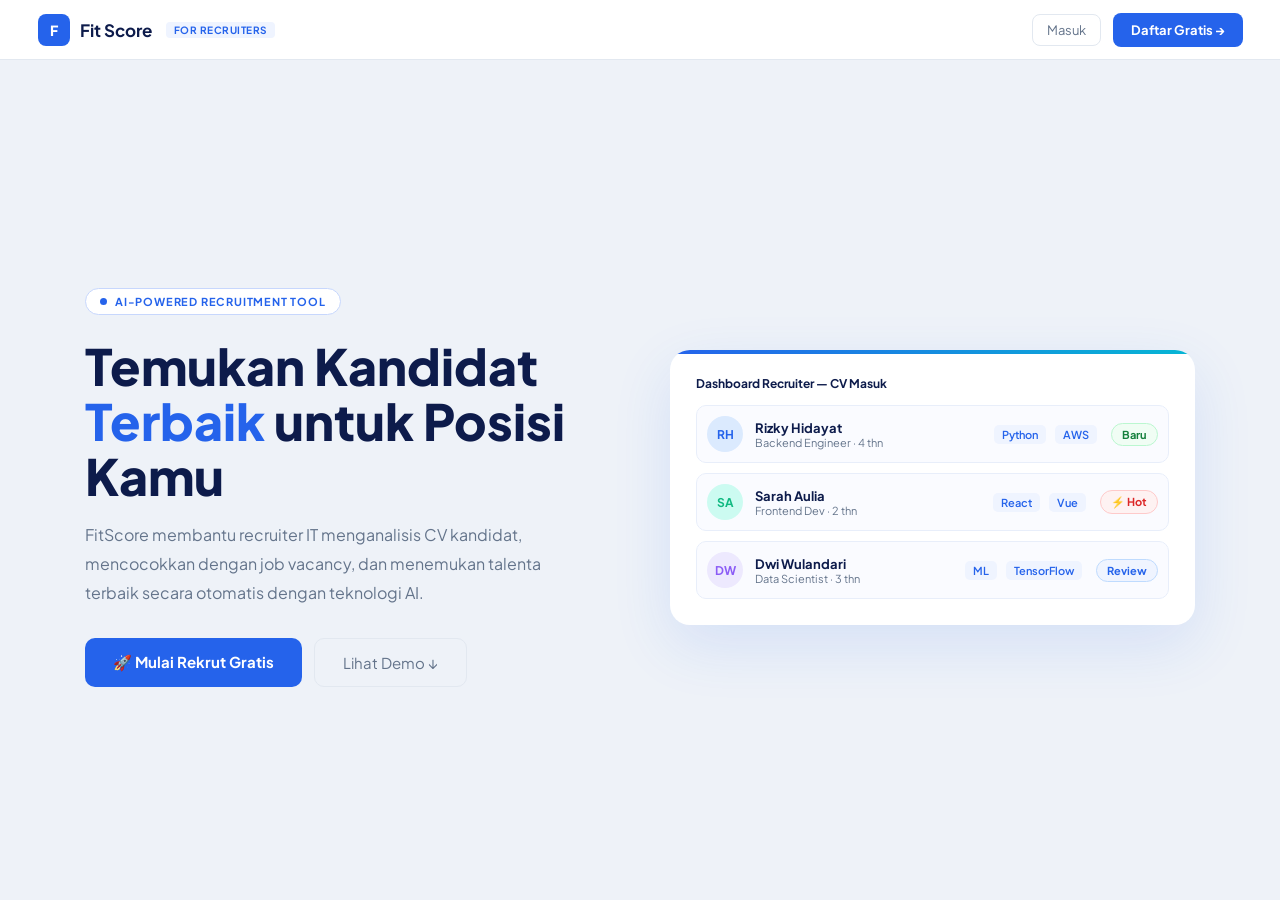
==== recruiter.html @ c61212d2 "prototype recruiter" ====
<!DOCTYPE html>
<html lang="id">
<head>
<meta charset="UTF-8"/>
<meta name="viewport" content="width=device-width, initial-scale=1.0"/>
<title>FitScore for Recruiters</title>
<link href="https://fonts.googleapis.com/css2?family=Plus+Jakarta+Sans:wght@400;500;600;700;800&display=swap" rel="stylesheet"/>
<style>
*{box-sizing:border-box;margin:0;padding:0;}
:root{
  --bg:#EEF2F8;--white:#fff;--navy:#0D1B4B;--blue:#2563EB;--blue-light:#3B82F6;
  --blue-pale:#EFF4FF;--cyan:#06B6D4;--purple:#8B5CF6;--green:#10B981;--red:#EF4444;
  --amber:#F59E0B;--gray:#64748B;--gray-light:#E2E8F0;--text:#1E293B;
  --font:'Plus Jakarta Sans',sans-serif;
}
html,body{height:100%;font-family:var(--font);background:var(--bg);color:var(--text);font-size:15px;}

/* UTIL */
.page{display:none;min-height:100vh;flex-direction:column;}
.page.active{display:flex;}
.hidden{display:none!important;}

/* ── NAV ── */
nav{background:var(--white);border-bottom:1px solid #E2E8F0;padding:0 2.5rem;height:60px;display:flex;align-items:center;justify-content:space-between;position:sticky;top:0;z-index:200;flex-shrink:0;}
.nav-logo{display:flex;align-items:center;gap:10px;font-size:17px;font-weight:700;color:var(--navy);cursor:pointer;}
.logo-icon{width:32px;height:32px;background:var(--blue);border-radius:8px;display:flex;align-items:center;justify-content:center;color:#fff;font-weight:800;font-size:14px;}
.logo-sub{font-size:10px;font-weight:700;color:var(--blue);background:var(--blue-pale);padding:2px 8px;border-radius:4px;margin-left:4px;letter-spacing:0.5px;}
.nav-right{display:flex;align-items:center;gap:12px;}
.nav-avatar{width:34px;height:34px;border-radius:50%;background:var(--blue-pale);border:2px solid var(--blue);display:flex;align-items:center;justify-content:center;font-size:12px;font-weight:700;color:var(--blue);}
.nav-name{font-size:13px;font-weight:600;color:var(--navy);}
.nav-company{font-size:11px;color:var(--gray);}
.btn-ghost{background:transparent;border:1.5px solid var(--gray-light);color:var(--gray);padding:7px 14px;border-radius:8px;font-size:13px;cursor:pointer;font-family:var(--font);}
.btn-ghost:hover{border-color:var(--blue);color:var(--blue);}
.btn-primary{background:var(--blue);color:#fff;border:none;padding:9px 18px;border-radius:8px;font-size:13px;font-weight:700;cursor:pointer;font-family:var(--font);display:inline-flex;align-items:center;gap:6px;}
.btn-primary:hover{background:#1D4ED8;}

/* ── LOGIN ── */
.login-page{background:var(--bg);}
.login-body{flex:1;display:grid;grid-template-columns:1fr 1fr;min-height:calc(100vh - 60px);}
.login-left{background:var(--navy);padding:4rem 3.5rem;display:flex;flex-direction:column;justify-content:center;}
.login-left h1{font-size:38px;font-weight:800;color:#fff;line-height:1.15;margin-bottom:14px;}
.login-left h1 span{color:#93C5FD;}
.login-left p{color:#94A3B8;font-size:15px;line-height:1.8;max-width:360px;}
.rec-chips{display:flex;flex-wrap:wrap;gap:8px;margin-top:2rem;}
.rec-chip{background:rgba(255,255,255,0.08);color:#CBD5E1;font-size:12px;padding:6px 13px;border-radius:20px;border:0.5px solid rgba(255,255,255,0.12);}
.login-right{display:flex;align-items:center;justify-content:center;padding:3rem 2rem;}
.login-card{background:var(--white);border-radius:20px;box-shadow:0 8px 40px rgba(37,99,235,0.08);padding:2.5rem;width:420px;}
.login-card h2{font-size:22px;font-weight:800;color:var(--navy);margin-bottom:4px;}
.login-card .sub{font-size:13px;color:var(--gray);margin-bottom:1.75rem;}
.fg{margin-bottom:14px;}
.fg label{display:block;font-size:11px;font-weight:700;color:var(--navy);letter-spacing:0.5px;margin-bottom:6px;text-transform:uppercase;}
.fg input,.fg select,.fg textarea{width:100%;padding:10px 14px;border:1.5px solid var(--gray-light);border-radius:9px;font-size:14px;font-family:var(--font);color:var(--text);background:var(--white);}
.fg input:focus,.fg select:focus,.fg textarea:focus{outline:none;border-color:var(--blue);box-shadow:0 0 0 3px rgba(37,99,235,0.08);}
.fg textarea{resize:vertical;min-height:80px;line-height:1.6;}
.form-row{display:grid;grid-template-columns:1fr 1fr;gap:12px;}
.btn-full{width:100%;background:var(--blue);color:#fff;border:none;padding:12px;border-radius:9px;font-size:14px;font-weight:700;cursor:pointer;font-family:var(--font);margin-top:4px;}
.btn-full:hover{background:#1D4ED8;}
.toggle-txt{text-align:center;font-size:13px;color:var(--gray);margin-top:14px;}
.toggle-txt a{color:var(--blue);font-weight:600;cursor:pointer;}
.divider{text-align:center;font-size:12px;color:var(--gray);margin:14px 0;position:relative;}
.divider::before,.divider::after{content:'';position:absolute;top:50%;width:40%;height:1px;background:var(--gray-light);}
.divider::before{left:0;}.divider::after{right:0;}

/* ── SHELL (sidebar layout) ── */
.shell{flex:1;display:flex;overflow:hidden;}
.sidebar{width:220px;background:var(--white);border-right:1px solid #E2E8F0;padding:1.5rem 0;flex-shrink:0;display:flex;flex-direction:column;}
.sb-section{font-size:10px;font-weight:700;color:#94A3B8;letter-spacing:0.8px;padding:0 1.25rem;margin-bottom:6px;margin-top:18px;}
.sb-section:first-child{margin-top:0;}
.sb-item{display:flex;align-items:center;gap:10px;padding:9px 1.25rem;font-size:13px;font-weight:500;color:var(--gray);cursor:pointer;border-left:3px solid transparent;transition:all 0.15s;}
.sb-item:hover{background:#F8FAFF;color:var(--navy);}
.sb-item.active{background:var(--blue-pale);color:var(--blue);font-weight:700;border-left-color:var(--blue);}
.sb-icon{font-size:16px;width:20px;text-align:center;}
.sb-badge{margin-left:auto;background:var(--blue);color:#fff;font-size:10px;font-weight:700;padding:2px 7px;border-radius:10px;}
.main-area{flex:1;overflow-y:auto;padding:2rem 2.5rem;}

/* ── DASHBOARD ── */
.dash-header{display:flex;align-items:center;justify-content:space-between;margin-bottom:1.75rem;}
.dash-header h2{font-size:22px;font-weight:800;color:var(--navy);}
.dash-header p{font-size:13px;color:var(--gray);margin-top:3px;}
.stats-row{display:grid;grid-template-columns:repeat(4,1fr);gap:14px;margin-bottom:2rem;}
.stat-card{background:var(--white);border-radius:14px;border:1px solid #E8EEFA;padding:1.25rem;}
.stat-card .sc-label{font-size:11px;font-weight:700;color:var(--gray);letter-spacing:0.5px;text-transform:uppercase;margin-bottom:6px;}
.stat-card .sc-val{font-size:28px;font-weight:800;color:var(--navy);}
.stat-card .sc-sub{font-size:11px;color:var(--green);font-weight:600;margin-top:3px;}

/* FILTERS */
.filters-row{display:flex;align-items:center;gap:10px;margin-bottom:1.25rem;flex-wrap:wrap;}
.search-box{flex:1;min-width:220px;position:relative;}
.search-box input{width:100%;padding:9px 14px 9px 36px;border:1.5px solid var(--gray-light);border-radius:9px;font-size:13px;font-family:var(--font);background:var(--white);}
.search-box input:focus{outline:none;border-color:var(--blue);}
.search-icon{position:absolute;left:11px;top:50%;transform:translateY(-50%);font-size:14px;color:var(--gray);}
.filter-select{padding:9px 12px;border:1.5px solid var(--gray-light);border-radius:9px;font-size:13px;font-family:var(--font);color:var(--text);background:var(--white);cursor:pointer;}
.filter-select:focus{outline:none;border-color:var(--blue);}

/* CV TABLE */
.cv-table-wrap{background:var(--white);border-radius:16px;border:1px solid #E8EEFA;overflow:hidden;}
.cv-table{width:100%;border-collapse:collapse;}
.cv-table th{font-size:11px;font-weight:700;color:var(--gray);text-transform:uppercase;letter-spacing:0.5px;padding:12px 16px;background:#FAFBFF;border-bottom:1px solid #E8EEFA;text-align:left;}
.cv-table td{padding:14px 16px;border-bottom:1px solid #F1F5F9;font-size:13px;vertical-align:middle;}
.cv-table tr:last-child td{border-bottom:none;}
.cv-table tr:hover td{background:#F8FAFF;cursor:pointer;}
.cv-avatar{width:34px;height:34px;border-radius:50%;display:flex;align-items:center;justify-content:center;font-size:12px;font-weight:700;flex-shrink:0;}
.cv-name-cell{display:flex;align-items:center;gap:10px;}
.cv-name{font-size:13px;font-weight:600;color:var(--navy);}
.cv-role{font-size:11px;color:var(--gray);}
.skill-pill{display:inline-block;background:var(--blue-pale);color:var(--blue);font-size:11px;font-weight:600;padding:3px 8px;border-radius:5px;margin:2px;}
.skill-pill.gray{background:#F1F5F9;color:var(--gray);}
.badge{display:inline-flex;align-items:center;gap:4px;font-size:11px;font-weight:700;padding:4px 10px;border-radius:20px;}
.badge-new{background:#F0FDF4;color:#15803D;border:1px solid #BBF7D0;}
.badge-hot{background:#FEF2F2;color:#DC2626;border:1px solid #FECACA;}
.badge-open{background:var(--blue-pale);color:var(--blue);border:1px solid #BFDBFE;}
.btn-view{background:var(--blue-pale);color:var(--blue);border:1px solid #BFDBFE;padding:6px 14px;border-radius:7px;font-size:12px;font-weight:700;cursor:pointer;font-family:var(--font);}
.btn-view:hover{background:var(--blue);color:#fff;}

/* ── CV DETAIL PAGE ── */
.cv-detail-body{flex:1;padding:2rem 2.5rem;max-width:1100px;width:100%;}
.back-btn{display:inline-flex;align-items:center;gap:6px;color:var(--blue);font-size:13px;font-weight:600;cursor:pointer;margin-bottom:1.5rem;background:none;border:none;font-family:var(--font);}
.back-btn:hover{text-decoration:underline;}
.cv-detail-grid{display:grid;grid-template-columns:1fr 340px;gap:20px;align-items:start;}
.detail-card{background:var(--white);border-radius:16px;border:1px solid #E8EEFA;padding:1.5rem;margin-bottom:16px;}
.detail-card h3{font-size:14px;font-weight:700;color:var(--navy);margin-bottom:1rem;display:flex;align-items:center;gap:8px;}
.dc-icon{font-size:16px;}
.profile-header{display:flex;align-items:center;gap:16px;margin-bottom:1.25rem;}
.ph-avatar{width:60px;height:60px;border-radius:50%;display:flex;align-items:center;justify-content:center;font-size:20px;font-weight:800;}
.ph-name{font-size:18px;font-weight:800;color:var(--navy);}
.ph-title{font-size:13px;color:var(--gray);margin-top:2px;}
.ph-meta{display:flex;gap:12px;margin-top:8px;flex-wrap:wrap;}
.ph-meta-item{font-size:12px;color:var(--gray);display:flex;align-items:center;gap:4px;}
.exp-item{padding:12px 0;border-bottom:1px solid #F1F5F9;}
.exp-item:last-child{border-bottom:none;}
.exp-company{font-size:13px;font-weight:700;color:var(--navy);}
.exp-role{font-size:12px;color:var(--blue);font-weight:600;margin-top:1px;}
.exp-period{font-size:11px;color:var(--gray);margin-top:2px;}
.exp-desc{font-size:12px;color:var(--gray);line-height:1.6;margin-top:6px;}
.tags-wrap{display:flex;flex-wrap:wrap;gap:7px;}
.stag{background:var(--blue-pale);color:var(--blue);font-size:12px;font-weight:600;padding:5px 11px;border-radius:6px;}
.stag-green{background:#F0FDF4;color:#15803D;}
.stag-purple{background:#F5F3FF;color:#7C3AED;}

/* ANALYSIS PANEL */
.analysis-panel{position:sticky;top:80px;}
.ap-card{background:var(--white);border-radius:16px;border:1px solid #E8EEFA;padding:1.5rem;}
.ap-title{font-size:15px;font-weight:700;color:var(--navy);margin-bottom:4px;}
.ap-sub{font-size:12px;color:var(--gray);margin-bottom:1.25rem;}
.vacancy-select-wrap{margin-bottom:14px;}
.vacancy-select-wrap label{font-size:11px;font-weight:700;color:var(--navy);letter-spacing:0.5px;text-transform:uppercase;display:block;margin-bottom:6px;}
.vacancy-select-wrap select{width:100%;padding:10px 12px;border:1.5px solid var(--gray-light);border-radius:9px;font-size:13px;font-family:var(--font);color:var(--text);background:var(--white);}
.vacancy-select-wrap select:focus{outline:none;border-color:var(--blue);}
.btn-analyze{width:100%;background:var(--blue);color:#fff;border:none;padding:12px;border-radius:9px;font-size:14px;font-weight:700;cursor:pointer;font-family:var(--font);display:flex;align-items:center;justify-content:center;gap:8px;}
.btn-analyze:hover{background:#1D4ED8;}
.btn-analyze:disabled{opacity:0.5;cursor:not-allowed;}
.spin{width:18px;height:18px;border:2px solid rgba(255,255,255,0.3);border-top-color:#fff;border-radius:50%;animation:sp 0.7s linear infinite;display:none;}
.spin.show{display:block;}
@keyframes sp{to{transform:rotate(360deg);}}

/* RESULT MINI */
.result-mini{display:none;margin-top:1.25rem;}
.result-mini.show{display:block;}
.rm-score-row{display:flex;align-items:center;gap:12px;margin-bottom:1rem;}
.rm-ring{position:relative;width:70px;height:70px;flex-shrink:0;}
.rm-ring svg{transform:rotate(-90deg);}
.rm-ring-txt{position:absolute;inset:0;display:flex;flex-direction:column;align-items:center;justify-content:center;}
.rm-num{font-size:20px;font-weight:800;color:var(--navy);line-height:1;}
.rm-lbl{font-size:8px;font-weight:700;color:var(--gray);letter-spacing:0.5px;}
.rm-verdict{font-size:15px;font-weight:700;color:var(--navy);}
.rm-desc{font-size:12px;color:var(--gray);margin-top:3px;line-height:1.6;}
.rm-bars{display:flex;flex-direction:column;gap:8px;margin-bottom:1rem;}
.rm-bar-item{display:flex;align-items:center;gap:8px;}
.rm-bar-label{font-size:11px;color:var(--gray);width:100px;flex-shrink:0;}
.rm-bar-track{flex:1;height:7px;background:#F1F5F9;border-radius:3px;overflow:hidden;}
.rm-bar-fill{height:100%;border-radius:3px;transition:width 0.8s cubic-bezier(0.25,1,0.5,1);}
.rm-bar-pct{font-size:11px;font-weight:700;color:var(--navy);width:30px;text-align:right;}
.rm-gap-title{font-size:10px;font-weight:700;color:var(--gray);letter-spacing:0.8px;margin-bottom:8px;}
.rm-gap-wrap{display:flex;flex-wrap:wrap;gap:6px;}
.g-tag{font-size:11px;font-weight:600;padding:4px 10px;border-radius:6px;}
.g-match{background:#F0FDF4;color:#15803D;border:1px solid #BBF7D0;}
.g-partial{background:#FFFBEB;color:#B45309;border:1px solid #FDE68A;}
.g-miss{background:#FEF2F2;color:#DC2626;border:1px solid #FECACA;}
.rm-courses{margin-top:1rem;}
.rm-courses-title{font-size:10px;font-weight:700;color:var(--gray);letter-spacing:0.8px;margin-bottom:8px;}
.rc-item{display:flex;align-items:center;gap:8px;padding:8px;background:#FAFBFF;border:1px solid #E8EEFA;border-radius:8px;margin-bottom:6px;}
.rc-icon{font-size:16px;width:28px;height:28px;display:flex;align-items:center;justify-content:center;background:var(--blue-pale);border-radius:6px;flex-shrink:0;}
.rc-name{font-size:12px;font-weight:600;color:var(--navy);}
.rc-platform{font-size:10px;color:var(--gray);}
.rc-badge{margin-left:auto;font-size:10px;font-weight:700;padding:2px 7px;border-radius:4px;background:var(--blue-pale);color:var(--blue);white-space:nowrap;flex-shrink:0;}
.divider-line{height:1px;background:#F1F5F9;margin:1rem 0;}

/* ── VACANCIES PAGE ── */
.vac-header{display:flex;align-items:flex-start;justify-content:space-between;margin-bottom:1.75rem;}
.vac-grid{display:grid;grid-template-columns:repeat(auto-fill,minmax(300px,1fr));gap:16px;}
.vac-card{background:var(--white);border-radius:16px;border:1px solid #E8EEFA;padding:1.5rem;cursor:pointer;transition:box-shadow 0.15s;}
.vac-card:hover{box-shadow:0 4px 20px rgba(37,99,235,0.1);}
.vac-card-top{display:flex;align-items:flex-start;justify-content:space-between;margin-bottom:10px;}
.vac-title{font-size:15px;font-weight:700;color:var(--navy);}
.vac-company{font-size:12px;color:var(--gray);margin-top:2px;}
.vac-meta{display:flex;gap:8px;flex-wrap:wrap;margin:10px 0;}
.vac-meta-chip{background:#F1F5F9;color:var(--gray);font-size:11px;font-weight:600;padding:4px 9px;border-radius:5px;}
.vac-desc{font-size:12px;color:var(--gray);line-height:1.6;margin-bottom:12px;display:-webkit-box;-webkit-line-clamp:3;-webkit-box-orient:vertical;overflow:hidden;}
.vac-footer{display:flex;align-items:center;justify-content:space-between;}
.vac-apps{font-size:12px;color:var(--gray);}
.vac-apps span{font-weight:700;color:var(--navy);}

/* ADD VACANCY PAGE */
.addvac-body{flex:1;padding:2rem 2.5rem;max-width:800px;width:100%;}
.addvac-body h2{font-size:22px;font-weight:800;color:var(--navy);margin-bottom:4px;}
.addvac-body .sub{font-size:13px;color:var(--gray);margin-bottom:2rem;}
.form-card{background:var(--white);border-radius:16px;border:1px solid #E8EEFA;padding:1.5rem;margin-bottom:16px;}
.form-card h3{font-size:14px;font-weight:700;color:var(--navy);margin-bottom:1.25rem;}
.req-list{display:flex;flex-direction:column;gap:8px;}
.req-row{display:flex;gap:8px;}
.req-row input{flex:1;padding:9px 12px;border:1.5px solid var(--gray-light);border-radius:8px;font-size:13px;font-family:var(--font);}
.req-row input:focus{outline:none;border-color:var(--blue);}
.req-del{background:none;border:1.5px solid #FECACA;color:#DC2626;padding:9px 12px;border-radius:8px;cursor:pointer;font-size:14px;}
.btn-add-req{width:100%;border:1.5px dashed #BFDBFE;background:#F8FBFF;color:var(--blue);padding:9px;border-radius:8px;font-size:13px;font-weight:600;cursor:pointer;font-family:var(--font);margin-top:8px;}
.btn-add-req:hover{background:var(--blue-pale);}
.form-actions{display:flex;gap:10px;justify-content:flex-end;margin-top:8px;}
.btn-cancel{background:transparent;border:1.5px solid var(--gray-light);color:var(--gray);padding:10px 22px;border-radius:9px;font-size:14px;font-weight:600;cursor:pointer;font-family:var(--font);}

/* MODAL */
.modal-backdrop{position:fixed;inset:0;background:rgba(15,23,42,0.5);z-index:500;display:none;align-items:center;justify-content:center;}
.modal-backdrop.show{display:flex;}
.modal{background:var(--white);border-radius:20px;padding:2rem;width:480px;max-width:90vw;box-shadow:0 20px 60px rgba(0,0,0,0.15);}
.modal h3{font-size:18px;font-weight:800;color:var(--navy);margin-bottom:4px;}
.modal .msub{font-size:13px;color:var(--gray);margin-bottom:1.5rem;}
.modal-actions{display:flex;gap:10px;justify-content:flex-end;margin-top:1.25rem;}

/* COLOR HELPERS */
.c-blue{background:#DBEAFE;}.c-teal{background:#CCFBF1;}.c-purple{background:#EDE9FE;}.c-orange{background:#FFEDD5;}
</style>
</head>
<body>

<!-- ═══════════════════════════════════════
     LANDING PAGE
═══════════════════════════════════════ -->
<div id="pg-land" class="page active" style="background:var(--bg);">
  <nav>
    <div class="nav-logo">
      <div class="logo-icon">F</div>
      <div style="color:var(--navy);font-weight:700;">Fit Score</div>
      <div class="logo-sub">FOR RECRUITERS</div>
    </div>
    <div class="nav-right">
      <button class="btn-ghost" onclick="go('pg-login')">Masuk</button>
      <button class="btn-primary" onclick="go('pg-login');showReg()">Daftar Gratis →</button>
    </div>
  </nav>
  <div style="flex:1;display:grid;grid-template-columns:1fr 1fr;max-width:1200px;margin:0 auto;padding:5rem 3rem 4rem;gap:4rem;align-items:center;width:100%;">
    <div>
      <div style="display:inline-flex;align-items:center;gap:8px;background:var(--white);border:1px solid #C7D7FD;color:var(--blue);font-size:11px;font-weight:700;padding:6px 14px;border-radius:20px;margin-bottom:1.5rem;letter-spacing:0.8px;">
        <div style="width:7px;height:7px;border-radius:50%;background:var(--blue);"></div> AI-POWERED RECRUITMENT TOOL
      </div>
      <h1 style="font-size:50px;font-weight:800;color:var(--navy);line-height:1.1;margin-bottom:1.25rem;">Temukan Kandidat <span style="color:var(--blue);">Terbaik</span> untuk Posisi Kamu</h1>
      <p style="font-size:16px;color:var(--gray);line-height:1.8;max-width:460px;margin-bottom:2rem;">FitScore membantu recruiter IT menganalisis CV kandidat, mencocokkan dengan job vacancy, dan menemukan talenta terbaik secara otomatis dengan teknologi AI.</p>
      <div style="display:flex;gap:12px;flex-wrap:wrap;">
        <button class="btn-primary" style="padding:14px 28px;font-size:15px;border-radius:10px;" onclick="go('pg-login')">🚀 Mulai Rekrut Gratis</button>
        <button class="btn-ghost" style="padding:14px 28px;font-size:15px;border-radius:10px;">Lihat Demo ↓</button>
      </div>
    </div>
    <!-- preview card -->
    <div style="background:var(--white);border-radius:20px;box-shadow:0 20px 60px rgba(37,99,235,0.12);padding:1.75rem;position:relative;overflow:hidden;">
      <div style="position:absolute;top:0;left:0;right:0;height:4px;background:linear-gradient(90deg,var(--blue),var(--cyan));"></div>
      <div style="font-size:12px;font-weight:700;color:var(--navy);margin-bottom:14px;">Dashboard Recruiter — CV Masuk</div>
      <div style="display:flex;flex-direction:column;gap:10px;">
        <div style="display:flex;align-items:center;gap:12px;padding:10px;background:#FAFBFF;border-radius:10px;border:1px solid #E8EEFA;">
          <div class="cv-avatar c-blue" style="width:36px;height:36px;border-radius:50%;display:flex;align-items:center;justify-content:center;font-size:12px;font-weight:700;color:var(--blue);">RH</div>
          <div style="flex:1;"><div style="font-size:13px;font-weight:700;color:var(--navy);">Rizky Hidayat</div><div style="font-size:11px;color:var(--gray);">Backend Engineer · 4 thn</div></div>
          <div style="display:flex;gap:5px;"><span class="skill-pill">Python</span><span class="skill-pill">AWS</span></div>
          <div class="badge badge-new">Baru</div>
        </div>
        <div style="display:flex;align-items:center;gap:12px;padding:10px;background:#FAFBFF;border-radius:10px;border:1px solid #E8EEFA;">
          <div class="cv-avatar c-teal" style="width:36px;height:36px;border-radius:50%;display:flex;align-items:center;justify-content:center;font-size:12px;font-weight:700;color:var(--green);">SA</div>
          <div style="flex:1;"><div style="font-size:13px;font-weight:700;color:var(--navy);">Sarah Aulia</div><div style="font-size:11px;color:var(--gray);">Frontend Dev · 2 thn</div></div>
          <div style="display:flex;gap:5px;"><span class="skill-pill">React</span><span class="skill-pill">Vue</span></div>
          <div class="badge badge-hot">⚡ Hot</div>
        </div>
        <div style="display:flex;align-items:center;gap:12px;padding:10px;background:#FAFBFF;border-radius:10px;border:1px solid #E8EEFA;">
          <div class="cv-avatar c-purple" style="width:36px;height:36px;border-radius:50%;display:flex;align-items:center;justify-content:center;font-size:12px;font-weight:700;color:var(--purple);">DW</div>
          <div style="flex:1;"><div style="font-size:13px;font-weight:700;color:var(--navy);">Dwi Wulandari</div><div style="font-size:11px;color:var(--gray);">Data Scientist · 3 thn</div></div>
          <div style="display:flex;gap:5px;"><span class="skill-pill">ML</span><span class="skill-pill">TensorFlow</span></div>
          <div class="badge badge-open">Review</div>
        </div>
      </div>
    </div>
  </div>
</div>

<!-- ═══════════════════════════════════════
     LOGIN / REGISTER
═══════════════════════════════════════ -->
<div id="pg-login" class="page login-page">
  <nav>
    <div class="nav-logo" onclick="go('pg-land')">
      <div class="logo-icon">F</div>
      <div style="color:var(--navy);font-weight:700;">Fit Score</div>
      <div class="logo-sub">FOR RECRUITERS</div>
    </div>
    <div></div>
  </nav>
  <div class="login-body">
    <div class="login-left">
      <h1>Platform Rekrutmen IT <span>Lebih Cerdas</span></h1>
      <p>Akses CV kandidat IT, analisis kecocokan dengan AI, dan posting lowongan kerja — semua dalam satu platform.</p>
      <div class="rec-chips">
        <div class="rec-chip">Dashboard CV Kandidat</div>
        <div class="rec-chip">AI Match Analysis</div>
        <div class="rec-chip">Post Job Vacancy</div>
        <div class="rec-chip">Skill Gap Report</div>
        <div class="rec-chip">Course Recommendation</div>
      </div>
    </div>
    <div class="login-right">
      <!-- LOGIN FORM -->
      <div class="login-card" id="lc-login">
        <h2>Masuk sebagai Recruiter</h2>
        <p class="sub">Kelola rekrutmen IT kamu dengan lebih efisien</p>
        <div class="fg"><label>Email Perusahaan</label><input type="email" id="li-email" placeholder="hr@perusahaan.com"/></div>
        <div class="fg"><label>Password</label><input type="password" id="li-pass" placeholder="••••••••"/></div>
        <button class="btn-full" onclick="doLogin()">Masuk ke Dashboard</button>
        <div class="divider">atau</div>
        <div class="toggle-txt">Belum punya akun? <a onclick="showReg()">Daftar sekarang</a></div>
      </div>
      <!-- REGISTER FORM -->
      <div class="login-card" id="lc-reg" style="display:none;">
        <h2>Daftar sebagai Recruiter</h2>
        <p class="sub">Buat akun untuk mulai merekrut kandidat IT terbaik</p>
        <div class="form-row">
          <div class="fg"><label>Nama Depan</label><input type="text" id="rg-fn" placeholder="Nama"/></div>
          <div class="fg"><label>Nama Belakang</label><input type="text" id="rg-ln" placeholder="Belakang"/></div>
        </div>
        <div class="fg"><label>Nama Perusahaan / Lembaga</label><input type="text" id="rg-company" placeholder="Contoh: PT. Gojek Indonesia"/></div>
        <div class="form-row">
          <div class="fg"><label>Industri</label>
            <select id="rg-industry">
              <option>Teknologi / IT</option><option>Fintech</option><option>E-Commerce</option>
              <option>Startup</option><option>Konsultan IT</option><option>Perbankan</option><option>Lainnya</option>
            </select>
          </div>
          <div class="fg"><label>Jabatan Kamu</label><input type="text" id="rg-jobtitle" placeholder="Contoh: HR Manager"/></div>
        </div>
        <div class="fg"><label>Email Perusahaan</label><input type="email" id="rg-email" placeholder="hr@perusahaan.com"/></div>
        <div class="fg"><label>Password</label><input type="password" id="rg-pass" placeholder="Min. 8 karakter"/></div>
        <button class="btn-full" onclick="doReg()">Buat Akun Recruiter</button>
        <div class="toggle-txt" style="margin-top:14px;">Sudah punya akun? <a onclick="showLogin()">Masuk</a></div>
      </div>
    </div>
  </div>
</div>

<!-- ═══════════════════════════════════════
     MAIN APP (sidebar shell)
═══════════════════════════════════════ -->
<div id="pg-app" class="page">
  <nav>
    <div class="nav-logo">
      <div class="logo-icon">F</div>
      <div style="color:var(--navy);font-weight:700;">Fit Score</div>
      <div class="logo-sub">FOR RECRUITERS</div>
    </div>
    <div class="nav-right">
      <div style="text-align:right;">
        <div class="nav-name" id="nav-nm">—</div>
        <div class="nav-company" id="nav-co">—</div>
      </div>
      <div class="nav-avatar" id="nav-av">?</div>
      <button class="btn-ghost" onclick="doLogout()">Keluar</button>
    </div>
  </nav>
  <div class="shell">
    <!-- SIDEBAR -->
    <div class="sidebar">
      <div class="sb-section">MENU UTAMA</div>
      <div class="sb-item active" id="sb-dashboard" onclick="showSection('dashboard')">
        <span class="sb-icon">📊</span> Dashboard
        <span class="sb-badge" id="sb-cv-count">12</span>
      </div>
      <div class="sb-item" id="sb-vacancies" onclick="showSection('vacancies')">
        <span class="sb-icon">💼</span> Job Vacancies
      </div>
      <div class="sb-section">AKUN</div>
      <div class="sb-item" onclick="doLogout()">
        <span class="sb-icon">🚪</span> Keluar
      </div>
    </div>

    <!-- MAIN CONTENT -->
    <div class="main-area" id="main-area">

      <!-- ── DASHBOARD SECTION ── -->
      <div id="sec-dashboard">
        <div class="dash-header">
          <div>
            <h2>Dashboard Kandidat</h2>
            <p id="dash-sub">CV yang masuk dari job seeker IT</p>
          </div>
          <button class="btn-primary" onclick="showSection('add-vacancy')">+ Add Job Vacancy</button>
        </div>
        <div class="stats-row">
          <div class="stat-card"><div class="sc-label">Total CV Masuk</div><div class="sc-val" id="stat-total">12</div><div class="sc-sub">↑ 3 baru minggu ini</div></div>
          <div class="stat-card"><div class="sc-label">Belum Direview</div><div class="sc-val" id="stat-new">5</div><div class="sc-sub" style="color:var(--amber);">Perlu ditinjau</div></div>
          <div class="stat-card"><div class="sc-label">Job Vacancy Aktif</div><div class="sc-val" id="stat-vac">0</div><div class="sc-sub" style="color:var(--blue);">Posisi terbuka</div></div>
          <div class="stat-card"><div class="sc-label">Analisis Dilakukan</div><div class="sc-val">8</div><div class="sc-sub">Total match checks</div></div>
        </div>
        <!-- Filters -->
        <div class="filters-row">
          <div class="search-box">
            <span class="search-icon">🔍</span>
            <input type="text" id="cv-search" placeholder="Cari nama, skill, jabatan..." oninput="filterCVs()"/>
          </div>
          <select class="filter-select" id="filter-role" onchange="filterCVs()">
            <option value="">Semua Bidang</option>
            <option>Backend Engineer</option><option>Frontend Developer</option>
            <option>Data Scientist</option><option>Mobile Developer</option>
            <option>DevOps Engineer</option><option>UI/UX Designer</option>
            <option>Full Stack Developer</option>
          </select>
          <select class="filter-select" id="filter-exp" onchange="filterCVs()">
            <option value="">Semua Pengalaman</option>
            <option>0–1 tahun</option><option>1–3 tahun</option>
            <option>3–5 tahun</option><option>5+ tahun</option>
          </select>
        </div>
        <!-- CV Table -->
        <div class="cv-table-wrap">
          <table class="cv-table" id="cv-table">
            <thead>
              <tr>
                <th>Kandidat</th><th>Bidang</th><th>Pengalaman</th>
                <th>Top Skills</th><th>Status</th><th>Aksi</th>
              </tr>
            </thead>
            <tbody id="cv-tbody"></tbody>
          </table>
        </div>
      </div>

      <!-- ── CV DETAIL SECTION ── -->
      <div id="sec-cv-detail" style="display:none;">
        <div class="cv-detail-body">
          <button class="back-btn" onclick="showSection('dashboard')">← Kembali ke Dashboard</button>
          <div class="cv-detail-grid">
            <!-- LEFT: CV Data -->
            <div id="cv-detail-left"></div>
            <!-- RIGHT: Analysis Panel -->
            <div class="analysis-panel">
              <div class="ap-card">
                <div class="ap-title">⚡ Cek Kecocokan</div>
                <div class="ap-sub">Pilih job vacancy lalu analisis kecocokan CV ini</div>
                <div class="vacancy-select-wrap">
                  <label>Pilih Job Vacancy</label>
                  <select id="vac-selector">
                    <option value="">— Pilih vacancy —</option>
                  </select>
                </div>
                <button class="btn-analyze" id="btn-analyze" onclick="runAnalysis()">
                  <span id="analyze-txt">🔍 Analisis Kecocokan</span>
                  <div class="spin" id="spin-el"></div>
                </button>
                <div class="result-mini" id="result-mini">
                  <div class="divider-line"></div>
                  <!-- filled by JS -->
                </div>
              </div>
            </div>
          </div>
        </div>
      </div>

      <!-- ── VACANCIES SECTION ── -->
      <div id="sec-vacancies" style="display:none;">
        <div class="vac-header">
          <div>
            <h2 style="font-size:22px;font-weight:800;color:var(--navy);">Job Vacancies</h2>
            <p style="font-size:13px;color:var(--gray);margin-top:3px;">Kelola semua lowongan kerja yang kamu buat</p>
          </div>
          <button class="btn-primary" onclick="showSection('add-vacancy')">+ Add Job Vacancy</button>
        </div>
        <div class="vac-grid" id="vac-grid">
          <div style="grid-column:1/-1;text-align:center;padding:3rem;color:var(--gray);">
            <div style="font-size:32px;margin-bottom:12px;">💼</div>
            <div style="font-size:15px;font-weight:600;color:var(--navy);margin-bottom:6px;">Belum ada vacancy</div>
            <div style="font-size:13px;margin-bottom:16px;">Buat job vacancy pertama kamu</div>
            <button class="btn-primary" onclick="showSection('add-vacancy')">+ Buat Vacancy</button>
          </div>
        </div>
      </div>

      <!-- ── ADD VACANCY SECTION ── -->
      <div id="sec-add-vacancy" style="display:none;">
        <div class="addvac-body">
          <button class="back-btn" onclick="showSection('vacancies')">← Kembali ke Vacancies</button>
          <h2>Tambah Job Vacancy</h2>
          <p class="sub">Isi detail lowongan kerja yang ingin kamu posting</p>
          <div class="form-card">
            <h3>Informasi Posisi</h3>
            <div class="form-row">
              <div class="fg"><label>Nama Posisi</label><input type="text" id="vac-title" placeholder="Contoh: Senior Backend Engineer"/></div>
              <div class="fg"><label>Bidang / Divisi</label>
                <select id="vac-field">
                  <option>Backend Engineering</option><option>Frontend Development</option>
                  <option>Full Stack Development</option><option>Data Science / AI</option>
                  <option>Mobile Development</option><option>DevOps / Cloud</option>
                  <option>UI/UX Design</option><option>QA Engineering</option><option>Cybersecurity</option>
                </select>
              </div>
            </div>
            <div class="form-row">
              <div class="fg"><label>Tipe Pekerjaan</label>
                <select id="vac-type">
                  <option>Full-time</option><option>Part-time</option><option>Contract</option><option>Internship</option>
                </select>
              </div>
              <div class="fg"><label>Lokasi</label><input type="text" id="vac-location" placeholder="Contoh: Jakarta / Remote"/></div>
            </div>
            <div class="form-row">
              <div class="fg"><label>Rentang Gaji (Opsional)</label><input type="text" id="vac-salary" placeholder="Contoh: Rp 15–25 juta / bulan"/></div>
              <div class="fg"><label>Pengalaman Minimum</label>
                <select id="vac-min-exp">
                  <option>Fresh Graduate</option><option>1 tahun</option><option>2 tahun</option>
                  <option>3 tahun</option><option>5 tahun</option>
                </select>
              </div>
            </div>
          </div>
          <div class="form-card">
            <h3>Job Description</h3>
            <div class="fg"><label>Deskripsi Pekerjaan</label>
              <textarea id="vac-jd" style="min-height:160px;" placeholder="Deskripsikan tanggung jawab, lingkungan kerja, dan detail posisi ini..."></textarea>
            </div>
          </div>
          <div class="form-card">
            <h3>Requirements & Qualifications</h3>
            <div id="req-list" class="req-list">
              <div class="req-row"><input type="text" placeholder="Contoh: Minimal 3 tahun pengalaman dengan Python"/><button class="req-del" onclick="delReq(this)">×</button></div>
              <div class="req-row"><input type="text" placeholder="Contoh: Familiar dengan microservices architecture"/><button class="req-del" onclick="delReq(this)">×</button></div>
            </div>
            <button class="btn-add-req" onclick="addReq()">+ Tambah Requirement</button>
          </div>
          <div class="form-actions">
            <button class="btn-cancel" onclick="showSection('vacancies')">Batal</button>
            <button class="btn-primary" style="padding:11px 28px;font-size:14px;border-radius:9px;" onclick="saveVacancy()">💾 Simpan Vacancy</button>
          </div>
        </div>
      </div>

    </div><!-- /main-area -->
  </div><!-- /shell -->
</div><!-- /pg-app -->

<!-- SUCCESS MODAL -->
<div class="modal-backdrop" id="modal-success">
  <div class="modal">
    <div style="font-size:36px;text-align:center;margin-bottom:12px;">✅</div>
    <h3 style="text-align:center;">Vacancy Berhasil Disimpan!</h3>
    <p class="msub" style="text-align:center;">Job vacancy kamu sudah ditambahkan. Kamu sekarang bisa memilihnya saat menganalisis CV kandidat.</p>
    <div class="modal-actions" style="justify-content:center;">
      <button class="btn-primary" onclick="closeModal()">Lihat Semua Vacancy</button>
    </div>
  </div>
</div>

<script>
/* ══════════════════════════════════
   STATE
══════════════════════════════════ */
let user = null;
let vacancies = [];
let currentCV = null;

/* ══════════════════════════════════
   DEMO CV DATA (12 kandidat IT)
══════════════════════════════════ */
const demoCV = [
  {
    id:1, name:"Rizky Hidayat", initials:"RH", colorClass:"c-blue", textColor:"var(--blue)",
    role:"Backend Engineer", exp:"4 tahun", expBand:"3–5 tahun",
    location:"Jakarta", edu:"S1 Teknik Informatika — Universitas Indonesia",
    email:"rizky.h@email.com", linkedin:"linkedin.com/in/rizkyhidayat",
    summary:"Backend engineer berpengalaman 4 tahun dengan fokus di Python, FastAPI, dan infrastruktur cloud. Pernah handle sistem dengan 100rb+ daily active users.",
    skills:["Python","FastAPI","PostgreSQL","Redis","Docker","AWS"],
    softskills:["Problem Solving","Leadership","Komunikasi","Mentoring"],
    knowledge:["Microservices","REST API","CI/CD","Agile"],
    status:"Baru",
    experiences:[
      {company:"Tokopedia",role:"Senior Backend Engineer",period:"Mar 2022 – Sekarang",duration:"2 thn 1 bln",desc:"Membangun dan maintain microservices untuk fitur pembayaran. Menangani 50rb+ transaksi/hari."},
      {company:"Bukalapak",role:"Backend Developer",period:"Jan 2020 – Feb 2022",duration:"2 thn 1 bln",desc:"Mengembangkan API untuk platform marketplace. Stack: Python, Django, MySQL."}
    ]
  },
  {
    id:2, name:"Sarah Aulia", initials:"SA", colorClass:"c-teal", textColor:"var(--green)",
    role:"Frontend Developer", exp:"2 tahun", expBand:"1–3 tahun",
    location:"Bandung", edu:"S1 Sistem Informasi — ITB",
    email:"sarah.aulia@email.com", linkedin:"linkedin.com/in/sarahaulia",
    summary:"Frontend developer passionate tentang UI/UX dengan keahlian di React dan Vue.js. Suka membuat antarmuka yang clean dan user-friendly.",
    skills:["React","Vue.js","TypeScript","Tailwind CSS","Next.js","Figma"],
    softskills:["Kreativitas","Kolaborasi","Detail-oriented","Komunikasi"],
    knowledge:["UI/UX Principles","Responsive Design","Web Performance","Accessibility"],
    status:"Hot",
    experiences:[
      {company:"Gojek",role:"Frontend Developer",period:"Jun 2022 – Sekarang",duration:"1 thn 10 bln",desc:"Mengembangkan fitur-fitur baru di dashboard merchant Gojek menggunakan React dan TypeScript."},
      {company:"Freelance",role:"Frontend Developer",period:"Jan 2022 – Mei 2022",duration:"5 bln",desc:"Membangun website dan landing page untuk berbagai klien UMKM."}
    ]
  },
  {
    id:3, name:"Dwi Wulandari", initials:"DW", colorClass:"c-purple", textColor:"var(--purple)",
    role:"Data Scientist", exp:"3 tahun", expBand:"3–5 tahun",
    location:"Jakarta", edu:"S1 Statistika — Universitas Gadjah Mada",
    email:"dwi.w@email.com", linkedin:"linkedin.com/in/dwiwulandari",
    summary:"Data scientist dengan keahlian di machine learning, NLP, dan data visualization. Berpengalaman di industri fintech dan e-commerce.",
    skills:["Python","TensorFlow","PyTorch","SQL","Pandas","Scikit-learn"],
    softskills:["Analytical Thinking","Presentasi","Storytelling Data","Teamwork"],
    knowledge:["Machine Learning","Deep Learning","NLP","Data Pipeline","BI Tools"],
    status:"Review",
    experiences:[
      {company:"OVO",role:"Data Scientist",period:"Apr 2021 – Sekarang",duration:"3 thn",desc:"Membangun model prediksi fraud detection dengan akurasi 94%. Membuat dashboard analitik untuk tim bisnis."},
      {company:"Shopee",role:"Data Analyst",period:"Jul 2020 – Mar 2021",duration:"9 bln",desc:"Analisis perilaku pengguna dan membuat laporan insight untuk product team."}
    ]
  },
  {
    id:4, name:"Budi Santoso", initials:"BS", colorClass:"c-orange", textColor:"var(--amber)",
    role:"DevOps Engineer", exp:"5 tahun", expBand:"5+ tahun",
    location:"Surabaya", edu:"S1 Ilmu Komputer — Universitas Airlangga",
    email:"budi.s@email.com", linkedin:"linkedin.com/in/budisantoso",
    summary:"DevOps engineer senior dengan 5 tahun pengalaman membangun dan mengelola infrastruktur cloud skala besar. Expert di Kubernetes dan CI/CD.",
    skills:["Kubernetes","Docker","Terraform","AWS","GCP","Jenkins","Ansible"],
    softskills:["Problem Solving","Dokumentasi","On-call Management","Mentoring"],
    knowledge:["Cloud Architecture","IaC","Site Reliability","Security"],
    status:"Baru",
    experiences:[
      {company:"Traveloka",role:"Senior DevOps Engineer",period:"Feb 2020 – Sekarang",duration:"4 thn 2 bln",desc:"Mengelola infrastruktur Kubernetes dengan 500+ pods. Implementasi GitOps workflow yang mempersingkat deployment 60%."},
      {company:"DANA",role:"DevOps Engineer",period:"Mar 2019 – Jan 2020",duration:"11 bln",desc:"Setup dan maintain CI/CD pipeline menggunakan Jenkins dan GitLab CI."}
    ]
  },
  {
    id:5, name:"Citra Permata", initials:"CP", colorClass:"c-blue", textColor:"var(--blue)",
    role:"Mobile Developer", exp:"2 tahun", expBand:"1–3 tahun",
    location:"Yogyakarta", edu:"S1 Teknik Informatika — Universitas Atma Jaya",
    email:"citra.p@email.com", linkedin:"linkedin.com/in/citrapermata",
    summary:"Mobile developer spesialis Flutter dan React Native. Telah merilis 4 aplikasi di App Store dan Play Store dengan total 100k+ downloads.",
    skills:["Flutter","Dart","React Native","Firebase","Swift","Kotlin"],
    softskills:["Kreatif","Self-motivated","Cepat Belajar","Time Management"],
    knowledge:["Mobile UI Patterns","App Performance","Push Notifications","App Store Optimization"],
    status:"Baru",
    experiences:[
      {company:"Kita Bisa",role:"Flutter Developer",period:"Jul 2022 – Sekarang",duration:"1 thn 9 bln",desc:"Membangun aplikasi donasi mobile cross-platform menggunakan Flutter. 50k+ downloads di Play Store."},
      {company:"Startup Lokal",role:"Mobile Intern",period:"Jan 2022 – Jun 2022",duration:"6 bln",desc:"Membantu pengembangan fitur aplikasi e-commerce mobile."}
    ]
  },
  {
    id:6, name:"Ahmad Fauzi", initials:"AF", colorClass:"c-teal", textColor:"var(--green)",
    role:"Full Stack Developer", exp:"3 tahun", expBand:"3–5 tahun",
    location:"Jakarta", edu:"D3 Manajemen Informatika — Politeknik Negeri Jakarta",
    email:"ahmad.f@email.com", linkedin:"linkedin.com/in/ahmadfauzi",
    summary:"Full stack developer dengan keahlian di Node.js untuk backend dan React untuk frontend. Berpengalaman di startup e-commerce dan SaaS.",
    skills:["Node.js","React","MongoDB","Express","GraphQL","TypeScript"],
    softskills:["Adaptif","Fast Learner","Kolaborasi","Ownership"],
    knowledge:["REST API","GraphQL","Database Design","Agile/Scrum"],
    status:"Review",
    experiences:[
      {company:"Ralali.com",role:"Full Stack Developer",period:"Mar 2021 – Sekarang",duration:"3 thn",desc:"Mengembangkan platform B2B procurement dari frontend hingga backend. Reduce API latency 40%."},
      {company:"Freelance",role:"Web Developer",period:"Jun 2020 – Feb 2021",duration:"9 bln",desc:"Membuat website dan web app untuk berbagai klien."}
    ]
  },
  {
    id:7, name:"Indah Pratiwi", initials:"IP", colorClass:"c-purple", textColor:"var(--purple)",
    role:"UI/UX Designer", exp:"4 tahun", expBand:"3–5 tahun",
    location:"Bali", edu:"S1 Desain Komunikasi Visual — ISI Yogyakarta",
    email:"indah.p@email.com", linkedin:"linkedin.com/in/indahpratiwi",
    summary:"UI/UX designer berpengalaman dengan track record merancang produk digital yang digunakan jutaan user. Expert di Figma dan design system.",
    skills:["Figma","Adobe XD","Principle","Zeplin","HTML/CSS","Framer"],
    softskills:["Empati User","Presentasi","Storytelling","Kolaborasi"],
    knowledge:["Design Thinking","User Research","Usability Testing","Design System"],
    status:"Hot",
    experiences:[
      {company:"Tiket.com",role:"Senior UI/UX Designer",period:"Jan 2021 – Sekarang",duration:"3 thn 3 bln",desc:"Lead designer untuk aplikasi mobile Tiket.com. Redesign onboarding flow meningkatkan konversi 23%."},
      {company:"Agency Digital",role:"UI Designer",period:"Mar 2020 – Des 2020",duration:"10 bln",desc:"Mendesain antarmuka web dan mobile untuk berbagai klien brand."}
    ]
  },
  {
    id:8, name:"Fajar Nugroho", initials:"FN", colorClass:"c-orange", textColor:"var(--amber)",
    role:"Backend Engineer", exp:"1 tahun", expBand:"0–1 tahun",
    location:"Semarang", edu:"S1 Teknik Informatika — UNDIP",
    email:"fajar.n@email.com", linkedin:"linkedin.com/in/fajarnugroho",
    summary:"Junior backend engineer fresh graduate dengan semangat belajar tinggi. Aktif berkontribusi di open source dan memiliki beberapa personal project.",
    skills:["Go","Python","MySQL","Redis","Docker","Linux"],
    softskills:["Eagerness to Learn","Problem Solving","Kerja Keras","Inisiatif"],
    knowledge:["REST API","Database","Version Control","Basic Cloud"],
    status:"Baru",
    experiences:[
      {company:"Startup Fintech",role:"Backend Intern",period:"Sep 2023 – Feb 2024",duration:"6 bln",desc:"Membantu pengembangan API payment gateway menggunakan Go. Fixing bugs dan menulis unit tests."}
    ]
  },
  {
    id:9, name:"Lia Rahayu", initials:"LR", colorClass:"c-blue", textColor:"var(--blue)",
    role:"Data Analyst", exp:"2 tahun", expBand:"1–3 tahun",
    location:"Jakarta", edu:"S1 Matematika — Universitas Padjadjaran",
    email:"lia.r@email.com", linkedin:"linkedin.com/in/liarahayu",
    summary:"Data analyst dengan keahlian di SQL, Python, dan business intelligence tools. Berpengalaman mengubah data mentah menjadi insight actionable.",
    skills:["SQL","Python","Tableau","Looker","Excel","dbt"],
    softskills:["Analytical","Komunikasi","Presentasi","Detail-oriented"],
    knowledge:["Business Intelligence","Data Warehouse","ELT Pipeline","Statistical Analysis"],
    status:"Review",
    experiences:[
      {company:"Shopee",role:"Data Analyst",period:"Aug 2022 – Sekarang",duration:"1 thn 8 bln",desc:"Menganalisis data transaksi untuk mengidentifikasi trend dan peluang bisnis. Membuat dashboard eksekutif mingguan."},
      {company:"Startup EdTech",role:"Business Analyst Intern",period:"Feb 2022 – Jul 2022",duration:"6 bln",desc:"Analisis data pengguna dan membuat laporan performa produk."}
    ]
  },
  {
    id:10, name:"Kevin Pratama", initials:"KP", colorClass:"c-teal", textColor:"var(--green)",
    role:"Backend Engineer", exp:"6 tahun", expBand:"5+ tahun",
    location:"Jakarta", edu:"S1 Ilmu Komputer — Universitas Bina Nusantara",
    email:"kevin.p@email.com", linkedin:"linkedin.com/in/kevinpratama",
    summary:"Senior backend engineer dengan 6 tahun pengalaman di sistem berskala besar. Expert di Java, Spring Boot, dan arsitektur distributed systems.",
    skills:["Java","Spring Boot","Kafka","Elasticsearch","PostgreSQL","Kubernetes"],
    softskills:["Technical Leadership","Arsitektur Design","Mentoring","Problem Solving"],
    knowledge:["Distributed Systems","Event-driven Architecture","High Availability","Performance Tuning"],
    status:"Hot",
    experiences:[
      {company:"Bank BCA Digital",role:"Lead Backend Engineer",period:"Jan 2021 – Sekarang",duration:"3 thn 3 bln",desc:"Memimpin tim 5 engineer untuk membangun core banking API. Sistem handle 2jt+ transaksi/hari."},
      {company:"Fintech Startup",role:"Backend Engineer",period:"Mar 2018 – Des 2020",duration:"2 thn 9 bln",desc:"Pengembangan sistem payment dan wallet digital menggunakan Spring Boot."}
    ]
  },
  {
    id:11, name:"Nanda Kusuma", initials:"NK", colorClass:"c-purple", textColor:"var(--purple)",
    role:"Mobile Developer", exp:"3 tahun", expBand:"3–5 tahun",
    location:"Bandung", edu:"S1 Teknik Informatika — Universitas Telkom",
    email:"nanda.k@email.com", linkedin:"linkedin.com/in/nandakusuma",
    summary:"Mobile developer Android/iOS dengan pengalaman 3 tahun. Spesialis di React Native dan telah deliver 6+ aplikasi mobile production.",
    skills:["React Native","Swift","Kotlin","Firebase","Redux","Jest"],
    softskills:["Detail-oriented","Ownership","Kolaborasi","Komunikasi"],
    knowledge:["Native Mobile Dev","Cross-platform","App Performance","CI/CD Mobile"],
    status:"Baru",
    experiences:[
      {company:"Grab",role:"Mobile Developer",period:"Nov 2021 – Sekarang",duration:"2 thn 5 bln",desc:"Mengembangkan fitur driver app Grab menggunakan React Native. Improve app performance 30%."},
      {company:"Startup Lokal",role:"Android Developer",period:"Mar 2021 – Okt 2021",duration:"8 bln",desc:"Membangun aplikasi delivery food native Android."}
    ]
  },
  {
    id:12, name:"Reza Firmansyah", initials:"RF", colorClass:"c-orange", textColor:"var(--amber)",
    role:"Cybersecurity Engineer", exp:"4 tahun", expBand:"3–5 tahun",
    location:"Jakarta", edu:"S1 Teknik Informatika — UI",
    email:"reza.f@email.com", linkedin:"linkedin.com/in/rezafirmansyah",
    summary:"Cybersecurity engineer dengan sertifikasi OSCP dan CEH. Spesialis penetration testing, vulnerability assessment, dan security audit.",
    skills:["Penetration Testing","Kali Linux","Burp Suite","Python","Metasploit","SIEM"],
    softskills:["Analytical","Ketelitian","Reporting","Etika Kerja"],
    knowledge:["Network Security","Web Security","Cloud Security","Compliance","OWASP"],
    status:"Review",
    experiences:[
      {company:"Mandiri Sekuritas",role:"Cybersecurity Engineer",period:"Feb 2021 – Sekarang",duration:"3 thn 2 bln",desc:"Melakukan penetration testing rutin dan security audit. Berhasil identify dan mitigate 50+ critical vulnerabilities."},
      {company:"Konsultan IT",role:"Security Analyst",period:"Apr 2020 – Jan 2021",duration:"10 bln",desc:"Security assessment untuk berbagai klien perbankan dan fintech."}
    ]
  }
];

/* ══════════════════════════════════
   NAVIGATION
══════════════════════════════════ */
function go(id){
  document.querySelectorAll('.page').forEach(p=>p.classList.remove('active'));
  document.getElementById(id).classList.add('active');
}
function showSection(name){
  ['dashboard','cv-detail','vacancies','add-vacancy'].forEach(s=>{
    document.getElementById('sec-'+s).style.display = s===name?'block':'none';
  });
  ['dashboard','vacancies'].forEach(id=>{
    const el=document.getElementById('sb-'+id);
    if(el) el.classList.toggle('active', id===name);
  });
  if(name==='add-vacancy') document.getElementById('sb-vacancies').classList.add('active');
}

/* ══════════════════════════════════
   AUTH
══════════════════════════════════ */
function showReg(){
  document.getElementById('lc-login').style.display='none';
  document.getElementById('lc-reg').style.display='block';
}
function showLogin(){
  document.getElementById('lc-reg').style.display='none';
  document.getElementById('lc-login').style.display='block';
}
function doLogin(){
  const e=document.getElementById('li-email').value;
  const p=document.getElementById('li-pass').value;
  if(!e||!p){alert('Isi email dan password!');return;}
  user={name:e.split('@')[0],company:e.split('@')[1]||'Perusahaan Anda',email:e};
  enterApp();
}
function doReg(){
  const fn=document.getElementById('rg-fn').value;
  const ln=document.getElementById('rg-ln').value;
  const co=document.getElementById('rg-company').value;
  const jt=document.getElementById('rg-jobtitle').value;
  const e=document.getElementById('rg-email').value;
  const p=document.getElementById('rg-pass').value;
  if(!fn||!co||!e||!p){alert('Lengkapi form pendaftaran!');return;}
  user={name:fn+(ln?' '+ln:''),company:co,jobTitle:jt,email:e};
  enterApp();
}
function doLogout(){user=null;go('pg-land');}
function enterApp(){
  const initials=user.name.split(' ').map(w=>w[0]).join('').toUpperCase().slice(0,2);
  document.getElementById('nav-av').textContent=initials;
  document.getElementById('nav-nm').textContent=user.name;
  document.getElementById('nav-co').textContent=user.company;
  go('pg-app');
  renderCVTable(demoCV);
  updateStats();
  showSection('dashboard');
}

/* ══════════════════════════════════
   CV TABLE
══════════════════════════════════ */
const statusBadge={
  'Baru':'<span class="badge badge-new">● Baru</span>',
  'Hot':'<span class="badge badge-hot">⚡ Hot</span>',
  'Review':'<span class="badge badge-open">● Review</span>'
};
function renderCVTable(list){
  const tbody=document.getElementById('cv-tbody');
  tbody.innerHTML=list.map(cv=>`
    <tr onclick="openCV(${cv.id})">
      <td><div class="cv-name-cell">
        <div class="cv-avatar ${cv.colorClass}" style="color:${cv.textColor};">${cv.initials}</div>
        <div><div class="cv-name">${cv.name}</div><div class="cv-role">${cv.location}</div></div>
      </div></td>
      <td style="font-size:13px;color:var(--navy);font-weight:500;">${cv.role}</td>
      <td style="font-size:13px;color:var(--gray);">${cv.exp}</td>
      <td>${cv.skills.slice(0,3).map(s=>`<span class="skill-pill">${s}</span>`).join('')}${cv.skills.length>3?`<span class="skill-pill gray">+${cv.skills.length-3}</span>`:''}</td>
      <td>${statusBadge[cv.status]||''}</td>
      <td><button class="btn-view" onclick="event.stopPropagation();openCV(${cv.id})">Lihat CV →</button></td>
    </tr>`).join('');
}
function filterCVs(){
  const q=document.getElementById('cv-search').value.toLowerCase();
  const role=document.getElementById('filter-role').value;
  const exp=document.getElementById('filter-exp').value;
  const filtered=demoCV.filter(cv=>{
    const matchQ=!q||cv.name.toLowerCase().includes(q)||cv.role.toLowerCase().includes(q)||cv.skills.some(s=>s.toLowerCase().includes(q));
    const matchRole=!role||cv.role===role;
    const matchExp=!exp||cv.expBand===exp;
    return matchQ&&matchRole&&matchExp;
  });
  renderCVTable(filtered);
}

/* ══════════════════════════════════
   CV DETAIL
══════════════════════════════════ */
function openCV(id){
  currentCV=demoCV.find(c=>c.id===id);
  if(!currentCV)return;
  document.getElementById('result-mini').classList.remove('show');
  document.getElementById('result-mini').innerHTML='';
  populateVacancySelector();
  renderCVDetail(currentCV);
  showSection('cv-detail');
}
function renderCVDetail(cv){
  const left=document.getElementById('cv-detail-left');
  left.innerHTML=`
    <!-- Profile header -->
    <div class="detail-card">
      <div class="profile-header">
        <div class="ph-avatar ${cv.colorClass}" style="color:${cv.textColor};width:60px;height:60px;border-radius:50%;display:flex;align-items:center;justify-content:center;font-size:20px;font-weight:800;">${cv.initials}</div>
        <div>
          <div class="ph-name">${cv.name}</div>
          <div class="ph-title">${cv.role} · ${cv.exp} pengalaman</div>
          <div class="ph-meta">
            <span class="ph-meta-item">📍 ${cv.location}</span>
            <span class="ph-meta-item">🎓 ${cv.edu}</span>
            <span class="ph-meta-item">✉️ ${cv.email}</span>
          </div>
        </div>
      </div>
      <div style="background:#FAFBFF;border-radius:10px;padding:12px;font-size:13px;color:var(--gray);line-height:1.7;border:1px solid #E8EEFA;">
        ${cv.summary}
      </div>
    </div>
    <!-- Experience -->
    <div class="detail-card">
      <h3><span class="dc-icon">💼</span> Pengalaman Kerja</h3>
      ${cv.experiences.map(e=>`
        <div class="exp-item">
          <div class="exp-company">${e.company}</div>
          <div class="exp-role">${e.role}</div>
          <div class="exp-period">${e.period} · ${e.duration}</div>
          <div class="exp-desc">${e.desc}</div>
        </div>`).join('')}
    </div>
    <!-- Skills -->
    <div class="detail-card">
      <h3><span class="dc-icon">⚙️</span> Hard Skills / Technical Skills</h3>
      <div class="tags-wrap">${cv.skills.map(s=>`<span class="stag">${s}</span>`).join('')}</div>
    </div>
    <div class="detail-card">
      <h3><span class="dc-icon">🤝</span> Soft Skills</h3>
      <div class="tags-wrap">${cv.softskills.map(s=>`<span class="stag stag-green">${s}</span>`).join('')}</div>
    </div>
    <div class="detail-card">
      <h3><span class="dc-icon">🧠</span> Knowledge & Bidang Keahlian</h3>
      <div class="tags-wrap">${cv.knowledge.map(s=>`<span class="stag stag-purple">${s}</span>`).join('')}</div>
    </div>`;
}

/* ══════════════════════════════════
   VACANCIES
══════════════════════════════════ */
function addReq(){
  const el=document.createElement('div');
  el.className='req-row';
  el.innerHTML=`<input type="text" placeholder="Tulis requirement..."/><button class="req-del" onclick="delReq(this)">×</button>`;
  document.getElementById('req-list').appendChild(el);
}
function delReq(btn){
  const rows=document.querySelectorAll('.req-row');
  if(rows.length>1) btn.parentElement.remove();
}
function saveVacancy(){
  const title=document.getElementById('vac-title').value.trim();
  const field=document.getElementById('vac-field').value;
  const type=document.getElementById('vac-type').value;
  const location=document.getElementById('vac-location').value;
  const salary=document.getElementById('vac-salary').value;
  const minExp=document.getElementById('vac-min-exp').value;
  const jd=document.getElementById('vac-jd').value.trim();
  const reqs=[...document.querySelectorAll('#req-list .req-row input')].map(i=>i.value.trim()).filter(Boolean);
  if(!title||!jd){alert('Isi nama posisi dan job description!');return;}
  const vac={id:Date.now(),title,field,type,location,salary,minExp,jd,reqs,createdAt:new Date().toLocaleDateString('id-ID'),apps:0};
  vacancies.push(vac);
  updateStats();
  renderVacancies();
  document.getElementById('modal-success').classList.add('show');
  // reset form
  ['vac-title','vac-location','vac-salary','vac-jd'].forEach(id=>{document.getElementById(id).value='';});
  document.getElementById('req-list').innerHTML=`
    <div class="req-row"><input type="text" placeholder="Contoh: Minimal 3 tahun pengalaman dengan Python"/><button class="req-del" onclick="delReq(this)">×</button></div>`;
}
function closeModal(){
  document.getElementById('modal-success').classList.remove('show');
  showSection('vacancies');
}
function renderVacancies(){
  const grid=document.getElementById('vac-grid');
  if(vacancies.length===0){
    grid.innerHTML=`<div style="grid-column:1/-1;text-align:center;padding:3rem;color:var(--gray);">
      <div style="font-size:32px;margin-bottom:12px;">💼</div>
      <div style="font-size:15px;font-weight:600;color:var(--navy);margin-bottom:6px;">Belum ada vacancy</div>
      <div style="font-size:13px;margin-bottom:16px;">Buat job vacancy pertama kamu</div>
      <button class="btn-primary" onclick="showSection('add-vacancy')">+ Buat Vacancy</button>
    </div>`;
    return;
  }
  grid.innerHTML=vacancies.map(v=>`
    <div class="vac-card">
      <div class="vac-card-top">
        <div><div class="vac-title">${v.title}</div><div class="vac-company">${user?user.company:''}</div></div>
        <span class="badge badge-open">Aktif</span>
      </div>
      <div class="vac-meta">
        <span class="vac-meta-chip">💼 ${v.field}</span>
        <span class="vac-meta-chip">⏱ ${v.type}</span>
        ${v.location?`<span class="vac-meta-chip">📍 ${v.location}</span>`:''}
        ${v.minExp?`<span class="vac-meta-chip">🎓 ${v.minExp}</span>`:''}
        ${v.salary?`<span class="vac-meta-chip">💰 ${v.salary}</span>`:''}
      </div>
      <div class="vac-desc">${v.jd}</div>
      <div class="vac-footer">
        <div class="vac-apps">Dibuat: ${v.createdAt}</div>
        <button class="btn-view">Lihat Detail →</button>
      </div>
    </div>`).join('');
}
function populateVacancySelector(){
  const sel=document.getElementById('vac-selector');
  sel.innerHTML='<option value="">— Pilih vacancy —</option>';
  vacancies.forEach(v=>{
    const opt=document.createElement('option');
    opt.value=v.id; opt.textContent=v.title;
    sel.appendChild(opt);
  });
  if(vacancies.length===0){
    sel.innerHTML='<option value="">Belum ada vacancy — buat dulu</option>';
  }
}
function updateStats(){
  document.getElementById('stat-total').textContent=demoCV.length;
  document.getElementById('stat-new').textContent=demoCV.filter(c=>c.status==='Baru').length;
  document.getElementById('stat-vac').textContent=vacancies.length;
  document.getElementById('sb-cv-count').textContent=demoCV.length;
}

/* ══════════════════════════════════
   AI ANALYSIS
══════════════════════════════════ */
async function runAnalysis(){
  if(!currentCV){return;}
  const vacId=document.getElementById('vac-selector').value;
  if(!vacId){alert('Pilih job vacancy terlebih dahulu!');return;}
  const vac=vacancies.find(v=>v.id==vacId);
  if(!vac){return;}

  const btn=document.getElementById('btn-analyze');
  const txt=document.getElementById('analyze-txt');
  const spin=document.getElementById('spin-el');
  btn.disabled=true; txt.textContent='Menganalisis...'; spin.classList.add('show');
  document.getElementById('result-mini').classList.remove('show');

  const cv=currentCV;
  const prompt=`Kamu adalah AI career analyst untuk platform rekrutmen IT. Analisis kecocokan antara profil kandidat IT dan job vacancy berikut.

PROFIL KANDIDAT:
- Nama: ${cv.name}
- Role: ${cv.role}
- Pengalaman Total: ${cv.exp}
- Pendidikan: ${cv.edu}
- Hard Skills: ${cv.skills.join(', ')}
- Soft Skills: ${cv.softskills.join(', ')}
- Knowledge: ${cv.knowledge.join(', ')}
- Summary: ${cv.summary}
- Pengalaman Kerja: ${cv.experiences.map(e=>`${e.role} di ${e.company} (${e.duration})`).join('; ')}

JOB VACANCY: ${vac.title}
Bidang: ${vac.field}
Job Description:
${vac.jd}

Requirements:
${vac.reqs.map((r,i)=>`${i+1}. ${r}`).join('\n')}

Berikan analisis dalam format JSON murni (tanpa markdown, tanpa backtick):
{
  "overall_score": <0-100>,
  "skill_score": <0-100>,
  "experience_score": <0-100>,
  "education_score": <0-100>,
  "verdict": "Sangat Cocok|Cocok|Cukup Cocok|Kurang Cocok",
  "title": "<kesimpulan max 7 kata Bahasa Indonesia>",
  "description": "<analisis 2 kalimat Bahasa Indonesia dari perspektif recruiter>",
  "gaps": [
    {"skill":"<nama skill/requirement>","status":"match|partial|missing","note":"<catatan singkat>"}
  ],
  "courses": [
    {"name":"<nama kursus spesifik>","platform":"<Coursera|Udemy|LinkedIn Learning|dll>","emoji":"<emoji relevan>","priority":"Wajib|Disarankan|Opsional"}
  ]
}
Berikan 5-7 gap items dan 3 course recommendations untuk skill yang kurang atau perlu diperkuat.`;

  try{
    const res=await fetch("https://api.anthropic.com/v1/messages",{
      method:"POST",headers:{"Content-Type":"application/json"},
      body:JSON.stringify({model:"claude-sonnet-4-20250514",max_tokens:1500,messages:[{role:"user",content:prompt}]})
    });
    const data=await res.json();
    const txt2=data.content.map(i=>i.text||'').join('');
    const clean=txt2.replace(/```json|```/g,'').trim();
    renderAnalysisResult(JSON.parse(clean),vac.title);
  }catch(e){
    renderAnalysisResult({
      overall_score:74,skill_score:80,experience_score:70,education_score:72,
      verdict:"Cocok",
      title:"Kandidat cocok untuk posisi ini",
      description:"Berdasarkan pengalaman dan skill yang dimiliki, kandidat ini memenuhi sebagian besar requirement posisi yang dibutuhkan. Ada beberapa area yang bisa diperkuat.",
      gaps:[
        {skill:cv.skills[0],status:"match",note:"Sudah ada di profil"},
        {skill:cv.skills[1],status:"match",note:"Tercantum di pengalaman"},
        {skill:"Kubernetes",status:"partial",note:"Perlu diperdalam"},
        {skill:"GraphQL",status:"missing",note:"Tidak ditemukan"},
        {skill:cv.softskills[0],status:"match",note:"Terlihat dari pengalaman"}
      ],
      courses:[
        {name:"Kubernetes for Developers",platform:"Udemy",emoji:"⚙️",priority:"Disarankan"},
        {name:"GraphQL Complete Course",platform:"Coursera",emoji:"🔗",priority:"Wajib"},
        {name:"Advanced Cloud Architecture",platform:"LinkedIn Learning",emoji:"☁️",priority:"Opsional"}
      ]
    },vac.title);
  }

  btn.disabled=false; txt.textContent='🔍 Analisis Kecocokan'; spin.classList.remove('show');
}

function renderAnalysisResult(r, vacTitle){
  const vStyle={
    'Sangat Cocok':'background:#F0FDF4;color:#15803D;border:1px solid #BBF7D0',
    'Cocok':'background:#EFF4FF;color:#1D4ED8;border:1px solid #BFDBFE',
    'Cukup Cocok':'background:#FFFBEB;color:#B45309;border:1px solid #FDE68A',
    'Kurang Cocok':'background:#FEF2F2;color:#DC2626;border:1px solid #FECACA'
  };
  const cls={match:'g-match',partial:'g-partial',missing:'g-miss'};
  const icon={match:'✓',partial:'~',missing:'✗'};
  const perim=188.4;
  const offset=perim-(perim*r.overall_score/100);

  const html=`
    <div class="rm-score-row">
      <div class="rm-ring">
        <svg width="70" height="70" viewBox="0 0 70 70">
          <circle cx="35" cy="35" r="30" fill="none" stroke="#EEF2F8" stroke-width="7"/>
          <circle cx="35" cy="35" r="30" fill="none" stroke="url(#rg3)" stroke-width="7"
            stroke-dasharray="${perim}" stroke-dashoffset="${offset}" stroke-linecap="round"/>
          <defs><linearGradient id="rg3" x1="0%" y1="0%" x2="100%" y2="0%">
            <stop offset="0%" stop-color="#2563EB"/><stop offset="100%" stop-color="#06B6D4"/>
          </linearGradient></defs>
        </svg>
        <div class="rm-ring-txt"><div class="rm-num">${r.overall_score}</div><div class="rm-lbl">MATCH</div></div>
      </div>
      <div>
        <div style="font-size:11px;font-weight:700;padding:3px 10px;border-radius:20px;display:inline-block;margin-bottom:5px;${vStyle[r.verdict]||vStyle['Cocok']}">${r.verdict}</div>
        <div class="rm-verdict">${r.title}</div>
      </div>
    </div>
    <div style="font-size:12px;color:var(--gray);line-height:1.6;margin-bottom:1rem;">${r.description}</div>
    <div class="rm-bars">
      <div class="rm-bar-item"><span class="rm-bar-label">Skill Match</span><div class="rm-bar-track"><div class="rm-bar-fill" style="width:${r.skill_score}%;background:var(--blue);"></div></div><span class="rm-bar-pct">${r.skill_score}%</span></div>
      <div class="rm-bar-item"><span class="rm-bar-label">Experience</span><div class="rm-bar-track"><div class="rm-bar-fill" style="width:${r.experience_score}%;background:var(--cyan);"></div></div><span class="rm-bar-pct">${r.experience_score}%</span></div>
      <div class="rm-bar-item"><span class="rm-bar-label">Education</span><div class="rm-bar-track"><div class="rm-bar-fill" style="width:${r.education_score}%;background:var(--purple);"></div></div><span class="rm-bar-pct">${r.education_score}%</span></div>
    </div>
    <div class="divider-line"></div>
    <div class="rm-gap-title">SKILL GAP ANALYSIS</div>
    <div class="rm-gap-wrap">
      ${(r.gaps||[]).map(g=>`<div class="g-tag ${cls[g.status]||'g-partial'}" title="${g.note}">${icon[g.status]||'~'} ${g.skill}</div>`).join('')}
    </div>
    <div class="rm-courses">
      <div class="rm-courses-title" style="margin-top:1rem;">REKOMENDASI KURSUS</div>
      ${(r.courses||[]).map(c=>`
        <div class="rc-item">
          <div class="rc-icon">${c.emoji||'📖'}</div>
          <div><div class="rc-name">${c.name}</div><div class="rc-platform">${c.platform}</div></div>
          <div class="rc-badge">${c.priority}</div>
        </div>`).join('')}
    </div>`;

  const el=document.getElementById('result-mini');
  el.innerHTML=html;
  el.classList.add('show');
  el.scrollIntoView({behavior:'smooth',block:'nearest'});
}
</script>
</body>
</html>
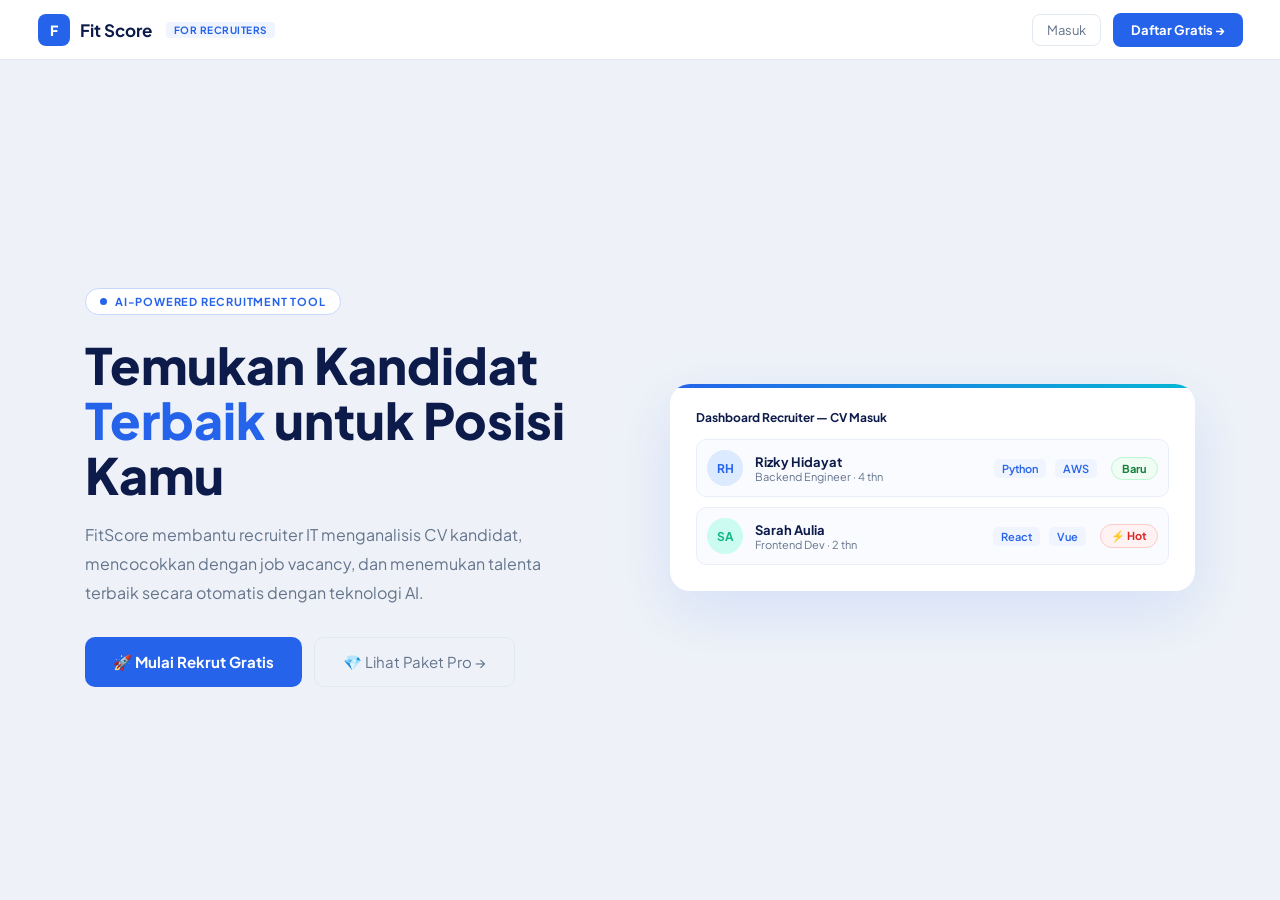
==== commit b768f8ed: "final recruiter.html" ====
--- a/recruiter.html
+++ b/recruiter.html
@@ -14,13 +14,10 @@
   --font:'Plus Jakarta Sans',sans-serif;
 }
 html,body{height:100%;font-family:var(--font);background:var(--bg);color:var(--text);font-size:15px;}
-
-/* UTIL */
 .page{display:none;min-height:100vh;flex-direction:column;}
 .page.active{display:flex;}
 .hidden{display:none!important;}
 
-/* ── NAV ── */
 nav{background:var(--white);border-bottom:1px solid #E2E8F0;padding:0 2.5rem;height:60px;display:flex;align-items:center;justify-content:space-between;position:sticky;top:0;z-index:200;flex-shrink:0;}
 .nav-logo{display:flex;align-items:center;gap:10px;font-size:17px;font-weight:700;color:var(--navy);cursor:pointer;}
 .logo-icon{width:32px;height:32px;background:var(--blue);border-radius:8px;display:flex;align-items:center;justify-content:center;color:#fff;font-weight:800;font-size:14px;}
@@ -34,7 +31,7 @@
 .btn-primary{background:var(--blue);color:#fff;border:none;padding:9px 18px;border-radius:8px;font-size:13px;font-weight:700;cursor:pointer;font-family:var(--font);display:inline-flex;align-items:center;gap:6px;}
 .btn-primary:hover{background:#1D4ED8;}
 
-/* ── LOGIN ── */
+/* LOGIN */
 .login-page{background:var(--bg);}
 .login-body{flex:1;display:grid;grid-template-columns:1fr 1fr;min-height:calc(100vh - 60px);}
 .login-left{background:var(--navy);padding:4rem 3.5rem;display:flex;flex-direction:column;justify-content:center;}
@@ -61,7 +58,7 @@
 .divider::before,.divider::after{content:'';position:absolute;top:50%;width:40%;height:1px;background:var(--gray-light);}
 .divider::before{left:0;}.divider::after{right:0;}
 
-/* ── SHELL (sidebar layout) ── */
+/* SHELL */
 .shell{flex:1;display:flex;overflow:hidden;}
 .sidebar{width:220px;background:var(--white);border-right:1px solid #E2E8F0;padding:1.5rem 0;flex-shrink:0;display:flex;flex-direction:column;}
 .sb-section{font-size:10px;font-weight:700;color:#94A3B8;letter-spacing:0.8px;padding:0 1.25rem;margin-bottom:6px;margin-top:18px;}
@@ -73,7 +70,15 @@
 .sb-badge{margin-left:auto;background:var(--blue);color:#fff;font-size:10px;font-weight:700;padding:2px 7px;border-radius:10px;}
 .main-area{flex:1;overflow-y:auto;padding:2rem 2.5rem;}
 
-/* ── DASHBOARD ── */
+/* TOKEN COUNTER in nav */
+.token-bar{display:flex;align-items:center;gap:8px;background:var(--blue-pale);border:1px solid #BFDBFE;border-radius:8px;padding:6px 12px;}
+.token-bar .tk-label{font-size:11px;font-weight:700;color:var(--navy);}
+.token-bar .tk-val{font-size:13px;font-weight:800;color:var(--blue);}
+.token-bar .tk-total{font-size:11px;color:var(--gray);}
+.token-bar.low .tk-val{color:var(--red);}
+.token-bar.low{background:#FEF2F2;border-color:#FECACA;}
+
+/* DASHBOARD */
 .dash-header{display:flex;align-items:center;justify-content:space-between;margin-bottom:1.75rem;}
 .dash-header h2{font-size:22px;font-weight:800;color:var(--navy);}
 .dash-header p{font-size:13px;color:var(--gray);margin-top:3px;}
@@ -112,7 +117,7 @@
 .btn-view{background:var(--blue-pale);color:var(--blue);border:1px solid #BFDBFE;padding:6px 14px;border-radius:7px;font-size:12px;font-weight:700;cursor:pointer;font-family:var(--font);}
 .btn-view:hover{background:var(--blue);color:#fff;}
 
-/* ── CV DETAIL PAGE ── */
+/* CV DETAIL */
 .cv-detail-body{flex:1;padding:2rem 2.5rem;max-width:1100px;width:100%;}
 .back-btn{display:inline-flex;align-items:center;gap:6px;color:var(--blue);font-size:13px;font-weight:600;cursor:pointer;margin-bottom:1.5rem;background:none;border:none;font-family:var(--font);}
 .back-btn:hover{text-decoration:underline;}
@@ -152,8 +157,6 @@
 .spin{width:18px;height:18px;border:2px solid rgba(255,255,255,0.3);border-top-color:#fff;border-radius:50%;animation:sp 0.7s linear infinite;display:none;}
 .spin.show{display:block;}
 @keyframes sp{to{transform:rotate(360deg);}}
-
-/* RESULT MINI */
 .result-mini{display:none;margin-top:1.25rem;}
 .result-mini.show{display:block;}
 .rm-score-row{display:flex;align-items:center;gap:12px;margin-bottom:1rem;}
@@ -163,7 +166,6 @@
 .rm-num{font-size:20px;font-weight:800;color:var(--navy);line-height:1;}
 .rm-lbl{font-size:8px;font-weight:700;color:var(--gray);letter-spacing:0.5px;}
 .rm-verdict{font-size:15px;font-weight:700;color:var(--navy);}
-.rm-desc{font-size:12px;color:var(--gray);margin-top:3px;line-height:1.6;}
 .rm-bars{display:flex;flex-direction:column;gap:8px;margin-bottom:1rem;}
 .rm-bar-item{display:flex;align-items:center;gap:8px;}
 .rm-bar-label{font-size:11px;color:var(--gray);width:100px;flex-shrink:0;}
@@ -185,7 +187,16 @@
 .rc-badge{margin-left:auto;font-size:10px;font-weight:700;padding:2px 7px;border-radius:4px;background:var(--blue-pale);color:var(--blue);white-space:nowrap;flex-shrink:0;}
 .divider-line{height:1px;background:#F1F5F9;margin:1rem 0;}
 
-/* ── VACANCIES PAGE ── */
+/* TOKEN INFO IN ANALYSIS PANEL */
+.token-info-box{background:#F8FAFF;border:1px solid #BFDBFE;border-radius:10px;padding:10px 12px;margin-bottom:14px;display:flex;align-items:center;justify-content:space-between;}
+.tib-left .tib-label{font-size:10px;font-weight:700;color:var(--gray);letter-spacing:0.5px;text-transform:uppercase;}
+.tib-left .tib-val{font-size:15px;font-weight:800;color:var(--blue);margin-top:1px;}
+.tib-left .tib-reset{font-size:10px;color:var(--gray);}
+.tib-right button{background:var(--blue);color:#fff;border:none;padding:6px 12px;border-radius:7px;font-size:11px;font-weight:700;cursor:pointer;font-family:var(--font);}
+.tib-empty .tib-val{color:var(--red)!important;}
+.tib-empty{background:#FEF2F2;border-color:#FECACA;}
+
+/* VACANCIES */
 .vac-header{display:flex;align-items:flex-start;justify-content:space-between;margin-bottom:1.75rem;}
 .vac-grid{display:grid;grid-template-columns:repeat(auto-fill,minmax(300px,1fr));gap:16px;}
 .vac-card{background:var(--white);border-radius:16px;border:1px solid #E8EEFA;padding:1.5rem;cursor:pointer;transition:box-shadow 0.15s;}
@@ -198,9 +209,8 @@
 .vac-desc{font-size:12px;color:var(--gray);line-height:1.6;margin-bottom:12px;display:-webkit-box;-webkit-line-clamp:3;-webkit-box-orient:vertical;overflow:hidden;}
 .vac-footer{display:flex;align-items:center;justify-content:space-between;}
 .vac-apps{font-size:12px;color:var(--gray);}
-.vac-apps span{font-weight:700;color:var(--navy);}
-
-/* ADD VACANCY PAGE */
+
+/* ADD VACANCY */
 .addvac-body{flex:1;padding:2rem 2.5rem;max-width:800px;width:100%;}
 .addvac-body h2{font-size:22px;font-weight:800;color:var(--navy);margin-bottom:4px;}
 .addvac-body .sub{font-size:13px;color:var(--gray);margin-bottom:2rem;}
@@ -216,7 +226,7 @@
 .form-actions{display:flex;gap:10px;justify-content:flex-end;margin-top:8px;}
 .btn-cancel{background:transparent;border:1.5px solid var(--gray-light);color:var(--gray);padding:10px 22px;border-radius:9px;font-size:14px;font-weight:600;cursor:pointer;font-family:var(--font);}
 
-/* MODAL */
+/* MODAL BACKDROP */
 .modal-backdrop{position:fixed;inset:0;background:rgba(15,23,42,0.5);z-index:500;display:none;align-items:center;justify-content:center;}
 .modal-backdrop.show{display:flex;}
 .modal{background:var(--white);border-radius:20px;padding:2rem;width:480px;max-width:90vw;box-shadow:0 20px 60px rgba(0,0,0,0.15);}
@@ -224,15 +234,236 @@
 .modal .msub{font-size:13px;color:var(--gray);margin-bottom:1.5rem;}
 .modal-actions{display:flex;gap:10px;justify-content:flex-end;margin-top:1.25rem;}
 
+/* ═══ VIDEO AD OVERLAY ═══ */
+#ad-overlay{
+  position:fixed;inset:0;
+  background:rgba(5,10,30,0.92);
+  z-index:900;display:none;
+  align-items:center;justify-content:center;
+  backdrop-filter:blur(6px);
+}
+#ad-overlay.show{display:flex;}
+
+.ad-container{
+  width:640px;max-width:95vw;
+  background:#000;
+  border-radius:16px;
+  overflow:hidden;
+  box-shadow:0 30px 80px rgba(0,0,0,0.6);
+  position:relative;
+  display:flex;flex-direction:column;
+}
+
+/* Video wrapper — 16:9 */
+.ad-video-wrap{
+  position:relative;
+  width:100%;
+  padding-top:56.25%;/* 16:9 */
+  background:#000;
+  flex-shrink:0;
+}
+.ad-video-wrap video{
+  position:absolute;inset:0;
+  width:100%;height:100%;
+  object-fit:cover;
+  display:block;
+}
+
+/* Top HUD – sits over the video */
+.ad-hud{
+  position:absolute;top:0;left:0;right:0;
+  display:flex;align-items:center;justify-content:space-between;
+  padding:10px 14px;
+  background:linear-gradient(to bottom,rgba(0,0,0,0.7) 0%,transparent 100%);
+  pointer-events:none;
+  z-index:5;
+}
+.ad-hud-label{
+  display:flex;align-items:center;gap:6px;
+  font-size:11px;font-weight:700;
+  color:rgba(255,255,255,0.85);
+  letter-spacing:0.8px;text-transform:uppercase;
+}
+.ad-hud-dot{
+  width:8px;height:8px;border-radius:50%;
+  background:#EF4444;
+  animation:blink 1.2s ease-in-out infinite;
+}
+@keyframes blink{0%,100%{opacity:1;}50%{opacity:0.3;}}
+
+/* Countdown timer badge – bottom-right over video */
+.ad-countdown-badge{
+  position:absolute;bottom:52px;right:14px;
+  background:rgba(0,0,0,0.75);
+  border:1.5px solid rgba(255,255,255,0.25);
+  color:#fff;
+  font-size:13px;font-weight:700;font-family:var(--font);
+  padding:6px 14px;border-radius:8px;
+  z-index:6;
+  pointer-events:none;
+  display:flex;align-items:center;gap:6px;
+  transition:opacity 0.3s;
+}
+.ad-countdown-badge.fade{opacity:0;}
+
+/* Skip button – bottom-right over video, hidden until 5s */
+.ad-skip-btn{
+  position:absolute;bottom:52px;right:14px;
+  background:rgba(0,0,0,0.75);
+  border:1.5px solid rgba(255,255,255,0.5);
+  color:#fff;
+  font-size:13px;font-weight:700;font-family:var(--font);
+  padding:7px 16px;border-radius:8px;
+  cursor:pointer;
+  z-index:7;
+  display:none;
+  align-items:center;gap:6px;
+  transition:background 0.15s;
+}
+.ad-skip-btn:hover{background:rgba(255,255,255,0.2);}
+.ad-skip-btn.show{display:flex;}
+
+/* Close (X) button – top-right corner of entire container */
+.ad-close-btn{
+  position:absolute;top:10px;right:12px;
+  width:30px;height:30px;
+  background:rgba(0,0,0,0.7);
+  border:1.5px solid rgba(255,255,255,0.4);
+  color:#fff;border-radius:50%;
+  font-size:15px;font-weight:700;
+  cursor:pointer;
+  display:none;align-items:center;justify-content:center;
+  font-family:var(--font);
+  z-index:10;
+  transition:background 0.15s;
+}
+.ad-close-btn:hover{background:rgba(255,255,255,0.25);}
+.ad-close-btn.show{display:flex;}
+
+/* Progress bar at very bottom of video */
+.ad-video-progress{
+  position:absolute;bottom:0;left:0;right:0;
+  height:4px;background:rgba(255,255,255,0.2);
+  z-index:6;
+}
+.ad-video-progress-fill{
+  height:100%;background:#2563EB;
+  width:0%;transition:width 0.1s linear;
+}
+
+/* Bottom info bar below video */
+.ad-info-bar{
+  background:#0D1B4B;
+  padding:12px 18px;
+  display:flex;align-items:center;justify-content:space-between;
+  gap:12px;flex-shrink:0;
+}
+.ad-brand-row{display:flex;align-items:center;gap:10px;}
+.ad-brand-icon{
+  width:36px;height:36px;border-radius:8px;
+  background:var(--blue);
+  display:flex;align-items:center;justify-content:center;
+  font-size:18px;font-weight:800;color:#fff;flex-shrink:0;
+}
+.ad-brand-name{font-size:13px;font-weight:700;color:#fff;}
+.ad-brand-tagline{font-size:11px;color:#93C5FD;margin-top:1px;}
+.ad-cta-btn{
+  background:var(--blue);color:#fff;border:none;
+  padding:8px 18px;border-radius:8px;
+  font-size:12px;font-weight:700;cursor:pointer;
+  font-family:var(--font);white-space:nowrap;flex-shrink:0;
+}
+.ad-cta-btn:hover{background:#1D4ED8;}
+
+/* Closing countdown bar (appears after skip) */
+.ad-closing-bar{
+  display:none;
+  background:rgba(0,0,0,0.82);
+  padding:10px 18px;
+  align-items:center;justify-content:space-between;
+  border-top:1px solid rgba(255,255,255,0.1);
+  flex-shrink:0;
+}
+.ad-closing-bar.show{display:flex;}
+.ad-closing-txt{font-size:12px;color:rgba(255,255,255,0.7);}
+.ad-closing-count{
+  font-size:22px;font-weight:800;color:#fff;
+  min-width:32px;text-align:center;line-height:1;
+}
+
+/* ═══ SUBSCRIPTION POPUP ═══ */
+#sub-popup{position:fixed;bottom:24px;right:24px;z-index:800;width:340px;transform:translateY(120%);transition:transform 0.4s cubic-bezier(0.34,1.56,0.64,1);pointer-events:none;}
+#sub-popup.show{transform:translateY(0);pointer-events:all;}
+.sp-card{background:var(--white);border-radius:18px;box-shadow:0 20px 60px rgba(13,27,75,0.18);border:1px solid #E8EEFA;overflow:hidden;}
+.sp-top{background:linear-gradient(135deg,#0D1B4B 0%,#2563EB 100%);padding:16px 18px 14px;}
+.sp-close{position:absolute;top:10px;right:10px;background:rgba(255,255,255,0.15);border:none;color:#fff;width:24px;height:24px;border-radius:50%;font-size:14px;cursor:pointer;display:flex;align-items:center;justify-content:center;}
+.sp-top-inner{position:relative;}
+.sp-crown{font-size:22px;margin-bottom:6px;}
+.sp-title{font-size:15px;font-weight:800;color:#fff;margin-bottom:3px;}
+.sp-subtitle{font-size:11px;color:#93C5FD;}
+.sp-body{padding:14px 18px;}
+.sp-plans{display:flex;flex-direction:column;gap:8px;margin-bottom:14px;}
+.sp-plan{border:1.5px solid var(--gray-light);border-radius:12px;padding:12px 14px;cursor:pointer;transition:all 0.15s;position:relative;}
+.sp-plan:hover{border-color:var(--blue);}
+.sp-plan.featured{border-color:var(--blue);background:var(--blue-pale);}
+.sp-plan-badge{position:absolute;top:-8px;left:12px;background:var(--blue);color:#fff;font-size:9px;font-weight:700;padding:2px 8px;border-radius:4px;letter-spacing:0.5px;}
+.sp-plan-name{font-size:13px;font-weight:700;color:var(--navy);margin-bottom:3px;}
+.sp-plan-price{font-size:18px;font-weight:800;color:var(--blue);}
+.sp-plan-price span{font-size:11px;font-weight:500;color:var(--gray);}
+.sp-plan-perks{margin-top:6px;display:flex;flex-direction:column;gap:3px;}
+.sp-plan-perk{font-size:11px;color:var(--gray);display:flex;align-items:center;gap:5px;}
+.sp-plan-perk::before{content:'✓';color:var(--green);font-weight:700;font-size:11px;}
+.sp-btn{width:100%;background:var(--blue);color:#fff;border:none;padding:11px;border-radius:9px;font-size:13px;font-weight:700;cursor:pointer;font-family:var(--font);}
+.sp-btn:hover{background:#1D4ED8;}
+.sp-dismiss{width:100%;background:none;border:none;color:var(--gray);font-size:12px;cursor:pointer;font-family:var(--font);margin-top:8px;padding:4px;}
+.sp-dismiss:hover{color:var(--navy);}
+
+/* ═══ PRICING MODAL ═══ */
+#pricing-modal{position:fixed;inset:0;background:rgba(15,23,42,0.6);z-index:950;display:none;align-items:center;justify-content:center;}
+#pricing-modal.show{display:flex;}
+.pm-card{background:var(--white);border-radius:24px;width:780px;max-width:95vw;max-height:90vh;overflow-y:auto;padding:2.5rem;box-shadow:0 30px 80px rgba(0,0,0,0.2);}
+.pm-header{text-align:center;margin-bottom:2rem;}
+.pm-header h2{font-size:28px;font-weight:800;color:var(--navy);margin-bottom:8px;}
+.pm-header p{font-size:14px;color:var(--gray);}
+.pm-plans{display:grid;grid-template-columns:1fr 1fr 1fr;gap:16px;margin-bottom:2rem;}
+.pm-plan{border:1.5px solid var(--gray-light);border-radius:16px;padding:1.5rem;text-align:center;position:relative;transition:all 0.2s;}
+.pm-plan:hover{box-shadow:0 8px 30px rgba(37,99,235,0.12);}
+.pm-plan.recommended{border-color:var(--blue);border-width:2px;}
+.pm-plan .rec-badge{position:absolute;top:-12px;left:50%;transform:translateX(-50%);background:var(--blue);color:#fff;font-size:10px;font-weight:700;padding:3px 14px;border-radius:20px;white-space:nowrap;letter-spacing:0.5px;}
+.pm-plan-icon{font-size:28px;margin-bottom:8px;}
+.pm-plan-name{font-size:16px;font-weight:800;color:var(--navy);margin-bottom:4px;}
+.pm-plan-price{font-size:26px;font-weight:800;color:var(--blue);margin-bottom:4px;}
+.pm-plan-price .period{font-size:12px;font-weight:500;color:var(--gray);}
+.pm-plan-desc{font-size:12px;color:var(--gray);margin-bottom:16px;line-height:1.6;}
+.pm-perks{text-align:left;display:flex;flex-direction:column;gap:7px;margin-bottom:20px;}
+.pm-perk{font-size:12px;color:var(--text);display:flex;align-items:flex-start;gap:7px;line-height:1.4;}
+.pm-perk .ck{color:var(--green);font-weight:700;flex-shrink:0;font-size:13px;}
+.pm-perk .cx{color:#CBD5E1;font-weight:700;flex-shrink:0;font-size:13px;}
+.pm-plan-btn{width:100%;padding:10px;border-radius:9px;font-size:13px;font-weight:700;cursor:pointer;font-family:var(--font);border:none;}
+.pm-plan-btn.primary{background:var(--blue);color:#fff;}
+.pm-plan-btn.primary:hover{background:#1D4ED8;}
+.pm-plan-btn.ghost{background:var(--blue-pale);color:var(--blue);border:1.5px solid #BFDBFE;}
+.pm-plan-btn.ghost:hover{background:var(--blue);color:#fff;}
+.pm-close-row{text-align:center;}
+.pm-close-row button{background:none;border:none;color:var(--gray);font-size:13px;cursor:pointer;font-family:var(--font);}
+
+/* ═══ NO TOKEN MODAL ═══ */
+#no-token-modal{position:fixed;inset:0;background:rgba(15,23,42,0.6);z-index:960;display:none;align-items:center;justify-content:center;}
+#no-token-modal.show{display:flex;}
+.ntm-card{background:var(--white);border-radius:20px;padding:2rem;width:420px;max-width:90vw;text-align:center;box-shadow:0 20px 60px rgba(0,0,0,0.2);}
+.ntm-icon{font-size:44px;margin-bottom:14px;}
+.ntm-title{font-size:18px;font-weight:800;color:var(--navy);margin-bottom:8px;}
+.ntm-desc{font-size:13px;color:var(--gray);line-height:1.7;margin-bottom:20px;}
+.ntm-reset{font-size:11px;color:var(--gray);margin-bottom:20px;}
+.ntm-reset span{font-weight:700;color:var(--navy);}
+
 /* COLOR HELPERS */
 .c-blue{background:#DBEAFE;}.c-teal{background:#CCFBF1;}.c-purple{background:#EDE9FE;}.c-orange{background:#FFEDD5;}
 </style>
 </head>
 <body>
 
-<!-- ═══════════════════════════════════════
-     LANDING PAGE
-═══════════════════════════════════════ -->
+<!-- LANDING -->
 <div id="pg-land" class="page active" style="background:var(--bg);">
   <nav>
     <div class="nav-logo">
@@ -254,10 +485,9 @@
       <p style="font-size:16px;color:var(--gray);line-height:1.8;max-width:460px;margin-bottom:2rem;">FitScore membantu recruiter IT menganalisis CV kandidat, mencocokkan dengan job vacancy, dan menemukan talenta terbaik secara otomatis dengan teknologi AI.</p>
       <div style="display:flex;gap:12px;flex-wrap:wrap;">
         <button class="btn-primary" style="padding:14px 28px;font-size:15px;border-radius:10px;" onclick="go('pg-login')">🚀 Mulai Rekrut Gratis</button>
-        <button class="btn-ghost" style="padding:14px 28px;font-size:15px;border-radius:10px;">Lihat Demo ↓</button>
-      </div>
-    </div>
-    <!-- preview card -->
+        <button class="btn-ghost" style="padding:14px 28px;font-size:15px;border-radius:10px;" onclick="openPricingModal()">💎 Lihat Paket Pro →</button>
+      </div>
+    </div>
     <div style="background:var(--white);border-radius:20px;box-shadow:0 20px 60px rgba(37,99,235,0.12);padding:1.75rem;position:relative;overflow:hidden;">
       <div style="position:absolute;top:0;left:0;right:0;height:4px;background:linear-gradient(90deg,var(--blue),var(--cyan));"></div>
       <div style="font-size:12px;font-weight:700;color:var(--navy);margin-bottom:14px;">Dashboard Recruiter — CV Masuk</div>
@@ -274,20 +504,12 @@
           <div style="display:flex;gap:5px;"><span class="skill-pill">React</span><span class="skill-pill">Vue</span></div>
           <div class="badge badge-hot">⚡ Hot</div>
         </div>
-        <div style="display:flex;align-items:center;gap:12px;padding:10px;background:#FAFBFF;border-radius:10px;border:1px solid #E8EEFA;">
-          <div class="cv-avatar c-purple" style="width:36px;height:36px;border-radius:50%;display:flex;align-items:center;justify-content:center;font-size:12px;font-weight:700;color:var(--purple);">DW</div>
-          <div style="flex:1;"><div style="font-size:13px;font-weight:700;color:var(--navy);">Dwi Wulandari</div><div style="font-size:11px;color:var(--gray);">Data Scientist · 3 thn</div></div>
-          <div style="display:flex;gap:5px;"><span class="skill-pill">ML</span><span class="skill-pill">TensorFlow</span></div>
-          <div class="badge badge-open">Review</div>
-        </div>
       </div>
     </div>
   </div>
 </div>
 
-<!-- ═══════════════════════════════════════
-     LOGIN / REGISTER
-═══════════════════════════════════════ -->
+<!-- LOGIN / REGISTER -->
 <div id="pg-login" class="page login-page">
   <nav>
     <div class="nav-logo" onclick="go('pg-land')">
@@ -310,7 +532,6 @@
       </div>
     </div>
     <div class="login-right">
-      <!-- LOGIN FORM -->
       <div class="login-card" id="lc-login">
         <h2>Masuk sebagai Recruiter</h2>
         <p class="sub">Kelola rekrutmen IT kamu dengan lebih efisien</p>
@@ -320,7 +541,6 @@
         <div class="divider">atau</div>
         <div class="toggle-txt">Belum punya akun? <a onclick="showReg()">Daftar sekarang</a></div>
       </div>
-      <!-- REGISTER FORM -->
       <div class="login-card" id="lc-reg" style="display:none;">
         <h2>Daftar sebagai Recruiter</h2>
         <p class="sub">Buat akun untuk mulai merekrut kandidat IT terbaik</p>
@@ -347,9 +567,7 @@
   </div>
 </div>
 
-<!-- ═══════════════════════════════════════
-     MAIN APP (sidebar shell)
-═══════════════════════════════════════ -->
+<!-- MAIN APP -->
 <div id="pg-app" class="page">
   <nav>
     <div class="nav-logo">
@@ -358,6 +576,14 @@
       <div class="logo-sub">FOR RECRUITERS</div>
     </div>
     <div class="nav-right">
+      <div id="nav-token-bar" class="token-bar">
+        <div>
+          <div class="tk-label">Token Cek Hari Ini</div>
+          <div class="tk-total">Reset setiap hari</div>
+        </div>
+        <div class="tk-val" id="nav-token-val">3/3</div>
+      </div>
+      <button class="btn-primary" style="background:linear-gradient(135deg,#7C3AED,#2563EB);font-size:12px;padding:7px 14px;" onclick="openPricingModal()">💎 Upgrade Pro</button>
       <div style="text-align:right;">
         <div class="nav-name" id="nav-nm">—</div>
         <div class="nav-company" id="nav-co">—</div>
@@ -367,7 +593,6 @@
     </div>
   </nav>
   <div class="shell">
-    <!-- SIDEBAR -->
     <div class="sidebar">
       <div class="sb-section">MENU UTAMA</div>
       <div class="sb-item active" id="sb-dashboard" onclick="showSection('dashboard')">
@@ -377,16 +602,18 @@
       <div class="sb-item" id="sb-vacancies" onclick="showSection('vacancies')">
         <span class="sb-icon">💼</span> Job Vacancies
       </div>
+      <div class="sb-section">LANGGANAN</div>
+      <div class="sb-item" onclick="openPricingModal()">
+        <span class="sb-icon">💎</span> Upgrade Plan
+      </div>
       <div class="sb-section">AKUN</div>
       <div class="sb-item" onclick="doLogout()">
         <span class="sb-icon">🚪</span> Keluar
       </div>
     </div>
 
-    <!-- MAIN CONTENT -->
     <div class="main-area" id="main-area">
-
-      <!-- ── DASHBOARD SECTION ── -->
+      <!-- DASHBOARD -->
       <div id="sec-dashboard">
         <div class="dash-header">
           <div>
@@ -399,9 +626,8 @@
           <div class="stat-card"><div class="sc-label">Total CV Masuk</div><div class="sc-val" id="stat-total">12</div><div class="sc-sub">↑ 3 baru minggu ini</div></div>
           <div class="stat-card"><div class="sc-label">Belum Direview</div><div class="sc-val" id="stat-new">5</div><div class="sc-sub" style="color:var(--amber);">Perlu ditinjau</div></div>
           <div class="stat-card"><div class="sc-label">Job Vacancy Aktif</div><div class="sc-val" id="stat-vac">0</div><div class="sc-sub" style="color:var(--blue);">Posisi terbuka</div></div>
-          <div class="stat-card"><div class="sc-label">Analisis Dilakukan</div><div class="sc-val">8</div><div class="sc-sub">Total match checks</div></div>
-        </div>
-        <!-- Filters -->
+          <div class="stat-card"><div class="sc-label">Token Tersisa Hari Ini</div><div class="sc-val" id="stat-token">3</div><div class="sc-sub" style="color:var(--blue);" id="stat-token-sub">dari 3 cek/hari</div></div>
+        </div>
         <div class="filters-row">
           <div class="search-box">
             <span class="search-icon">🔍</span>
@@ -420,53 +646,52 @@
             <option>3–5 tahun</option><option>5+ tahun</option>
           </select>
         </div>
-        <!-- CV Table -->
         <div class="cv-table-wrap">
           <table class="cv-table" id="cv-table">
             <thead>
-              <tr>
-                <th>Kandidat</th><th>Bidang</th><th>Pengalaman</th>
-                <th>Top Skills</th><th>Status</th><th>Aksi</th>
-              </tr>
+              <tr><th>Kandidat</th><th>Bidang</th><th>Pengalaman</th><th>Top Skills</th><th>Status</th><th>Aksi</th></tr>
             </thead>
             <tbody id="cv-tbody"></tbody>
           </table>
         </div>
       </div>
 
-      <!-- ── CV DETAIL SECTION ── -->
+      <!-- CV DETAIL -->
       <div id="sec-cv-detail" style="display:none;">
         <div class="cv-detail-body">
           <button class="back-btn" onclick="showSection('dashboard')">← Kembali ke Dashboard</button>
           <div class="cv-detail-grid">
-            <!-- LEFT: CV Data -->
             <div id="cv-detail-left"></div>
-            <!-- RIGHT: Analysis Panel -->
             <div class="analysis-panel">
               <div class="ap-card">
                 <div class="ap-title">⚡ Cek Kecocokan</div>
                 <div class="ap-sub">Pilih job vacancy lalu analisis kecocokan CV ini</div>
+                <div id="token-info-box" class="token-info-box">
+                  <div class="tib-left">
+                    <div class="tib-label">Token Tersisa</div>
+                    <div class="tib-val" id="tib-val">3 cek tersisa</div>
+                    <div class="tib-reset">Reset setiap hari pukul 00:00</div>
+                  </div>
+                  <div class="tib-right">
+                    <button onclick="openPricingModal()">Upgrade ✨</button>
+                  </div>
+                </div>
                 <div class="vacancy-select-wrap">
                   <label>Pilih Job Vacancy</label>
-                  <select id="vac-selector">
-                    <option value="">— Pilih vacancy —</option>
-                  </select>
+                  <select id="vac-selector"><option value="">— Pilih vacancy —</option></select>
                 </div>
                 <button class="btn-analyze" id="btn-analyze" onclick="runAnalysis()">
                   <span id="analyze-txt">🔍 Analisis Kecocokan</span>
                   <div class="spin" id="spin-el"></div>
                 </button>
-                <div class="result-mini" id="result-mini">
-                  <div class="divider-line"></div>
-                  <!-- filled by JS -->
-                </div>
+                <div class="result-mini" id="result-mini"></div>
               </div>
             </div>
           </div>
         </div>
       </div>
 
-      <!-- ── VACANCIES SECTION ── -->
+      <!-- VACANCIES -->
       <div id="sec-vacancies" style="display:none;">
         <div class="vac-header">
           <div>
@@ -485,7 +710,7 @@
         </div>
       </div>
 
-      <!-- ── ADD VACANCY SECTION ── -->
+      <!-- ADD VACANCY -->
       <div id="sec-add-vacancy" style="display:none;">
         <div class="addvac-body">
           <button class="back-btn" onclick="showSection('vacancies')">← Kembali ke Vacancies</button>
@@ -506,19 +731,14 @@
             </div>
             <div class="form-row">
               <div class="fg"><label>Tipe Pekerjaan</label>
-                <select id="vac-type">
-                  <option>Full-time</option><option>Part-time</option><option>Contract</option><option>Internship</option>
-                </select>
+                <select id="vac-type"><option>Full-time</option><option>Part-time</option><option>Contract</option><option>Internship</option></select>
               </div>
               <div class="fg"><label>Lokasi</label><input type="text" id="vac-location" placeholder="Contoh: Jakarta / Remote"/></div>
             </div>
             <div class="form-row">
               <div class="fg"><label>Rentang Gaji (Opsional)</label><input type="text" id="vac-salary" placeholder="Contoh: Rp 15–25 juta / bulan"/></div>
               <div class="fg"><label>Pengalaman Minimum</label>
-                <select id="vac-min-exp">
-                  <option>Fresh Graduate</option><option>1 tahun</option><option>2 tahun</option>
-                  <option>3 tahun</option><option>5 tahun</option>
-                </select>
+                <select id="vac-min-exp"><option>Fresh Graduate</option><option>1 tahun</option><option>2 tahun</option><option>3 tahun</option><option>5 tahun</option></select>
               </div>
             </div>
           </div>
@@ -542,10 +762,203 @@
           </div>
         </div>
       </div>
-
-    </div><!-- /main-area -->
-  </div><!-- /shell -->
-</div><!-- /pg-app -->
+    </div>
+  </div>
+</div>
+
+<!-- ═══════════════════════════════════════
+     VIDEO AD OVERLAY
+     ════════════════════════════════════════
+     GANTI "YOUR_VIDEO_URL_HERE.mp4" dengan link MP4 iklan Anda.
+     Contoh: src="https://cdn.example.com/iklan-dicoding.mp4"
+     ════════════════════════════════════════ -->
+<div id="ad-overlay">
+  <div class="ad-container">
+
+    <!-- Tombol X (muncul setelah 5s skip + 3s countdown) -->
+    <button class="ad-close-btn" id="ad-close-btn" onclick="closeAd()">✕</button>
+
+    <!-- VIDEO WRAPPER -->
+    <div class="ad-video-wrap">
+
+      <!-- HUD atas: label IKLAN + dot merah -->
+      <div class="ad-hud">
+        <div class="ad-hud-label">
+          <span class="ad-hud-dot"></span>
+          Iklan Sponsor
+        </div>
+      </div>
+
+      <!-- Elemen video — ganti src dengan URL MP4 Anda -->
+      <video
+        id="ad-video"
+        src="src/iklan_fitrecruiters.mp4"
+        playsinline
+        preload="auto"
+        style="position:absolute;inset:0;width:100%;height:100%;object-fit:cover;">
+      </video>
+
+      <!-- Countdown badge (tampil 0-5 detik) -->
+      <div class="ad-countdown-badge" id="ad-countdown-badge">
+        <span>⏱</span>
+        <span id="ad-countdown-txt">Skip dalam 5 detik</span>
+      </div>
+
+      <!-- Skip button (tampil setelah 5 detik) -->
+      <button class="ad-skip-btn" id="ad-skip-btn" onclick="skipAd()">
+        Lewati Iklan ›
+      </button>
+
+      <!-- Progress bar bawah video -->
+      <div class="ad-video-progress">
+        <div class="ad-video-progress-fill" id="ad-prog-fill"></div>
+      </div>
+
+    </div>
+    <!-- /VIDEO WRAPPER -->
+
+    <!-- Bar bawah: info brand + tombol CTA -->
+    <div class="ad-info-bar">
+      <div class="ad-brand-row">
+        <div class="ad-brand-icon">🎓</div>
+        <div>
+          <div class="ad-brand-name">Dicoding Academy</div>
+          <div class="ad-brand-tagline">Platform belajar coding #1 di Indonesia</div>
+        </div>
+      </div>
+      <button class="ad-cta-btn" onclick="window.open('https://dicoding.com/enterprise','_blank')">
+        Coba Gratis →
+      </button>
+    </div>
+
+    <!-- Closing countdown bar (muncul setelah klik Skip) -->
+    <div class="ad-closing-bar" id="ad-closing-bar">
+      <div class="ad-closing-txt">Iklan akan ditutup dalam</div>
+      <div class="ad-closing-count" id="ad-closing-count">3</div>
+      <div class="ad-closing-txt">detik...</div>
+    </div>
+
+  </div>
+</div>
+
+<!-- ═══════════ SUBSCRIPTION POPUP ═══════════ -->
+<div id="sub-popup">
+  <div class="sp-card">
+    <div class="sp-top">
+      <div class="sp-top-inner">
+        <button class="sp-close" onclick="dismissSubPopup()">✕</button>
+        <div class="sp-crown">👑</div>
+        <div class="sp-title">Upgrade ke FitScore Pro</div>
+        <div class="sp-subtitle">Rekrut tanpa batas, tanpa iklan</div>
+      </div>
+    </div>
+    <div class="sp-body">
+      <div class="sp-plans">
+        <div class="sp-plan featured">
+          <div class="sp-plan-badge">POPULER</div>
+          <div class="sp-plan-name">Recruiter Pro</div>
+          <div class="sp-plan-price">Rp 149.999 <span>/bulan</span></div>
+          <div class="sp-plan-perks">
+            <div class="sp-plan-perk">30 cek CV per hari</div>
+            <div class="sp-plan-perk">Analisis lebih detail</div>
+            <div class="sp-plan-perk">Tanpa iklan</div>
+          </div>
+        </div>
+        <div class="sp-plan">
+          <div class="sp-plan-name">Recruiter Ultra</div>
+          <div class="sp-plan-price">Rp 499.999 <span>/bulan</span></div>
+          <div class="sp-plan-perks">
+            <div class="sp-plan-perk">Unlimited cek CV</div>
+            <div class="sp-plan-perk">Akses FitScore Pro website</div>
+            <div class="sp-plan-perk">Tanpa iklan selamanya</div>
+          </div>
+        </div>
+      </div>
+      <button class="sp-btn" onclick="openPricingModal()">Lihat Semua Paket →</button>
+      <button class="sp-dismiss" onclick="dismissSubPopup()">Nanti saja, terima kasih</button>
+    </div>
+  </div>
+</div>
+
+<!-- ═══════════ PRICING MODAL ═══════════ -->
+<div id="pricing-modal">
+  <div class="pm-card">
+    <div class="pm-header">
+      <div style="font-size:11px;font-weight:700;color:var(--blue);letter-spacing:1px;text-transform:uppercase;margin-bottom:8px;">✦ Paket Langganan FitScore</div>
+      <h2>Pilih Plan yang Tepat untuk Kamu</h2>
+      <p>Tingkatkan efisiensi rekrutmen IT kamu dengan fitur AI premium</p>
+    </div>
+    <div class="pm-plans">
+      <div class="pm-plan">
+        <div class="pm-plan-icon">🆓</div>
+        <div class="pm-plan-name">Gratis</div>
+        <div class="pm-plan-price">Rp 0 <span class="period">/ bulan</span></div>
+        <div class="pm-plan-desc">Cocok untuk recruiter yang baru mulai</div>
+        <div class="pm-perks">
+          <div class="pm-perk"><span class="ck">✓</span> 3 cek CV per hari</div>
+          <div class="pm-perk"><span class="ck">✓</span> Analisis dasar kecocokan</div>
+          <div class="pm-perk"><span class="ck">✓</span> Dashboard kandidat</div>
+          <div class="pm-perk"><span class="ck">✓</span> Job vacancy management</div>
+          <div class="pm-perk"><span class="cx">✗</span> <span style="color:#CBD5E1;">Analisis detail</span></div>
+          <div class="pm-perk"><span class="cx">✗</span> <span style="color:#CBD5E1;">Tanpa iklan</span></div>
+          <div class="pm-perk"><span class="cx">✗</span> <span style="color:#CBD5E1;">FitScore Pro website</span></div>
+        </div>
+        <button class="pm-plan-btn ghost" onclick="closePricingModal()">Gunakan Gratis</button>
+      </div>
+      <div class="pm-plan recommended">
+        <div class="rec-badge">⭐ PALING POPULER</div>
+        <div class="pm-plan-icon">💎</div>
+        <div class="pm-plan-name">Recruiter Pro</div>
+        <div class="pm-plan-price">Rp 149.999 <span class="period">/ bulan</span></div>
+        <div class="pm-plan-desc">Untuk recruiter aktif yang butuh lebih banyak analisis</div>
+        <div class="pm-perks">
+          <div class="pm-perk"><span class="ck">✓</span> <strong>30 cek CV per hari</strong></div>
+          <div class="pm-perk"><span class="ck">✓</span> Analisis kecocokan lebih detail</div>
+          <div class="pm-perk"><span class="ck">✓</span> Rekomendasi kursus premium</div>
+          <div class="pm-perk"><span class="ck">✓</span> <strong>Tanpa iklan sama sekali</strong></div>
+          <div class="pm-perk"><span class="ck">✓</span> Dashboard kandidat lengkap</div>
+          <div class="pm-perk"><span class="ck">✓</span> Job vacancy management</div>
+          <div class="pm-perk"><span class="cx">✗</span> <span style="color:#CBD5E1;">FitScore Pro website</span></div>
+        </div>
+        <button class="pm-plan-btn primary" onclick="subscribePro()">🚀 Mulai Berlangganan Pro</button>
+      </div>
+      <div class="pm-plan">
+        <div class="pm-plan-icon">🏆</div>
+        <div class="pm-plan-name">Recruiter Ultra</div>
+        <div class="pm-plan-price">Rp 499.999 <span class="period">/ bulan</span></div>
+        <div class="pm-plan-desc">Untuk tim rekrutmen yang membutuhkan akses penuh</div>
+        <div class="pm-perks">
+          <div class="pm-perk"><span class="ck">✓</span> <strong>Unlimited cek CV</strong></div>
+          <div class="pm-perk"><span class="ck">✓</span> Analisis kecocokan ultra-detail</div>
+          <div class="pm-perk"><span class="ck">✓</span> Semua fitur Recruiter Pro</div>
+          <div class="pm-perk"><span class="ck">✓</span> <strong>Tanpa iklan selamanya</strong></div>
+          <div class="pm-perk"><span class="ck">✓</span> <strong>Akses FitScore Pro website</strong></div>
+          <div class="pm-perk"><span class="ck">✓</span> Priority customer support</div>
+          <div class="pm-perk"><span class="ck">✓</span> Early access fitur baru</div>
+        </div>
+        <button class="pm-plan-btn ghost" onclick="subscribeUltra()">⚡ Mulai Berlangganan Ultra</button>
+      </div>
+    </div>
+    <div style="background:#F8FAFF;border:1px solid #BFDBFE;border-radius:12px;padding:14px 18px;margin-bottom:1.5rem;text-align:center;">
+      <span style="font-size:12px;color:var(--gray);">🔒 Pembayaran aman · Batalkan kapan saja · Tanpa biaya tersembunyi · Garansi uang kembali 7 hari</span>
+    </div>
+    <div class="pm-close-row">
+      <button onclick="closePricingModal()">← Kembali ke Dashboard</button>
+    </div>
+  </div>
+</div>
+
+<!-- NO TOKEN MODAL -->
+<div id="no-token-modal">
+  <div class="ntm-card">
+    <div class="ntm-icon">🔒</div>
+    <div class="ntm-title">Token Harian Habis!</div>
+    <div class="ntm-desc">Kamu sudah menggunakan 3 token cek CV gratis hari ini. Upgrade ke <strong>Recruiter Pro</strong> untuk mendapatkan 30 cek/hari atau ke <strong>Recruiter Ultra</strong> untuk cek tanpa batas!</div>
+    <div class="ntm-reset">Token gratis reset pada: <span id="ntm-reset-time">00:00 besok</span></div>
+    <button class="btn-primary" style="width:100%;padding:12px;border-radius:9px;font-size:14px;margin-bottom:10px;" onclick="closeNoTokenModal();openPricingModal()">💎 Lihat Paket Pro & Ultra</button>
+    <button class="btn-ghost" style="width:100%;padding:11px;" onclick="closeNoTokenModal()">Kembali ke Dashboard</button>
+  </div>
+</div>
 
 <!-- SUCCESS MODAL -->
 <div class="modal-backdrop" id="modal-success">
@@ -560,232 +973,97 @@
 </div>
 
 <script>
-/* ══════════════════════════════════
-   STATE
-══════════════════════════════════ */
+/* ══ STATE ══ */
 let user = null;
 let vacancies = [];
 let currentCV = null;
-
-/* ══════════════════════════════════
-   DEMO CV DATA (12 kandidat IT)
-══════════════════════════════════ */
-const demoCV = [
-  {
-    id:1, name:"Rizky Hidayat", initials:"RH", colorClass:"c-blue", textColor:"var(--blue)",
-    role:"Backend Engineer", exp:"4 tahun", expBand:"3–5 tahun",
-    location:"Jakarta", edu:"S1 Teknik Informatika — Universitas Indonesia",
-    email:"rizky.h@email.com", linkedin:"linkedin.com/in/rizkyhidayat",
-    summary:"Backend engineer berpengalaman 4 tahun dengan fokus di Python, FastAPI, dan infrastruktur cloud. Pernah handle sistem dengan 100rb+ daily active users.",
-    skills:["Python","FastAPI","PostgreSQL","Redis","Docker","AWS"],
-    softskills:["Problem Solving","Leadership","Komunikasi","Mentoring"],
-    knowledge:["Microservices","REST API","CI/CD","Agile"],
-    status:"Baru",
-    experiences:[
-      {company:"Tokopedia",role:"Senior Backend Engineer",period:"Mar 2022 – Sekarang",duration:"2 thn 1 bln",desc:"Membangun dan maintain microservices untuk fitur pembayaran. Menangani 50rb+ transaksi/hari."},
-      {company:"Bukalapak",role:"Backend Developer",period:"Jan 2020 – Feb 2022",duration:"2 thn 1 bln",desc:"Mengembangkan API untuk platform marketplace. Stack: Python, Django, MySQL."}
-    ]
-  },
-  {
-    id:2, name:"Sarah Aulia", initials:"SA", colorClass:"c-teal", textColor:"var(--green)",
-    role:"Frontend Developer", exp:"2 tahun", expBand:"1–3 tahun",
-    location:"Bandung", edu:"S1 Sistem Informasi — ITB",
-    email:"sarah.aulia@email.com", linkedin:"linkedin.com/in/sarahaulia",
-    summary:"Frontend developer passionate tentang UI/UX dengan keahlian di React dan Vue.js. Suka membuat antarmuka yang clean dan user-friendly.",
-    skills:["React","Vue.js","TypeScript","Tailwind CSS","Next.js","Figma"],
-    softskills:["Kreativitas","Kolaborasi","Detail-oriented","Komunikasi"],
-    knowledge:["UI/UX Principles","Responsive Design","Web Performance","Accessibility"],
-    status:"Hot",
-    experiences:[
-      {company:"Gojek",role:"Frontend Developer",period:"Jun 2022 – Sekarang",duration:"1 thn 10 bln",desc:"Mengembangkan fitur-fitur baru di dashboard merchant Gojek menggunakan React dan TypeScript."},
-      {company:"Freelance",role:"Frontend Developer",period:"Jan 2022 – Mei 2022",duration:"5 bln",desc:"Membangun website dan landing page untuk berbagai klien UMKM."}
-    ]
-  },
-  {
-    id:3, name:"Dwi Wulandari", initials:"DW", colorClass:"c-purple", textColor:"var(--purple)",
-    role:"Data Scientist", exp:"3 tahun", expBand:"3–5 tahun",
-    location:"Jakarta", edu:"S1 Statistika — Universitas Gadjah Mada",
-    email:"dwi.w@email.com", linkedin:"linkedin.com/in/dwiwulandari",
-    summary:"Data scientist dengan keahlian di machine learning, NLP, dan data visualization. Berpengalaman di industri fintech dan e-commerce.",
-    skills:["Python","TensorFlow","PyTorch","SQL","Pandas","Scikit-learn"],
-    softskills:["Analytical Thinking","Presentasi","Storytelling Data","Teamwork"],
-    knowledge:["Machine Learning","Deep Learning","NLP","Data Pipeline","BI Tools"],
-    status:"Review",
-    experiences:[
-      {company:"OVO",role:"Data Scientist",period:"Apr 2021 – Sekarang",duration:"3 thn",desc:"Membangun model prediksi fraud detection dengan akurasi 94%. Membuat dashboard analitik untuk tim bisnis."},
-      {company:"Shopee",role:"Data Analyst",period:"Jul 2020 – Mar 2021",duration:"9 bln",desc:"Analisis perilaku pengguna dan membuat laporan insight untuk product team."}
-    ]
-  },
-  {
-    id:4, name:"Budi Santoso", initials:"BS", colorClass:"c-orange", textColor:"var(--amber)",
-    role:"DevOps Engineer", exp:"5 tahun", expBand:"5+ tahun",
-    location:"Surabaya", edu:"S1 Ilmu Komputer — Universitas Airlangga",
-    email:"budi.s@email.com", linkedin:"linkedin.com/in/budisantoso",
-    summary:"DevOps engineer senior dengan 5 tahun pengalaman membangun dan mengelola infrastruktur cloud skala besar. Expert di Kubernetes dan CI/CD.",
-    skills:["Kubernetes","Docker","Terraform","AWS","GCP","Jenkins","Ansible"],
-    softskills:["Problem Solving","Dokumentasi","On-call Management","Mentoring"],
-    knowledge:["Cloud Architecture","IaC","Site Reliability","Security"],
-    status:"Baru",
-    experiences:[
-      {company:"Traveloka",role:"Senior DevOps Engineer",period:"Feb 2020 – Sekarang",duration:"4 thn 2 bln",desc:"Mengelola infrastruktur Kubernetes dengan 500+ pods. Implementasi GitOps workflow yang mempersingkat deployment 60%."},
-      {company:"DANA",role:"DevOps Engineer",period:"Mar 2019 – Jan 2020",duration:"11 bln",desc:"Setup dan maintain CI/CD pipeline menggunakan Jenkins dan GitLab CI."}
-    ]
-  },
-  {
-    id:5, name:"Citra Permata", initials:"CP", colorClass:"c-blue", textColor:"var(--blue)",
-    role:"Mobile Developer", exp:"2 tahun", expBand:"1–3 tahun",
-    location:"Yogyakarta", edu:"S1 Teknik Informatika — Universitas Atma Jaya",
-    email:"citra.p@email.com", linkedin:"linkedin.com/in/citrapermata",
-    summary:"Mobile developer spesialis Flutter dan React Native. Telah merilis 4 aplikasi di App Store dan Play Store dengan total 100k+ downloads.",
-    skills:["Flutter","Dart","React Native","Firebase","Swift","Kotlin"],
-    softskills:["Kreatif","Self-motivated","Cepat Belajar","Time Management"],
-    knowledge:["Mobile UI Patterns","App Performance","Push Notifications","App Store Optimization"],
-    status:"Baru",
-    experiences:[
-      {company:"Kita Bisa",role:"Flutter Developer",period:"Jul 2022 – Sekarang",duration:"1 thn 9 bln",desc:"Membangun aplikasi donasi mobile cross-platform menggunakan Flutter. 50k+ downloads di Play Store."},
-      {company:"Startup Lokal",role:"Mobile Intern",period:"Jan 2022 – Jun 2022",duration:"6 bln",desc:"Membantu pengembangan fitur aplikasi e-commerce mobile."}
-    ]
-  },
-  {
-    id:6, name:"Ahmad Fauzi", initials:"AF", colorClass:"c-teal", textColor:"var(--green)",
-    role:"Full Stack Developer", exp:"3 tahun", expBand:"3–5 tahun",
-    location:"Jakarta", edu:"D3 Manajemen Informatika — Politeknik Negeri Jakarta",
-    email:"ahmad.f@email.com", linkedin:"linkedin.com/in/ahmadfauzi",
-    summary:"Full stack developer dengan keahlian di Node.js untuk backend dan React untuk frontend. Berpengalaman di startup e-commerce dan SaaS.",
-    skills:["Node.js","React","MongoDB","Express","GraphQL","TypeScript"],
-    softskills:["Adaptif","Fast Learner","Kolaborasi","Ownership"],
-    knowledge:["REST API","GraphQL","Database Design","Agile/Scrum"],
-    status:"Review",
-    experiences:[
-      {company:"Ralali.com",role:"Full Stack Developer",period:"Mar 2021 – Sekarang",duration:"3 thn",desc:"Mengembangkan platform B2B procurement dari frontend hingga backend. Reduce API latency 40%."},
-      {company:"Freelance",role:"Web Developer",period:"Jun 2020 – Feb 2021",duration:"9 bln",desc:"Membuat website dan web app untuk berbagai klien."}
-    ]
-  },
-  {
-    id:7, name:"Indah Pratiwi", initials:"IP", colorClass:"c-purple", textColor:"var(--purple)",
-    role:"UI/UX Designer", exp:"4 tahun", expBand:"3–5 tahun",
-    location:"Bali", edu:"S1 Desain Komunikasi Visual — ISI Yogyakarta",
-    email:"indah.p@email.com", linkedin:"linkedin.com/in/indahpratiwi",
-    summary:"UI/UX designer berpengalaman dengan track record merancang produk digital yang digunakan jutaan user. Expert di Figma dan design system.",
-    skills:["Figma","Adobe XD","Principle","Zeplin","HTML/CSS","Framer"],
-    softskills:["Empati User","Presentasi","Storytelling","Kolaborasi"],
-    knowledge:["Design Thinking","User Research","Usability Testing","Design System"],
-    status:"Hot",
-    experiences:[
-      {company:"Tiket.com",role:"Senior UI/UX Designer",period:"Jan 2021 – Sekarang",duration:"3 thn 3 bln",desc:"Lead designer untuk aplikasi mobile Tiket.com. Redesign onboarding flow meningkatkan konversi 23%."},
-      {company:"Agency Digital",role:"UI Designer",period:"Mar 2020 – Des 2020",duration:"10 bln",desc:"Mendesain antarmuka web dan mobile untuk berbagai klien brand."}
-    ]
-  },
-  {
-    id:8, name:"Fajar Nugroho", initials:"FN", colorClass:"c-orange", textColor:"var(--amber)",
-    role:"Backend Engineer", exp:"1 tahun", expBand:"0–1 tahun",
-    location:"Semarang", edu:"S1 Teknik Informatika — UNDIP",
-    email:"fajar.n@email.com", linkedin:"linkedin.com/in/fajarnugroho",
-    summary:"Junior backend engineer fresh graduate dengan semangat belajar tinggi. Aktif berkontribusi di open source dan memiliki beberapa personal project.",
-    skills:["Go","Python","MySQL","Redis","Docker","Linux"],
-    softskills:["Eagerness to Learn","Problem Solving","Kerja Keras","Inisiatif"],
-    knowledge:["REST API","Database","Version Control","Basic Cloud"],
-    status:"Baru",
-    experiences:[
-      {company:"Startup Fintech",role:"Backend Intern",period:"Sep 2023 – Feb 2024",duration:"6 bln",desc:"Membantu pengembangan API payment gateway menggunakan Go. Fixing bugs dan menulis unit tests."}
-    ]
-  },
-  {
-    id:9, name:"Lia Rahayu", initials:"LR", colorClass:"c-blue", textColor:"var(--blue)",
-    role:"Data Analyst", exp:"2 tahun", expBand:"1–3 tahun",
-    location:"Jakarta", edu:"S1 Matematika — Universitas Padjadjaran",
-    email:"lia.r@email.com", linkedin:"linkedin.com/in/liarahayu",
-    summary:"Data analyst dengan keahlian di SQL, Python, dan business intelligence tools. Berpengalaman mengubah data mentah menjadi insight actionable.",
-    skills:["SQL","Python","Tableau","Looker","Excel","dbt"],
-    softskills:["Analytical","Komunikasi","Presentasi","Detail-oriented"],
-    knowledge:["Business Intelligence","Data Warehouse","ELT Pipeline","Statistical Analysis"],
-    status:"Review",
-    experiences:[
-      {company:"Shopee",role:"Data Analyst",period:"Aug 2022 – Sekarang",duration:"1 thn 8 bln",desc:"Menganalisis data transaksi untuk mengidentifikasi trend dan peluang bisnis. Membuat dashboard eksekutif mingguan."},
-      {company:"Startup EdTech",role:"Business Analyst Intern",period:"Feb 2022 – Jul 2022",duration:"6 bln",desc:"Analisis data pengguna dan membuat laporan performa produk."}
-    ]
-  },
-  {
-    id:10, name:"Kevin Pratama", initials:"KP", colorClass:"c-teal", textColor:"var(--green)",
-    role:"Backend Engineer", exp:"6 tahun", expBand:"5+ tahun",
-    location:"Jakarta", edu:"S1 Ilmu Komputer — Universitas Bina Nusantara",
-    email:"kevin.p@email.com", linkedin:"linkedin.com/in/kevinpratama",
-    summary:"Senior backend engineer dengan 6 tahun pengalaman di sistem berskala besar. Expert di Java, Spring Boot, dan arsitektur distributed systems.",
-    skills:["Java","Spring Boot","Kafka","Elasticsearch","PostgreSQL","Kubernetes"],
-    softskills:["Technical Leadership","Arsitektur Design","Mentoring","Problem Solving"],
-    knowledge:["Distributed Systems","Event-driven Architecture","High Availability","Performance Tuning"],
-    status:"Hot",
-    experiences:[
-      {company:"Bank BCA Digital",role:"Lead Backend Engineer",period:"Jan 2021 – Sekarang",duration:"3 thn 3 bln",desc:"Memimpin tim 5 engineer untuk membangun core banking API. Sistem handle 2jt+ transaksi/hari."},
-      {company:"Fintech Startup",role:"Backend Engineer",period:"Mar 2018 – Des 2020",duration:"2 thn 9 bln",desc:"Pengembangan sistem payment dan wallet digital menggunakan Spring Boot."}
-    ]
-  },
-  {
-    id:11, name:"Nanda Kusuma", initials:"NK", colorClass:"c-purple", textColor:"var(--purple)",
-    role:"Mobile Developer", exp:"3 tahun", expBand:"3–5 tahun",
-    location:"Bandung", edu:"S1 Teknik Informatika — Universitas Telkom",
-    email:"nanda.k@email.com", linkedin:"linkedin.com/in/nandakusuma",
-    summary:"Mobile developer Android/iOS dengan pengalaman 3 tahun. Spesialis di React Native dan telah deliver 6+ aplikasi mobile production.",
-    skills:["React Native","Swift","Kotlin","Firebase","Redux","Jest"],
-    softskills:["Detail-oriented","Ownership","Kolaborasi","Komunikasi"],
-    knowledge:["Native Mobile Dev","Cross-platform","App Performance","CI/CD Mobile"],
-    status:"Baru",
-    experiences:[
-      {company:"Grab",role:"Mobile Developer",period:"Nov 2021 – Sekarang",duration:"2 thn 5 bln",desc:"Mengembangkan fitur driver app Grab menggunakan React Native. Improve app performance 30%."},
-      {company:"Startup Lokal",role:"Android Developer",period:"Mar 2021 – Okt 2021",duration:"8 bln",desc:"Membangun aplikasi delivery food native Android."}
-    ]
-  },
-  {
-    id:12, name:"Reza Firmansyah", initials:"RF", colorClass:"c-orange", textColor:"var(--amber)",
-    role:"Cybersecurity Engineer", exp:"4 tahun", expBand:"3–5 tahun",
-    location:"Jakarta", edu:"S1 Teknik Informatika — UI",
-    email:"reza.f@email.com", linkedin:"linkedin.com/in/rezafirmansyah",
-    summary:"Cybersecurity engineer dengan sertifikasi OSCP dan CEH. Spesialis penetration testing, vulnerability assessment, dan security audit.",
-    skills:["Penetration Testing","Kali Linux","Burp Suite","Python","Metasploit","SIEM"],
-    softskills:["Analytical","Ketelitian","Reporting","Etika Kerja"],
-    knowledge:["Network Security","Web Security","Cloud Security","Compliance","OWASP"],
-    status:"Review",
-    experiences:[
-      {company:"Mandiri Sekuritas",role:"Cybersecurity Engineer",period:"Feb 2021 – Sekarang",duration:"3 thn 2 bln",desc:"Melakukan penetration testing rutin dan security audit. Berhasil identify dan mitigate 50+ critical vulnerabilities."},
-      {company:"Konsultan IT",role:"Security Analyst",period:"Apr 2020 – Jan 2021",duration:"10 bln",desc:"Security assessment untuk berbagai klien perbankan dan fintech."}
-    ]
+let pendingAnalysisCallback = null;
+let subPopupTimer = null;
+let subPopupDismissed = false;
+
+/* ══ AD STATE ══ */
+let adSkipInterval = null;
+let adCloseInterval = null;
+let adSkippable = false;
+
+/* ══ TOKEN SYSTEM ══ */
+const FREE_DAILY_LIMIT = 3;
+const PRO_DAILY_LIMIT = 30;
+function getTodayKey(){return 'fitscoreTokens_'+new Date().toDateString();}
+function getTokensLeft(){
+  if(user && user.plan==='ultra') return Infinity;
+  if(user && user.plan==='pro'){
+    const stored = localStorage.getItem('fitscoreTokensPro_'+new Date().toDateString());
+    return stored===null ? PRO_DAILY_LIMIT : parseInt(stored);
   }
+  const stored = localStorage.getItem(getTodayKey());
+  return stored===null ? FREE_DAILY_LIMIT : parseInt(stored);
+}
+function useToken(){
+  if(user && user.plan==='ultra') return;
+  if(user && user.plan==='pro'){
+    const key='fitscoreTokensPro_'+new Date().toDateString();
+    const cur=parseInt(localStorage.getItem(key)??PRO_DAILY_LIMIT);
+    localStorage.setItem(key, Math.max(0,cur-1)); return;
+  }
+  const key=getTodayKey();
+  localStorage.setItem(key, Math.max(0,getTokensLeft()-1));
+}
+function updateTokenUI(){
+  const left=getTokensLeft();
+  const limit=user?.plan==='ultra'?'∞':(user?.plan==='pro'?PRO_DAILY_LIMIT:FREE_DAILY_LIMIT);
+  const display=user?.plan==='ultra'?'∞':left;
+  const navBar=document.getElementById('nav-token-bar');
+  const navVal=document.getElementById('nav-token-val');
+  if(navVal) navVal.textContent=display+'/'+limit;
+  if(navBar) navBar.classList.toggle('low',left<=1&&user?.plan!=='ultra');
+  const tibVal=document.getElementById('tib-val');
+  if(tibVal) tibVal.textContent=user?.plan==='ultra'?'Unlimited':(left+' cek tersisa');
+  const tibBox=document.getElementById('token-info-box');
+  if(tibBox) tibBox.classList.toggle('tib-empty',left===0&&user?.plan!=='ultra');
+  const statToken=document.getElementById('stat-token');
+  if(statToken) statToken.textContent=user?.plan==='ultra'?'∞':left;
+  const statSub=document.getElementById('stat-token-sub');
+  if(statSub) statSub.textContent=user?.plan==='ultra'?'Unlimited':('dari '+limit+' cek/hari');
+}
+
+/* ══ DEMO CV DATA ══ */
+const demoCV=[
+  {id:1,name:"Rizky Hidayat",initials:"RH",colorClass:"c-blue",textColor:"var(--blue)",role:"Backend Engineer",exp:"4 tahun",expBand:"3–5 tahun",location:"Jakarta",edu:"S1 Teknik Informatika — Universitas Indonesia",email:"rizky.h@email.com",linkedin:"linkedin.com/in/rizkyhidayat",summary:"Backend engineer berpengalaman 4 tahun dengan fokus di Python, FastAPI, dan infrastruktur cloud. Pernah handle sistem dengan 100rb+ daily active users.",skills:["Python","FastAPI","PostgreSQL","Redis","Docker","AWS"],softskills:["Problem Solving","Leadership","Komunikasi","Mentoring"],knowledge:["Microservices","REST API","CI/CD","Agile"],status:"Baru",experiences:[{company:"Tokopedia",role:"Senior Backend Engineer",period:"Mar 2022 – Sekarang",duration:"2 thn 1 bln",desc:"Membangun dan maintain microservices untuk fitur pembayaran. Menangani 50rb+ transaksi/hari."},{company:"Bukalapak",role:"Backend Developer",period:"Jan 2020 – Feb 2022",duration:"2 thn 1 bln",desc:"Mengembangkan API untuk platform marketplace. Stack: Python, Django, MySQL."}]},
+  {id:2,name:"Sarah Aulia",initials:"SA",colorClass:"c-teal",textColor:"var(--green)",role:"Frontend Developer",exp:"2 tahun",expBand:"1–3 tahun",location:"Bandung",edu:"S1 Sistem Informasi — ITB",email:"sarah.aulia@email.com",linkedin:"linkedin.com/in/sarahaulia",summary:"Frontend developer passionate tentang UI/UX dengan keahlian di React dan Vue.js.",skills:["React","Vue.js","TypeScript","Tailwind CSS","Next.js","Figma"],softskills:["Kreativitas","Kolaborasi","Detail-oriented","Komunikasi"],knowledge:["UI/UX Principles","Responsive Design","Web Performance","Accessibility"],status:"Hot",experiences:[{company:"Gojek",role:"Frontend Developer",period:"Jun 2022 – Sekarang",duration:"1 thn 10 bln",desc:"Mengembangkan fitur-fitur baru di dashboard merchant Gojek menggunakan React dan TypeScript."},{company:"Freelance",role:"Frontend Developer",period:"Jan 2022 – Mei 2022",duration:"5 bln",desc:"Membangun website dan landing page untuk berbagai klien UMKM."}]},
+  {id:3,name:"Dwi Wulandari",initials:"DW",colorClass:"c-purple",textColor:"var(--purple)",role:"Data Scientist",exp:"3 tahun",expBand:"3–5 tahun",location:"Jakarta",edu:"S1 Statistika — Universitas Gadjah Mada",email:"dwi.w@email.com",linkedin:"linkedin.com/in/dwiwulandari",summary:"Data scientist dengan keahlian di machine learning, NLP, dan data visualization.",skills:["Python","TensorFlow","PyTorch","SQL","Pandas","Scikit-learn"],softskills:["Analytical Thinking","Presentasi","Storytelling Data","Teamwork"],knowledge:["Machine Learning","Deep Learning","NLP","Data Pipeline","BI Tools"],status:"Review",experiences:[{company:"OVO",role:"Data Scientist",period:"Apr 2021 – Sekarang",duration:"3 thn",desc:"Membangun model prediksi fraud detection dengan akurasi 94%."},{company:"Shopee",role:"Data Analyst",period:"Jul 2020 – Mar 2021",duration:"9 bln",desc:"Analisis perilaku pengguna untuk product team."}]},
+  {id:4,name:"Budi Santoso",initials:"BS",colorClass:"c-orange",textColor:"var(--amber)",role:"DevOps Engineer",exp:"5 tahun",expBand:"5+ tahun",location:"Surabaya",edu:"S1 Ilmu Komputer — Universitas Airlangga",email:"budi.s@email.com",linkedin:"linkedin.com/in/budisantoso",summary:"DevOps engineer senior dengan 5 tahun pengalaman membangun infrastruktur cloud skala besar.",skills:["Kubernetes","Docker","Terraform","AWS","GCP","Jenkins","Ansible"],softskills:["Problem Solving","Dokumentasi","On-call Management","Mentoring"],knowledge:["Cloud Architecture","IaC","Site Reliability","Security"],status:"Baru",experiences:[{company:"Traveloka",role:"Senior DevOps Engineer",period:"Feb 2020 – Sekarang",duration:"4 thn 2 bln",desc:"Mengelola infrastruktur Kubernetes dengan 500+ pods."},{company:"DANA",role:"DevOps Engineer",period:"Mar 2019 – Jan 2020",duration:"11 bln",desc:"Setup CI/CD pipeline menggunakan Jenkins dan GitLab CI."}]},
+  {id:5,name:"Citra Permata",initials:"CP",colorClass:"c-blue",textColor:"var(--blue)",role:"Mobile Developer",exp:"2 tahun",expBand:"1–3 tahun",location:"Yogyakarta",edu:"S1 Teknik Informatika — Universitas Atma Jaya",email:"citra.p@email.com",linkedin:"linkedin.com/in/citrapermata",summary:"Mobile developer spesialis Flutter dan React Native. 4 aplikasi di App Store & Play Store.",skills:["Flutter","Dart","React Native","Firebase","Swift","Kotlin"],softskills:["Kreatif","Self-motivated","Cepat Belajar","Time Management"],knowledge:["Mobile UI Patterns","App Performance","Push Notifications","ASO"],status:"Baru",experiences:[{company:"Kita Bisa",role:"Flutter Developer",period:"Jul 2022 – Sekarang",duration:"1 thn 9 bln",desc:"Membangun aplikasi donasi mobile cross-platform. 50k+ downloads."},{company:"Startup Lokal",role:"Mobile Intern",period:"Jan 2022 – Jun 2022",duration:"6 bln",desc:"Pengembangan fitur aplikasi e-commerce mobile."}]},
+  {id:6,name:"Ahmad Fauzi",initials:"AF",colorClass:"c-teal",textColor:"var(--green)",role:"Full Stack Developer",exp:"3 tahun",expBand:"3–5 tahun",location:"Jakarta",edu:"D3 Manajemen Informatika — Politeknik Negeri Jakarta",email:"ahmad.f@email.com",linkedin:"linkedin.com/in/ahmadfauzi",summary:"Full stack developer dengan keahlian di Node.js dan React. Berpengalaman di startup e-commerce.",skills:["Node.js","React","MongoDB","Express","GraphQL","TypeScript"],softskills:["Adaptif","Fast Learner","Kolaborasi","Ownership"],knowledge:["REST API","GraphQL","Database Design","Agile/Scrum"],status:"Review",experiences:[{company:"Ralali.com",role:"Full Stack Developer",period:"Mar 2021 – Sekarang",duration:"3 thn",desc:"Platform B2B procurement frontend hingga backend. Reduce API latency 40%."},{company:"Freelance",role:"Web Developer",period:"Jun 2020 – Feb 2021",duration:"9 bln",desc:"Website dan web app untuk berbagai klien."}]},
+  {id:7,name:"Indah Pratiwi",initials:"IP",colorClass:"c-purple",textColor:"var(--purple)",role:"UI/UX Designer",exp:"4 tahun",expBand:"3–5 tahun",location:"Bali",edu:"S1 Desain Komunikasi Visual — ISI Yogyakarta",email:"indah.p@email.com",linkedin:"linkedin.com/in/indahpratiwi",summary:"UI/UX designer berpengalaman dengan track record produk digital jutaan user.",skills:["Figma","Adobe XD","Principle","Zeplin","HTML/CSS","Framer"],softskills:["Empati User","Presentasi","Storytelling","Kolaborasi"],knowledge:["Design Thinking","User Research","Usability Testing","Design System"],status:"Hot",experiences:[{company:"Tiket.com",role:"Senior UI/UX Designer",period:"Jan 2021 – Sekarang",duration:"3 thn 3 bln",desc:"Lead designer aplikasi mobile Tiket.com. Redesign onboarding meningkatkan konversi 23%."},{company:"Agency Digital",role:"UI Designer",period:"Mar 2020 – Des 2020",duration:"10 bln",desc:"Antarmuka web dan mobile untuk berbagai klien brand."}]},
+  {id:8,name:"Fajar Nugroho",initials:"FN",colorClass:"c-orange",textColor:"var(--amber)",role:"Backend Engineer",exp:"1 tahun",expBand:"0–1 tahun",location:"Semarang",edu:"S1 Teknik Informatika — UNDIP",email:"fajar.n@email.com",linkedin:"linkedin.com/in/fajarnugroho",summary:"Junior backend engineer fresh graduate aktif di open source dengan beberapa personal project.",skills:["Go","Python","MySQL","Redis","Docker","Linux"],softskills:["Eagerness to Learn","Problem Solving","Kerja Keras","Inisiatif"],knowledge:["REST API","Database","Version Control","Basic Cloud"],status:"Baru",experiences:[{company:"Startup Fintech",role:"Backend Intern",period:"Sep 2023 – Feb 2024",duration:"6 bln",desc:"API payment gateway menggunakan Go. Fixing bugs dan unit tests."}]},
+  {id:9,name:"Lia Rahayu",initials:"LR",colorClass:"c-blue",textColor:"var(--blue)",role:"Data Analyst",exp:"2 tahun",expBand:"1–3 tahun",location:"Jakarta",edu:"S1 Matematika — Universitas Padjadjaran",email:"lia.r@email.com",linkedin:"linkedin.com/in/liarahayu",summary:"Data analyst dengan keahlian di SQL, Python, dan BI tools. Mengubah data menjadi insight actionable.",skills:["SQL","Python","Tableau","Looker","Excel","dbt"],softskills:["Analytical","Komunikasi","Presentasi","Detail-oriented"],knowledge:["Business Intelligence","Data Warehouse","ELT Pipeline","Statistical Analysis"],status:"Review",experiences:[{company:"Shopee",role:"Data Analyst",period:"Aug 2022 – Sekarang",duration:"1 thn 8 bln",desc:"Analisis data transaksi, trend, dan dashboard eksekutif mingguan."},{company:"Startup EdTech",role:"Business Analyst Intern",period:"Feb 2022 – Jul 2022",duration:"6 bln",desc:"Analisis data pengguna dan laporan performa produk."}]},
+  {id:10,name:"Kevin Pratama",initials:"KP",colorClass:"c-teal",textColor:"var(--green)",role:"Backend Engineer",exp:"6 tahun",expBand:"5+ tahun",location:"Jakarta",edu:"S1 Ilmu Komputer — Universitas Bina Nusantara",email:"kevin.p@email.com",linkedin:"linkedin.com/in/kevinpratama",summary:"Senior backend engineer 6 tahun di sistem berskala besar. Expert Java, Spring Boot, distributed systems.",skills:["Java","Spring Boot","Kafka","Elasticsearch","PostgreSQL","Kubernetes"],softskills:["Technical Leadership","Arsitektur Design","Mentoring","Problem Solving"],knowledge:["Distributed Systems","Event-driven Architecture","High Availability","Performance Tuning"],status:"Hot",experiences:[{company:"Bank BCA Digital",role:"Lead Backend Engineer",period:"Jan 2021 – Sekarang",duration:"3 thn 3 bln",desc:"Tim 5 engineer, core banking API, 2jt+ transaksi/hari."},{company:"Fintech Startup",role:"Backend Engineer",period:"Mar 2018 – Des 2020",duration:"2 thn 9 bln",desc:"Sistem payment dan wallet digital menggunakan Spring Boot."}]},
+  {id:11,name:"Nanda Kusuma",initials:"NK",colorClass:"c-purple",textColor:"var(--purple)",role:"Mobile Developer",exp:"3 tahun",expBand:"3–5 tahun",location:"Bandung",edu:"S1 Teknik Informatika — Universitas Telkom",email:"nanda.k@email.com",linkedin:"linkedin.com/in/nandakusuma",summary:"Mobile developer Android/iOS 3 tahun. Spesialis React Native, 6+ aplikasi production.",skills:["React Native","Swift","Kotlin","Firebase","Redux","Jest"],softskills:["Detail-oriented","Ownership","Kolaborasi","Komunikasi"],knowledge:["Native Mobile Dev","Cross-platform","App Performance","CI/CD Mobile"],status:"Baru",experiences:[{company:"Grab",role:"Mobile Developer",period:"Nov 2021 – Sekarang",duration:"2 thn 5 bln",desc:"Fitur driver app Grab, React Native. Improve app performance 30%."},{company:"Startup Lokal",role:"Android Developer",period:"Mar 2021 – Okt 2021",duration:"8 bln",desc:"Aplikasi delivery food native Android."}]},
+  {id:12,name:"Reza Firmansyah",initials:"RF",colorClass:"c-orange",textColor:"var(--amber)",role:"Cybersecurity Engineer",exp:"4 tahun",expBand:"3–5 tahun",location:"Jakarta",edu:"S1 Teknik Informatika — UI",email:"reza.f@email.com",linkedin:"linkedin.com/in/rezafirmansyah",summary:"Cybersecurity engineer sertifikasi OSCP dan CEH. Spesialis penetration testing dan security audit.",skills:["Penetration Testing","Kali Linux","Burp Suite","Python","Metasploit","SIEM"],softskills:["Analytical","Ketelitian","Reporting","Etika Kerja"],knowledge:["Network Security","Web Security","Cloud Security","Compliance","OWASP"],status:"Review",experiences:[{company:"Mandiri Sekuritas",role:"Cybersecurity Engineer",period:"Feb 2021 – Sekarang",duration:"3 thn 2 bln",desc:"Penetration testing rutin, 50+ critical vulnerabilities mitigated."},{company:"Konsultan IT",role:"Security Analyst",period:"Apr 2020 – Jan 2021",duration:"10 bln",desc:"Security assessment klien perbankan dan fintech."}]}
 ];
 
-/* ══════════════════════════════════
-   NAVIGATION
-══════════════════════════════════ */
-function go(id){
-  document.querySelectorAll('.page').forEach(p=>p.classList.remove('active'));
-  document.getElementById(id).classList.add('active');
-}
+/* ══ NAVIGATION ══ */
+function go(id){document.querySelectorAll('.page').forEach(p=>p.classList.remove('active'));document.getElementById(id).classList.add('active');}
 function showSection(name){
   ['dashboard','cv-detail','vacancies','add-vacancy'].forEach(s=>{
-    document.getElementById('sec-'+s).style.display = s===name?'block':'none';
+    document.getElementById('sec-'+s).style.display=s===name?'block':'none';
   });
   ['dashboard','vacancies'].forEach(id=>{
     const el=document.getElementById('sb-'+id);
-    if(el) el.classList.toggle('active', id===name);
+    if(el) el.classList.toggle('active',id===name);
   });
   if(name==='add-vacancy') document.getElementById('sb-vacancies').classList.add('active');
 }
 
-/* ══════════════════════════════════
-   AUTH
-══════════════════════════════════ */
-function showReg(){
-  document.getElementById('lc-login').style.display='none';
-  document.getElementById('lc-reg').style.display='block';
-}
-function showLogin(){
-  document.getElementById('lc-reg').style.display='none';
-  document.getElementById('lc-login').style.display='block';
-}
+/* ══ AUTH ══ */
+function showReg(){document.getElementById('lc-login').style.display='none';document.getElementById('lc-reg').style.display='block';}
+function showLogin(){document.getElementById('lc-reg').style.display='none';document.getElementById('lc-login').style.display='block';}
 function doLogin(){
   const e=document.getElementById('li-email').value;
   const p=document.getElementById('li-pass').value;
   if(!e||!p){alert('Isi email dan password!');return;}
-  user={name:e.split('@')[0],company:e.split('@')[1]||'Perusahaan Anda',email:e};
+  user={name:e.split('@')[0],company:e.split('@')[1]||'Perusahaan Anda',email:e,plan:'free'};
   enterApp();
 }
 function doReg(){
@@ -796,10 +1074,15 @@
   const e=document.getElementById('rg-email').value;
   const p=document.getElementById('rg-pass').value;
   if(!fn||!co||!e||!p){alert('Lengkapi form pendaftaran!');return;}
-  user={name:fn+(ln?' '+ln:''),company:co,jobTitle:jt,email:e};
+  user={name:fn+(ln?' '+ln:''),company:co,jobTitle:jt,email:e,plan:'free'};
   enterApp();
 }
-function doLogout(){user=null;go('pg-land');}
+function doLogout(){
+  user=null;subPopupDismissed=false;
+  if(subPopupTimer) clearTimeout(subPopupTimer);
+  document.getElementById('sub-popup').classList.remove('show');
+  go('pg-land');
+}
 function enterApp(){
   const initials=user.name.split(' ').map(w=>w[0]).join('').toUpperCase().slice(0,2);
   document.getElementById('nav-av').textContent=initials;
@@ -808,12 +1091,14 @@
   go('pg-app');
   renderCVTable(demoCV);
   updateStats();
+  updateTokenUI();
   showSection('dashboard');
-}
-
-/* ══════════════════════════════════
-   CV TABLE
-══════════════════════════════════ */
+  if(!subPopupDismissed){
+    subPopupTimer=setTimeout(()=>{if(user&&user.plan==='free')showSubPopup();},8000);
+  }
+}
+
+/* ══ CV TABLE ══ */
 const statusBadge={
   'Baru':'<span class="badge badge-new">● Baru</span>',
   'Hot':'<span class="badge badge-hot">⚡ Hot</span>',
@@ -847,22 +1132,20 @@
   renderCVTable(filtered);
 }
 
-/* ══════════════════════════════════
-   CV DETAIL
-══════════════════════════════════ */
+/* ══ CV DETAIL ══ */
 function openCV(id){
   currentCV=demoCV.find(c=>c.id===id);
-  if(!currentCV)return;
+  if(!currentCV) return;
   document.getElementById('result-mini').classList.remove('show');
   document.getElementById('result-mini').innerHTML='';
   populateVacancySelector();
   renderCVDetail(currentCV);
+  updateTokenUI();
   showSection('cv-detail');
 }
 function renderCVDetail(cv){
   const left=document.getElementById('cv-detail-left');
   left.innerHTML=`
-    <!-- Profile header -->
     <div class="detail-card">
       <div class="profile-header">
         <div class="ph-avatar ${cv.colorClass}" style="color:${cv.textColor};width:60px;height:60px;border-radius:50%;display:flex;align-items:center;justify-content:center;font-size:20px;font-weight:800;">${cv.initials}</div>
@@ -876,11 +1159,8 @@
           </div>
         </div>
       </div>
-      <div style="background:#FAFBFF;border-radius:10px;padding:12px;font-size:13px;color:var(--gray);line-height:1.7;border:1px solid #E8EEFA;">
-        ${cv.summary}
-      </div>
-    </div>
-    <!-- Experience -->
+      <div style="background:#FAFBFF;border-radius:10px;padding:12px;font-size:13px;color:var(--gray);line-height:1.7;border:1px solid #E8EEFA;">${cv.summary}</div>
+    </div>
     <div class="detail-card">
       <h3><span class="dc-icon">💼</span> Pengalaman Kerja</h3>
       ${cv.experiences.map(e=>`
@@ -891,7 +1171,6 @@
           <div class="exp-desc">${e.desc}</div>
         </div>`).join('')}
     </div>
-    <!-- Skills -->
     <div class="detail-card">
       <h3><span class="dc-icon">⚙️</span> Hard Skills / Technical Skills</h3>
       <div class="tags-wrap">${cv.skills.map(s=>`<span class="stag">${s}</span>`).join('')}</div>
@@ -906,12 +1185,9 @@
     </div>`;
 }
 
-/* ══════════════════════════════════
-   VACANCIES
-══════════════════════════════════ */
+/* ══ VACANCIES ══ */
 function addReq(){
-  const el=document.createElement('div');
-  el.className='req-row';
+  const el=document.createElement('div');el.className='req-row';
   el.innerHTML=`<input type="text" placeholder="Tulis requirement..."/><button class="req-del" onclick="delReq(this)">×</button>`;
   document.getElementById('req-list').appendChild(el);
 }
@@ -931,27 +1207,16 @@
   if(!title||!jd){alert('Isi nama posisi dan job description!');return;}
   const vac={id:Date.now(),title,field,type,location,salary,minExp,jd,reqs,createdAt:new Date().toLocaleDateString('id-ID'),apps:0};
   vacancies.push(vac);
-  updateStats();
-  renderVacancies();
+  updateStats();renderVacancies();
   document.getElementById('modal-success').classList.add('show');
-  // reset form
   ['vac-title','vac-location','vac-salary','vac-jd'].forEach(id=>{document.getElementById(id).value='';});
-  document.getElementById('req-list').innerHTML=`
-    <div class="req-row"><input type="text" placeholder="Contoh: Minimal 3 tahun pengalaman dengan Python"/><button class="req-del" onclick="delReq(this)">×</button></div>`;
-}
-function closeModal(){
-  document.getElementById('modal-success').classList.remove('show');
-  showSection('vacancies');
-}
+  document.getElementById('req-list').innerHTML=`<div class="req-row"><input type="text" placeholder="Contoh: Minimal 3 tahun pengalaman dengan Python"/><button class="req-del" onclick="delReq(this)">×</button></div>`;
+}
+function closeModal(){document.getElementById('modal-success').classList.remove('show');showSection('vacancies');}
 function renderVacancies(){
   const grid=document.getElementById('vac-grid');
   if(vacancies.length===0){
-    grid.innerHTML=`<div style="grid-column:1/-1;text-align:center;padding:3rem;color:var(--gray);">
-      <div style="font-size:32px;margin-bottom:12px;">💼</div>
-      <div style="font-size:15px;font-weight:600;color:var(--navy);margin-bottom:6px;">Belum ada vacancy</div>
-      <div style="font-size:13px;margin-bottom:16px;">Buat job vacancy pertama kamu</div>
-      <button class="btn-primary" onclick="showSection('add-vacancy')">+ Buat Vacancy</button>
-    </div>`;
+    grid.innerHTML=`<div style="grid-column:1/-1;text-align:center;padding:3rem;color:var(--gray);"><div style="font-size:32px;margin-bottom:12px;">💼</div><div style="font-size:15px;font-weight:600;color:var(--navy);margin-bottom:6px;">Belum ada vacancy</div><div style="font-size:13px;margin-bottom:16px;">Buat job vacancy pertama kamu</div><button class="btn-primary" onclick="showSection('add-vacancy')">+ Buat Vacancy</button></div>`;
     return;
   }
   grid.innerHTML=vacancies.map(v=>`
@@ -968,49 +1233,170 @@
         ${v.salary?`<span class="vac-meta-chip">💰 ${v.salary}</span>`:''}
       </div>
       <div class="vac-desc">${v.jd}</div>
-      <div class="vac-footer">
-        <div class="vac-apps">Dibuat: ${v.createdAt}</div>
-        <button class="btn-view">Lihat Detail →</button>
-      </div>
+      <div class="vac-footer"><div class="vac-apps">Dibuat: ${v.createdAt}</div><button class="btn-view">Lihat Detail →</button></div>
     </div>`).join('');
 }
 function populateVacancySelector(){
   const sel=document.getElementById('vac-selector');
   sel.innerHTML='<option value="">— Pilih vacancy —</option>';
-  vacancies.forEach(v=>{
-    const opt=document.createElement('option');
-    opt.value=v.id; opt.textContent=v.title;
-    sel.appendChild(opt);
-  });
-  if(vacancies.length===0){
-    sel.innerHTML='<option value="">Belum ada vacancy — buat dulu</option>';
-  }
+  vacancies.forEach(v=>{const opt=document.createElement('option');opt.value=v.id;opt.textContent=v.title;sel.appendChild(opt);});
+  if(vacancies.length===0) sel.innerHTML='<option value="">Belum ada vacancy — buat dulu</option>';
 }
 function updateStats(){
   document.getElementById('stat-total').textContent=demoCV.length;
   document.getElementById('stat-new').textContent=demoCV.filter(c=>c.status==='Baru').length;
   document.getElementById('stat-vac').textContent=vacancies.length;
   document.getElementById('sb-cv-count').textContent=demoCV.length;
-}
-
-/* ══════════════════════════════════
-   AI ANALYSIS
-══════════════════════════════════ */
+  updateTokenUI();
+}
+
+/* ══════════════════════════════════════════
+   VIDEO AD SYSTEM
+   ══════════════════════════════════════════ */
+function showAd(onComplete){
+  if(user && user.plan!=='free'){onComplete();return;}
+  pendingAnalysisCallback=onComplete;
+  resetAdUI();
+  document.getElementById('ad-overlay').classList.add('show');
+  const video=document.getElementById('ad-video');
+  video.currentTime=0;
+  video.play().catch(()=>{/* autoplay blocked — tetap jalankan timer */});
+  startAdCountdown(video);
+}
+
+function resetAdUI(){
+  /* Reset semua elemen ke kondisi awal */
+  adSkippable=false;
+  clearInterval(adSkipInterval);
+  clearInterval(adCloseInterval);
+
+  const countdown=document.getElementById('ad-countdown-badge');
+  const skipBtn=document.getElementById('ad-skip-btn');
+  const closeBtn=document.getElementById('ad-close-btn');
+  const closingBar=document.getElementById('ad-closing-bar');
+  const prog=document.getElementById('ad-prog-fill');
+
+  countdown.classList.remove('fade');
+  countdown.style.display='flex';
+  document.getElementById('ad-countdown-txt').textContent='Skip dalam 5 detik';
+  skipBtn.classList.remove('show');
+  closeBtn.classList.remove('show');
+  closingBar.classList.remove('show');
+  document.getElementById('ad-closing-count').textContent='3';
+  prog.style.width='0%';
+}
+
+function startAdCountdown(video){
+  /* === FASE 1: Hitung mundur 5 detik → tampilkan tombol Skip === */
+  let elapsed=0;
+  const SKIP_DELAY=5000; /* ms */
+
+  adSkipInterval=setInterval(()=>{
+    elapsed+=100;
+
+    /* Update progress bar berdasarkan durasi video (jika tersedia) atau flat 5 detik */
+    const duration=video.duration&&!isNaN(video.duration)?video.duration*1000:SKIP_DELAY;
+    const pct=Math.min((video.currentTime/(duration/1000))*100,100)||Math.min((elapsed/duration)*100,100);
+    document.getElementById('ad-prog-fill').style.width=pct+'%';
+
+    /* Hitung mundur teks */
+    const remaining=Math.ceil((SKIP_DELAY-elapsed)/1000);
+    if(elapsed<SKIP_DELAY){
+      document.getElementById('ad-countdown-txt').textContent='Skip dalam '+remaining+' detik';
+    } else {
+      /* 5 detik tercapai → tampilkan tombol Skip, sembunyikan badge */
+      clearInterval(adSkipInterval);
+      adSkippable=true;
+      document.getElementById('ad-countdown-badge').classList.add('fade');
+      setTimeout(()=>{document.getElementById('ad-countdown-badge').style.display='none';},300);
+      document.getElementById('ad-skip-btn').classList.add('show');
+    }
+  },100);
+
+  /* Update progress bar dari timeupdate video juga */
+  video.addEventListener('timeupdate',onVideoProgress);
+}
+
+function onVideoProgress(){
+  const video=document.getElementById('ad-video');
+  if(!video.duration||isNaN(video.duration)) return;
+  const pct=(video.currentTime/video.duration)*100;
+  document.getElementById('ad-prog-fill').style.width=pct+'%';
+}
+
+function skipAd(){
+  if(!adSkippable) return;
+
+  /* Sembunyikan tombol Skip */
+  document.getElementById('ad-skip-btn').classList.remove('show');
+
+  /* === FASE 2: Hitung mundur 3 detik → tampilkan tombol X === */
+  const closingBar=document.getElementById('ad-closing-bar');
+  const closingCount=document.getElementById('ad-closing-count');
+  closingBar.classList.add('show');
+
+  let c=3;
+  closingCount.textContent=c;
+
+  adCloseInterval=setInterval(()=>{
+    c--;
+    if(c>0){
+      closingCount.textContent=c;
+    } else {
+      /* 3 detik selesai → tampilkan tombol X */
+      clearInterval(adCloseInterval);
+      closingBar.classList.remove('show');
+      document.getElementById('ad-close-btn').classList.add('show');
+    }
+  },1000);
+}
+
+function closeAd(){
+  /* Hentikan video & bersihkan */
+  clearInterval(adSkipInterval);
+  clearInterval(adCloseInterval);
+  const video=document.getElementById('ad-video');
+  video.pause();
+  video.removeEventListener('timeupdate',onVideoProgress);
+  document.getElementById('ad-overlay').classList.remove('show');
+
+  /* Jalankan callback analisis */
+  if(pendingAnalysisCallback){
+    const cb=pendingAnalysisCallback;
+    pendingAnalysisCallback=null;
+    cb();
+  }
+}
+
+/* ══ AI ANALYSIS ══ */
 async function runAnalysis(){
-  if(!currentCV){return;}
+  if(!currentCV) return;
   const vacId=document.getElementById('vac-selector').value;
   if(!vacId){alert('Pilih job vacancy terlebih dahulu!');return;}
   const vac=vacancies.find(v=>v.id==vacId);
-  if(!vac){return;}
-
+  if(!vac) return;
+  const left=getTokensLeft();
+  if(left<=0&&user?.plan!=='ultra'){
+    const now=new Date();
+    const tomorrow=new Date(now);tomorrow.setDate(tomorrow.getDate()+1);tomorrow.setHours(0,0,0,0);
+    const diff=tomorrow-now;const h=Math.floor(diff/3600000);const m=Math.floor((diff%3600000)/60000);
+    document.getElementById('ntm-reset-time').textContent=h+'j '+m+'m lagi';
+    document.getElementById('no-token-modal').classList.add('show');
+    return;
+  }
+  showAd(()=>doActualAnalysis(vac));
+}
+
+async function doActualAnalysis(vac){
+  useToken();updateTokenUI();
   const btn=document.getElementById('btn-analyze');
   const txt=document.getElementById('analyze-txt');
   const spin=document.getElementById('spin-el');
-  btn.disabled=true; txt.textContent='Menganalisis...'; spin.classList.add('show');
+  btn.disabled=true;txt.textContent='Menganalisis...';spin.classList.add('show');
   document.getElementById('result-mini').classList.remove('show');
-
   const cv=currentCV;
-  const prompt=`Kamu adalah AI career analyst untuk platform rekrutmen IT. Analisis kecocokan antara profil kandidat IT dan job vacancy berikut.
+  const isDetail=(user?.plan==='pro'||user?.plan==='ultra');
+  const prompt=`Kamu adalah AI career analyst untuk platform rekrutmen IT. Analisis kecocokan antara profil kandidat IT dan job vacancy berikut.${isDetail?' Berikan analisis SANGAT DETAIL dan mendalam.':''}
 
 PROFIL KANDIDAT:
 - Nama: ${cv.name}
@@ -1025,11 +1411,8 @@
 
 JOB VACANCY: ${vac.title}
 Bidang: ${vac.field}
-Job Description:
-${vac.jd}
-
-Requirements:
-${vac.reqs.map((r,i)=>`${i+1}. ${r}`).join('\n')}
+Job Description: ${vac.jd}
+Requirements: ${vac.reqs.map((r,i)=>`${i+1}. ${r}`).join('; ')}
 
 Berikan analisis dalam format JSON murni (tanpa markdown, tanpa backtick):
 {
@@ -1039,50 +1422,29 @@
   "education_score": <0-100>,
   "verdict": "Sangat Cocok|Cocok|Cukup Cocok|Kurang Cocok",
   "title": "<kesimpulan max 7 kata Bahasa Indonesia>",
-  "description": "<analisis 2 kalimat Bahasa Indonesia dari perspektif recruiter>",
-  "gaps": [
-    {"skill":"<nama skill/requirement>","status":"match|partial|missing","note":"<catatan singkat>"}
-  ],
-  "courses": [
-    {"name":"<nama kursus spesifik>","platform":"<Coursera|Udemy|LinkedIn Learning|dll>","emoji":"<emoji relevan>","priority":"Wajib|Disarankan|Opsional"}
-  ]
-}
-Berikan 5-7 gap items dan 3 course recommendations untuk skill yang kurang atau perlu diperkuat.`;
-
+  "description": "<analisis ${isDetail?'3-4':'2'} kalimat Bahasa Indonesia dari perspektif recruiter${isDetail?' yang sangat detail dan mendalam':''}>"  ,
+  "gaps": [{"skill":"<nama>","status":"match|partial|missing","note":"<catatan${isDetail?' detail':''}>"} ],
+  "courses": [{"name":"<kursus spesifik>","platform":"<platform>","emoji":"<emoji>","priority":"Wajib|Disarankan|Opsional"}]${isDetail?`,
+  "strengths": ["<kekuatan utama 1>","<kekuatan utama 2>","<kekuatan utama 3>"],
+  "interview_tips": ["<tips interview 1>","<tips interview 2>","<tips interview 3>"]`:''}
+}
+Berikan ${isDetail?'7-9':'5-7'} gap items dan ${isDetail?'4-5':'3'} course recommendations.`;
   try{
-    const res=await fetch("https://api.anthropic.com/v1/messages",{
-      method:"POST",headers:{"Content-Type":"application/json"},
-      body:JSON.stringify({model:"claude-sonnet-4-20250514",max_tokens:1500,messages:[{role:"user",content:prompt}]})
-    });
+    const res=await fetch("https://api.anthropic.com/v1/messages",{method:"POST",headers:{"Content-Type":"application/json"},body:JSON.stringify({model:"claude-sonnet-4-20250514",max_tokens:1800,messages:[{role:"user",content:prompt}]})});
     const data=await res.json();
     const txt2=data.content.map(i=>i.text||'').join('');
     const clean=txt2.replace(/```json|```/g,'').trim();
     renderAnalysisResult(JSON.parse(clean),vac.title);
   }catch(e){
-    renderAnalysisResult({
-      overall_score:74,skill_score:80,experience_score:70,education_score:72,
-      verdict:"Cocok",
-      title:"Kandidat cocok untuk posisi ini",
-      description:"Berdasarkan pengalaman dan skill yang dimiliki, kandidat ini memenuhi sebagian besar requirement posisi yang dibutuhkan. Ada beberapa area yang bisa diperkuat.",
-      gaps:[
-        {skill:cv.skills[0],status:"match",note:"Sudah ada di profil"},
-        {skill:cv.skills[1],status:"match",note:"Tercantum di pengalaman"},
-        {skill:"Kubernetes",status:"partial",note:"Perlu diperdalam"},
-        {skill:"GraphQL",status:"missing",note:"Tidak ditemukan"},
-        {skill:cv.softskills[0],status:"match",note:"Terlihat dari pengalaman"}
-      ],
-      courses:[
-        {name:"Kubernetes for Developers",platform:"Udemy",emoji:"⚙️",priority:"Disarankan"},
-        {name:"GraphQL Complete Course",platform:"Coursera",emoji:"🔗",priority:"Wajib"},
-        {name:"Advanced Cloud Architecture",platform:"LinkedIn Learning",emoji:"☁️",priority:"Opsional"}
-      ]
-    },vac.title);
+    renderAnalysisResult({overall_score:74,skill_score:80,experience_score:70,education_score:72,verdict:"Cocok",title:"Kandidat cocok untuk posisi ini",description:"Berdasarkan pengalaman dan skill yang dimiliki, kandidat ini memenuhi sebagian besar requirement posisi yang dibutuhkan.",gaps:[{skill:cv.skills[0],status:"match",note:"Sudah ada di profil"},{skill:cv.skills[1],status:"match",note:"Tercantum di pengalaman"},{skill:"Kubernetes",status:"partial",note:"Perlu diperdalam"},{skill:"GraphQL",status:"missing",note:"Tidak ditemukan"},{skill:cv.softskills[0],status:"match",note:"Terlihat dari pengalaman"}],courses:[{name:"Advanced Cloud Architecture",platform:"Udemy",emoji:"☁️",priority:"Disarankan"},{name:"GraphQL Complete Course",platform:"Coursera",emoji:"🔗",priority:"Wajib"},{name:"Kubernetes for Developers",platform:"LinkedIn Learning",emoji:"⚙️",priority:"Opsional"}]},vac.title);
   }
-
-  btn.disabled=false; txt.textContent='🔍 Analisis Kecocokan'; spin.classList.remove('show');
-}
-
-function renderAnalysisResult(r, vacTitle){
+  btn.disabled=false;txt.textContent='🔍 Analisis Kecocokan';spin.classList.remove('show');
+  if(user?.plan==='free'&&getTokensLeft()<=1&&!subPopupDismissed){
+    setTimeout(showSubPopup,2000);
+  }
+}
+
+function renderAnalysisResult(r,vacTitle){
   const vStyle={
     'Sangat Cocok':'background:#F0FDF4;color:#15803D;border:1px solid #BBF7D0',
     'Cocok':'background:#EFF4FF;color:#1D4ED8;border:1px solid #BFDBFE',
@@ -1091,20 +1453,17 @@
   };
   const cls={match:'g-match',partial:'g-partial',missing:'g-miss'};
   const icon={match:'✓',partial:'~',missing:'✗'};
-  const perim=188.4;
-  const offset=perim-(perim*r.overall_score/100);
-
+  const perim=188.4;const offset=perim-(perim*r.overall_score/100);
+  const isDetail=(user?.plan==='pro'||user?.plan==='ultra');
+  let extraHtml='';
+  if(isDetail&&r.strengths){extraHtml+=`<div class="divider-line"></div><div class="rm-gap-title">KEKUATAN UTAMA KANDIDAT</div><div style="display:flex;flex-direction:column;gap:6px;margin-bottom:10px;">${r.strengths.map(s=>`<div style="display:flex;align-items:flex-start;gap:7px;font-size:12px;color:var(--text);"><span style="color:var(--green);font-weight:700;flex-shrink:0;">★</span>${s}</div>`).join('')}</div>`;}
+  if(isDetail&&r.interview_tips){extraHtml+=`<div class="divider-line"></div><div class="rm-gap-title">TIPS INTERVIEW</div><div style="display:flex;flex-direction:column;gap:6px;">${r.interview_tips.map((t,i)=>`<div style="display:flex;align-items:flex-start;gap:7px;font-size:12px;color:var(--text);"><span style="color:var(--blue);font-weight:700;flex-shrink:0;">${i+1}.</span>${t}</div>`).join('')}</div>`;}
+  const planBadge=isDetail?`<div style="display:inline-flex;align-items:center;gap:4px;background:linear-gradient(135deg,#7C3AED,#2563EB);color:#fff;font-size:9px;font-weight:700;padding:2px 8px;border-radius:4px;margin-bottom:10px;letter-spacing:0.5px;">${user?.plan==='ultra'?'⚡ ULTRA':'💎 PRO'} DETAIL ANALYSIS</div>`:'';
   const html=`
+    ${planBadge}
     <div class="rm-score-row">
       <div class="rm-ring">
-        <svg width="70" height="70" viewBox="0 0 70 70">
-          <circle cx="35" cy="35" r="30" fill="none" stroke="#EEF2F8" stroke-width="7"/>
-          <circle cx="35" cy="35" r="30" fill="none" stroke="url(#rg3)" stroke-width="7"
-            stroke-dasharray="${perim}" stroke-dashoffset="${offset}" stroke-linecap="round"/>
-          <defs><linearGradient id="rg3" x1="0%" y1="0%" x2="100%" y2="0%">
-            <stop offset="0%" stop-color="#2563EB"/><stop offset="100%" stop-color="#06B6D4"/>
-          </linearGradient></defs>
-        </svg>
+        <svg width="70" height="70" viewBox="0 0 70 70"><circle cx="35" cy="35" r="30" fill="none" stroke="#EEF2F8" stroke-width="7"/><circle cx="35" cy="35" r="30" fill="none" stroke="url(#rg3)" stroke-width="7" stroke-dasharray="${perim}" stroke-dashoffset="${offset}" stroke-linecap="round"/><defs><linearGradient id="rg3" x1="0%" y1="0%" x2="100%" y2="0%"><stop offset="0%" stop-color="#2563EB"/><stop offset="100%" stop-color="#06B6D4"/></linearGradient></defs></svg>
         <div class="rm-ring-txt"><div class="rm-num">${r.overall_score}</div><div class="rm-lbl">MATCH</div></div>
       </div>
       <div>
@@ -1120,24 +1479,47 @@
     </div>
     <div class="divider-line"></div>
     <div class="rm-gap-title">SKILL GAP ANALYSIS</div>
-    <div class="rm-gap-wrap">
-      ${(r.gaps||[]).map(g=>`<div class="g-tag ${cls[g.status]||'g-partial'}" title="${g.note}">${icon[g.status]||'~'} ${g.skill}</div>`).join('')}
-    </div>
+    <div class="rm-gap-wrap">${(r.gaps||[]).map(g=>`<div class="g-tag ${cls[g.status]||'g-partial'}" title="${g.note}">${icon[g.status]||'~'} ${g.skill}</div>`).join('')}</div>
+    ${extraHtml}
     <div class="rm-courses">
       <div class="rm-courses-title" style="margin-top:1rem;">REKOMENDASI KURSUS</div>
-      ${(r.courses||[]).map(c=>`
-        <div class="rc-item">
-          <div class="rc-icon">${c.emoji||'📖'}</div>
-          <div><div class="rc-name">${c.name}</div><div class="rc-platform">${c.platform}</div></div>
-          <div class="rc-badge">${c.priority}</div>
-        </div>`).join('')}
+      ${(r.courses||[]).map(c=>`<div class="rc-item"><div class="rc-icon">${c.emoji||'📖'}</div><div><div class="rc-name">${c.name}</div><div class="rc-platform">${c.platform}</div></div><div class="rc-badge">${c.priority}</div></div>`).join('')}
     </div>`;
-
   const el=document.getElementById('result-mini');
-  el.innerHTML=html;
-  el.classList.add('show');
+  el.innerHTML=html;el.classList.add('show');
   el.scrollIntoView({behavior:'smooth',block:'nearest'});
 }
+
+/* ══ SUBSCRIPTION POPUP ══ */
+function showSubPopup(){
+  if(subPopupDismissed||user?.plan!=='free') return;
+  document.getElementById('sub-popup').classList.add('show');
+}
+function dismissSubPopup(){
+  subPopupDismissed=true;
+  document.getElementById('sub-popup').classList.remove('show');
+}
+
+/* ══ PRICING MODAL ══ */
+function openPricingModal(){document.getElementById('pricing-modal').classList.add('show');}
+function closePricingModal(){document.getElementById('pricing-modal').classList.remove('show');}
+function subscribePro(){
+  alert('🎉 Terima kasih! Fitur pembayaran akan segera tersedia.\n\nPaket Recruiter Pro: Rp 149.999/bulan\n✓ 30 cek CV per hari\n✓ Analisis detail\n✓ Tanpa iklan');
+  if(user){user.plan='pro';updateTokenUI();}
+  closePricingModal();dismissSubPopup();
+}
+function subscribeUltra(){
+  alert('⚡ Terima kasih! Fitur pembayaran akan segera tersedia.\n\nPaket Recruiter Ultra: Rp 499.999/bulan\n✓ Unlimited cek CV\n✓ Akses FitScore Pro website\n✓ Tanpa iklan selamanya');
+  if(user){user.plan='ultra';updateTokenUI();}
+  closePricingModal();dismissSubPopup();
+}
+
+/* ══ NO TOKEN MODAL ══ */
+function closeNoTokenModal(){document.getElementById('no-token-modal').classList.remove('show');}
+
+/* Close modals on backdrop click */
+document.getElementById('pricing-modal').addEventListener('click',function(e){if(e.target===this)closePricingModal();});
+document.getElementById('no-token-modal').addEventListener('click',function(e){if(e.target===this)closeNoTokenModal();});
 </script>
 </body>
-</html> +</html>
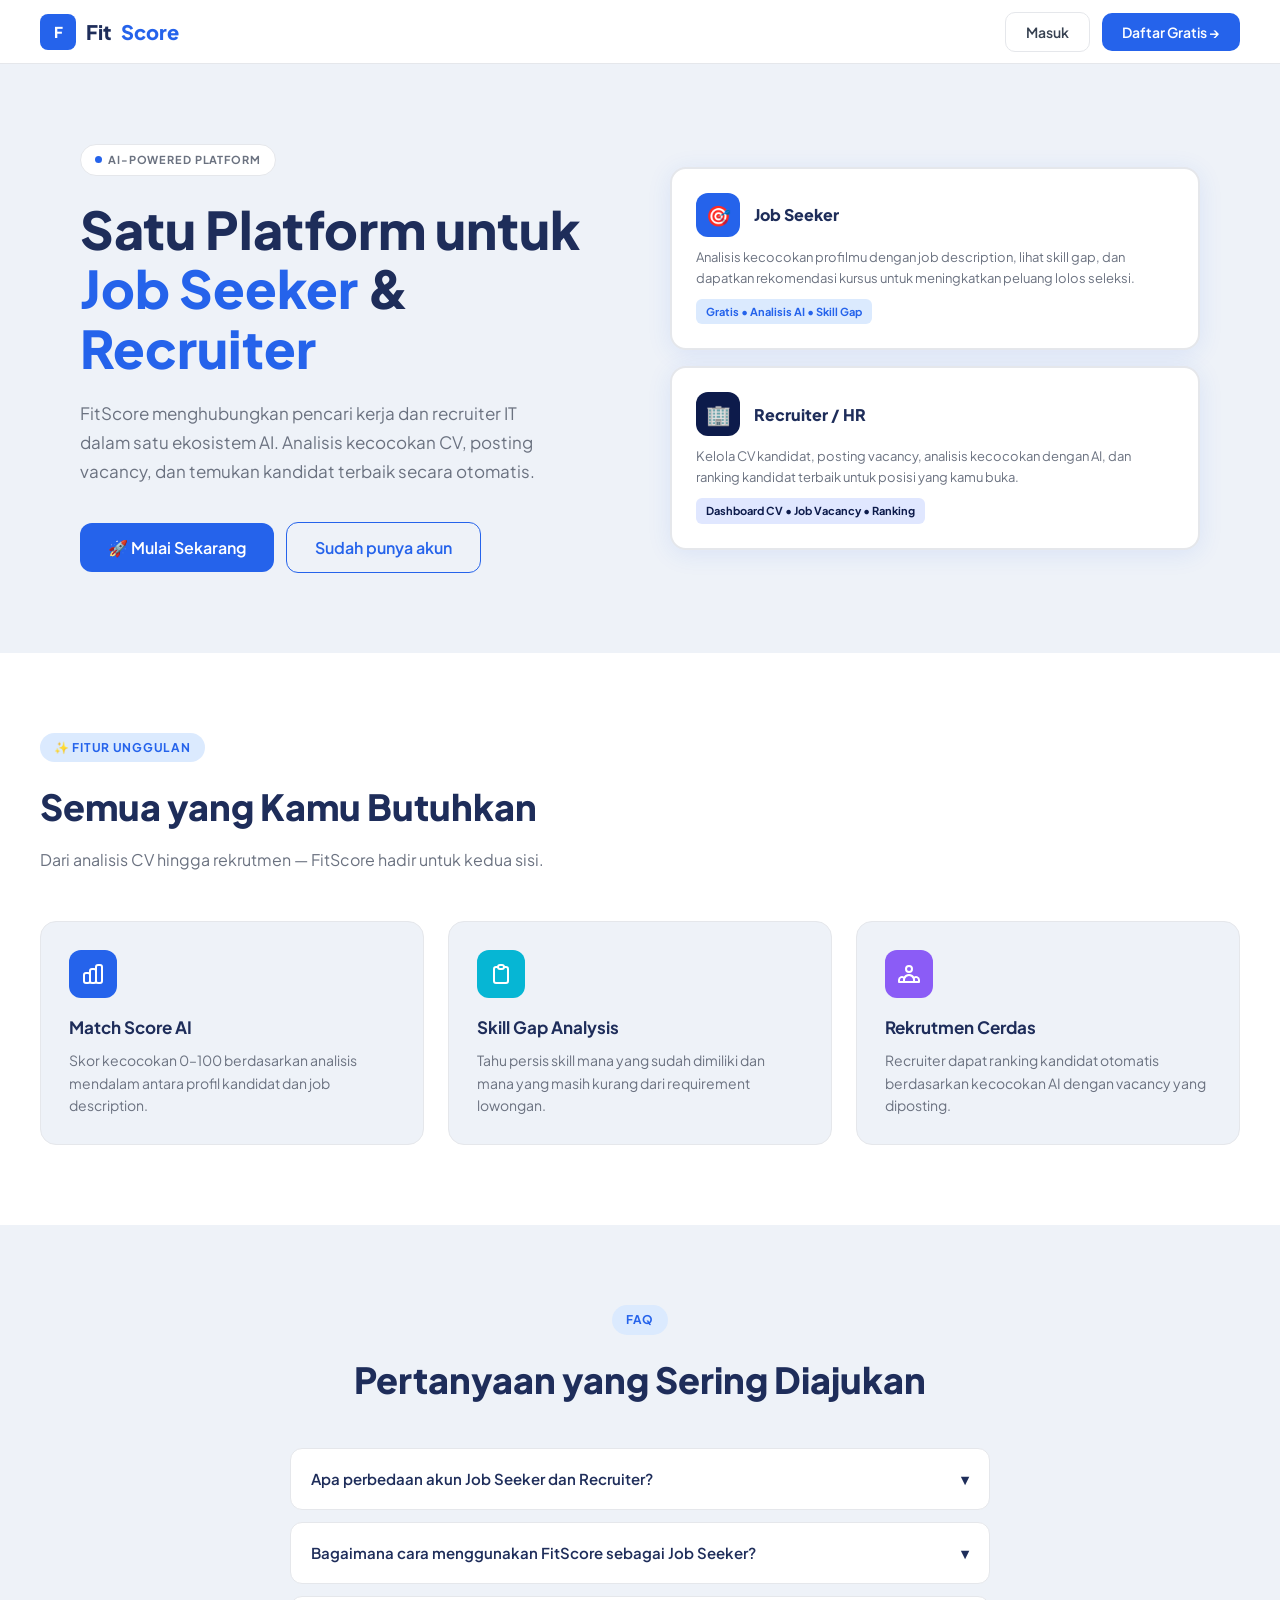
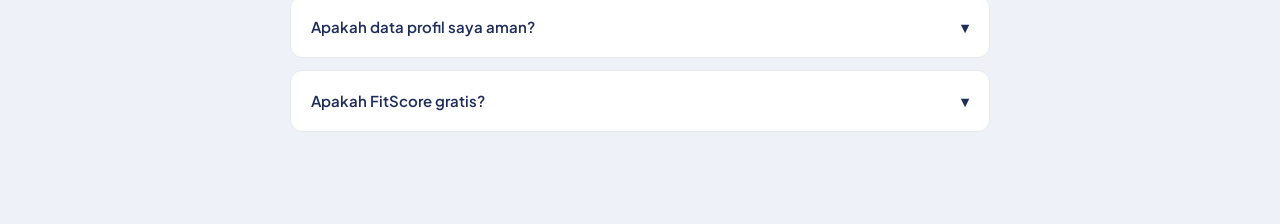
==== commit 5c7b41d5: "fix: tambahin landing page gabungan dan role" ====
--- a/recruiter.html
+++ b/recruiter.html
@@ -1,1525 +1,4191 @@
 <!DOCTYPE html>
 <html lang="id">
+
 <head>
-<meta charset="UTF-8"/>
-<meta name="viewport" content="width=device-width, initial-scale=1.0"/>
-<title>FitScore for Recruiters</title>
-<link href="https://fonts.googleapis.com/css2?family=Plus+Jakarta+Sans:wght@400;500;600;700;800&display=swap" rel="stylesheet"/>
-<style>
-*{box-sizing:border-box;margin:0;padding:0;}
-:root{
-  --bg:#EEF2F8;--white:#fff;--navy:#0D1B4B;--blue:#2563EB;--blue-light:#3B82F6;
-  --blue-pale:#EFF4FF;--cyan:#06B6D4;--purple:#8B5CF6;--green:#10B981;--red:#EF4444;
-  --amber:#F59E0B;--gray:#64748B;--gray-light:#E2E8F0;--text:#1E293B;
-  --font:'Plus Jakarta Sans',sans-serif;
-}
-html,body{height:100%;font-family:var(--font);background:var(--bg);color:var(--text);font-size:15px;}
-.page{display:none;min-height:100vh;flex-direction:column;}
-.page.active{display:flex;}
-.hidden{display:none!important;}
-
-nav{background:var(--white);border-bottom:1px solid #E2E8F0;padding:0 2.5rem;height:60px;display:flex;align-items:center;justify-content:space-between;position:sticky;top:0;z-index:200;flex-shrink:0;}
-.nav-logo{display:flex;align-items:center;gap:10px;font-size:17px;font-weight:700;color:var(--navy);cursor:pointer;}
-.logo-icon{width:32px;height:32px;background:var(--blue);border-radius:8px;display:flex;align-items:center;justify-content:center;color:#fff;font-weight:800;font-size:14px;}
-.logo-sub{font-size:10px;font-weight:700;color:var(--blue);background:var(--blue-pale);padding:2px 8px;border-radius:4px;margin-left:4px;letter-spacing:0.5px;}
-.nav-right{display:flex;align-items:center;gap:12px;}
-.nav-avatar{width:34px;height:34px;border-radius:50%;background:var(--blue-pale);border:2px solid var(--blue);display:flex;align-items:center;justify-content:center;font-size:12px;font-weight:700;color:var(--blue);}
-.nav-name{font-size:13px;font-weight:600;color:var(--navy);}
-.nav-company{font-size:11px;color:var(--gray);}
-.btn-ghost{background:transparent;border:1.5px solid var(--gray-light);color:var(--gray);padding:7px 14px;border-radius:8px;font-size:13px;cursor:pointer;font-family:var(--font);}
-.btn-ghost:hover{border-color:var(--blue);color:var(--blue);}
-.btn-primary{background:var(--blue);color:#fff;border:none;padding:9px 18px;border-radius:8px;font-size:13px;font-weight:700;cursor:pointer;font-family:var(--font);display:inline-flex;align-items:center;gap:6px;}
-.btn-primary:hover{background:#1D4ED8;}
-
-/* LOGIN */
-.login-page{background:var(--bg);}
-.login-body{flex:1;display:grid;grid-template-columns:1fr 1fr;min-height:calc(100vh - 60px);}
-.login-left{background:var(--navy);padding:4rem 3.5rem;display:flex;flex-direction:column;justify-content:center;}
-.login-left h1{font-size:38px;font-weight:800;color:#fff;line-height:1.15;margin-bottom:14px;}
-.login-left h1 span{color:#93C5FD;}
-.login-left p{color:#94A3B8;font-size:15px;line-height:1.8;max-width:360px;}
-.rec-chips{display:flex;flex-wrap:wrap;gap:8px;margin-top:2rem;}
-.rec-chip{background:rgba(255,255,255,0.08);color:#CBD5E1;font-size:12px;padding:6px 13px;border-radius:20px;border:0.5px solid rgba(255,255,255,0.12);}
-.login-right{display:flex;align-items:center;justify-content:center;padding:3rem 2rem;}
-.login-card{background:var(--white);border-radius:20px;box-shadow:0 8px 40px rgba(37,99,235,0.08);padding:2.5rem;width:420px;}
-.login-card h2{font-size:22px;font-weight:800;color:var(--navy);margin-bottom:4px;}
-.login-card .sub{font-size:13px;color:var(--gray);margin-bottom:1.75rem;}
-.fg{margin-bottom:14px;}
-.fg label{display:block;font-size:11px;font-weight:700;color:var(--navy);letter-spacing:0.5px;margin-bottom:6px;text-transform:uppercase;}
-.fg input,.fg select,.fg textarea{width:100%;padding:10px 14px;border:1.5px solid var(--gray-light);border-radius:9px;font-size:14px;font-family:var(--font);color:var(--text);background:var(--white);}
-.fg input:focus,.fg select:focus,.fg textarea:focus{outline:none;border-color:var(--blue);box-shadow:0 0 0 3px rgba(37,99,235,0.08);}
-.fg textarea{resize:vertical;min-height:80px;line-height:1.6;}
-.form-row{display:grid;grid-template-columns:1fr 1fr;gap:12px;}
-.btn-full{width:100%;background:var(--blue);color:#fff;border:none;padding:12px;border-radius:9px;font-size:14px;font-weight:700;cursor:pointer;font-family:var(--font);margin-top:4px;}
-.btn-full:hover{background:#1D4ED8;}
-.toggle-txt{text-align:center;font-size:13px;color:var(--gray);margin-top:14px;}
-.toggle-txt a{color:var(--blue);font-weight:600;cursor:pointer;}
-.divider{text-align:center;font-size:12px;color:var(--gray);margin:14px 0;position:relative;}
-.divider::before,.divider::after{content:'';position:absolute;top:50%;width:40%;height:1px;background:var(--gray-light);}
-.divider::before{left:0;}.divider::after{right:0;}
-
-/* SHELL */
-.shell{flex:1;display:flex;overflow:hidden;}
-.sidebar{width:220px;background:var(--white);border-right:1px solid #E2E8F0;padding:1.5rem 0;flex-shrink:0;display:flex;flex-direction:column;}
-.sb-section{font-size:10px;font-weight:700;color:#94A3B8;letter-spacing:0.8px;padding:0 1.25rem;margin-bottom:6px;margin-top:18px;}
-.sb-section:first-child{margin-top:0;}
-.sb-item{display:flex;align-items:center;gap:10px;padding:9px 1.25rem;font-size:13px;font-weight:500;color:var(--gray);cursor:pointer;border-left:3px solid transparent;transition:all 0.15s;}
-.sb-item:hover{background:#F8FAFF;color:var(--navy);}
-.sb-item.active{background:var(--blue-pale);color:var(--blue);font-weight:700;border-left-color:var(--blue);}
-.sb-icon{font-size:16px;width:20px;text-align:center;}
-.sb-badge{margin-left:auto;background:var(--blue);color:#fff;font-size:10px;font-weight:700;padding:2px 7px;border-radius:10px;}
-.main-area{flex:1;overflow-y:auto;padding:2rem 2.5rem;}
-
-/* TOKEN COUNTER in nav */
-.token-bar{display:flex;align-items:center;gap:8px;background:var(--blue-pale);border:1px solid #BFDBFE;border-radius:8px;padding:6px 12px;}
-.token-bar .tk-label{font-size:11px;font-weight:700;color:var(--navy);}
-.token-bar .tk-val{font-size:13px;font-weight:800;color:var(--blue);}
-.token-bar .tk-total{font-size:11px;color:var(--gray);}
-.token-bar.low .tk-val{color:var(--red);}
-.token-bar.low{background:#FEF2F2;border-color:#FECACA;}
-
-/* DASHBOARD */
-.dash-header{display:flex;align-items:center;justify-content:space-between;margin-bottom:1.75rem;}
-.dash-header h2{font-size:22px;font-weight:800;color:var(--navy);}
-.dash-header p{font-size:13px;color:var(--gray);margin-top:3px;}
-.stats-row{display:grid;grid-template-columns:repeat(4,1fr);gap:14px;margin-bottom:2rem;}
-.stat-card{background:var(--white);border-radius:14px;border:1px solid #E8EEFA;padding:1.25rem;}
-.stat-card .sc-label{font-size:11px;font-weight:700;color:var(--gray);letter-spacing:0.5px;text-transform:uppercase;margin-bottom:6px;}
-.stat-card .sc-val{font-size:28px;font-weight:800;color:var(--navy);}
-.stat-card .sc-sub{font-size:11px;color:var(--green);font-weight:600;margin-top:3px;}
-
-/* FILTERS */
-.filters-row{display:flex;align-items:center;gap:10px;margin-bottom:1.25rem;flex-wrap:wrap;}
-.search-box{flex:1;min-width:220px;position:relative;}
-.search-box input{width:100%;padding:9px 14px 9px 36px;border:1.5px solid var(--gray-light);border-radius:9px;font-size:13px;font-family:var(--font);background:var(--white);}
-.search-box input:focus{outline:none;border-color:var(--blue);}
-.search-icon{position:absolute;left:11px;top:50%;transform:translateY(-50%);font-size:14px;color:var(--gray);}
-.filter-select{padding:9px 12px;border:1.5px solid var(--gray-light);border-radius:9px;font-size:13px;font-family:var(--font);color:var(--text);background:var(--white);cursor:pointer;}
-.filter-select:focus{outline:none;border-color:var(--blue);}
-
-/* CV TABLE */
-.cv-table-wrap{background:var(--white);border-radius:16px;border:1px solid #E8EEFA;overflow:hidden;}
-.cv-table{width:100%;border-collapse:collapse;}
-.cv-table th{font-size:11px;font-weight:700;color:var(--gray);text-transform:uppercase;letter-spacing:0.5px;padding:12px 16px;background:#FAFBFF;border-bottom:1px solid #E8EEFA;text-align:left;}
-.cv-table td{padding:14px 16px;border-bottom:1px solid #F1F5F9;font-size:13px;vertical-align:middle;}
-.cv-table tr:last-child td{border-bottom:none;}
-.cv-table tr:hover td{background:#F8FAFF;cursor:pointer;}
-.cv-avatar{width:34px;height:34px;border-radius:50%;display:flex;align-items:center;justify-content:center;font-size:12px;font-weight:700;flex-shrink:0;}
-.cv-name-cell{display:flex;align-items:center;gap:10px;}
-.cv-name{font-size:13px;font-weight:600;color:var(--navy);}
-.cv-role{font-size:11px;color:var(--gray);}
-.skill-pill{display:inline-block;background:var(--blue-pale);color:var(--blue);font-size:11px;font-weight:600;padding:3px 8px;border-radius:5px;margin:2px;}
-.skill-pill.gray{background:#F1F5F9;color:var(--gray);}
-.badge{display:inline-flex;align-items:center;gap:4px;font-size:11px;font-weight:700;padding:4px 10px;border-radius:20px;}
-.badge-new{background:#F0FDF4;color:#15803D;border:1px solid #BBF7D0;}
-.badge-hot{background:#FEF2F2;color:#DC2626;border:1px solid #FECACA;}
-.badge-open{background:var(--blue-pale);color:var(--blue);border:1px solid #BFDBFE;}
-.btn-view{background:var(--blue-pale);color:var(--blue);border:1px solid #BFDBFE;padding:6px 14px;border-radius:7px;font-size:12px;font-weight:700;cursor:pointer;font-family:var(--font);}
-.btn-view:hover{background:var(--blue);color:#fff;}
-
-/* CV DETAIL */
-.cv-detail-body{flex:1;padding:2rem 2.5rem;max-width:1100px;width:100%;}
-.back-btn{display:inline-flex;align-items:center;gap:6px;color:var(--blue);font-size:13px;font-weight:600;cursor:pointer;margin-bottom:1.5rem;background:none;border:none;font-family:var(--font);}
-.back-btn:hover{text-decoration:underline;}
-.cv-detail-grid{display:grid;grid-template-columns:1fr 340px;gap:20px;align-items:start;}
-.detail-card{background:var(--white);border-radius:16px;border:1px solid #E8EEFA;padding:1.5rem;margin-bottom:16px;}
-.detail-card h3{font-size:14px;font-weight:700;color:var(--navy);margin-bottom:1rem;display:flex;align-items:center;gap:8px;}
-.dc-icon{font-size:16px;}
-.profile-header{display:flex;align-items:center;gap:16px;margin-bottom:1.25rem;}
-.ph-avatar{width:60px;height:60px;border-radius:50%;display:flex;align-items:center;justify-content:center;font-size:20px;font-weight:800;}
-.ph-name{font-size:18px;font-weight:800;color:var(--navy);}
-.ph-title{font-size:13px;color:var(--gray);margin-top:2px;}
-.ph-meta{display:flex;gap:12px;margin-top:8px;flex-wrap:wrap;}
-.ph-meta-item{font-size:12px;color:var(--gray);display:flex;align-items:center;gap:4px;}
-.exp-item{padding:12px 0;border-bottom:1px solid #F1F5F9;}
-.exp-item:last-child{border-bottom:none;}
-.exp-company{font-size:13px;font-weight:700;color:var(--navy);}
-.exp-role{font-size:12px;color:var(--blue);font-weight:600;margin-top:1px;}
-.exp-period{font-size:11px;color:var(--gray);margin-top:2px;}
-.exp-desc{font-size:12px;color:var(--gray);line-height:1.6;margin-top:6px;}
-.tags-wrap{display:flex;flex-wrap:wrap;gap:7px;}
-.stag{background:var(--blue-pale);color:var(--blue);font-size:12px;font-weight:600;padding:5px 11px;border-radius:6px;}
-.stag-green{background:#F0FDF4;color:#15803D;}
-.stag-purple{background:#F5F3FF;color:#7C3AED;}
-
-/* ANALYSIS PANEL */
-.analysis-panel{position:sticky;top:80px;}
-.ap-card{background:var(--white);border-radius:16px;border:1px solid #E8EEFA;padding:1.5rem;}
-.ap-title{font-size:15px;font-weight:700;color:var(--navy);margin-bottom:4px;}
-.ap-sub{font-size:12px;color:var(--gray);margin-bottom:1.25rem;}
-.vacancy-select-wrap{margin-bottom:14px;}
-.vacancy-select-wrap label{font-size:11px;font-weight:700;color:var(--navy);letter-spacing:0.5px;text-transform:uppercase;display:block;margin-bottom:6px;}
-.vacancy-select-wrap select{width:100%;padding:10px 12px;border:1.5px solid var(--gray-light);border-radius:9px;font-size:13px;font-family:var(--font);color:var(--text);background:var(--white);}
-.vacancy-select-wrap select:focus{outline:none;border-color:var(--blue);}
-.btn-analyze{width:100%;background:var(--blue);color:#fff;border:none;padding:12px;border-radius:9px;font-size:14px;font-weight:700;cursor:pointer;font-family:var(--font);display:flex;align-items:center;justify-content:center;gap:8px;}
-.btn-analyze:hover{background:#1D4ED8;}
-.btn-analyze:disabled{opacity:0.5;cursor:not-allowed;}
-.spin{width:18px;height:18px;border:2px solid rgba(255,255,255,0.3);border-top-color:#fff;border-radius:50%;animation:sp 0.7s linear infinite;display:none;}
-.spin.show{display:block;}
-@keyframes sp{to{transform:rotate(360deg);}}
-.result-mini{display:none;margin-top:1.25rem;}
-.result-mini.show{display:block;}
-.rm-score-row{display:flex;align-items:center;gap:12px;margin-bottom:1rem;}
-.rm-ring{position:relative;width:70px;height:70px;flex-shrink:0;}
-.rm-ring svg{transform:rotate(-90deg);}
-.rm-ring-txt{position:absolute;inset:0;display:flex;flex-direction:column;align-items:center;justify-content:center;}
-.rm-num{font-size:20px;font-weight:800;color:var(--navy);line-height:1;}
-.rm-lbl{font-size:8px;font-weight:700;color:var(--gray);letter-spacing:0.5px;}
-.rm-verdict{font-size:15px;font-weight:700;color:var(--navy);}
-.rm-bars{display:flex;flex-direction:column;gap:8px;margin-bottom:1rem;}
-.rm-bar-item{display:flex;align-items:center;gap:8px;}
-.rm-bar-label{font-size:11px;color:var(--gray);width:100px;flex-shrink:0;}
-.rm-bar-track{flex:1;height:7px;background:#F1F5F9;border-radius:3px;overflow:hidden;}
-.rm-bar-fill{height:100%;border-radius:3px;transition:width 0.8s cubic-bezier(0.25,1,0.5,1);}
-.rm-bar-pct{font-size:11px;font-weight:700;color:var(--navy);width:30px;text-align:right;}
-.rm-gap-title{font-size:10px;font-weight:700;color:var(--gray);letter-spacing:0.8px;margin-bottom:8px;}
-.rm-gap-wrap{display:flex;flex-wrap:wrap;gap:6px;}
-.g-tag{font-size:11px;font-weight:600;padding:4px 10px;border-radius:6px;}
-.g-match{background:#F0FDF4;color:#15803D;border:1px solid #BBF7D0;}
-.g-partial{background:#FFFBEB;color:#B45309;border:1px solid #FDE68A;}
-.g-miss{background:#FEF2F2;color:#DC2626;border:1px solid #FECACA;}
-.rm-courses{margin-top:1rem;}
-.rm-courses-title{font-size:10px;font-weight:700;color:var(--gray);letter-spacing:0.8px;margin-bottom:8px;}
-.rc-item{display:flex;align-items:center;gap:8px;padding:8px;background:#FAFBFF;border:1px solid #E8EEFA;border-radius:8px;margin-bottom:6px;}
-.rc-icon{font-size:16px;width:28px;height:28px;display:flex;align-items:center;justify-content:center;background:var(--blue-pale);border-radius:6px;flex-shrink:0;}
-.rc-name{font-size:12px;font-weight:600;color:var(--navy);}
-.rc-platform{font-size:10px;color:var(--gray);}
-.rc-badge{margin-left:auto;font-size:10px;font-weight:700;padding:2px 7px;border-radius:4px;background:var(--blue-pale);color:var(--blue);white-space:nowrap;flex-shrink:0;}
-.divider-line{height:1px;background:#F1F5F9;margin:1rem 0;}
-
-/* TOKEN INFO IN ANALYSIS PANEL */
-.token-info-box{background:#F8FAFF;border:1px solid #BFDBFE;border-radius:10px;padding:10px 12px;margin-bottom:14px;display:flex;align-items:center;justify-content:space-between;}
-.tib-left .tib-label{font-size:10px;font-weight:700;color:var(--gray);letter-spacing:0.5px;text-transform:uppercase;}
-.tib-left .tib-val{font-size:15px;font-weight:800;color:var(--blue);margin-top:1px;}
-.tib-left .tib-reset{font-size:10px;color:var(--gray);}
-.tib-right button{background:var(--blue);color:#fff;border:none;padding:6px 12px;border-radius:7px;font-size:11px;font-weight:700;cursor:pointer;font-family:var(--font);}
-.tib-empty .tib-val{color:var(--red)!important;}
-.tib-empty{background:#FEF2F2;border-color:#FECACA;}
-
-/* VACANCIES */
-.vac-header{display:flex;align-items:flex-start;justify-content:space-between;margin-bottom:1.75rem;}
-.vac-grid{display:grid;grid-template-columns:repeat(auto-fill,minmax(300px,1fr));gap:16px;}
-.vac-card{background:var(--white);border-radius:16px;border:1px solid #E8EEFA;padding:1.5rem;cursor:pointer;transition:box-shadow 0.15s;}
-.vac-card:hover{box-shadow:0 4px 20px rgba(37,99,235,0.1);}
-.vac-card-top{display:flex;align-items:flex-start;justify-content:space-between;margin-bottom:10px;}
-.vac-title{font-size:15px;font-weight:700;color:var(--navy);}
-.vac-company{font-size:12px;color:var(--gray);margin-top:2px;}
-.vac-meta{display:flex;gap:8px;flex-wrap:wrap;margin:10px 0;}
-.vac-meta-chip{background:#F1F5F9;color:var(--gray);font-size:11px;font-weight:600;padding:4px 9px;border-radius:5px;}
-.vac-desc{font-size:12px;color:var(--gray);line-height:1.6;margin-bottom:12px;display:-webkit-box;-webkit-line-clamp:3;-webkit-box-orient:vertical;overflow:hidden;}
-.vac-footer{display:flex;align-items:center;justify-content:space-between;}
-.vac-apps{font-size:12px;color:var(--gray);}
-
-/* ADD VACANCY */
-.addvac-body{flex:1;padding:2rem 2.5rem;max-width:800px;width:100%;}
-.addvac-body h2{font-size:22px;font-weight:800;color:var(--navy);margin-bottom:4px;}
-.addvac-body .sub{font-size:13px;color:var(--gray);margin-bottom:2rem;}
-.form-card{background:var(--white);border-radius:16px;border:1px solid #E8EEFA;padding:1.5rem;margin-bottom:16px;}
-.form-card h3{font-size:14px;font-weight:700;color:var(--navy);margin-bottom:1.25rem;}
-.req-list{display:flex;flex-direction:column;gap:8px;}
-.req-row{display:flex;gap:8px;}
-.req-row input{flex:1;padding:9px 12px;border:1.5px solid var(--gray-light);border-radius:8px;font-size:13px;font-family:var(--font);}
-.req-row input:focus{outline:none;border-color:var(--blue);}
-.req-del{background:none;border:1.5px solid #FECACA;color:#DC2626;padding:9px 12px;border-radius:8px;cursor:pointer;font-size:14px;}
-.btn-add-req{width:100%;border:1.5px dashed #BFDBFE;background:#F8FBFF;color:var(--blue);padding:9px;border-radius:8px;font-size:13px;font-weight:600;cursor:pointer;font-family:var(--font);margin-top:8px;}
-.btn-add-req:hover{background:var(--blue-pale);}
-.form-actions{display:flex;gap:10px;justify-content:flex-end;margin-top:8px;}
-.btn-cancel{background:transparent;border:1.5px solid var(--gray-light);color:var(--gray);padding:10px 22px;border-radius:9px;font-size:14px;font-weight:600;cursor:pointer;font-family:var(--font);}
-
-/* MODAL BACKDROP */
-.modal-backdrop{position:fixed;inset:0;background:rgba(15,23,42,0.5);z-index:500;display:none;align-items:center;justify-content:center;}
-.modal-backdrop.show{display:flex;}
-.modal{background:var(--white);border-radius:20px;padding:2rem;width:480px;max-width:90vw;box-shadow:0 20px 60px rgba(0,0,0,0.15);}
-.modal h3{font-size:18px;font-weight:800;color:var(--navy);margin-bottom:4px;}
-.modal .msub{font-size:13px;color:var(--gray);margin-bottom:1.5rem;}
-.modal-actions{display:flex;gap:10px;justify-content:flex-end;margin-top:1.25rem;}
-
-/* ═══ VIDEO AD OVERLAY ═══ */
-#ad-overlay{
-  position:fixed;inset:0;
-  background:rgba(5,10,30,0.92);
-  z-index:900;display:none;
-  align-items:center;justify-content:center;
-  backdrop-filter:blur(6px);
-}
-#ad-overlay.show{display:flex;}
-
-.ad-container{
-  width:640px;max-width:95vw;
-  background:#000;
-  border-radius:16px;
-  overflow:hidden;
-  box-shadow:0 30px 80px rgba(0,0,0,0.6);
-  position:relative;
-  display:flex;flex-direction:column;
-}
-
-/* Video wrapper — 16:9 */
-.ad-video-wrap{
-  position:relative;
-  width:100%;
-  padding-top:56.25%;/* 16:9 */
-  background:#000;
-  flex-shrink:0;
-}
-.ad-video-wrap video{
-  position:absolute;inset:0;
-  width:100%;height:100%;
-  object-fit:cover;
-  display:block;
-}
-
-/* Top HUD – sits over the video */
-.ad-hud{
-  position:absolute;top:0;left:0;right:0;
-  display:flex;align-items:center;justify-content:space-between;
-  padding:10px 14px;
-  background:linear-gradient(to bottom,rgba(0,0,0,0.7) 0%,transparent 100%);
-  pointer-events:none;
-  z-index:5;
-}
-.ad-hud-label{
-  display:flex;align-items:center;gap:6px;
-  font-size:11px;font-weight:700;
-  color:rgba(255,255,255,0.85);
-  letter-spacing:0.8px;text-transform:uppercase;
-}
-.ad-hud-dot{
-  width:8px;height:8px;border-radius:50%;
-  background:#EF4444;
-  animation:blink 1.2s ease-in-out infinite;
-}
-@keyframes blink{0%,100%{opacity:1;}50%{opacity:0.3;}}
-
-/* Countdown timer badge – bottom-right over video */
-.ad-countdown-badge{
-  position:absolute;bottom:52px;right:14px;
-  background:rgba(0,0,0,0.75);
-  border:1.5px solid rgba(255,255,255,0.25);
-  color:#fff;
-  font-size:13px;font-weight:700;font-family:var(--font);
-  padding:6px 14px;border-radius:8px;
-  z-index:6;
-  pointer-events:none;
-  display:flex;align-items:center;gap:6px;
-  transition:opacity 0.3s;
-}
-.ad-countdown-badge.fade{opacity:0;}
-
-/* Skip button – bottom-right over video, hidden until 5s */
-.ad-skip-btn{
-  position:absolute;bottom:52px;right:14px;
-  background:rgba(0,0,0,0.75);
-  border:1.5px solid rgba(255,255,255,0.5);
-  color:#fff;
-  font-size:13px;font-weight:700;font-family:var(--font);
-  padding:7px 16px;border-radius:8px;
-  cursor:pointer;
-  z-index:7;
-  display:none;
-  align-items:center;gap:6px;
-  transition:background 0.15s;
-}
-.ad-skip-btn:hover{background:rgba(255,255,255,0.2);}
-.ad-skip-btn.show{display:flex;}
-
-/* Close (X) button – top-right corner of entire container */
-.ad-close-btn{
-  position:absolute;top:10px;right:12px;
-  width:30px;height:30px;
-  background:rgba(0,0,0,0.7);
-  border:1.5px solid rgba(255,255,255,0.4);
-  color:#fff;border-radius:50%;
-  font-size:15px;font-weight:700;
-  cursor:pointer;
-  display:none;align-items:center;justify-content:center;
-  font-family:var(--font);
-  z-index:10;
-  transition:background 0.15s;
-}
-.ad-close-btn:hover{background:rgba(255,255,255,0.25);}
-.ad-close-btn.show{display:flex;}
-
-/* Progress bar at very bottom of video */
-.ad-video-progress{
-  position:absolute;bottom:0;left:0;right:0;
-  height:4px;background:rgba(255,255,255,0.2);
-  z-index:6;
-}
-.ad-video-progress-fill{
-  height:100%;background:#2563EB;
-  width:0%;transition:width 0.1s linear;
-}
-
-/* Bottom info bar below video */
-.ad-info-bar{
-  background:#0D1B4B;
-  padding:12px 18px;
-  display:flex;align-items:center;justify-content:space-between;
-  gap:12px;flex-shrink:0;
-}
-.ad-brand-row{display:flex;align-items:center;gap:10px;}
-.ad-brand-icon{
-  width:36px;height:36px;border-radius:8px;
-  background:var(--blue);
-  display:flex;align-items:center;justify-content:center;
-  font-size:18px;font-weight:800;color:#fff;flex-shrink:0;
-}
-.ad-brand-name{font-size:13px;font-weight:700;color:#fff;}
-.ad-brand-tagline{font-size:11px;color:#93C5FD;margin-top:1px;}
-.ad-cta-btn{
-  background:var(--blue);color:#fff;border:none;
-  padding:8px 18px;border-radius:8px;
-  font-size:12px;font-weight:700;cursor:pointer;
-  font-family:var(--font);white-space:nowrap;flex-shrink:0;
-}
-.ad-cta-btn:hover{background:#1D4ED8;}
-
-/* Closing countdown bar (appears after skip) */
-.ad-closing-bar{
-  display:none;
-  background:rgba(0,0,0,0.82);
-  padding:10px 18px;
-  align-items:center;justify-content:space-between;
-  border-top:1px solid rgba(255,255,255,0.1);
-  flex-shrink:0;
-}
-.ad-closing-bar.show{display:flex;}
-.ad-closing-txt{font-size:12px;color:rgba(255,255,255,0.7);}
-.ad-closing-count{
-  font-size:22px;font-weight:800;color:#fff;
-  min-width:32px;text-align:center;line-height:1;
-}
-
-/* ═══ SUBSCRIPTION POPUP ═══ */
-#sub-popup{position:fixed;bottom:24px;right:24px;z-index:800;width:340px;transform:translateY(120%);transition:transform 0.4s cubic-bezier(0.34,1.56,0.64,1);pointer-events:none;}
-#sub-popup.show{transform:translateY(0);pointer-events:all;}
-.sp-card{background:var(--white);border-radius:18px;box-shadow:0 20px 60px rgba(13,27,75,0.18);border:1px solid #E8EEFA;overflow:hidden;}
-.sp-top{background:linear-gradient(135deg,#0D1B4B 0%,#2563EB 100%);padding:16px 18px 14px;}
-.sp-close{position:absolute;top:10px;right:10px;background:rgba(255,255,255,0.15);border:none;color:#fff;width:24px;height:24px;border-radius:50%;font-size:14px;cursor:pointer;display:flex;align-items:center;justify-content:center;}
-.sp-top-inner{position:relative;}
-.sp-crown{font-size:22px;margin-bottom:6px;}
-.sp-title{font-size:15px;font-weight:800;color:#fff;margin-bottom:3px;}
-.sp-subtitle{font-size:11px;color:#93C5FD;}
-.sp-body{padding:14px 18px;}
-.sp-plans{display:flex;flex-direction:column;gap:8px;margin-bottom:14px;}
-.sp-plan{border:1.5px solid var(--gray-light);border-radius:12px;padding:12px 14px;cursor:pointer;transition:all 0.15s;position:relative;}
-.sp-plan:hover{border-color:var(--blue);}
-.sp-plan.featured{border-color:var(--blue);background:var(--blue-pale);}
-.sp-plan-badge{position:absolute;top:-8px;left:12px;background:var(--blue);color:#fff;font-size:9px;font-weight:700;padding:2px 8px;border-radius:4px;letter-spacing:0.5px;}
-.sp-plan-name{font-size:13px;font-weight:700;color:var(--navy);margin-bottom:3px;}
-.sp-plan-price{font-size:18px;font-weight:800;color:var(--blue);}
-.sp-plan-price span{font-size:11px;font-weight:500;color:var(--gray);}
-.sp-plan-perks{margin-top:6px;display:flex;flex-direction:column;gap:3px;}
-.sp-plan-perk{font-size:11px;color:var(--gray);display:flex;align-items:center;gap:5px;}
-.sp-plan-perk::before{content:'✓';color:var(--green);font-weight:700;font-size:11px;}
-.sp-btn{width:100%;background:var(--blue);color:#fff;border:none;padding:11px;border-radius:9px;font-size:13px;font-weight:700;cursor:pointer;font-family:var(--font);}
-.sp-btn:hover{background:#1D4ED8;}
-.sp-dismiss{width:100%;background:none;border:none;color:var(--gray);font-size:12px;cursor:pointer;font-family:var(--font);margin-top:8px;padding:4px;}
-.sp-dismiss:hover{color:var(--navy);}
-
-/* ═══ PRICING MODAL ═══ */
-#pricing-modal{position:fixed;inset:0;background:rgba(15,23,42,0.6);z-index:950;display:none;align-items:center;justify-content:center;}
-#pricing-modal.show{display:flex;}
-.pm-card{background:var(--white);border-radius:24px;width:780px;max-width:95vw;max-height:90vh;overflow-y:auto;padding:2.5rem;box-shadow:0 30px 80px rgba(0,0,0,0.2);}
-.pm-header{text-align:center;margin-bottom:2rem;}
-.pm-header h2{font-size:28px;font-weight:800;color:var(--navy);margin-bottom:8px;}
-.pm-header p{font-size:14px;color:var(--gray);}
-.pm-plans{display:grid;grid-template-columns:1fr 1fr 1fr;gap:16px;margin-bottom:2rem;}
-.pm-plan{border:1.5px solid var(--gray-light);border-radius:16px;padding:1.5rem;text-align:center;position:relative;transition:all 0.2s;}
-.pm-plan:hover{box-shadow:0 8px 30px rgba(37,99,235,0.12);}
-.pm-plan.recommended{border-color:var(--blue);border-width:2px;}
-.pm-plan .rec-badge{position:absolute;top:-12px;left:50%;transform:translateX(-50%);background:var(--blue);color:#fff;font-size:10px;font-weight:700;padding:3px 14px;border-radius:20px;white-space:nowrap;letter-spacing:0.5px;}
-.pm-plan-icon{font-size:28px;margin-bottom:8px;}
-.pm-plan-name{font-size:16px;font-weight:800;color:var(--navy);margin-bottom:4px;}
-.pm-plan-price{font-size:26px;font-weight:800;color:var(--blue);margin-bottom:4px;}
-.pm-plan-price .period{font-size:12px;font-weight:500;color:var(--gray);}
-.pm-plan-desc{font-size:12px;color:var(--gray);margin-bottom:16px;line-height:1.6;}
-.pm-perks{text-align:left;display:flex;flex-direction:column;gap:7px;margin-bottom:20px;}
-.pm-perk{font-size:12px;color:var(--text);display:flex;align-items:flex-start;gap:7px;line-height:1.4;}
-.pm-perk .ck{color:var(--green);font-weight:700;flex-shrink:0;font-size:13px;}
-.pm-perk .cx{color:#CBD5E1;font-weight:700;flex-shrink:0;font-size:13px;}
-.pm-plan-btn{width:100%;padding:10px;border-radius:9px;font-size:13px;font-weight:700;cursor:pointer;font-family:var(--font);border:none;}
-.pm-plan-btn.primary{background:var(--blue);color:#fff;}
-.pm-plan-btn.primary:hover{background:#1D4ED8;}
-.pm-plan-btn.ghost{background:var(--blue-pale);color:var(--blue);border:1.5px solid #BFDBFE;}
-.pm-plan-btn.ghost:hover{background:var(--blue);color:#fff;}
-.pm-close-row{text-align:center;}
-.pm-close-row button{background:none;border:none;color:var(--gray);font-size:13px;cursor:pointer;font-family:var(--font);}
-
-/* ═══ NO TOKEN MODAL ═══ */
-#no-token-modal{position:fixed;inset:0;background:rgba(15,23,42,0.6);z-index:960;display:none;align-items:center;justify-content:center;}
-#no-token-modal.show{display:flex;}
-.ntm-card{background:var(--white);border-radius:20px;padding:2rem;width:420px;max-width:90vw;text-align:center;box-shadow:0 20px 60px rgba(0,0,0,0.2);}
-.ntm-icon{font-size:44px;margin-bottom:14px;}
-.ntm-title{font-size:18px;font-weight:800;color:var(--navy);margin-bottom:8px;}
-.ntm-desc{font-size:13px;color:var(--gray);line-height:1.7;margin-bottom:20px;}
-.ntm-reset{font-size:11px;color:var(--gray);margin-bottom:20px;}
-.ntm-reset span{font-weight:700;color:var(--navy);}
-
-/* COLOR HELPERS */
-.c-blue{background:#DBEAFE;}.c-teal{background:#CCFBF1;}.c-purple{background:#EDE9FE;}.c-orange{background:#FFEDD5;}
-</style>
+  <meta charset="UTF-8">
+  <meta name="viewport" content="width=device-width, initial-scale=1.0">
+  <title>FitScore — AI-Powered Career & Recruitment Platform</title>
+  <meta name="description"
+    content="FitScore menyatukan Job Seeker dan Recruiter dalam satu platform AI. Analisis kecocokan CV, posting vacancy, dan temukan kandidat terbaik.">
+  <link href="https://fonts.googleapis.com/css2?family=Plus+Jakarta+Sans:wght@400;500;600;700;800&display=swap"
+    rel="stylesheet">
+  <style>
+    *,
+    *::before,
+    *::after {
+      box-sizing: border-box;
+      margin: 0;
+      padding: 0;
+    }
+
+    :root {
+      --blue: #2563EB;
+      --blue-dark: #1E3A8A;
+      --blue-light: #DBEAFE;
+      --blue-mid: #3B82F6;
+      --blue-pale: #EFF4FF;
+      --cyan: #06B6D4;
+      --purple: #8B5CF6;
+      --green: #10B981;
+      --red: #EF4444;
+      --amber: #F59E0B;
+      --navy: #0D1B4B;
+      --bg: #EEF2F8;
+      --white: #FFFFFF;
+      --text-dark: #1E2D5A;
+      --text-mid: #374151;
+      --text-muted: #6B7280;
+      --border: #E5E7EB;
+      --gray: #64748B;
+      --gray-light: #E2E8F0;
+      --shadow: 0 4px 24px rgba(37, 99, 235, 0.10);
+      --shadow-lg: 0 8px 40px rgba(37, 99, 235, 0.15);
+      --font: 'Plus Jakarta Sans', sans-serif;
+    }
+
+    html {
+      scroll-behavior: smooth;
+    }
+
+    body {
+      font-family: var(--font);
+      background: var(--bg);
+      color: var(--text-dark);
+      line-height: 1.6;
+      min-height: 100vh;
+    }
+
+    /* ── PAGE SYSTEM ── */
+    .page {
+      display: none;
+      min-height: 100vh;
+      flex-direction: column;
+    }
+
+    .page.active {
+      display: flex;
+    }
+
+    .hidden {
+      display: none !important;
+    }
+
+    /* ── NAV ── */
+    nav {
+      background: var(--white);
+      border-bottom: 1px solid var(--border);
+      padding: 0 40px;
+      height: 64px;
+      display: flex;
+      align-items: center;
+      justify-content: space-between;
+      position: sticky;
+      top: 0;
+      z-index: 200;
+      flex-shrink: 0;
+    }
+
+    .logo {
+      display: flex;
+      align-items: center;
+      gap: 10px;
+      font-weight: 800;
+      font-size: 20px;
+      color: var(--text-dark);
+      text-decoration: none;
+      cursor: pointer;
+    }
+
+    .logo-icon {
+      width: 36px;
+      height: 36px;
+      background: var(--blue);
+      border-radius: 8px;
+      display: flex;
+      align-items: center;
+      justify-content: center;
+      color: white;
+      font-weight: 800;
+      font-size: 15px;
+    }
+
+    .logo span {
+      color: var(--blue);
+    }
+
+    .role-badge {
+      font-size: 10px;
+      font-weight: 700;
+      color: var(--blue);
+      background: var(--blue-pale);
+      padding: 2px 8px;
+      border-radius: 4px;
+      margin-left: 4px;
+      letter-spacing: 0.5px;
+    }
+
+    .nav-links {
+      display: flex;
+      gap: 32px;
+      list-style: none;
+    }
+
+    .nav-links a {
+      text-decoration: none;
+      color: var(--text-mid);
+      font-size: 15px;
+      font-weight: 500;
+      transition: color .2s;
+      cursor: pointer;
+    }
+
+    .nav-links a:hover,
+    .nav-links a.active {
+      color: var(--blue);
+    }
+
+    .nav-right {
+      display: flex;
+      align-items: center;
+      gap: 12px;
+    }
+
+    .nav-avatar {
+      width: 34px;
+      height: 34px;
+      border-radius: 50%;
+      background: var(--blue-pale);
+      border: 2px solid var(--blue);
+      display: flex;
+      align-items: center;
+      justify-content: center;
+      font-size: 12px;
+      font-weight: 700;
+      color: var(--blue);
+      cursor: pointer;
+    }
+
+    .nav-user-name {
+      font-size: 14px;
+      font-weight: 600;
+      color: var(--text-mid);
+    }
+
+    .nav-company {
+      font-size: 11px;
+      color: var(--gray);
+    }
+
+    /* ── BUTTONS ── */
+    .btn {
+      display: inline-flex;
+      align-items: center;
+      gap: 8px;
+      padding: 10px 20px;
+      border-radius: 10px;
+      font-size: 14px;
+      font-weight: 600;
+      cursor: pointer;
+      border: none;
+      transition: all .2s;
+      text-decoration: none;
+      font-family: inherit;
+    }
+
+    .btn-primary {
+      background: var(--blue);
+      color: white;
+    }
+
+    .btn-primary:hover {
+      background: #1D4ED8;
+      transform: translateY(-1px);
+      box-shadow: 0 4px 14px rgba(37, 99, 235, .4);
+    }
+
+    .btn-outline {
+      background: transparent;
+      color: var(--blue);
+      border: 1.5px solid var(--blue);
+    }
+
+    .btn-outline:hover {
+      background: var(--blue-light);
+    }
+
+    .btn-ghost {
+      background: transparent;
+      color: var(--text-mid);
+      border: 1.5px solid var(--border);
+      font-family: inherit;
+      cursor: pointer;
+    }
+
+    .btn-ghost:hover {
+      background: var(--bg);
+      color: var(--text-dark);
+      border-color: var(--blue);
+    }
+
+    .btn-lg {
+      padding: 14px 28px;
+      font-size: 16px;
+      border-radius: 12px;
+    }
+
+    .btn-danger {
+      background: #FEE2E2;
+      color: var(--red);
+      border: none;
+    }
+
+    .btn-full {
+      width: 100%;
+      background: var(--blue);
+      color: #fff;
+      border: none;
+      padding: 12px;
+      border-radius: 9px;
+      font-size: 14px;
+      font-weight: 700;
+      cursor: pointer;
+      font-family: var(--font);
+      margin-top: 4px;
+    }
+
+    .btn-full:hover {
+      background: #1D4ED8;
+    }
+
+    /* ── FORMS ── */
+    .form-group {
+      margin-bottom: 18px;
+    }
+
+    .fg {
+      margin-bottom: 14px;
+    }
+
+    .form-label,
+    .fg label {
+      display: block;
+      font-size: 13px;
+      font-weight: 600;
+      color: var(--text-mid);
+      margin-bottom: 6px;
+    }
+
+    .fg label {
+      font-size: 11px;
+      font-weight: 700;
+      color: var(--navy);
+      letter-spacing: 0.5px;
+      text-transform: uppercase;
+    }
+
+    .form-input,
+    .fg input,
+    .fg select,
+    .fg textarea {
+      width: 100%;
+      padding: 12px 14px;
+      border: 1.5px solid var(--border);
+      border-radius: 10px;
+      font-size: 14px;
+      font-family: inherit;
+      color: var(--text-dark);
+      background: var(--white);
+      transition: border-color .2s;
+      outline: none;
+    }
+
+    .fg input,
+    .fg select,
+    .fg textarea {
+      padding: 10px 14px;
+      border-radius: 9px;
+      border-color: var(--gray-light);
+    }
+
+    .form-input:focus,
+    .fg input:focus,
+    .fg select:focus,
+    .fg textarea:focus {
+      border-color: var(--blue);
+      box-shadow: 0 0 0 3px rgba(37, 99, 235, .1);
+    }
+
+    .form-input::placeholder,
+    .fg input::placeholder {
+      color: #9CA3AF;
+    }
+
+    textarea.form-input,
+    .fg textarea {
+      resize: vertical;
+      min-height: 80px;
+      line-height: 1.6;
+    }
+
+    .form-row {
+      display: grid;
+      grid-template-columns: 1fr 1fr;
+      gap: 16px;
+    }
+
+    .form-divider {
+      text-align: center;
+      font-size: 13px;
+      color: var(--text-muted);
+      margin: 16px 0;
+    }
+
+    .divider {
+      text-align: center;
+      font-size: 12px;
+      color: var(--gray);
+      margin: 14px 0;
+      position: relative;
+    }
+
+    .divider::before,
+    .divider::after {
+      content: '';
+      position: absolute;
+      top: 50%;
+      width: 40%;
+      height: 1px;
+      background: var(--gray-light);
+    }
+
+    .divider::before {
+      left: 0;
+    }
+
+    .divider::after {
+      right: 0;
+    }
+
+    .link {
+      color: var(--blue);
+      font-weight: 600;
+      cursor: pointer;
+      text-decoration: none;
+    }
+
+    .link:hover {
+      text-decoration: underline;
+    }
+
+    .toggle-txt {
+      text-align: center;
+      font-size: 13px;
+      color: var(--gray);
+      margin-top: 14px;
+    }
+
+    .toggle-txt a {
+      color: var(--blue);
+      font-weight: 600;
+      cursor: pointer;
+    }
+
+    /* ── LANDING ── */
+    .hero {
+      flex: 1;
+      padding: 80px 40px;
+      display: grid;
+      grid-template-columns: 1fr 1fr;
+      gap: 60px;
+      align-items: center;
+      max-width: 1200px;
+      margin: 0 auto;
+      width: 100%;
+    }
+
+    .hero-badge {
+      display: inline-flex;
+      align-items: center;
+      gap: 6px;
+      background: var(--white);
+      border: 1px solid var(--border);
+      border-radius: 999px;
+      padding: 6px 14px;
+      font-size: 11px;
+      font-weight: 700;
+      letter-spacing: .08em;
+      color: var(--text-muted);
+      text-transform: uppercase;
+      margin-bottom: 24px;
+    }
+
+    .hero-badge-dot {
+      width: 7px;
+      height: 7px;
+      background: var(--blue);
+      border-radius: 50%;
+    }
+
+    .hero-title {
+      font-size: 52px;
+      font-weight: 800;
+      line-height: 1.15;
+      color: var(--text-dark);
+      margin-bottom: 20px;
+    }
+
+    .hero-title .highlight {
+      color: var(--blue);
+    }
+
+    .hero-desc {
+      font-size: 17px;
+      color: var(--text-muted);
+      line-height: 1.7;
+      margin-bottom: 36px;
+      max-width: 480px;
+    }
+
+    .hero-btns {
+      display: flex;
+      gap: 12px;
+      align-items: center;
+      flex-wrap: wrap;
+    }
+
+    /* Role cards on landing */
+    .role-cards {
+      display: flex;
+      flex-direction: column;
+      gap: 16px;
+    }
+
+    .role-card {
+      background: var(--white);
+      border-radius: 16px;
+      padding: 24px;
+      border: 2px solid var(--border);
+      box-shadow: var(--shadow);
+      transition: all .2s;
+      cursor: pointer;
+    }
+
+    .role-card:hover {
+      border-color: var(--blue);
+      transform: translateY(-2px);
+      box-shadow: var(--shadow-lg);
+    }
+
+    .role-card-header {
+      display: flex;
+      align-items: center;
+      gap: 14px;
+      margin-bottom: 10px;
+    }
+
+    .role-card-icon {
+      width: 44px;
+      height: 44px;
+      border-radius: 12px;
+      background: var(--blue);
+      display: flex;
+      align-items: center;
+      justify-content: center;
+      font-size: 20px;
+      flex-shrink: 0;
+    }
+
+    .role-card-icon.recruiter {
+      background: var(--navy);
+    }
+
+    .role-card h3 {
+      font-size: 16px;
+      font-weight: 800;
+      color: var(--text-dark);
+    }
+
+    .role-card p {
+      font-size: 13px;
+      color: var(--text-muted);
+      line-height: 1.6;
+    }
+
+    .role-card .role-tag {
+      display: inline-block;
+      margin-top: 10px;
+      font-size: 11px;
+      font-weight: 700;
+      padding: 4px 10px;
+      border-radius: 6px;
+      background: var(--blue-light);
+      color: var(--blue);
+    }
+
+    .role-card .role-tag.rec {
+      background: #E0E7FF;
+      color: var(--navy);
+    }
+
+    /* Features */
+    .features {
+      background: var(--white);
+      padding: 80px 40px;
+    }
+
+    .features-inner {
+      max-width: 1200px;
+      margin: 0 auto;
+    }
+
+    .section-badge {
+      display: inline-flex;
+      align-items: center;
+      gap: 6px;
+      background: var(--blue-light);
+      color: var(--blue);
+      border-radius: 999px;
+      padding: 5px 14px;
+      font-size: 12px;
+      font-weight: 700;
+      letter-spacing: .06em;
+      text-transform: uppercase;
+      margin-bottom: 16px;
+    }
+
+    .section-title {
+      font-size: 36px;
+      font-weight: 800;
+      color: var(--text-dark);
+      margin-bottom: 12px;
+    }
+
+    .section-desc {
+      font-size: 16px;
+      color: var(--text-muted);
+      max-width: 520px;
+      margin-bottom: 48px;
+    }
+
+    .features-grid {
+      display: grid;
+      grid-template-columns: repeat(3, 1fr);
+      gap: 24px;
+    }
+
+    .feature-card {
+      background: var(--bg);
+      border-radius: 16px;
+      padding: 28px;
+      border: 1px solid var(--border);
+      transition: all .2s;
+    }
+
+    .feature-card:hover {
+      box-shadow: var(--shadow);
+      transform: translateY(-2px);
+    }
+
+    .feature-icon {
+      width: 48px;
+      height: 48px;
+      border-radius: 12px;
+      background: var(--blue);
+      display: flex;
+      align-items: center;
+      justify-content: center;
+      margin-bottom: 16px;
+    }
+
+    .feature-card h3 {
+      font-size: 17px;
+      font-weight: 700;
+      margin-bottom: 8px;
+      color: var(--text-dark);
+    }
+
+    .feature-card p {
+      font-size: 14px;
+      color: var(--text-muted);
+      line-height: 1.6;
+    }
+
+    /* FAQ */
+    .faq {
+      padding: 80px 40px;
+    }
+
+    .faq-inner {
+      max-width: 700px;
+      margin: 0 auto;
+    }
+
+    .faq-item {
+      border: 1px solid var(--border);
+      border-radius: 12px;
+      margin-bottom: 12px;
+      overflow: hidden;
+      background: var(--white);
+    }
+
+    .faq-q {
+      padding: 18px 20px;
+      font-size: 15px;
+      font-weight: 600;
+      cursor: pointer;
+      display: flex;
+      justify-content: space-between;
+      align-items: center;
+    }
+
+    .faq-a {
+      padding: 0 20px 16px;
+      font-size: 14px;
+      color: var(--text-muted);
+      line-height: 1.7;
+      display: none;
+    }
+
+    .faq-item.open .faq-a {
+      display: block;
+    }
+
+    .faq-item.open .faq-arrow {
+      transform: rotate(180deg);
+    }
+
+    .faq-arrow {
+      transition: transform .2s;
+    }
+
+    /* ── AUTH PAGES ── */
+    .auth-page {
+      flex: 1;
+      display: flex;
+      align-items: center;
+      justify-content: center;
+      padding: 40px;
+      background: var(--bg);
+    }
+
+    .auth-card {
+      background: var(--white);
+      border-radius: 20px;
+      padding: 40px;
+      width: 100%;
+      max-width: 480px;
+      box-shadow: var(--shadow-lg);
+      border: 1px solid var(--border);
+    }
+
+    .auth-title {
+      font-size: 26px;
+      font-weight: 800;
+      color: var(--text-dark);
+      margin-bottom: 6px;
+    }
+
+    .auth-sub {
+      font-size: 14px;
+      color: var(--text-muted);
+      margin-bottom: 28px;
+    }
+
+    /* Login two-column */
+    .login-body {
+      flex: 1;
+      display: grid;
+      grid-template-columns: 1fr 1fr;
+      min-height: calc(100vh - 64px);
+    }
+
+    .login-left {
+      background: var(--navy);
+      padding: 4rem 3.5rem;
+      display: flex;
+      flex-direction: column;
+      justify-content: center;
+    }
+
+    .login-left h1 {
+      font-size: 38px;
+      font-weight: 800;
+      color: #fff;
+      line-height: 1.15;
+      margin-bottom: 14px;
+    }
+
+    .login-left h1 span {
+      color: #93C5FD;
+    }
+
+    .login-left p {
+      color: #94A3B8;
+      font-size: 15px;
+      line-height: 1.8;
+      max-width: 360px;
+    }
+
+    .rec-chips {
+      display: flex;
+      flex-wrap: wrap;
+      gap: 8px;
+      margin-top: 2rem;
+    }
+
+    .rec-chip {
+      background: rgba(255, 255, 255, 0.08);
+      color: #CBD5E1;
+      font-size: 12px;
+      padding: 6px 13px;
+      border-radius: 20px;
+      border: 0.5px solid rgba(255, 255, 255, 0.12);
+    }
+
+    .login-right {
+      display: flex;
+      align-items: center;
+      justify-content: center;
+      padding: 3rem 2rem;
+    }
+
+    .login-card {
+      background: var(--white);
+      border-radius: 20px;
+      box-shadow: 0 8px 40px rgba(37, 99, 235, 0.08);
+      padding: 2.5rem;
+      width: 420px;
+    }
+
+    .login-card h2 {
+      font-size: 22px;
+      font-weight: 800;
+      color: var(--navy);
+      margin-bottom: 4px;
+    }
+
+    .login-card .sub {
+      font-size: 13px;
+      color: var(--gray);
+      margin-bottom: 1.75rem;
+    }
+
+    /* Role Selector */
+    .role-selector {
+      display: grid;
+      grid-template-columns: 1fr 1fr;
+      gap: 12px;
+      margin-bottom: 24px;
+    }
+
+    .role-option {
+      border: 2px solid var(--border);
+      border-radius: 12px;
+      padding: 16px 12px;
+      text-align: center;
+      cursor: pointer;
+      transition: all .2s;
+      background: var(--white);
+    }
+
+    .role-option:hover {
+      border-color: var(--blue);
+      background: var(--blue-pale);
+    }
+
+    .role-option.selected {
+      border-color: var(--blue);
+      background: var(--blue-light);
+    }
+
+    .role-option .ro-icon {
+      font-size: 28px;
+      margin-bottom: 8px;
+    }
+
+    .role-option .ro-title {
+      font-size: 14px;
+      font-weight: 700;
+      color: var(--text-dark);
+    }
+
+    .role-option .ro-desc {
+      font-size: 11px;
+      color: var(--text-muted);
+      margin-top: 3px;
+    }
+
+    /* Recruiter-specific register fields */
+    .recruiter-fields {
+      display: none;
+    }
+
+    .recruiter-fields.show {
+      display: block;
+    }
+
+    .jobseeker-fields {
+      display: none;
+    }
+
+    .jobseeker-fields.show {
+      display: block;
+    }
+
+    /* ── PROFILE SETUP (JOB SEEKER) ── */
+    .profile-page {
+      flex: 1;
+      padding: 40px;
+      max-width: 800px;
+      margin: 0 auto;
+      width: 100%;
+    }
+
+    .profile-steps {
+      display: flex;
+      gap: 0;
+      margin-bottom: 40px;
+      align-items: center;
+    }
+
+    .step-item {
+      display: flex;
+      align-items: center;
+      gap: 10px;
+    }
+
+    .step-circle {
+      width: 32px;
+      height: 32px;
+      border-radius: 50%;
+      display: flex;
+      align-items: center;
+      justify-content: center;
+      font-size: 13px;
+      font-weight: 700;
+      flex-shrink: 0;
+    }
+
+    .step-circle.done {
+      background: var(--blue);
+      color: white;
+    }
+
+    .step-circle.active {
+      background: var(--blue);
+      color: white;
+      box-shadow: 0 0 0 4px rgba(37, 99, 235, .2);
+    }
+
+    .step-circle.pending {
+      background: var(--border);
+      color: var(--text-muted);
+    }
+
+    .step-label {
+      font-size: 13px;
+      font-weight: 600;
+      color: var(--text-mid);
+    }
+
+    .step-label.active {
+      color: var(--blue);
+    }
+
+    .step-connector {
+      flex: 1;
+      height: 2px;
+      background: var(--border);
+      margin: 0 8px;
+      min-width: 40px;
+    }
+
+    .step-connector.done {
+      background: var(--blue);
+    }
+
+    .profile-card {
+      background: var(--white);
+      border-radius: 20px;
+      padding: 36px;
+      box-shadow: var(--shadow);
+      border: 1px solid var(--border);
+    }
+
+    .profile-card-title {
+      font-size: 22px;
+      font-weight: 800;
+      color: var(--text-dark);
+      margin-bottom: 6px;
+    }
+
+    .profile-card-sub {
+      font-size: 14px;
+      color: var(--text-muted);
+      margin-bottom: 28px;
+    }
+
+    .progress-bar-wrapper {
+      height: 6px;
+      background: var(--border);
+      border-radius: 999px;
+      margin-bottom: 32px;
+      overflow: hidden;
+    }
+
+    .progress-bar-fill {
+      height: 100%;
+      background: var(--blue);
+      border-radius: 999px;
+      transition: width .4s ease;
+    }
+
+    /* Tags input */
+    .tags-input-wrapper {
+      display: flex;
+      flex-wrap: wrap;
+      gap: 8px;
+      padding: 10px 12px;
+      border: 1.5px solid var(--border);
+      border-radius: 10px;
+      background: white;
+      min-height: 46px;
+      cursor: text;
+      transition: border-color .2s;
+    }
+
+    .tags-input-wrapper:focus-within {
+      border-color: var(--blue);
+      box-shadow: 0 0 0 3px rgba(37, 99, 235, .1);
+    }
+
+    .tag-chip {
+      display: flex;
+      align-items: center;
+      gap: 4px;
+      background: var(--blue-light);
+      color: var(--blue);
+      border-radius: 6px;
+      padding: 3px 10px;
+      font-size: 13px;
+      font-weight: 600;
+    }
+
+    .tag-chip button {
+      background: none;
+      border: none;
+      cursor: pointer;
+      color: var(--blue);
+      font-size: 14px;
+      line-height: 1;
+      padding: 0;
+    }
+
+    .tags-input-inner {
+      border: none;
+      outline: none;
+      font-size: 13px;
+      font-family: inherit;
+      min-width: 120px;
+      flex: 1;
+    }
+
+    /* Exp items */
+    .exp-item {
+      border: 1px solid var(--border);
+      border-radius: 12px;
+      padding: 20px;
+      margin-bottom: 12px;
+      background: var(--bg);
+      position: relative;
+    }
+
+    .exp-remove {
+      position: absolute;
+      top: 12px;
+      right: 12px;
+      background: none;
+      border: none;
+      cursor: pointer;
+      color: var(--text-muted);
+      font-size: 18px;
+    }
+
+    .btn-add {
+      display: inline-flex;
+      align-items: center;
+      gap: 6px;
+      background: var(--blue-light);
+      color: var(--blue);
+      border: none;
+      padding: 10px 16px;
+      border-radius: 10px;
+      font-size: 13px;
+      font-weight: 700;
+      cursor: pointer;
+      font-family: inherit;
+      transition: all .2s;
+      margin-top: 4px;
+    }
+
+    .btn-add:hover {
+      background: #BFDBFE;
+    }
+
+    /* ── JOB SEEKER DASHBOARD ── */
+    .dashboard-page {
+      flex: 1;
+      padding: 40px;
+      max-width: 900px;
+      margin: 0 auto;
+      width: 100%;
+    }
+
+    .dashboard-greet {
+      font-size: 28px;
+      font-weight: 800;
+      color: var(--text-dark);
+      margin-bottom: 6px;
+    }
+
+    .dashboard-sub {
+      font-size: 15px;
+      color: var(--text-muted);
+      margin-bottom: 32px;
+    }
+
+    .dashboard-grid {
+      display: grid;
+      grid-template-columns: repeat(3, 1fr);
+      gap: 16px;
+      margin-bottom: 32px;
+    }
+
+    .stat-card {
+      background: var(--white);
+      border-radius: 14px;
+      border: 1px solid var(--border);
+      padding: 20px;
+    }
+
+    .stat-card .sc-label {
+      font-size: 11px;
+      font-weight: 700;
+      color: var(--gray);
+      letter-spacing: 0.5px;
+      text-transform: uppercase;
+      margin-bottom: 6px;
+    }
+
+    .stat-card .sc-val {
+      font-size: 28px;
+      font-weight: 800;
+      color: var(--navy);
+    }
+
+    .stat-card .sc-sub {
+      font-size: 11px;
+      color: var(--green);
+      font-weight: 600;
+      margin-top: 3px;
+    }
+
+    .stat-num {
+      font-size: 32px;
+      font-weight: 800;
+      color: var(--blue);
+    }
+
+    .stat-label {
+      font-size: 13px;
+      color: var(--text-muted);
+      margin-top: 4px;
+    }
+
+    .history-card {
+      background: var(--white);
+      border-radius: 16px;
+      border: 1px solid var(--border);
+      padding: 24px;
+    }
+
+    .history-item {
+      display: flex;
+      justify-content: space-between;
+      align-items: center;
+      padding: 16px 0;
+      border-bottom: 1px solid var(--border);
+    }
+
+    .history-item:last-child {
+      border-bottom: none;
+    }
+
+    .history-info h4 {
+      font-size: 15px;
+      font-weight: 700;
+      color: var(--text-dark);
+    }
+
+    .history-info p {
+      font-size: 13px;
+      color: var(--text-muted);
+      margin-top: 2px;
+    }
+
+    .history-score {
+      font-size: 24px;
+      font-weight: 800;
+      color: var(--blue);
+    }
+
+    .score-verdict {
+      padding: 5px 14px;
+      border-radius: 999px;
+      font-size: 13px;
+      font-weight: 700;
+    }
+
+    .score-verdict.great {
+      background: #D1FAE5;
+      color: #065F46;
+    }
+
+    .score-verdict.good {
+      background: #DBEAFE;
+      color: #1E3A8A;
+    }
+
+    .score-verdict.low {
+      background: #FEE2E2;
+      color: #991B1B;
+    }
+
+    /* ── ANALYSIS PAGE ── */
+    .analysis-page {
+      flex: 1;
+      padding: 40px;
+      max-width: 1100px;
+      margin: 0 auto;
+      width: 100%;
+    }
+
+    .analysis-header {
+      margin-bottom: 32px;
+    }
+
+    .analysis-header h1 {
+      font-size: 28px;
+      font-weight: 800;
+      color: var(--text-dark);
+    }
+
+    .analysis-header p {
+      font-size: 15px;
+      color: var(--text-muted);
+      margin-top: 4px;
+    }
+
+    .analysis-form-grid {
+      display: grid;
+      grid-template-columns: 1fr 1fr;
+      gap: 24px;
+      margin-bottom: 32px;
+    }
+
+    .analysis-form-card {
+      background: var(--white);
+      border-radius: 16px;
+      padding: 24px;
+      border: 1px solid var(--border);
+      box-shadow: var(--shadow);
+    }
+
+    .analysis-form-card h3 {
+      font-size: 16px;
+      font-weight: 700;
+      margin-bottom: 4px;
+      color: var(--text-dark);
+    }
+
+    .analysis-form-card p {
+      font-size: 13px;
+      color: var(--text-muted);
+      margin-bottom: 16px;
+    }
+
+    .analysis-form-card textarea {
+      min-height: 180px;
+    }
+
+    .analyze-btn-wrapper {
+      text-align: center;
+      margin-bottom: 40px;
+    }
+
+    .result-section {
+      display: none;
+    }
+
+    .result-section.show {
+      display: block;
+    }
+
+    .result-top {
+      display: grid;
+      grid-template-columns: 1fr 2fr;
+      gap: 24px;
+      margin-bottom: 24px;
+    }
+
+    .score-card {
+      background: var(--white);
+      border-radius: 20px;
+      padding: 32px;
+      border: 1px solid var(--border);
+      box-shadow: var(--shadow-lg);
+      display: flex;
+      flex-direction: column;
+      align-items: center;
+      justify-content: center;
+      text-align: center;
+      position: relative;
+      overflow: hidden;
+    }
+
+    .donut-wrapper {
+      position: relative;
+      width: 160px;
+      height: 160px;
+      margin-bottom: 16px;
+    }
+
+    .donut-svg {
+      transform: rotate(-90deg);
+    }
+
+    .donut-track {
+      fill: none;
+      stroke: #EFF6FF;
+      stroke-width: 14;
+    }
+
+    .donut-fill {
+      fill: none;
+      stroke-width: 14;
+      stroke-linecap: round;
+      stroke-dasharray: 440;
+      stroke-dashoffset: 440;
+      transition: stroke-dashoffset 1.4s cubic-bezier(.4, 0, .2, 1);
+    }
+
+    .donut-fill.great {
+      stroke: #2563EB;
+    }
+
+    .donut-fill.good {
+      stroke: #3B82F6;
+    }
+
+    .donut-fill.low {
+      stroke: #EF4444;
+    }
+
+    .donut-center {
+      position: absolute;
+      inset: 0;
+      display: flex;
+      flex-direction: column;
+      align-items: center;
+      justify-content: center;
+    }
+
+    .big-score {
+      font-size: 52px;
+      font-weight: 800;
+      color: var(--blue);
+      line-height: 1;
+    }
+
+    .score-label {
+      font-size: 11px;
+      color: var(--text-muted);
+      font-weight: 600;
+      text-transform: uppercase;
+      letter-spacing: .1em;
+      margin-top: 2px;
+    }
+
+    .breakdown-card {
+      background: var(--white);
+      border-radius: 20px;
+      padding: 28px;
+      border: 1px solid var(--border);
+      box-shadow: var(--shadow);
+    }
+
+    .breakdown-card h3 {
+      font-size: 16px;
+      font-weight: 700;
+      margin-bottom: 20px;
+      color: var(--text-dark);
+    }
+
+    .bar-row {
+      margin-bottom: 14px;
+    }
+
+    .bar-meta {
+      display: flex;
+      justify-content: space-between;
+      align-items: center;
+      margin-bottom: 6px;
+    }
+
+    .bar-meta-label {
+      font-size: 13px;
+      color: var(--text-mid);
+      font-weight: 500;
+      display: flex;
+      align-items: center;
+      gap: 6px;
+    }
+
+    .bar-pct {
+      font-size: 13px;
+      font-weight: 700;
+      color: var(--text-dark);
+    }
+
+    .bar-track {
+      height: 10px;
+      background: var(--bg);
+      border-radius: 999px;
+      overflow: hidden;
+    }
+
+    .bar-fill {
+      height: 100%;
+      border-radius: 999px;
+      width: 0%;
+      transition: width 1.2s cubic-bezier(.4, 0, .2, 1);
+    }
+
+    .bar-blue {
+      background: linear-gradient(90deg, #2563EB, #60A5FA);
+    }
+
+    .bar-cyan {
+      background: linear-gradient(90deg, #06B6D4, #67E8F9);
+    }
+
+    .bar-purple {
+      background: linear-gradient(90deg, #8B5CF6, #C4B5FD);
+    }
+
+    .bar-green {
+      background: linear-gradient(90deg, #10B981, #6EE7B7);
+    }
+
+    .summary-box {
+      margin-top: 20px;
+      padding: 16px 18px;
+      background: linear-gradient(135deg, #EFF6FF, #F0FDF4);
+      border-radius: 12px;
+      border-left: 4px solid var(--blue);
+    }
+
+    .summary-box p {
+      font-size: 13px;
+      color: var(--text-mid);
+      line-height: 1.75;
+    }
+
+    .result-bottom {
+      display: grid;
+      grid-template-columns: 1fr 1fr;
+      gap: 24px;
+    }
+
+    .gap-card {
+      background: var(--white);
+      border-radius: 20px;
+      padding: 28px;
+      border: 1px solid var(--border);
+      box-shadow: var(--shadow);
+    }
+
+    .gap-card h3 {
+      font-size: 16px;
+      font-weight: 700;
+      margin-bottom: 16px;
+      color: var(--text-dark);
+    }
+
+    .skill-gap-chips {
+      display: flex;
+      flex-wrap: wrap;
+      gap: 8px;
+    }
+
+    .skill-chip {
+      display: inline-flex;
+      align-items: center;
+      gap: 6px;
+      padding: 6px 14px;
+      border-radius: 999px;
+      font-size: 13px;
+      font-weight: 600;
+      transition: transform .15s;
+    }
+
+    .skill-chip:hover {
+      transform: translateY(-1px);
+    }
+
+    .chip-match {
+      background: #D1FAE5;
+      color: #065F46;
+      border: 1px solid #A7F3D0;
+    }
+
+    .chip-miss {
+      background: #FEF2F2;
+      color: #991B1B;
+      border: 1px solid #FECACA;
+    }
+
+    .chip-dot {
+      width: 7px;
+      height: 7px;
+      border-radius: 50%;
+      flex-shrink: 0;
+    }
+
+    .chip-match .chip-dot {
+      background: #10B981;
+    }
+
+    .chip-miss .chip-dot {
+      background: #EF4444;
+    }
+
+    .gap-legend {
+      display: flex;
+      gap: 16px;
+      margin-bottom: 14px;
+    }
+
+    .gap-legend-item {
+      display: flex;
+      align-items: center;
+      gap: 6px;
+      font-size: 12px;
+      color: var(--text-muted);
+      font-weight: 500;
+    }
+
+    .legend-dot {
+      width: 8px;
+      height: 8px;
+      border-radius: 50%;
+    }
+
+    .rec-card {
+      display: block;
+      background: var(--bg);
+      border-radius: 12px;
+      padding: 16px;
+      border: 1px solid var(--border);
+      margin-bottom: 12px;
+      text-decoration: none;
+      color: inherit;
+      transition: all .2s;
+    }
+
+    .rec-card:hover {
+      transform: translateY(-1px);
+      box-shadow: var(--shadow);
+      border-color: var(--blue);
+    }
+
+    .rec-card-header {
+      display: flex;
+      align-items: center;
+      gap: 10px;
+      margin-bottom: 6px;
+    }
+
+    .rec-card-icon {
+      width: 32px;
+      height: 32px;
+      background: var(--blue-light);
+      border-radius: 8px;
+      display: flex;
+      align-items: center;
+      justify-content: center;
+      font-size: 16px;
+    }
+
+    .rec-skill {
+      font-size: 14px;
+      font-weight: 700;
+      color: var(--text-dark);
+    }
+
+    .rec-desc {
+      font-size: 12px;
+      color: var(--text-muted);
+      line-height: 1.6;
+    }
+
+    /* ── UPGRADE PAGE ── */
+    .upgrade-page {
+      flex: 1;
+      padding: 60px 40px;
+      display: flex;
+      flex-direction: column;
+      align-items: center;
+      text-align: center;
+    }
+
+    .upgrade-card {
+      background: var(--white);
+      border-radius: 24px;
+      padding: 40px;
+      max-width: 480px;
+      width: 100%;
+      box-shadow: var(--shadow-lg);
+      border: 1px solid var(--border);
+      margin: 0 auto;
+    }
+
+    .upgrade-badge {
+      background: var(--blue);
+      color: white;
+      display: inline-block;
+      padding: 4px 16px;
+      border-radius: 999px;
+      font-size: 12px;
+      font-weight: 700;
+      margin-bottom: 12px;
+      letter-spacing: 1px;
+    }
+
+    .upgrade-price {
+      font-size: 36px;
+      font-weight: 800;
+      color: var(--text-dark);
+      margin: 16px 0;
+    }
+
+    .upgrade-price span {
+      font-size: 16px;
+      color: var(--text-muted);
+      font-weight: 500;
+    }
+
+    .upgrade-list {
+      list-style: none;
+      margin-bottom: 28px;
+      text-align: left;
+    }
+
+    .upgrade-list li {
+      padding: 10px 0;
+      border-bottom: 1px solid var(--border);
+      font-size: 14px;
+      color: var(--text-mid);
+      display: flex;
+      align-items: center;
+      gap: 10px;
+    }
+
+    .upgrade-list li::before {
+      content: '✓';
+      color: var(--green);
+      font-weight: 700;
+    }
+
+    /* ── AD ── */
+    .ad-container {
+      background: var(--white);
+      border-radius: 16px;
+      padding: 20px;
+      border: 1px solid var(--border);
+      margin-top: 24px;
+    }
+
+    .ad-container video {
+      width: 100%;
+      border-radius: 10px;
+      max-height: 260px;
+      object-fit: cover;
+    }
+
+    .ad-label {
+      font-size: 11px;
+      color: var(--text-muted);
+      font-weight: 600;
+      text-transform: uppercase;
+      letter-spacing: .08em;
+      margin-bottom: 10px;
+    }
+
+    .ad-popup-overlay {
+      position: fixed;
+      inset: 0;
+      background: rgba(0, 0, 0, 0.8);
+      z-index: 9999;
+      display: none;
+      align-items: center;
+      justify-content: center;
+    }
+
+    .ad-popup-overlay.show {
+      display: flex;
+    }
+
+    .ad-popup-content {
+      position: relative;
+      background: #000;
+      border-radius: 12px;
+      overflow: hidden;
+      max-width: 680px;
+      width: 90%;
+    }
+
+    .ad-popup-video {
+      width: 100%;
+      display: block;
+    }
+
+    .ad-popup-close {
+      position: absolute;
+      top: 10px;
+      right: 10px;
+      background: rgba(0, 0, 0, 0.6);
+      color: white;
+      border: none;
+      border-radius: 50%;
+      width: 32px;
+      height: 32px;
+      font-size: 18px;
+      cursor: pointer;
+      display: none;
+    }
+
+    .ad-popup-skip {
+      position: absolute;
+      bottom: 14px;
+      right: 14px;
+      background: rgba(0, 0, 0, 0.7);
+      color: white;
+      border: none;
+      border-radius: 8px;
+      padding: 7px 16px;
+      font-size: 13px;
+      font-weight: 600;
+      cursor: pointer;
+      display: none;
+      font-family: var(--font);
+    }
+
+    .ad-popup-countdown {
+      position: absolute;
+      bottom: 14px;
+      right: 14px;
+      background: rgba(0, 0, 0, 0.7);
+      color: white;
+      padding: 7px 16px;
+      border-radius: 8px;
+      font-size: 13px;
+      font-weight: 600;
+    }
+
+    /* ── LOADING ── */
+    .loading-overlay {
+      position: fixed;
+      inset: 0;
+      background: rgba(255, 255, 255, 0.92);
+      z-index: 9000;
+      display: none;
+      flex-direction: column;
+      align-items: center;
+      justify-content: center;
+      gap: 16px;
+    }
+
+    .loading-overlay.show {
+      display: flex;
+    }
+
+    .spinner {
+      width: 48px;
+      height: 48px;
+      border: 4px solid var(--blue-light);
+      border-top-color: var(--blue);
+      border-radius: 50%;
+      animation: spin .8s linear infinite;
+    }
+
+    @keyframes spin {
+      to {
+        transform: rotate(360deg);
+      }
+    }
+
+    .loading-text {
+      font-size: 17px;
+      font-weight: 700;
+      color: var(--text-dark);
+    }
+
+    .loading-sub {
+      font-size: 13px;
+      color: var(--text-muted);
+    }
+
+    /* ── TOAST ── */
+    .toast {
+      position: fixed;
+      bottom: 28px;
+      left: 50%;
+      transform: translateX(-50%) translateY(20px);
+      background: var(--text-dark);
+      color: white;
+      padding: 12px 24px;
+      border-radius: 10px;
+      font-size: 14px;
+      font-weight: 600;
+      z-index: 9998;
+      opacity: 0;
+      transition: all .3s;
+      white-space: nowrap;
+    }
+
+    .toast.show {
+      opacity: 1;
+      transform: translateX(-50%) translateY(0);
+    }
+
+    /* ── MODAL ── */
+    .modal-overlay {
+      position: fixed;
+      inset: 0;
+      background: rgba(0, 0, 0, 0.5);
+      z-index: 5000;
+      display: none;
+      align-items: center;
+      justify-content: center;
+    }
+
+    .modal-overlay.show {
+      display: flex;
+    }
+
+    .modal-card {
+      background: var(--white);
+      border-radius: 20px;
+      width: 90%;
+      max-width: 600px;
+      max-height: 80vh;
+      overflow: hidden;
+      display: flex;
+      flex-direction: column;
+    }
+
+    .modal-header {
+      padding: 20px 24px;
+      border-bottom: 1px solid var(--border);
+      display: flex;
+      justify-content: space-between;
+      align-items: center;
+    }
+
+    .modal-header h3 {
+      font-size: 18px;
+      font-weight: 700;
+    }
+
+    .btn-close {
+      background: none;
+      border: none;
+      font-size: 22px;
+      cursor: pointer;
+      color: var(--text-muted);
+    }
+
+    .modal-body {
+      padding: 24px;
+      overflow-y: auto;
+    }
+
+    .modal-section {
+      margin-bottom: 20px;
+    }
+
+    .modal-section h4 {
+      font-size: 13px;
+      font-weight: 700;
+      color: var(--text-muted);
+      text-transform: uppercase;
+      letter-spacing: .08em;
+      margin-bottom: 8px;
+    }
+
+    .modal-section p {
+      font-size: 14px;
+      color: var(--text-mid);
+      line-height: 1.7;
+      white-space: pre-wrap;
+    }
+
+    .modal-backdrop {
+      position: fixed;
+      inset: 0;
+      background: rgba(0, 0, 0, 0.5);
+      z-index: 5000;
+      display: none;
+      align-items: center;
+      justify-content: center;
+    }
+
+    .modal-backdrop.show {
+      display: flex;
+    }
+
+    .modal {
+      background: var(--white);
+      border-radius: 16px;
+      width: 90%;
+      max-width: 500px;
+      padding: 2rem;
+    }
+
+    .modal h3 {
+      font-size: 18px;
+      font-weight: 700;
+      color: var(--navy);
+      margin-bottom: 8px;
+    }
+
+    .modal .msub {
+      font-size: 13px;
+      color: var(--gray);
+      margin-bottom: 1.5rem;
+    }
+
+    .modal-actions {
+      display: flex;
+      gap: 10px;
+      justify-content: flex-end;
+      margin-top: 1.5rem;
+    }
+
+    /* ── RECRUITER APP SHELL ── */
+    .rec-shell {
+      flex: 1;
+      display: flex;
+      overflow: hidden;
+    }
+
+    .sidebar {
+      width: 220px;
+      background: var(--white);
+      border-right: 1px solid #E2E8F0;
+      padding: 1.5rem 0;
+      flex-shrink: 0;
+      display: flex;
+      flex-direction: column;
+    }
+
+    .sb-section {
+      font-size: 10px;
+      font-weight: 700;
+      color: #94A3B8;
+      letter-spacing: 0.8px;
+      padding: 0 1.25rem;
+      margin-bottom: 6px;
+      margin-top: 18px;
+    }
+
+    .sb-section:first-child {
+      margin-top: 0;
+    }
+
+    .sb-item {
+      display: flex;
+      align-items: center;
+      gap: 10px;
+      padding: 9px 1.25rem;
+      font-size: 13px;
+      font-weight: 500;
+      color: var(--gray);
+      cursor: pointer;
+      border-left: 3px solid transparent;
+      transition: all 0.15s;
+    }
+
+    .sb-item:hover {
+      background: #F8FAFF;
+      color: var(--navy);
+    }
+
+    .sb-item.active {
+      background: var(--blue-pale);
+      color: var(--blue);
+      font-weight: 700;
+      border-left-color: var(--blue);
+    }
+
+    .sb-icon {
+      font-size: 16px;
+      width: 20px;
+      text-align: center;
+    }
+
+    .sb-badge {
+      margin-left: auto;
+      background: var(--blue);
+      color: #fff;
+      font-size: 10px;
+      font-weight: 700;
+      padding: 2px 7px;
+      border-radius: 10px;
+    }
+
+    .main-area {
+      flex: 1;
+      overflow-y: auto;
+      padding: 2rem 2.5rem;
+    }
+
+    /* Recruiter Stats */
+    .stats-row {
+      display: grid;
+      grid-template-columns: repeat(4, 1fr);
+      gap: 14px;
+      margin-bottom: 2rem;
+    }
+
+    .dash-header {
+      display: flex;
+      align-items: center;
+      justify-content: space-between;
+      margin-bottom: 1.75rem;
+    }
+
+    .dash-header h2 {
+      font-size: 22px;
+      font-weight: 800;
+      color: var(--navy);
+    }
+
+    .dash-header p {
+      font-size: 13px;
+      color: var(--gray);
+      margin-top: 3px;
+    }
+
+    .vac-header {
+      display: flex;
+      align-items: center;
+      justify-content: space-between;
+      margin-bottom: 1.5rem;
+    }
+
+    /* CV Table */
+    .filters-row {
+      display: flex;
+      align-items: center;
+      gap: 10px;
+      margin-bottom: 1.25rem;
+      flex-wrap: wrap;
+    }
+
+    .search-box {
+      flex: 1;
+      min-width: 220px;
+      position: relative;
+    }
+
+    .search-box input {
+      width: 100%;
+      padding: 9px 14px 9px 36px;
+      border: 1.5px solid var(--gray-light);
+      border-radius: 9px;
+      font-size: 13px;
+      font-family: var(--font);
+      background: var(--white);
+      outline: none;
+    }
+
+    .search-box input:focus {
+      border-color: var(--blue);
+    }
+
+    .search-icon {
+      position: absolute;
+      left: 11px;
+      top: 50%;
+      transform: translateY(-50%);
+      font-size: 14px;
+      color: var(--gray);
+    }
+
+    .filter-select {
+      padding: 9px 12px;
+      border: 1.5px solid var(--gray-light);
+      border-radius: 9px;
+      font-size: 13px;
+      font-family: var(--font);
+      color: var(--text);
+      background: var(--white);
+      cursor: pointer;
+      outline: none;
+    }
+
+    .filter-select:focus {
+      border-color: var(--blue);
+    }
+
+    .cv-table-wrap {
+      background: var(--white);
+      border-radius: 16px;
+      border: 1px solid #E8EEFA;
+      overflow: hidden;
+    }
+
+    .cv-table {
+      width: 100%;
+      border-collapse: collapse;
+    }
+
+    .cv-table th {
+      font-size: 11px;
+      font-weight: 700;
+      color: var(--gray);
+      text-transform: uppercase;
+      letter-spacing: 0.5px;
+      padding: 12px 16px;
+      background: #FAFBFF;
+      border-bottom: 1px solid #E8EEFA;
+      text-align: left;
+    }
+
+    .cv-table td {
+      padding: 14px 16px;
+      border-bottom: 1px solid #F1F5F9;
+      font-size: 13px;
+      vertical-align: middle;
+    }
+
+    .cv-table tr:last-child td {
+      border-bottom: none;
+    }
+
+    .cv-table tr:hover td {
+      background: #F8FAFF;
+      cursor: pointer;
+    }
+
+    .cv-avatar {
+      width: 34px;
+      height: 34px;
+      border-radius: 50%;
+      display: flex;
+      align-items: center;
+      justify-content: center;
+      font-size: 12px;
+      font-weight: 700;
+      flex-shrink: 0;
+    }
+
+    .cv-name-cell {
+      display: flex;
+      align-items: center;
+      gap: 10px;
+    }
+
+    .cv-name {
+      font-size: 13px;
+      font-weight: 600;
+      color: var(--navy);
+    }
+
+    .cv-role {
+      font-size: 11px;
+      color: var(--gray);
+    }
+
+    .skill-pill {
+      display: inline-block;
+      background: var(--blue-pale);
+      color: var(--blue);
+      font-size: 11px;
+      font-weight: 600;
+      padding: 3px 8px;
+      border-radius: 5px;
+      margin: 2px;
+    }
+
+    .skill-pill.gray {
+      background: #F1F5F9;
+      color: var(--gray);
+    }
+
+    .badge {
+      display: inline-flex;
+      align-items: center;
+      gap: 4px;
+      font-size: 11px;
+      font-weight: 700;
+      padding: 4px 10px;
+      border-radius: 20px;
+    }
+
+    .badge-new {
+      background: #F0FDF4;
+      color: #15803D;
+      border: 1px solid #BBF7D0;
+    }
+
+    .badge-hot {
+      background: #FEF2F2;
+      color: #DC2626;
+      border: 1px solid #FECACA;
+    }
+
+    .badge-open {
+      background: var(--blue-pale);
+      color: var(--blue);
+      border: 1px solid #BFDBFE;
+    }
+
+    .badge-review {
+      background: #FFFBEB;
+      color: #B45309;
+      border: 1px solid #FDE68A;
+    }
+
+    .btn-view {
+      background: var(--blue-pale);
+      color: var(--blue);
+      border: 1px solid #BFDBFE;
+      padding: 6px 14px;
+      border-radius: 7px;
+      font-size: 12px;
+      font-weight: 700;
+      cursor: pointer;
+      font-family: var(--font);
+    }
+
+    .btn-view:hover {
+      background: var(--blue);
+      color: #fff;
+    }
+
+    /* CV Detail */
+    .cv-detail-body {
+      flex: 1;
+      padding: 2rem 2.5rem;
+      max-width: 1100px;
+      width: 100%;
+    }
+
+    .back-btn {
+      display: inline-flex;
+      align-items: center;
+      gap: 6px;
+      color: var(--blue);
+      font-size: 13px;
+      font-weight: 600;
+      cursor: pointer;
+      margin-bottom: 1.5rem;
+      background: none;
+      border: none;
+      font-family: var(--font);
+    }
+
+    .back-btn:hover {
+      text-decoration: underline;
+    }
+
+    .cv-detail-grid {
+      display: grid;
+      grid-template-columns: 1fr 340px;
+      gap: 20px;
+      align-items: start;
+    }
+
+    .detail-card {
+      background: var(--white);
+      border-radius: 16px;
+      border: 1px solid #E8EEFA;
+      padding: 1.5rem;
+      margin-bottom: 16px;
+    }
+
+    .detail-card h3 {
+      font-size: 14px;
+      font-weight: 700;
+      color: var(--navy);
+      margin-bottom: 1rem;
+      display: flex;
+      align-items: center;
+      gap: 8px;
+    }
+
+    .profile-header {
+      display: flex;
+      align-items: center;
+      gap: 16px;
+      margin-bottom: 1.25rem;
+    }
+
+    .ph-avatar {
+      width: 60px;
+      height: 60px;
+      border-radius: 50%;
+      display: flex;
+      align-items: center;
+      justify-content: center;
+      font-size: 20px;
+      font-weight: 800;
+    }
+
+    .ph-name {
+      font-size: 18px;
+      font-weight: 800;
+      color: var(--navy);
+    }
+
+    .ph-title {
+      font-size: 13px;
+      color: var(--gray);
+      margin-top: 2px;
+    }
+
+    .ph-meta {
+      display: flex;
+      flex-direction: column;
+      gap: 6px;
+      margin-top: 8px;
+    }
+
+    .ph-meta-item {
+      font-size: 12px;
+      color: var(--gray);
+      display: flex;
+      align-items: center;
+      gap: 4px;
+    }
+
+    .exp-company {
+      font-size: 13px;
+      font-weight: 700;
+      color: var(--navy);
+    }
+
+    .exp-role {
+      font-size: 12px;
+      color: var(--blue);
+      font-weight: 600;
+      margin-top: 1px;
+    }
+
+    .exp-period {
+      font-size: 11px;
+      color: var(--gray);
+      margin-top: 2px;
+    }
+
+    .exp-desc {
+      font-size: 12px;
+      color: var(--gray);
+      line-height: 1.6;
+      margin-top: 6px;
+    }
+
+    .tags-wrap {
+      display: flex;
+      flex-wrap: wrap;
+      gap: 7px;
+    }
+
+    .stag {
+      background: var(--blue-pale);
+      color: var(--blue);
+      font-size: 12px;
+      font-weight: 600;
+      padding: 5px 11px;
+      border-radius: 6px;
+    }
+
+    .stag-green {
+      background: #F0FDF4;
+      color: #15803D;
+    }
+
+    .stag-purple {
+      background: #F5F3FF;
+      color: #7C3AED;
+    }
+
+    /* Analysis Panel (Recruiter) */
+    .analysis-panel {
+      position: sticky;
+      top: 80px;
+    }
+
+    .ap-card {
+      background: var(--white);
+      border-radius: 16px;
+      border: 1px solid #E8EEFA;
+      padding: 1.5rem;
+    }
+
+    .ap-title {
+      font-size: 15px;
+      font-weight: 700;
+      color: var(--navy);
+      margin-bottom: 4px;
+    }
+
+    .ap-sub {
+      font-size: 12px;
+      color: var(--gray);
+      margin-bottom: 1.25rem;
+    }
+
+    .vacancy-select-wrap {
+      margin-bottom: 14px;
+    }
+
+    .vacancy-select-wrap label {
+      font-size: 11px;
+      font-weight: 700;
+      color: var(--navy);
+      letter-spacing: 0.5px;
+      text-transform: uppercase;
+      display: block;
+      margin-bottom: 6px;
+    }
+
+    .vacancy-select-wrap select {
+      width: 100%;
+      padding: 10px 12px;
+      border: 1.5px solid var(--gray-light);
+      border-radius: 9px;
+      font-size: 13px;
+      font-family: var(--font);
+      color: var(--text-dark);
+      background: var(--white);
+      outline: none;
+    }
+
+    .vacancy-select-wrap select:focus {
+      border-color: var(--blue);
+    }
+
+    .btn-analyze {
+      width: 100%;
+      background: var(--blue);
+      color: #fff;
+      border: none;
+      padding: 12px;
+      border-radius: 9px;
+      font-size: 14px;
+      font-weight: 700;
+      cursor: pointer;
+      font-family: var(--font);
+      display: flex;
+      align-items: center;
+      justify-content: center;
+      gap: 8px;
+    }
+
+    .btn-analyze:hover {
+      background: #1D4ED8;
+    }
+
+    .btn-analyze:disabled {
+      opacity: 0.5;
+      cursor: not-allowed;
+    }
+
+    .spin {
+      width: 18px;
+      height: 18px;
+      border: 2px solid rgba(255, 255, 255, 0.3);
+      border-top-color: #fff;
+      border-radius: 50%;
+      animation: spin 0.7s linear infinite;
+      display: none;
+    }
+
+    .spin.show {
+      display: block;
+    }
+
+    .result-mini {
+      display: none;
+      margin-top: 1.25rem;
+    }
+
+    .result-mini.show {
+      display: block;
+    }
+
+    .rm-score-row {
+      display: flex;
+      align-items: center;
+      gap: 12px;
+      margin-bottom: 1rem;
+    }
+
+    .rm-ring {
+      position: relative;
+      width: 70px;
+      height: 70px;
+      flex-shrink: 0;
+    }
+
+    .rm-ring svg {
+      transform: rotate(-90deg);
+    }
+
+    .rm-ring-txt {
+      position: absolute;
+      inset: 0;
+      display: flex;
+      flex-direction: column;
+      align-items: center;
+      justify-content: center;
+    }
+
+    .rm-num {
+      font-size: 20px;
+      font-weight: 800;
+      color: var(--navy);
+      line-height: 1;
+    }
+
+    .rm-lbl {
+      font-size: 8px;
+      font-weight: 700;
+      color: var(--gray);
+      letter-spacing: 0.5px;
+    }
+
+    .rm-verdict {
+      font-size: 15px;
+      font-weight: 700;
+      color: var(--navy);
+    }
+
+    .rm-bars {
+      display: flex;
+      flex-direction: column;
+      gap: 8px;
+      margin-bottom: 1rem;
+    }
+
+    .rm-bar-item {
+      display: flex;
+      align-items: center;
+      gap: 8px;
+    }
+
+    .rm-bar-label {
+      font-size: 11px;
+      color: var(--gray);
+      width: 100px;
+      flex-shrink: 0;
+    }
+
+    .rm-bar-track {
+      flex: 1;
+      height: 7px;
+      background: #F1F5F9;
+      border-radius: 3px;
+      overflow: hidden;
+    }
+
+    .rm-bar-fill {
+      height: 100%;
+      border-radius: 3px;
+      transition: width 0.8s cubic-bezier(0.25, 1, 0.5, 1);
+    }
+
+    .rm-bar-pct {
+      font-size: 11px;
+      font-weight: 700;
+      color: var(--navy);
+      width: 30px;
+      text-align: right;
+    }
+
+    .rm-gap-title {
+      font-size: 10px;
+      font-weight: 700;
+      color: var(--gray);
+      letter-spacing: 0.8px;
+      margin-bottom: 8px;
+    }
+
+    .rm-gap-wrap {
+      display: flex;
+      flex-wrap: wrap;
+      gap: 6px;
+    }
+
+    .g-tag {
+      font-size: 11px;
+      font-weight: 600;
+      padding: 4px 10px;
+      border-radius: 6px;
+    }
+
+    .g-match {
+      background: #F0FDF4;
+      color: #15803D;
+      border: 1px solid #BBF7D0;
+    }
+
+    .g-partial {
+      background: #FFFBEB;
+      color: #B45309;
+      border: 1px solid #FDE68A;
+    }
+
+    .g-miss {
+      background: #FEF2F2;
+      color: #DC2626;
+      border: 1px solid #FECACA;
+    }
+
+    .divider-line {
+      height: 1px;
+      background: #F1F5F9;
+      margin: 1rem 0;
+    }
+
+    /* Vacancies */
+    .vac-grid {
+      display: grid;
+      grid-template-columns: repeat(auto-fill, minmax(280px, 1fr));
+      gap: 16px;
+    }
+
+    .vac-card {
+      background: var(--white);
+      border-radius: 14px;
+      border: 1px solid #E8EEFA;
+      padding: 1.25rem;
+    }
+
+    .vac-card-title {
+      font-size: 15px;
+      font-weight: 700;
+      color: var(--navy);
+      margin-bottom: 4px;
+    }
+
+    .vac-card-meta {
+      font-size: 12px;
+      color: var(--gray);
+      margin-bottom: 12px;
+    }
+
+    .vac-card-footer {
+      display: flex;
+      justify-content: space-between;
+      align-items: center;
+      margin-top: 12px;
+      border-top: 1px solid #F1F5F9;
+      padding-top: 10px;
+    }
+
+    /* Add Vacancy Form */
+    .addvac-body {
+      max-width: 700px;
+    }
+
+    .addvac-body h2 {
+      font-size: 22px;
+      font-weight: 800;
+      color: var(--navy);
+      margin-bottom: 4px;
+    }
+
+    .addvac-body .sub {
+      font-size: 13px;
+      color: var(--gray);
+      margin-bottom: 1.5rem;
+    }
+
+    .form-card {
+      background: var(--white);
+      border-radius: 14px;
+      border: 1px solid #E8EEFA;
+      padding: 1.5rem;
+      margin-bottom: 16px;
+    }
+
+    .form-card h3 {
+      font-size: 15px;
+      font-weight: 700;
+      color: var(--navy);
+      margin-bottom: 1rem;
+    }
+
+    .req-list {
+      display: flex;
+      flex-direction: column;
+      gap: 8px;
+      margin-bottom: 10px;
+    }
+
+    .req-row {
+      display: flex;
+      gap: 8px;
+      align-items: center;
+    }
+
+    .req-row input {
+      flex: 1;
+      padding: 9px 12px;
+      border: 1.5px solid var(--gray-light);
+      border-radius: 8px;
+      font-size: 13px;
+      font-family: var(--font);
+      outline: none;
+    }
+
+    .req-row input:focus {
+      border-color: var(--blue);
+    }
+
+    .req-del {
+      background: none;
+      border: none;
+      color: var(--gray);
+      cursor: pointer;
+      font-size: 18px;
+      padding: 0 4px;
+    }
+
+    .btn-add-req {
+      background: none;
+      border: 1.5px dashed var(--blue);
+      color: var(--blue);
+      padding: 8px 16px;
+      border-radius: 8px;
+      font-size: 13px;
+      font-weight: 600;
+      cursor: pointer;
+      font-family: var(--font);
+    }
+
+    .form-actions {
+      display: flex;
+      gap: 12px;
+      justify-content: flex-end;
+      margin-top: 16px;
+    }
+
+    .btn-cancel {
+      background: none;
+      border: 1.5px solid var(--gray-light);
+      color: var(--gray);
+      padding: 10px 20px;
+      border-radius: 9px;
+      font-size: 14px;
+      cursor: pointer;
+      font-family: var(--font);
+    }
+
+    /* Avatar colors */
+    .c-blue {
+      background: #EFF4FF;
+    }
+
+    .c-teal {
+      background: #F0FDF4;
+    }
+
+    .c-purple {
+      background: #F5F3FF;
+    }
+
+    .c-orange {
+      background: #FFFBEB;
+    }
+
+    /* Token bar */
+    .token-bar {
+      display: flex;
+      align-items: center;
+      gap: 8px;
+      background: var(--blue-pale);
+      border: 1px solid #BFDBFE;
+      border-radius: 8px;
+      padding: 6px 12px;
+    }
+
+    .token-bar .tk-label {
+      font-size: 11px;
+      font-weight: 700;
+      color: var(--navy);
+    }
+
+    .token-bar .tk-val {
+      font-size: 13px;
+      font-weight: 800;
+      color: var(--blue);
+    }
+
+    .token-bar .tk-total {
+      font-size: 11px;
+      color: var(--gray);
+    }
+
+    .token-bar.low .tk-val {
+      color: var(--red);
+    }
+
+    .token-bar.low {
+      background: #FEF2F2;
+      border-color: #FECACA;
+    }
+
+    /* Email modal */
+    .email-modal-bg {
+      position: fixed;
+      inset: 0;
+      background: rgba(0, 0, 0, 0.5);
+      z-index: 5000;
+      display: none;
+      align-items: center;
+      justify-content: center;
+    }
+
+    .email-modal-bg.show {
+      display: flex;
+    }
+
+    /* Responsive hints */
+    @media (max-width: 768px) {
+      .hero {
+        grid-template-columns: 1fr;
+        padding: 40px 20px;
+      }
+
+      .analysis-form-grid,
+      .result-top,
+      .result-bottom {
+        grid-template-columns: 1fr;
+      }
+
+      .features-grid {
+        grid-template-columns: 1fr;
+      }
+
+      .login-body {
+        grid-template-columns: 1fr;
+      }
+
+      .login-left {
+        display: none;
+      }
+
+      nav {
+        padding: 0 20px;
+      }
+
+      .hero-title {
+        font-size: 36px;
+      }
+    }
+  </style>
 </head>
+
 <body>
 
-<!-- LANDING -->
-<div id="pg-land" class="page active" style="background:var(--bg);">
-  <nav>
-    <div class="nav-logo">
-      <div class="logo-icon">F</div>
-      <div style="color:var(--navy);font-weight:700;">Fit Score</div>
-      <div class="logo-sub">FOR RECRUITERS</div>
-    </div>
-    <div class="nav-right">
-      <button class="btn-ghost" onclick="go('pg-login')">Masuk</button>
-      <button class="btn-primary" onclick="go('pg-login');showReg()">Daftar Gratis →</button>
-    </div>
-  </nav>
-  <div style="flex:1;display:grid;grid-template-columns:1fr 1fr;max-width:1200px;margin:0 auto;padding:5rem 3rem 4rem;gap:4rem;align-items:center;width:100%;">
-    <div>
-      <div style="display:inline-flex;align-items:center;gap:8px;background:var(--white);border:1px solid #C7D7FD;color:var(--blue);font-size:11px;font-weight:700;padding:6px 14px;border-radius:20px;margin-bottom:1.5rem;letter-spacing:0.8px;">
-        <div style="width:7px;height:7px;border-radius:50%;background:var(--blue);"></div> AI-POWERED RECRUITMENT TOOL
+  <!-- ══════════════════════════════════════════
+     PAGE: LANDING
+     ══════════════════════════════════════════ -->
+  <div id="page-rec-app" class="page">
+    <nav>
+      <div class="logo" onclick="goTo('landing')">
+        <div class="logo-icon">F</div>
+        Fit<span>Score</span>
+        <span class="role-badge">FOR RECRUITERS</span>
       </div>
-      <h1 style="font-size:50px;font-weight:800;color:var(--navy);line-height:1.1;margin-bottom:1.25rem;">Temukan Kandidat <span style="color:var(--blue);">Terbaik</span> untuk Posisi Kamu</h1>
-      <p style="font-size:16px;color:var(--gray);line-height:1.8;max-width:460px;margin-bottom:2rem;">FitScore membantu recruiter IT menganalisis CV kandidat, mencocokkan dengan job vacancy, dan menemukan talenta terbaik secara otomatis dengan teknologi AI.</p>
-      <div style="display:flex;gap:12px;flex-wrap:wrap;">
-        <button class="btn-primary" style="padding:14px 28px;font-size:15px;border-radius:10px;" onclick="go('pg-login')">🚀 Mulai Rekrut Gratis</button>
-        <button class="btn-ghost" style="padding:14px 28px;font-size:15px;border-radius:10px;" onclick="openPricingModal()">💎 Lihat Paket Pro →</button>
+      <div class="nav-right">
+        <div class="token-bar" id="nav-token-bar">
+          <span class="tk-label">Tokens</span>
+          <span class="tk-val" id="nav-token-val">3/3</span>
+        </div>
+        <div onclick="openProfileModal()"
+          style="display:flex;align-items:center;gap:10px;cursor:pointer;padding:5px 8px;border-radius:8px;transition:0.2s;"
+          onmouseover="this.style.background='#F1F5F9'" onmouseout="this.style.background='transparent'">
+          <div style="text-align:right;">
+            <div class="nav-user-name" id="nav-nm">—</div>
+            <div class="nav-company" id="nav-co">—</div>
+          </div>
+          <div class="nav-avatar" id="nav-av">?</div>
+        </div>
+        <button class="btn btn-ghost" onclick="doLogout()">Keluar</button>
+      </div>
+    </nav>
+    <div class="rec-shell">
+      <div class="sidebar">
+        <div class="sb-section">MENU UTAMA</div>
+        <div class="sb-item active" id="sb-dashboard" onclick="showSection('dashboard')">
+          <span class="sb-icon">📊</span> Dashboard
+          <span class="sb-badge" id="sb-cv-count">12</span>
+        </div>
+        <div class="sb-item" id="sb-vacancies" onclick="showSection('vacancies')">
+          <span class="sb-icon">💼</span> Job Vacancies
+        </div>
+        <div class="sb-item" id="sb-ranking" onclick="showSection('ranking')">
+          <span class="sb-icon">🏆</span> Ranking Candidates
+        </div>
+        <div class="sb-item" id="sb-history" onclick="showSection('history')">
+          <span class="sb-icon">📋</span> History
+        </div>
+        <div class="sb-section">AKUN</div>
+        <div class="sb-item" onclick="doLogout()">
+          <span class="sb-icon">🚪</span> Keluar
+        </div>
+      </div>
+      <div class="main-area" id="main-area">
+
+        <!-- DASHBOARD SECTION -->
+        <div id="sec-dashboard">
+          <div class="dash-header">
+            <div>
+              <h2>Dashboard Kandidat</h2>
+              <p id="dash-sub">CV yang masuk dari job seeker IT</p>
+            </div>
+            <button class="btn-primary btn" onclick="showSection('add-vacancy')">+ Add Job Vacancy</button>
+          </div>
+          <div class="stats-row">
+            <div class="stat-card">
+              <div class="sc-label">Total CV Masuk</div>
+              <div class="sc-val" id="stat-total-rec">12</div>
+              <div class="sc-sub">↑ 3 baru minggu ini</div>
+            </div>
+            <div class="stat-card">
+              <div class="sc-label">Belum Direview</div>
+              <div class="sc-val" id="stat-new-rec">5</div>
+              <div class="sc-sub" style="color:var(--amber);">Perlu ditinjau</div>
+            </div>
+            <div class="stat-card">
+              <div class="sc-label">Job Vacancy Aktif</div>
+              <div class="sc-val" id="stat-vac">0</div>
+              <div class="sc-sub" style="color:var(--blue);">Posisi terbuka</div>
+            </div>
+            <div class="stat-card">
+              <div class="sc-label">Token Tersisa</div>
+              <div class="sc-val" id="stat-token">3</div>
+              <div class="sc-sub" id="stat-token-sub">dari 3 cek/hari</div>
+            </div>
+          </div>
+          <div class="filters-row">
+            <div class="search-box">
+              <span class="search-icon">🔍</span>
+              <input id="cv-search" type="text" placeholder="Cari nama, skill, jabatan..." oninput="filterCVs()">
+            </div>
+            <select class="filter-select" id="filter-role" onchange="filterCVs()">
+              <option value="">Semua Bidang</option>
+              <option>Backend Engineer</option>
+              <option>Frontend Developer</option>
+              <option>Data Scientist</option>
+              <option>Mobile Developer</option>
+              <option>DevOps Engineer</option>
+              <option>UI/UX Designer</option>
+              <option>Full Stack Developer</option>
+            </select>
+            <select class="filter-select" id="filter-exp" onchange="filterCVs()">
+              <option value="">Semua Pengalaman</option>
+              <option>0–1 tahun</option>
+              <option>1–3 tahun</option>
+              <option>3–5 tahun</option>
+              <option>5+ tahun</option>
+            </select>
+          </div>
+          <div class="cv-table-wrap">
+            <table class="cv-table" id="cv-table">
+              <thead>
+                <tr>
+                  <th>Kandidat</th>
+                  <th>Bidang</th>
+                  <th>Pengalaman</th>
+                  <th>Top Skills</th>
+                  <th>Status</th>
+                  <th>Aksi</th>
+                </tr>
+              </thead>
+              <tbody id="cv-tbody"></tbody>
+            </table>
+          </div>
+        </div>
+
+        <!-- CV DETAIL SECTION -->
+        <div id="sec-cv-detail" style="display:none;">
+          <div class="cv-detail-body">
+            <button class="back-btn" onclick="showSection('dashboard')">← Kembali ke Dashboard</button>
+            <div class="cv-detail-grid">
+              <div id="cv-detail-left"></div>
+              <div class="analysis-panel">
+                <div class="ap-card">
+                  <div class="ap-title">Cek Kecocokan</div>
+                  <div class="ap-sub">Pilih job vacancy lalu analisis kecocokan CV ini</div>
+                  <div class="token-info-box" id="token-info-box"
+                    style="background:#F8FAFF;border:1px solid #BFDBFE;border-radius:10px;padding:10px 12px;margin-bottom:14px;display:flex;align-items:center;justify-content:space-between;">
+                    <div>
+                      <div
+                        style="font-size:10px;font-weight:700;color:var(--gray);letter-spacing:0.5px;text-transform:uppercase;">
+                        Token Tersisa</div>
+                      <div style="font-size:15px;font-weight:800;color:var(--blue);" id="tib-val">3 cek tersisa</div>
+                    </div>
+                  </div>
+                  <div class="vacancy-select-wrap">
+                    <label>Pilih Job Vacancy</label>
+                    <select id="vac-selector">
+                      <option value="">- Pilih vacancy -</option>
+                    </select>
+                  </div>
+                  <button class="btn-analyze" id="btn-analyze" onclick="runRecruiterAnalysis()">
+                    <span id="analyze-txt">Analisis Kecocokan</span>
+                    <div class="spin" id="spin-el"></div>
+                  </button>
+                  <div class="result-mini" id="result-mini"></div>
+                </div>
+              </div>
+            </div>
+          </div>
+        </div>
+
+        <!-- VACANCIES SECTION -->
+        <div id="sec-vacancies" style="display:none;">
+          <div class="vac-header">
+            <div>
+              <h2 style="font-size:22px;font-weight:800;color:var(--navy);">Job Vacancies</h2>
+              <p style="font-size:13px;color:var(--gray);margin-top:3px;">Kelola semua lowongan kerja yang kamu buat</p>
+            </div>
+            <button class="btn-primary btn" onclick="showSection('add-vacancy')">+ Add Job Vacancy</button>
+          </div>
+          <div class="vac-grid" id="vac-grid">
+            <div style="grid-column:1/-1;text-align:center;padding:3rem;color:var(--gray);">
+              <div style="font-size:15px;font-weight:600;color:var(--navy);margin-bottom:6px;">Belum ada vacancy</div>
+              <div style="font-size:13px;margin-bottom:16px;">Buat job vacancy pertama kamu</div>
+              <button class="btn-primary btn" onclick="showSection('add-vacancy')">+ Buat Vacancy</button>
+            </div>
+          </div>
+        </div>
+
+        <!-- ADD VACANCY SECTION -->
+        <div id="sec-add-vacancy" style="display:none;">
+          <div class="addvac-body">
+            <button class="back-btn" onclick="showSection('vacancies')">← Kembali ke Vacancies</button>
+            <h2>Tambah Job Vacancy</h2>
+            <p class="sub">Isi detail lowongan kerja yang ingin kamu posting</p>
+            <div class="form-card">
+              <h3>Informasi Posisi</h3>
+              <div class="form-row">
+                <div class="fg"><label>Nama Posisi</label><input id="vac-title" type="text"
+                    placeholder="Senior Backend Engineer"></div>
+                <div class="fg"><label>Bidang / Divisi</label>
+                  <select id="vac-field">
+                    <option>Backend Engineering</option>
+                    <option>Frontend Development</option>
+                    <option>Full Stack Development</option>
+                    <option>Data Science / AI</option>
+                    <option>Mobile Development</option>
+                    <option>DevOps / Cloud</option>
+                    <option>UI/UX Design</option>
+                    <option>QA Engineering</option>
+                    <option>Cybersecurity</option>
+                  </select>
+                </div>
+              </div>
+              <div class="form-row">
+                <div class="fg"><label>Tipe Pekerjaan</label>
+                  <select id="vac-type">
+                    <option>Full-time</option>
+                    <option>Part-time</option>
+                    <option>Contract</option>
+                    <option>Internship</option>
+                  </select>
+                </div>
+                <div class="fg"><label>Lokasi</label><input id="vac-location" type="text"
+                    placeholder="Jakarta / Remote"></div>
+              </div>
+              <div class="form-row">
+                <div class="fg"><label>Rentang Gaji (Opsional)</label><input id="vac-salary" type="text"
+                    placeholder="Rp 15–25 juta / bulan"></div>
+                <div class="fg"><label>Pengalaman Minimum</label>
+                  <select id="vac-min-exp">
+                    <option>Fresh Graduate</option>
+                    <option>1 tahun</option>
+                    <option>2 tahun</option>
+                    <option>3 tahun</option>
+                    <option>5 tahun</option>
+                  </select>
+                </div>
+              </div>
+            </div>
+            <div class="form-card">
+              <h3>Job Description</h3>
+              <div class="fg"><label>Deskripsi Pekerjaan</label><textarea id="vac-jd" style="min-height:160px;"
+                  placeholder="Deskripsikan tanggung jawab, lingkungan kerja, dan detail posisi ini..."></textarea>
+              </div>
+            </div>
+            <div class="form-card">
+              <h3>Requirements &amp; Qualifications</h3>
+              <div class="req-list" id="req-list">
+                <div class="req-row"><input type="text"
+                    placeholder="Contoh: Minimal 3 tahun pengalaman dengan Python"><button class="req-del"
+                    onclick="delReq(this)">×</button></div>
+                <div class="req-row"><input type="text"
+                    placeholder="Contoh: Familiar dengan microservices architecture"><button class="req-del"
+                    onclick="delReq(this)">×</button></div>
+              </div>
+              <button class="btn-add-req" onclick="addReq()">+ Tambah Requirement</button>
+            </div>
+            <div class="form-actions">
+              <button class="btn-cancel" onclick="showSection('vacancies')">Batal</button>
+              <button class="btn-primary btn" onclick="saveVacancy()">Simpan Vacancy</button>
+            </div>
+          </div>
+        </div>
+
+        <!-- RANKING SECTION -->
+        <div id="sec-ranking" style="display:none;">
+          <div class="vac-header">
+            <div>
+              <h2 style="font-size:22px;font-weight:800;color:var(--navy);">Ranking Candidates</h2>
+              <p style="font-size:13px;color:var(--gray);margin-top:3px;">Lihat ranking kandidat terbaik berdasarkan
+                vacancy</p>
+            </div>
+          </div>
+          <div id="ranking-content">
+            <div id="ranking-unlocked">
+              <div style="margin-bottom:1rem;">
+                <label
+                  style="font-size:11px;font-weight:700;color:var(--navy);letter-spacing:0.5px;text-transform:uppercase;display:block;margin-bottom:6px;">Pilih
+                  Job Vacancy</label>
+                <select id="ranking-vac-select" onchange="generateRanking()"
+                  style="padding:10px 12px;border:1.5px solid var(--gray-light);border-radius:9px;font-size:13px;width:300px;font-family:var(--font);background:var(--white);outline:none;"></select>
+              </div>
+              <div class="cv-table-wrap">
+                <table class="cv-table">
+                  <thead>
+                    <tr>
+                      <th>Rank</th>
+                      <th>Kandidat</th>
+                      <th>Match Score</th>
+                      <th>Aksi</th>
+                    </tr>
+                  </thead>
+                  <tbody id="ranking-tbody"></tbody>
+                </table>
+              </div>
+            </div>
+          </div>
+        </div>
+
+        <!-- HISTORY SECTION -->
+        <div id="sec-history" style="display:none;">
+          <div class="vac-header">
+            <div>
+              <h2 style="font-size:22px;font-weight:800;color:var(--navy);">History Pengecekan</h2>
+              <p style="font-size:13px;color:var(--gray);margin-top:3px;">Riwayat CV yang telah dianalisis</p>
+            </div>
+          </div>
+          <div class="cv-table-wrap">
+            <table class="cv-table">
+              <thead>
+                <tr>
+                  <th>Waktu</th>
+                  <th>Kandidat</th>
+                  <th>Vacancy</th>
+                  <th>Match Score</th>
+                </tr>
+              </thead>
+              <tbody id="history-tbody"></tbody>
+            </table>
+          </div>
+        </div>
+
       </div>
     </div>
-    <div style="background:var(--white);border-radius:20px;box-shadow:0 20px 60px rgba(37,99,235,0.12);padding:1.75rem;position:relative;overflow:hidden;">
-      <div style="position:absolute;top:0;left:0;right:0;height:4px;background:linear-gradient(90deg,var(--blue),var(--cyan));"></div>
-      <div style="font-size:12px;font-weight:700;color:var(--navy);margin-bottom:14px;">Dashboard Recruiter — CV Masuk</div>
-      <div style="display:flex;flex-direction:column;gap:10px;">
-        <div style="display:flex;align-items:center;gap:12px;padding:10px;background:#FAFBFF;border-radius:10px;border:1px solid #E8EEFA;">
-          <div class="cv-avatar c-blue" style="width:36px;height:36px;border-radius:50%;display:flex;align-items:center;justify-content:center;font-size:12px;font-weight:700;color:var(--blue);">RH</div>
-          <div style="flex:1;"><div style="font-size:13px;font-weight:700;color:var(--navy);">Rizky Hidayat</div><div style="font-size:11px;color:var(--gray);">Backend Engineer · 4 thn</div></div>
-          <div style="display:flex;gap:5px;"><span class="skill-pill">Python</span><span class="skill-pill">AWS</span></div>
-          <div class="badge badge-new">Baru</div>
+  </div>
+
+  <!-- ══ SHARED OVERLAYS ══ -->
+  <div class="loading-overlay" id="loading">
+    <div class="spinner"></div>
+    <div class="loading-text">Menganalisis kecocokan...</div>
+    <div class="loading-sub">Ini membutuhkan beberapa detik</div>
+  </div>
+  <div class="toast" id="toast"></div>
+
+  <!-- History Detail Modal (Job Seeker) -->
+  <div class="modal-overlay" id="history-modal">
+    <div class="modal-card">
+      <div class="modal-header">
+        <h3 id="modal-job-title">Detail Analisis</h3>
+        <button class="btn-close" onclick="closeHistoryModal()">×</button>
+      </div>
+      <div class="modal-body">
+        <div class="modal-section">
+          <h4>Job Description</h4>
+          <p id="modal-jd-content"></p>
         </div>
-        <div style="display:flex;align-items:center;gap:12px;padding:10px;background:#FAFBFF;border-radius:10px;border:1px solid #E8EEFA;">
-          <div class="cv-avatar c-teal" style="width:36px;height:36px;border-radius:50%;display:flex;align-items:center;justify-content:center;font-size:12px;font-weight:700;color:var(--green);">SA</div>
-          <div style="flex:1;"><div style="font-size:13px;font-weight:700;color:var(--navy);">Sarah Aulia</div><div style="font-size:11px;color:var(--gray);">Frontend Dev · 2 thn</div></div>
-          <div style="display:flex;gap:5px;"><span class="skill-pill">React</span><span class="skill-pill">Vue</span></div>
-          <div class="badge badge-hot">⚡ Hot</div>
+        <div class="modal-section">
+          <h4>Requirements</h4>
+          <p id="modal-req-content"></p>
         </div>
       </div>
     </div>
   </div>
-</div>
-
-<!-- LOGIN / REGISTER -->
-<div id="pg-login" class="page login-page">
-  <nav>
-    <div class="nav-logo" onclick="go('pg-land')">
-      <div class="logo-icon">F</div>
-      <div style="color:var(--navy);font-weight:700;">Fit Score</div>
-      <div class="logo-sub">FOR RECRUITERS</div>
+
+  <!-- Ad Popup -->
+  <div class="ad-popup-overlay" id="ad-popup">
+    <div class="ad-popup-content">
+      <button class="ad-popup-close" id="ad-popup-close" onclick="closeAdPopup()">×</button>
+      <video class="ad-popup-video" id="ad-popup-video" playsinline muted>
+        <source src="src/iklan_fitrecruiters.mp4" type="video/mp4">
+      </video>
+      <button class="ad-popup-skip" id="ad-popup-skip" onclick="closeAdPopup()">Skip Ad ⏭</button>
+      <div class="ad-popup-countdown" id="ad-popup-countdown">Video dapat di-skip dalam 5...</div>
     </div>
-    <div></div>
-  </nav>
-  <div class="login-body">
-    <div class="login-left">
-      <h1>Platform Rekrutmen IT <span>Lebih Cerdas</span></h1>
-      <p>Akses CV kandidat IT, analisis kecocokan dengan AI, dan posting lowongan kerja — semua dalam satu platform.</p>
-      <div class="rec-chips">
-        <div class="rec-chip">Dashboard CV Kandidat</div>
-        <div class="rec-chip">AI Match Analysis</div>
-        <div class="rec-chip">Post Job Vacancy</div>
-        <div class="rec-chip">Skill Gap Report</div>
-        <div class="rec-chip">Course Recommendation</div>
-      </div>
-    </div>
-    <div class="login-right">
-      <div class="login-card" id="lc-login">
-        <h2>Masuk sebagai Recruiter</h2>
-        <p class="sub">Kelola rekrutmen IT kamu dengan lebih efisien</p>
-        <div class="fg"><label>Email Perusahaan</label><input type="email" id="li-email" placeholder="hr@perusahaan.com"/></div>
-        <div class="fg"><label>Password</label><input type="password" id="li-pass" placeholder="••••••••"/></div>
-        <button class="btn-full" onclick="doLogin()">Masuk ke Dashboard</button>
-        <div class="divider">atau</div>
-        <div class="toggle-txt">Belum punya akun? <a onclick="showReg()">Daftar sekarang</a></div>
-      </div>
-      <div class="login-card" id="lc-reg" style="display:none;">
-        <h2>Daftar sebagai Recruiter</h2>
-        <p class="sub">Buat akun untuk mulai merekrut kandidat IT terbaik</p>
-        <div class="form-row">
-          <div class="fg"><label>Nama Depan</label><input type="text" id="rg-fn" placeholder="Nama"/></div>
-          <div class="fg"><label>Nama Belakang</label><input type="text" id="rg-ln" placeholder="Belakang"/></div>
-        </div>
-        <div class="fg"><label>Nama Perusahaan / Lembaga</label><input type="text" id="rg-company" placeholder="Contoh: PT. Gojek Indonesia"/></div>
-        <div class="form-row">
-          <div class="fg"><label>Industri</label>
-            <select id="rg-industry">
-              <option>Teknologi / IT</option><option>Fintech</option><option>E-Commerce</option>
-              <option>Startup</option><option>Konsultan IT</option><option>Perbankan</option><option>Lainnya</option>
-            </select>
-          </div>
-          <div class="fg"><label>Jabatan Kamu</label><input type="text" id="rg-jobtitle" placeholder="Contoh: HR Manager"/></div>
-        </div>
-        <div class="fg"><label>Email Perusahaan</label><input type="email" id="rg-email" placeholder="hr@perusahaan.com"/></div>
-        <div class="fg"><label>Password</label><input type="password" id="rg-pass" placeholder="Min. 8 karakter"/></div>
-        <button class="btn-full" onclick="doReg()">Buat Akun Recruiter</button>
-        <div class="toggle-txt" style="margin-top:14px;">Sudah punya akun? <a onclick="showLogin()">Masuk</a></div>
+  </div>
+
+  <!-- Vacancy Success Modal (Recruiter) -->
+  <div class="modal-backdrop" id="modal-success">
+    <div class="modal">
+      <div style="font-size:36px;text-align:center;margin-bottom:12px;">✅</div>
+      <h3 style="text-align:center;">Vacancy Berhasil Disimpan!</h3>
+      <p class="msub" style="text-align:center;">Job vacancy kamu sudah ditambahkan. Kamu sekarang bisa memilihnya saat
+        menganalisis CV kandidat.</p>
+      <div class="modal-actions" style="justify-content:center;">
+        <button class="btn-primary btn" onclick="closeSuccessModal()">Lihat Semua Vacancy</button>
       </div>
     </div>
   </div>
-</div>
-
-<!-- MAIN APP -->
-<div id="pg-app" class="page">
-  <nav>
-    <div class="nav-logo">
-      <div class="logo-icon">F</div>
-      <div style="color:var(--navy);font-weight:700;">Fit Score</div>
-      <div class="logo-sub">FOR RECRUITERS</div>
-    </div>
-    <div class="nav-right">
-      <div id="nav-token-bar" class="token-bar">
+
+  <!-- Recruiter Profile Modal -->
+  <div class="modal-backdrop" id="profile-modal">
+    <div class="modal" style="max-width:800px;width:95%;padding:2rem;">
+      <div style="display:flex;justify-content:space-between;align-items:center;margin-bottom:1.5rem;">
+        <h3>Pengaturan Profil Recruiter</h3>
+        <button class="btn-ghost btn" onclick="closeProfileModal()" style="padding:5px 10px;">✕</button>
+      </div>
+      <div style="display:grid;grid-template-columns:1.5fr 1fr;gap:2rem;">
         <div>
-          <div class="tk-label">Token Cek Hari Ini</div>
-          <div class="tk-total">Reset setiap hari</div>
+          <label style="display:block;margin-bottom:6px;font-size:13px;font-weight:600;color:var(--navy);">Nama Lengkap
+            (Tidak bisa diubah)</label>
+          <input disabled id="prof-name"
+            style="width:100%;padding:10px;border-radius:8px;border:1px solid #E2E8F0;margin-bottom:12px;background:#F8FAFF;color:var(--gray);"
+            type="text">
+          <label style="display:block;margin-bottom:6px;font-size:13px;font-weight:600;color:var(--navy);">Perusahaan
+            (PT)</label>
+          <input id="prof-pt"
+            style="width:100%;padding:10px;border-radius:8px;border:1px solid #E2E8F0;margin-bottom:12px;" type="text">
+          <label
+            style="display:block;margin-bottom:6px;font-size:13px;font-weight:600;color:var(--navy);">Departemen</label>
+          <input id="prof-dept"
+            style="width:100%;padding:10px;border-radius:8px;border:1px solid #E2E8F0;margin-bottom:12px;" type="text">
+          <label style="display:block;margin-bottom:6px;font-size:13px;font-weight:600;color:var(--navy);">Bio
+            Singkat</label>
+          <textarea id="prof-bio"
+            style="width:100%;padding:10px;border-radius:8px;border:1px solid #E2E8F0;margin-bottom:12px;height:60px;resize:vertical;"></textarea>
+          <label style="display:block;margin-bottom:6px;font-size:13px;font-weight:600;color:var(--navy);">Company
+            Profile</label>
+          <textarea id="prof-coprof"
+            style="width:100%;padding:10px;border-radius:8px;border:1px solid #E2E8F0;margin-bottom:16px;height:60px;resize:vertical;"></textarea>
+          <button class="btn-primary btn" onclick="saveRecruiterProfile()" style="width:100%;">Simpan Perubahan</button>
         </div>
-        <div class="tk-val" id="nav-token-val">3/3</div>
-      </div>
-      <button class="btn-primary" style="background:linear-gradient(135deg,#7C3AED,#2563EB);font-size:12px;padding:7px 14px;" onclick="openPricingModal()">💎 Upgrade Pro</button>
-      <div style="text-align:right;">
-        <div class="nav-name" id="nav-nm">—</div>
-        <div class="nav-company" id="nav-co">—</div>
-      </div>
-      <div class="nav-avatar" id="nav-av">?</div>
-      <button class="btn-ghost" onclick="doLogout()">Keluar</button>
-    </div>
-  </nav>
-  <div class="shell">
-    <div class="sidebar">
-      <div class="sb-section">MENU UTAMA</div>
-      <div class="sb-item active" id="sb-dashboard" onclick="showSection('dashboard')">
-        <span class="sb-icon">📊</span> Dashboard
-        <span class="sb-badge" id="sb-cv-count">12</span>
-      </div>
-      <div class="sb-item" id="sb-vacancies" onclick="showSection('vacancies')">
-        <span class="sb-icon">💼</span> Job Vacancies
-      </div>
-      <div class="sb-section">LANGGANAN</div>
-      <div class="sb-item" onclick="openPricingModal()">
-        <span class="sb-icon">💎</span> Upgrade Plan
-      </div>
-      <div class="sb-section">AKUN</div>
-      <div class="sb-item" onclick="doLogout()">
-        <span class="sb-icon">🚪</span> Keluar
-      </div>
-    </div>
-
-    <div class="main-area" id="main-area">
-      <!-- DASHBOARD -->
-      <div id="sec-dashboard">
-        <div class="dash-header">
-          <div>
-            <h2>Dashboard Kandidat</h2>
-            <p id="dash-sub">CV yang masuk dari job seeker IT</p>
-          </div>
-          <button class="btn-primary" onclick="showSection('add-vacancy')">+ Add Job Vacancy</button>
-        </div>
-        <div class="stats-row">
-          <div class="stat-card"><div class="sc-label">Total CV Masuk</div><div class="sc-val" id="stat-total">12</div><div class="sc-sub">↑ 3 baru minggu ini</div></div>
-          <div class="stat-card"><div class="sc-label">Belum Direview</div><div class="sc-val" id="stat-new">5</div><div class="sc-sub" style="color:var(--amber);">Perlu ditinjau</div></div>
-          <div class="stat-card"><div class="sc-label">Job Vacancy Aktif</div><div class="sc-val" id="stat-vac">0</div><div class="sc-sub" style="color:var(--blue);">Posisi terbuka</div></div>
-          <div class="stat-card"><div class="sc-label">Token Tersisa Hari Ini</div><div class="sc-val" id="stat-token">3</div><div class="sc-sub" style="color:var(--blue);" id="stat-token-sub">dari 3 cek/hari</div></div>
-        </div>
-        <div class="filters-row">
-          <div class="search-box">
-            <span class="search-icon">🔍</span>
-            <input type="text" id="cv-search" placeholder="Cari nama, skill, jabatan..." oninput="filterCVs()"/>
-          </div>
-          <select class="filter-select" id="filter-role" onchange="filterCVs()">
-            <option value="">Semua Bidang</option>
-            <option>Backend Engineer</option><option>Frontend Developer</option>
-            <option>Data Scientist</option><option>Mobile Developer</option>
-            <option>DevOps Engineer</option><option>UI/UX Designer</option>
-            <option>Full Stack Developer</option>
-          </select>
-          <select class="filter-select" id="filter-exp" onchange="filterCVs()">
-            <option value="">Semua Pengalaman</option>
-            <option>0–1 tahun</option><option>1–3 tahun</option>
-            <option>3–5 tahun</option><option>5+ tahun</option>
-          </select>
-        </div>
-        <div class="cv-table-wrap">
-          <table class="cv-table" id="cv-table">
-            <thead>
-              <tr><th>Kandidat</th><th>Bidang</th><th>Pengalaman</th><th>Top Skills</th><th>Status</th><th>Aksi</th></tr>
-            </thead>
-            <tbody id="cv-tbody"></tbody>
-          </table>
-        </div>
-      </div>
-
-      <!-- CV DETAIL -->
-      <div id="sec-cv-detail" style="display:none;">
-        <div class="cv-detail-body">
-          <button class="back-btn" onclick="showSection('dashboard')">← Kembali ke Dashboard</button>
-          <div class="cv-detail-grid">
-            <div id="cv-detail-left"></div>
-            <div class="analysis-panel">
-              <div class="ap-card">
-                <div class="ap-title">⚡ Cek Kecocokan</div>
-                <div class="ap-sub">Pilih job vacancy lalu analisis kecocokan CV ini</div>
-                <div id="token-info-box" class="token-info-box">
-                  <div class="tib-left">
-                    <div class="tib-label">Token Tersisa</div>
-                    <div class="tib-val" id="tib-val">3 cek tersisa</div>
-                    <div class="tib-reset">Reset setiap hari pukul 00:00</div>
-                  </div>
-                  <div class="tib-right">
-                    <button onclick="openPricingModal()">Upgrade ✨</button>
-                  </div>
-                </div>
-                <div class="vacancy-select-wrap">
-                  <label>Pilih Job Vacancy</label>
-                  <select id="vac-selector"><option value="">— Pilih vacancy —</option></select>
-                </div>
-                <button class="btn-analyze" id="btn-analyze" onclick="runAnalysis()">
-                  <span id="analyze-txt">🔍 Analisis Kecocokan</span>
-                  <div class="spin" id="spin-el"></div>
-                </button>
-                <div class="result-mini" id="result-mini"></div>
-              </div>
-            </div>
-          </div>
-        </div>
-      </div>
-
-      <!-- VACANCIES -->
-      <div id="sec-vacancies" style="display:none;">
-        <div class="vac-header">
-          <div>
-            <h2 style="font-size:22px;font-weight:800;color:var(--navy);">Job Vacancies</h2>
-            <p style="font-size:13px;color:var(--gray);margin-top:3px;">Kelola semua lowongan kerja yang kamu buat</p>
-          </div>
-          <button class="btn-primary" onclick="showSection('add-vacancy')">+ Add Job Vacancy</button>
-        </div>
-        <div class="vac-grid" id="vac-grid">
-          <div style="grid-column:1/-1;text-align:center;padding:3rem;color:var(--gray);">
-            <div style="font-size:32px;margin-bottom:12px;">💼</div>
-            <div style="font-size:15px;font-weight:600;color:var(--navy);margin-bottom:6px;">Belum ada vacancy</div>
-            <div style="font-size:13px;margin-bottom:16px;">Buat job vacancy pertama kamu</div>
-            <button class="btn-primary" onclick="showSection('add-vacancy')">+ Buat Vacancy</button>
-          </div>
-        </div>
-      </div>
-
-      <!-- ADD VACANCY -->
-      <div id="sec-add-vacancy" style="display:none;">
-        <div class="addvac-body">
-          <button class="back-btn" onclick="showSection('vacancies')">← Kembali ke Vacancies</button>
-          <h2>Tambah Job Vacancy</h2>
-          <p class="sub">Isi detail lowongan kerja yang ingin kamu posting</p>
-          <div class="form-card">
-            <h3>Informasi Posisi</h3>
-            <div class="form-row">
-              <div class="fg"><label>Nama Posisi</label><input type="text" id="vac-title" placeholder="Contoh: Senior Backend Engineer"/></div>
-              <div class="fg"><label>Bidang / Divisi</label>
-                <select id="vac-field">
-                  <option>Backend Engineering</option><option>Frontend Development</option>
-                  <option>Full Stack Development</option><option>Data Science / AI</option>
-                  <option>Mobile Development</option><option>DevOps / Cloud</option>
-                  <option>UI/UX Design</option><option>QA Engineering</option><option>Cybersecurity</option>
-                </select>
-              </div>
-            </div>
-            <div class="form-row">
-              <div class="fg"><label>Tipe Pekerjaan</label>
-                <select id="vac-type"><option>Full-time</option><option>Part-time</option><option>Contract</option><option>Internship</option></select>
-              </div>
-              <div class="fg"><label>Lokasi</label><input type="text" id="vac-location" placeholder="Contoh: Jakarta / Remote"/></div>
-            </div>
-            <div class="form-row">
-              <div class="fg"><label>Rentang Gaji (Opsional)</label><input type="text" id="vac-salary" placeholder="Contoh: Rp 15–25 juta / bulan"/></div>
-              <div class="fg"><label>Pengalaman Minimum</label>
-                <select id="vac-min-exp"><option>Fresh Graduate</option><option>1 tahun</option><option>2 tahun</option><option>3 tahun</option><option>5 tahun</option></select>
-              </div>
-            </div>
-          </div>
-          <div class="form-card">
-            <h3>Job Description</h3>
-            <div class="fg"><label>Deskripsi Pekerjaan</label>
-              <textarea id="vac-jd" style="min-height:160px;" placeholder="Deskripsikan tanggung jawab, lingkungan kerja, dan detail posisi ini..."></textarea>
-            </div>
-          </div>
-          <div class="form-card">
-            <h3>Requirements & Qualifications</h3>
-            <div id="req-list" class="req-list">
-              <div class="req-row"><input type="text" placeholder="Contoh: Minimal 3 tahun pengalaman dengan Python"/><button class="req-del" onclick="delReq(this)">×</button></div>
-              <div class="req-row"><input type="text" placeholder="Contoh: Familiar dengan microservices architecture"/><button class="req-del" onclick="delReq(this)">×</button></div>
-            </div>
-            <button class="btn-add-req" onclick="addReq()">+ Tambah Requirement</button>
-          </div>
-          <div class="form-actions">
-            <button class="btn-cancel" onclick="showSection('vacancies')">Batal</button>
-            <button class="btn-primary" style="padding:11px 28px;font-size:14px;border-radius:9px;" onclick="saveVacancy()">💾 Simpan Vacancy</button>
+        <div style="background:#F8FAFF;border-radius:12px;padding:1.5rem;border:1px solid #E2E8F0;">
+          <h4
+            style="margin-bottom:1rem;color:var(--navy);font-size:14px;border-bottom:1px solid #E2E8F0;padding-bottom:10px;">
+            Log Perubahan Profil</h4>
+          <div id="prof-log"
+            style="display:flex;flex-direction:column;gap:12px;max-height:400px;overflow-y:auto;font-size:12px;padding-right:5px;">
           </div>
         </div>
       </div>
     </div>
   </div>
-</div>
-
-<!-- ═══════════════════════════════════════
-     VIDEO AD OVERLAY
-     ════════════════════════════════════════
-     GANTI "YOUR_VIDEO_URL_HERE.mp4" dengan link MP4 iklan Anda.
-     Contoh: src="https://cdn.example.com/iklan-dicoding.mp4"
-     ════════════════════════════════════════ -->
-<div id="ad-overlay">
-  <div class="ad-container">
-
-    <!-- Tombol X (muncul setelah 5s skip + 3s countdown) -->
-    <button class="ad-close-btn" id="ad-close-btn" onclick="closeAd()">✕</button>
-
-    <!-- VIDEO WRAPPER -->
-    <div class="ad-video-wrap">
-
-      <!-- HUD atas: label IKLAN + dot merah -->
-      <div class="ad-hud">
-        <div class="ad-hud-label">
-          <span class="ad-hud-dot"></span>
-          Iklan Sponsor
+
+  <!-- Email Modal (Recruiter) -->
+  <div class="modal-backdrop" id="email-modal">
+    <div class="modal" style="width:600px;max-width:95%;padding:0;overflow:hidden;border-radius:12px;">
+      <div
+        style="background:#202124;color:#fff;padding:12px 16px;display:flex;justify-content:space-between;align-items:center;">
+        <div style="font-weight:600;font-size:14px;">Pesan Baru</div>
+        <button class="btn-ghost btn" onclick="closeEmailModal()"
+          style="color:#fff;padding:0;min-width:auto;border:none;">✕</button>
+      </div>
+      <div style="padding:0 16px;">
+        <div style="border-bottom:1px solid #E2E8F0;padding:10px 0;display:flex;align-items:center;">
+          <span style="color:var(--gray);width:60px;font-size:13px;">Kepada</span>
+          <input id="email-to" readonly style="flex:1;border:none;outline:none;font-size:14px;" type="text">
+        </div>
+        <div style="border-bottom:1px solid #E2E8F0;padding:10px 0;display:flex;align-items:center;">
+          <span style="color:var(--gray);width:60px;font-size:13px;">Subjek</span>
+          <input id="email-subject" style="flex:1;border:none;outline:none;font-size:14px;font-weight:600;" type="text">
+        </div>
+        <div style="padding:16px 0;">
+          <textarea id="email-body"
+            style="width:100%;height:250px;border:none;outline:none;resize:none;font-family:inherit;font-size:14px;line-height:1.6;"></textarea>
         </div>
       </div>
-
-      <!-- Elemen video — ganti src dengan URL MP4 Anda -->
-      <video
-        id="ad-video"
-        src="src/iklan_fitrecruiters.mp4"
-        playsinline
-        preload="auto"
-        style="position:absolute;inset:0;width:100%;height:100%;object-fit:cover;">
-      </video>
-
-      <!-- Countdown badge (tampil 0-5 detik) -->
-      <div class="ad-countdown-badge" id="ad-countdown-badge">
-        <span>⏱</span>
-        <span id="ad-countdown-txt">Skip dalam 5 detik</span>
+      <div
+        style="padding:12px 16px;border-top:1px solid #E2E8F0;background:#F8FAFF;display:flex;align-items:center;gap:12px;">
+        <button class="btn-primary btn" id="btn-send-email" onclick="sendEmailAction()"
+          style="background:#0B57D0;border-radius:24px;padding:8px 24px;font-size:13px;">Kirim</button>
+        <div class="hidden" id="email-loading" style="font-size:12px;color:var(--gray);">Mengirim pesan...</div>
       </div>
-
-      <!-- Skip button (tampil setelah 5 detik) -->
-      <button class="ad-skip-btn" id="ad-skip-btn" onclick="skipAd()">
-        Lewati Iklan ›
-      </button>
-
-      <!-- Progress bar bawah video -->
-      <div class="ad-video-progress">
-        <div class="ad-video-progress-fill" id="ad-prog-fill"></div>
-      </div>
-
     </div>
-    <!-- /VIDEO WRAPPER -->
-
-    <!-- Bar bawah: info brand + tombol CTA -->
-    <div class="ad-info-bar">
-      <div class="ad-brand-row">
-        <div class="ad-brand-icon">🎓</div>
-        <div>
-          <div class="ad-brand-name">Dicoding Academy</div>
-          <div class="ad-brand-tagline">Platform belajar coding #1 di Indonesia</div>
+  </div>
+
+  <!-- ══════════════════════════════════════════
+     JAVASCRIPT
+     ══════════════════════════════════════════ -->
+  <script>
+    // ── CONFIG ──
+    const PROXY_URL = "http://localhost:5500/analyze";
+
+    // ── GLOBAL STATE ──
+    let selectedRegRole = null;
+    let expCount = 0;
+    let currentStep = 1;
+    let adInterval, adTimeoutSkip, adTimeoutClose;
+    let currentCV = null;
+
+    const FREE_DAILY_LIMIT = 3;
+    const PRO_DAILY_LIMIT = 30;
+
+    // Default states
+    let currentUser = null;
+    let currentRole = null;
+    let profileData = {};
+    let analysisHistory = [];
+    let techTagsData = [], softTagsData = [], toolsTagsData = [];
+    let vacancies = [];
+    let recAnalysisHistory = [];
+    let recruiterProfile = { name: "", pt: "Tech Solutions Inc.", department: "Human Resources", bio: "Recruiter IT berpengalaman.", companyProfile: "Perusahaan IT terkemuka." };
+    let profileUpdateLog = [];
+    let accounts = {};
+
+    function loadData() {
+      try {
+        const cu = localStorage.getItem('fs_currentUser'); if (cu) currentUser = JSON.parse(cu);
+        const cr = localStorage.getItem('fs_currentRole'); if (cr) currentRole = cr;
+        const pd = localStorage.getItem('fs_profileData'); if (pd) profileData = JSON.parse(pd);
+        const ah = localStorage.getItem('fs_analysisHistory'); if (ah) analysisHistory = JSON.parse(ah);
+        const tt = localStorage.getItem('fs_techTagsData'); if (tt) techTagsData = JSON.parse(tt);
+        const st = localStorage.getItem('fs_softTagsData'); if (st) softTagsData = JSON.parse(st);
+        const to = localStorage.getItem('fs_toolsTagsData'); if (to) toolsTagsData = JSON.parse(to);
+        const vc = localStorage.getItem('fs_vacancies'); if (vc) vacancies = JSON.parse(vc);
+        const rh = localStorage.getItem('fs_recAnalysisHistory'); if (rh) recAnalysisHistory = JSON.parse(rh);
+        const rp = localStorage.getItem('fs_recruiterProfile'); if (rp) recruiterProfile = JSON.parse(rp);
+        const pl = localStorage.getItem('fs_profileUpdateLog'); if (pl) profileUpdateLog = JSON.parse(pl);
+        const ac = localStorage.getItem('fs_accounts'); if (ac) accounts = JSON.parse(ac);
+      } catch (e) { console.error("Error loading localStorage", e); }
+    }
+
+    function saveData() {
+      try {
+        localStorage.setItem('fs_currentUser', JSON.stringify(currentUser));
+        localStorage.setItem('fs_currentRole', currentRole || '');
+        localStorage.setItem('fs_profileData', JSON.stringify(profileData));
+        localStorage.setItem('fs_analysisHistory', JSON.stringify(analysisHistory));
+        localStorage.setItem('fs_techTagsData', JSON.stringify(techTagsData));
+        localStorage.setItem('fs_softTagsData', JSON.stringify(softTagsData));
+        localStorage.setItem('fs_toolsTagsData', JSON.stringify(toolsTagsData));
+        localStorage.setItem('fs_vacancies', JSON.stringify(vacancies));
+        localStorage.setItem('fs_recAnalysisHistory', JSON.stringify(recAnalysisHistory));
+        localStorage.setItem('fs_recruiterProfile', JSON.stringify(recruiterProfile));
+        localStorage.setItem('fs_profileUpdateLog', JSON.stringify(profileUpdateLog));
+        localStorage.setItem('fs_accounts', JSON.stringify(accounts));
+      } catch (e) { console.error("Error saving localStorage", e); }
+    }
+
+    loadData();
+
+    // ── DEMO CV DATA ──
+    const demoCV = [
+      { id: 1, name: "Rizky Hidayat", initials: "RH", colorClass: "c-blue", textColor: "var(--blue)", role: "Backend Engineer", exp: "4 tahun", expBand: "3–5 tahun", location: "Jakarta", edu: "S1 Teknik Informatika - Universitas Indonesia", email: "rizky.h@email.com", summary: "Backend engineer berpengalaman 4 tahun dengan fokus di Python, FastAPI, dan cloud.", skills: ["Python", "FastAPI", "PostgreSQL", "Redis", "Docker", "AWS"], softskills: ["Problem Solving", "Leadership", "Komunikasi"], knowledge: ["Microservices", "REST API", "CI/CD", "Agile"], status: "Baru", experiences: [{ company: "Tokopedia", role: "Senior Backend Engineer", period: "Mar 2022 – Sekarang", desc: "Membangun microservices untuk fitur pembayaran. 50rb+ transaksi/hari." }, { company: "Bukalapak", role: "Backend Developer", period: "Jan 2020 – Feb 2022", desc: "API platform marketplace. Stack: Python, Django, MySQL." }] },
+      { id: 2, name: "Sarah Aulia", initials: "SA", colorClass: "c-teal", textColor: "var(--green)", role: "Frontend Developer", exp: "2 tahun", expBand: "1–3 tahun", location: "Bandung", edu: "S1 Sistem Informasi - ITB", email: "sarah.aulia@email.com", summary: "Frontend developer passionate tentang UI/UX dengan keahlian di React dan Vue.js.", skills: ["React", "Vue.js", "TypeScript", "Tailwind CSS", "Next.js", "Figma"], softskills: ["Kreativitas", "Kolaborasi", "Detail-oriented"], knowledge: ["UI/UX Principles", "Responsive Design", "Web Performance"], status: "Hot", experiences: [{ company: "Gojek", role: "Frontend Developer", period: "Jun 2022 – Sekarang", desc: "Fitur dashboard merchant menggunakan React dan TypeScript." }, { company: "Freelance", role: "Frontend Developer", period: "Jan 2022 – Mei 2022", desc: "Website dan landing page untuk klien UMKM." }] },
+      { id: 3, name: "Dwi Wulandari", initials: "DW", colorClass: "c-purple", textColor: "var(--purple)", role: "Data Scientist", exp: "3 tahun", expBand: "3–5 tahun", location: "Jakarta", edu: "S1 Statistika - UGM", email: "dwi.w@email.com", summary: "Data scientist dengan keahlian di ML, NLP, dan data visualization.", skills: ["Python", "TensorFlow", "PyTorch", "SQL", "Pandas", "Scikit-learn"], softskills: ["Analytical Thinking", "Presentasi", "Teamwork"], knowledge: ["Machine Learning", "Deep Learning", "NLP"], status: "Review", experiences: [{ company: "OVO", role: "Data Scientist", period: "Apr 2021 – Sekarang", desc: "Model prediksi fraud detection akurasi 94%." }, { company: "Shopee", role: "Data Analyst", period: "Jul 2020 – Mar 2021", desc: "Analisis perilaku pengguna untuk product team." }] },
+      { id: 4, name: "Budi Santoso", initials: "BS", colorClass: "c-orange", textColor: "var(--amber)", role: "DevOps Engineer", exp: "5 tahun", expBand: "5+ tahun", location: "Surabaya", edu: "S1 Ilmu Komputer - UNAIR", email: "budi.s@email.com", summary: "DevOps engineer senior 5 tahun membangun infrastruktur cloud skala besar.", skills: ["Kubernetes", "Docker", "Terraform", "AWS", "GCP", "Jenkins", "Ansible"], softskills: ["Problem Solving", "Dokumentasi", "Mentoring"], knowledge: ["Cloud Architecture", "IaC", "Site Reliability"], status: "Baru", experiences: [{ company: "Traveloka", role: "Senior DevOps Engineer", period: "Feb 2020 – Sekarang", desc: "Infrastruktur Kubernetes 500+ pods." }, { company: "DANA", role: "DevOps Engineer", period: "Mar 2019 – Jan 2020", desc: "Setup CI/CD pipeline Jenkins dan GitLab CI." }] },
+      { id: 5, name: "Citra Permata", initials: "CP", colorClass: "c-blue", textColor: "var(--blue)", role: "Mobile Developer", exp: "2 tahun", expBand: "1–3 tahun", location: "Yogyakarta", edu: "S1 Teknik Informatika - Universitas Atma Jaya", email: "citra.p@email.com", summary: "Mobile developer spesialis Flutter dan React Native. 4 app di App Store & Play Store.", skills: ["Flutter", "Dart", "React Native", "Firebase", "Swift", "Kotlin"], softskills: ["Kreatif", "Self-motivated", "Cepat Belajar"], knowledge: ["Mobile UI Patterns", "App Performance", "Push Notifications"], status: "Baru", experiences: [{ company: "Kita Bisa", role: "Flutter Developer", period: "Jul 2022 – Sekarang", desc: "Aplikasi donasi mobile cross-platform. 50k+ downloads." }] },
+      { id: 6, name: "Ahmad Fauzi", initials: "AF", colorClass: "c-teal", textColor: "var(--green)", role: "Full Stack Developer", exp: "3 tahun", expBand: "3–5 tahun", location: "Jakarta", edu: "D3 Manajemen Informatika - Politeknik Negeri Jakarta", email: "ahmad.f@email.com", summary: "Full stack developer Node.js dan React. Berpengalaman di startup e-commerce.", skills: ["Node.js", "React", "MongoDB", "Express", "GraphQL", "TypeScript"], softskills: ["Adaptif", "Fast Learner", "Kolaborasi"], knowledge: ["REST API", "GraphQL", "Database Design"], status: "Review", experiences: [{ company: "Ralali.com", role: "Full Stack Developer", period: "Mar 2021 – Sekarang", desc: "Platform B2B procurement frontend-backend. Reduce API latency 40%." }] },
+      { id: 7, name: "Indah Pratiwi", initials: "IP", colorClass: "c-purple", textColor: "var(--purple)", role: "UI/UX Designer", exp: "4 tahun", expBand: "3–5 tahun", location: "Bali", edu: "S1 Desain Komunikasi Visual - ISI Yogyakarta", email: "indah.p@email.com", summary: "UI/UX designer berpengalaman dengan track record produk digital jutaan user.", skills: ["Figma", "Adobe XD", "Principle", "Zeplin", "HTML/CSS", "Framer"], softskills: ["Empati User", "Presentasi", "Storytelling"], knowledge: ["Design Thinking", "User Research", "Usability Testing"], status: "Hot", experiences: [{ company: "Tiket.com", role: "Senior UI/UX Designer", period: "Jan 2021 – Sekarang", desc: "Lead designer Tiket.com. Redesign onboarding meningkatkan konversi 23%." }] },
+      { id: 8, name: "Fajar Nugroho", initials: "FN", colorClass: "c-orange", textColor: "var(--amber)", role: "Backend Engineer", exp: "1 tahun", expBand: "0–1 tahun", location: "Semarang", edu: "S1 Teknik Informatika - UNDIP", email: "fajar.n@email.com", summary: "Junior backend engineer fresh graduate aktif di open source.", skills: ["Go", "Python", "MySQL", "Redis", "Docker", "Linux"], softskills: ["Eagerness to Learn", "Problem Solving", "Kerja Keras"], knowledge: ["REST API", "Database", "Version Control"], status: "Baru", experiences: [{ company: "Startup Fintech", role: "Backend Intern", period: "Sep 2023 – Feb 2024", desc: "API payment gateway menggunakan Go." }] },
+      { id: 9, name: "Lia Rahayu", initials: "LR", colorClass: "c-blue", textColor: "var(--blue)", role: "Data Analyst", exp: "2 tahun", expBand: "1–3 tahun", location: "Jakarta", edu: "S1 Matematika - UNPAD", email: "lia.r@email.com", summary: "Data analyst keahlian SQL, Python, dan BI tools.", skills: ["SQL", "Python", "Tableau", "Looker", "Excel", "dbt"], softskills: ["Analytical", "Komunikasi", "Presentasi"], knowledge: ["Business Intelligence", "Data Warehouse", "Statistical Analysis"], status: "Review", experiences: [{ company: "Shopee", role: "Data Analyst", period: "Aug 2022 – Sekarang", desc: "Analisis data transaksi dan dashboard eksekutif mingguan." }] },
+      { id: 10, name: "Kevin Pratama", initials: "KP", colorClass: "c-teal", textColor: "var(--green)", role: "Backend Engineer", exp: "6 tahun", expBand: "5+ tahun", location: "Jakarta", edu: "S1 Ilmu Komputer - BINUS", email: "kevin.p@email.com", summary: "Senior backend engineer 6 tahun di sistem berskala besar.", skills: ["Java", "Spring Boot", "Kafka", "Elasticsearch", "PostgreSQL", "Kubernetes"], softskills: ["Technical Leadership", "Mentoring", "Problem Solving"], knowledge: ["Distributed Systems", "Event-driven Architecture", "High Availability"], status: "Hot", experiences: [{ company: "Bank BCA Digital", role: "Lead Backend Engineer", period: "Jan 2021 – Sekarang", desc: "Tim 5 engineer, core banking API, 2jt+ transaksi/hari." }] },
+      { id: 11, name: "Nanda Kusuma", initials: "NK", colorClass: "c-purple", textColor: "var(--purple)", role: "Mobile Developer", exp: "3 tahun", expBand: "3–5 tahun", location: "Bandung", edu: "S1 Teknik Informatika - Telkom University", email: "nanda.k@email.com", summary: "Mobile developer Android/iOS 3 tahun spesialis React Native.", skills: ["React Native", "Swift", "Kotlin", "Firebase", "Redux", "Jest"], softskills: ["Detail-oriented", "Ownership", "Kolaborasi"], knowledge: ["Native Mobile Dev", "Cross-platform", "App Performance"], status: "Baru", experiences: [{ company: "Grab", role: "Mobile Developer", period: "Nov 2021 – Sekarang", desc: "Fitur driver app Grab React Native. Improve performance 30%." }] },
+      { id: 12, name: "Reza Firmansyah", initials: "RF", colorClass: "c-orange", textColor: "var(--amber)", role: "Cybersecurity Engineer", exp: "4 tahun", expBand: "3–5 tahun", location: "Jakarta", edu: "S1 Teknik Informatika - UI", email: "reza.f@email.com", summary: "Cybersecurity engineer sertifikasi OSCP dan CEH. Spesialis pentest dan security audit.", skills: ["Penetration Testing", "Kali Linux", "Burp Suite", "Python", "Metasploit", "SIEM"], softskills: ["Analytical", "Ketelitian", "Reporting"], knowledge: ["Network Security", "Web Security", "Cloud Security", "OWASP"], status: "Review", experiences: [{ company: "Mandiri Sekuritas", role: "Cybersecurity Engineer", period: "Feb 2021 – Sekarang", desc: "Pentest rutin, 50+ critical vulnerabilities mitigated." }] }
+    ];
+
+
+    // ════════════════════════════════════════
+    // NAVIGATION
+    // ════════════════════════════════════════
+    // NAVIGATION & HISTORY
+    // ════════════════════════════════════════
+    function goTo(page, skipHistory = false) {
+      if (page === 'landing' || page === 'login' || page === 'register') {
+        window.location.href = 'index.html';
+        return;
+      }
+
+      document.querySelectorAll('.page').forEach(p => p.classList.remove('active'));
+      document.getElementById('page-' + page).classList.add('active');
+      window.scrollTo(0, 0);
+      if (page === 'dashboard') updateJSDashboard();
+      if (page === 'analysis') {
+        document.getElementById('nav-user-2').textContent = currentUser ? currentUser.name : '';
+      }
+
+      if (!skipHistory) {
+        history.pushState({ page: page }, '', '#' + page);
+      }
+    }
+
+    function goBack() {
+      history.back();
+    }
+
+    // ════════════════════════════════════════
+    // ROLE SELECTION (Register page)
+    // ════════════════════════════════════════
+    function selectRole(role) {
+      selectedRegRole = role;
+      document.getElementById('ro-js').classList.toggle('selected', role === 'jobseeker');
+      document.getElementById('ro-rec').classList.toggle('selected', role === 'recruiter');
+      document.getElementById('js-fields').classList.toggle('show', role === 'jobseeker');
+      document.getElementById('rec-fields').classList.toggle('show', role === 'recruiter');
+      document.getElementById('btn-register').disabled = false;
+    }
+
+    // ════════════════════════════════════════
+    // AUTH
+    // ════════════════════════════════════════
+    function doLogin() {
+      const email = document.getElementById('li-email').value.trim();
+      const pass = document.getElementById('li-pass').value;
+      if (!email || !pass) { showToast('Isi email dan password terlebih dahulu.'); return; }
+
+      // Check saved accounts first
+      if (accounts[email] && accounts[email].password === pass) {
+        const acc = accounts[email];
+        currentUser = acc;
+        currentRole = acc.role;
+        saveData();
+        showToast('Login berhasil! Selamat datang, ' + acc.name + ' 👋');
+        setTimeout(routeAfterLogin, 500);
+        return;
+      }
+
+      // Demo login: guess role from email
+      const role = email.includes('recruit') || email.includes('hr') || email.includes('@perusahaan') ? 'recruiter' : 'jobseeker';
+      currentUser = {
+        name: email.split('@')[0], email, role, isPro: false,
+        checksToday: 0, lastCheckDate: new Date().toISOString().split('T')[0]
+      };
+      currentRole = role;
+      saveData();
+      showToast('Login berhasil!');
+      setTimeout(routeAfterLogin, 500);
+    }
+
+    function doRegister() {
+      const fname = document.getElementById('rg-fn').value.trim();
+      const lname = document.getElementById('rg-ln').value.trim();
+      const email = document.getElementById('rg-email').value.trim();
+      const pass = document.getElementById('rg-pass').value;
+
+      if (!selectedRegRole) { showToast('Pilih role kamu terlebih dahulu.'); return; }
+      if (!fname || !email || !pass) { showToast('Lengkapi semua field yang wajib.'); return; }
+      if (pass.length < 8) { showToast('Password minimal 8 karakter.'); return; }
+
+      const name = fname + (lname ? ' ' + lname : '');
+      currentUser = {
+        name, email, role: selectedRegRole, isPro: false,
+        checksToday: 0, lastCheckDate: new Date().toISOString().split('T')[0],
+        password: pass
+      };
+
+      if (selectedRegRole === 'recruiter') {
+        currentUser.company = document.getElementById('rg-company').value.trim() || 'Perusahaan';
+        currentUser.industry = document.getElementById('rg-industry').value;
+        currentUser.jobTitle = document.getElementById('rg-jobtitle').value.trim();
+        recruiterProfile.name = name;
+        recruiterProfile.pt = currentUser.company;
+      } else {
+        currentUser.field = document.getElementById('rg-field').value.trim();
+      }
+
+      accounts[email] = currentUser;
+      currentRole = selectedRegRole;
+      saveData();
+      showToast('Akun berhasil dibuat! 🎉');
+      setTimeout(routeAfterLogin, 500);
+    }
+
+    function doLogout() {
+      currentUser = null; currentRole = null;
+      profileData = {}; analysisHistory = [];
+      goTo('landing');
+      saveData();
+      showToast('Berhasil keluar.');
+    }
+
+    function routeAfterLogin() {
+      if (!currentRole) return;
+      if (currentRole === 'recruiter') {
+        window.location.href = 'recruiter.html';
+      } else {
+        window.location.href = 'mainfinal.html';
+      }
+    }
+
+    // ════════════════════════════════════════
+    // JOB SEEKER — PROFILE SETUP
+    // ════════════════════════════════════════
+    function nextStep(step) {
+      document.getElementById('profile-step-' + currentStep).style.display = 'none';
+      currentStep = step;
+      document.getElementById('profile-step-' + step).style.display = 'block';
+      document.getElementById('step-num').textContent = step;
+      document.getElementById('profile-progress').style.width = Math.round((step / 3) * 100) + '%';
+      [1, 2, 3].forEach(i => {
+        const c = document.getElementById('s' + i), l = document.getElementById('sl' + i);
+        if (i < step) { c.className = 'step-circle done'; l.className = 'step-label'; c.textContent = '✓'; }
+        else if (i === step) { c.className = 'step-circle active'; l.className = 'step-label active'; c.textContent = i; }
+        else { c.className = 'step-circle pending'; l.className = 'step-label'; c.textContent = i; }
+        if (i < 3) document.getElementById('sc' + i).className = 'step-connector' + (i < step ? ' done' : '');
+      });
+    }
+
+    function addExp() {
+      expCount++;
+      const id = 'exp-' + expCount;
+      document.getElementById('exp-list').insertAdjacentHTML('beforeend', `
+      <div class="exp-item" id="${id}">
+        <button class="exp-remove" onclick="document.getElementById('${id}').remove()">✕</button>
+        <div class="form-row">
+          <div class="form-group"><label class="form-label">Nama Perusahaan</label><input type="text" class="form-input" placeholder="PT. Google Indonesia"></div>
+          <div class="form-group"><label class="form-label">Jabatan / Posisi</label><input type="text" class="form-input" placeholder="Software Engineer"></div>
+        </div>
+        <div class="form-row">
+          <div class="form-group"><label class="form-label">Mulai</label><input type="text" class="form-input" placeholder="Jan 2021"></div>
+          <div class="form-group"><label class="form-label">Selesai</label><input type="text" class="form-input" placeholder="Des 2022 / Sekarang"></div>
+        </div>
+        <div class="form-group"><label class="form-label">Deskripsi Pekerjaan</label><textarea class="form-input" placeholder="Jelaskan tanggung jawab dan pencapaianmu..."></textarea></div>
+      </div>`);
+    }
+
+    function addTag(e, store, inputId) {
+      if (e.key === 'Enter' || e.key === ',') {
+        e.preventDefault();
+        const val = document.getElementById(inputId).value.trim().replace(/,$/, '');
+        if (!val) return;
+        if (store === 'tech-tags') techTagsData.push(val);
+        if (store === 'soft-tags') softTagsData.push(val);
+        if (store === 'tools-tags') toolsTagsData.push(val);
+        renderTags(store, inputId);
+        document.getElementById(inputId).value = '';
+      }
+    }
+    function removeTag(store, idx) {
+      if (store === 'tech-tags') techTagsData.splice(idx, 1);
+      if (store === 'soft-tags') softTagsData.splice(idx, 1);
+      if (store === 'tools-tags') toolsTagsData.splice(idx, 1);
+      const inputId = store === 'tech-tags' ? 'tech-input' : store === 'soft-tags' ? 'soft-input' : 'tools-input';
+      renderTags(store, inputId);
+    }
+    function renderTags(store, inputId) {
+      const wrapId = store === 'tech-tags' ? 'tech-tags-wrap' : store === 'soft-tags' ? 'soft-tags-wrap' : 'tools-tags-wrap';
+      const data = store === 'tech-tags' ? techTagsData : store === 'soft-tags' ? softTagsData : toolsTagsData;
+      const wrap = document.getElementById(wrapId);
+      wrap.querySelectorAll('.tag-chip').forEach(c => c.remove());
+      const input = document.getElementById(inputId);
+      data.forEach((t, i) => {
+        const chip = document.createElement('div');
+        chip.className = 'tag-chip';
+        chip.innerHTML = `${t} <button onclick="removeTag('${store}',${i})">×</button>`;
+        wrap.insertBefore(chip, input);
+      });
+    }
+
+    function finishProfile() {
+      const expEntries = [];
+      document.querySelectorAll('#exp-list .exp-item').forEach(item => {
+        const inputs = item.querySelectorAll('input');
+        const textarea = item.querySelector('textarea');
+        expEntries.push({
+          company: inputs[0]?.value || '', position: inputs[1]?.value || '',
+          start: inputs[2]?.value || '', end: inputs[3]?.value || '',
+          description: textarea?.value || ''
+        });
+      });
+      profileData = {
+        done: true,
+        name: document.getElementById('p-name').value || currentUser?.name || 'Pengguna',
+        location: document.getElementById('p-loc').value || '',
+        field: document.getElementById('p-field').value || '',
+        years: document.getElementById('p-years').value || '',
+        summary: document.getElementById('p-summary').value || '',
+        techSkills: [...techTagsData], softSkills: [...softTagsData], tools: [...toolsTagsData],
+        experiences: expEntries,
+        education: {
+          school: document.getElementById('edu-school').value || '',
+          major: document.getElementById('edu-major').value || '',
+          degree: document.getElementById('edu-degree').value || '',
+          year: document.getElementById('edu-year').value || ''
+        }
+      };
+      if (currentUser) currentUser.name = profileData.name;
+      document.getElementById('nav-user').textContent = profileData.name;
+      showToast('Profil berhasil disimpan! 🎉');
+      goTo('dashboard');
+    }
+
+    function goToEditProfile() {
+      prefillProfile();
+      goTo('profile');
+    }
+
+    function prefillProfile() {
+      if (!profileData || !profileData.done) return;
+      document.getElementById('p-loc').value = profileData.location || '';
+      document.getElementById('p-field').value = profileData.field || '';
+      document.getElementById('p-years').value = profileData.years || '';
+      document.getElementById('p-summary').value = profileData.summary || '';
+      document.getElementById('exp-list').innerHTML = '';
+      expCount = 0;
+      (profileData.experiences || []).forEach(exp => {
+        expCount++;
+        const id = 'exp-' + expCount;
+        document.getElementById('exp-list').insertAdjacentHTML('beforeend', `
+        <div class="exp-item" id="${id}">
+          <button class="exp-remove" onclick="document.getElementById('${id}').remove()">✕</button>
+          <div class="form-row">
+            <div class="form-group"><label class="form-label">Nama Perusahaan</label><input type="text" class="form-input" value="${exp.company || ''}" placeholder="PT. Google Indonesia"></div>
+            <div class="form-group"><label class="form-label">Jabatan / Posisi</label><input type="text" class="form-input" value="${exp.position || ''}" placeholder="Software Engineer"></div>
+          </div>
+          <div class="form-row">
+            <div class="form-group"><label class="form-label">Mulai</label><input type="text" class="form-input" value="${exp.start || ''}" placeholder="Jan 2021"></div>
+            <div class="form-group"><label class="form-label">Selesai</label><input type="text" class="form-input" value="${exp.end || ''}" placeholder="Des 2022 / Sekarang"></div>
+          </div>
+          <div class="form-group"><label class="form-label">Deskripsi</label><textarea class="form-input" placeholder="Jelaskan...">${exp.description || ''}</textarea></div>
+        </div>`);
+      });
+      techTagsData = profileData.techSkills ? [...profileData.techSkills] : [];
+      softTagsData = profileData.softSkills ? [...profileData.softSkills] : [];
+      toolsTagsData = profileData.tools ? [...profileData.tools] : [];
+      renderTags('tech-tags', 'tech-input');
+      renderTags('soft-tags', 'soft-input');
+      renderTags('tools-tags', 'tools-input');
+      if (profileData.education) {
+        document.getElementById('edu-school').value = profileData.education.school || '';
+        document.getElementById('edu-major').value = profileData.education.major || '';
+        document.getElementById('edu-degree').value = profileData.education.degree || 'S1';
+        document.getElementById('edu-year').value = profileData.education.year || '';
+      }
+    }
+
+    // ════════════════════════════════════════
+    // JOB SEEKER — DASHBOARD
+    // ════════════════════════════════════════
+    function updateJSDashboard() {
+      const name = profileData.name || currentUser?.name || 'Pengguna';
+      document.getElementById('dash-greet').textContent = 'Halo, ' + name + '!';
+      document.getElementById('nav-user').textContent = name;
+      document.getElementById('stat-total').textContent = analysisHistory.length;
+      if (analysisHistory.length > 0) {
+        const avg = Math.round(analysisHistory.reduce((a, b) => a + b.score, 0) / analysisHistory.length);
+        const best = Math.max(...analysisHistory.map(h => h.score));
+        document.getElementById('stat-avg').textContent = avg;
+        document.getElementById('stat-best').textContent = best;
+      } else {
+        document.getElementById('stat-avg').textContent = '—';
+        document.getElementById('stat-best').textContent = '—';
+      }
+      const list = document.getElementById('history-list');
+      if (analysisHistory.length === 0) {
+        list.innerHTML = '<p style="color:var(--text-muted);font-size:14px;">Belum ada analisis. <a class="link" onclick="goTo(\'analysis\')">Mulai analisis pertamamu →</a></p>';
+      } else {
+        list.innerHTML = [...analysisHistory].reverse().map((h, ri) => {
+          const origIdx = analysisHistory.length - 1 - ri;
+          return `<div class="history-item" style="cursor:pointer;" onclick="showHistoryDetail(${origIdx})">
+          <div class="history-info"><h4>${h.job}</h4><p>${h.date}</p></div>
+          <div style="display:flex;align-items:center;gap:12px;">
+            <span class="score-verdict ${h.score >= 75 ? 'great' : h.score >= 55 ? 'good' : 'low'}" style="padding:5px 14px;">
+              ${h.score >= 75 ? 'Sangat Cocok' : h.score >= 55 ? 'Cukup Cocok' : 'Perlu Ditingkatkan'}
+            </span>
+            <div class="history-score">${h.score}</div>
+          </div>
+        </div>`;
+        }).join('');
+      }
+    }
+
+    // ════════════════════════════════════════
+    // JOB SEEKER — ANALYSIS
+    // ════════════════════════════════════════
+    function buildPayload(jd, req) {
+      const p = profileData; const edu = p.education || {};
+      const expText = (p.experiences || []).map(e => `${e.position} di ${e.company} (${e.start}–${e.end}): ${e.description}`).join('. ');
+      const profile_text = [
+        p.name ? `Nama: ${p.name}.` : '',
+        p.location ? `Lokasi: ${p.location}.` : '',
+        p.field ? `Bidang: ${p.field}.` : '',
+        p.years ? `Total pengalaman: ${p.years}.` : '',
+        p.summary ? `Ringkasan: ${p.summary}.` : '',
+        expText ? `Riwayat kerja: ${expText}.` : '',
+        p.techSkills?.length ? `Technical skills: ${p.techSkills.join(', ')}.` : '',
+        p.tools?.length ? `Tools & bahasa pemrograman: ${p.tools.join(', ')}.` : '',
+        p.softSkills?.length ? `Soft skills: ${p.softSkills.join(', ')}.` : '',
+        edu.school ? `Pendidikan: ${edu.degree} ${edu.major}, ${edu.school} (${edu.year}).` : '',
+      ].filter(Boolean).join(' ');
+      const profile = {
+        name: p.name || '', location: p.location || '', field: p.field || '',
+        years_exp: p.years || '', summary: p.summary || '',
+        tech_skills: p.techSkills || [], soft_skills: p.softSkills || [], tools: p.tools || [],
+        experiences: (p.experiences || []).map(e => ({ company: e.company || '', position: e.position || '', start: e.start || '', end: e.end || '', description: e.description || '' })),
+        education: { school: edu.school || '', major: edu.major || '', degree: edu.degree || '', year: edu.year || '' },
+      };
+      return { inputs: { jd, req, profile_text, profile } };
+    }
+
+    async function runAnalysis() {
+      const jd = document.getElementById('jd-input').value.trim();
+      const req = document.getElementById('req-input').value.trim();
+      if (!jd || !req) { showToast('Paste job description dan requirements terlebih dahulu.'); return; }
+      if (!profileData.done) { showToast('Lengkapi profil kamu terlebih dahulu.'); goTo('profile'); return; }
+      const today = new Date().toISOString().split('T')[0];
+      if (currentUser.lastCheckDate !== today) { currentUser.checksToday = 0; currentUser.lastCheckDate = today; }
+      document.getElementById('result-section').classList.remove('show');
+      const prevBanner = document.getElementById('error-banner');
+      if (prevBanner) prevBanner.remove();
+      await executeAnalysis(jd, req);
+    }
+
+    async function executeAnalysis(jd, req) {
+      setLoading(true);
+      try {
+        const response = await fetch(PROXY_URL, {
+          method: 'POST', headers: { 'Content-Type': 'application/json' },
+          body: JSON.stringify(buildPayload(jd, req)),
+        });
+        if (!response.ok) {
+          const body = await response.text().catch(() => '');
+          throw new Error(httpErrorMessage(response.status, body));
+        }
+        const modelResponse = await response.json();
+        const uiData = mapModelToUI(modelResponse);
+        displayResult(uiData);
+        currentUser.checksToday++;
+        analysisHistory.push({
+          job: uiData.jobTitle, score: uiData.score,
+          date: new Date().toLocaleDateString('id-ID', { day: 'numeric', month: 'long', year: 'numeric' }),
+          jd, req
+        });
+        saveData();
+      } catch (err) {
+        console.error('[FitScore]', err);
+        showErrorBanner(err.message || 'Terjadi kesalahan tidak diketahui.');
+      } finally {
+        setLoading(false);
+      }
+    }
+
+    function mapModelToUI(raw) {
+      if (Array.isArray(raw)) raw = raw[0];
+      raw = raw || {};
+      const score = toScore(raw.overall_score ?? raw.score ?? raw.match_score);
+      const skillSim = toScore(raw.skill_score ?? raw.skill ?? raw.skill_similarity);
+      const expMatch = toScore(raw.experience_score ?? raw.exp ?? raw.exp_score);
+      const eduMatch = toScore(raw.education_score ?? raw.edu ?? raw.edu_score);
+      const jobTitle = String(raw.job_title || raw.jobTitle || raw.position || 'Posisi yang Dilamar').slice(0, 60);
+      const summary = String(raw.summary || raw.description || raw.analysis || fallbackSummary(score));
+      const rawGap = raw.skill_gap ?? raw.skillGap ?? raw.gap ?? raw.skills ?? [];
+      const skillGapList = Array.isArray(rawGap) && rawGap.length > 0
+        ? rawGap.map(g => ({ name: String(g?.name ?? g?.skill ?? g?.label ?? '—'), status: normalizeGapStatus(g?.status ?? g?.found ?? g?.match) }))
+        : [{ name: 'Data skill gap tidak tersedia', status: 'match' }];
+      const rawRec = raw.recommendations ?? raw.courses ?? raw.rec ?? raw.course_list ?? [];
+      const recList = Array.isArray(rawRec) && rawRec.length > 0
+        ? rawRec.map(r => {
+          const skill = String(r?.skill ?? r?.name ?? r?.course ?? r?.title ?? '—');
+          const desc = String(r?.desc ?? r?.description ?? r?.detail ?? r?.platform ?? 'Pelajari skill ini untuk meningkatkan peluang kamu.');
+          const rawUrl = String(r?.url ?? r?.link ?? r?.course_url ?? '').trim();
+          const url = (rawUrl && rawUrl !== 'undefined') ? rawUrl : 'https://www.coursera.org/search?query=' + encodeURIComponent(skill);
+          return { skill, desc, url };
+        })
+        : [{ skill: 'Kembangkan Portofolio', desc: 'Buat proyek nyata dan upload ke GitHub untuk memperkuat profilmu.', url: 'https://github.com' }];
+      const verdict = score >= 75 ? 'great' : score >= 55 ? 'good' : 'low';
+      const verdictText = score >= 75 ? 'Sangat Cocok ✓' : score >= 55 ? 'Cukup Cocok ~' : 'Perlu Ditingkatkan ✗';
+      return { jobTitle, score, skillSim, expMatch, eduMatch, summary, skillGapList, recList, verdict, verdictText };
+    }
+
+    function toScore(val) { if (val === null || val === undefined) return 0; const n = Number(val); if (isNaN(n)) return 0; if (n >= 0 && n <= 1) return Math.round(n * 100); return Math.min(100, Math.max(0, Math.round(n))); }
+    function normalizeGapStatus(val) { const s = String(val ?? '').toLowerCase().trim(); if (['match', 'found', 'dimiliki', 'ada', 'yes', 'have', '1', 'true', 'owned'].includes(s)) return 'match'; return 'miss'; }
+    function fallbackSummary(score) { if (score >= 75) return 'Profilmu sangat cocok untuk posisi ini! Skill utama yang dibutuhkan sudah kamu miliki.'; if (score >= 55) return 'Profilmu cukup cocok. Ada beberapa skill teknis yang bisa ditingkatkan.'; return 'Ada beberapa gap yang perlu ditutup sebelum melamar posisi ini.'; }
+    function httpErrorMessage(status, body) { const x = body ? ` — ${body.slice(0, 150)}` : ''; if (status === 401) return `Token tidak valid (401).`; if (status === 503) return `Model sedang cold-start (503). Tunggu 30 detik lalu coba lagi.`; return `Request gagal HTTP ${status}.${x}`; }
+
+    function displayResult(r) {
+      const old = document.getElementById('error-banner'); if (old) old.remove();
+      document.getElementById('res-score').textContent = r.score;
+      document.getElementById('res-jobtitle').textContent = r.jobTitle;
+      const vEl = document.getElementById('res-verdict');
+      vEl.textContent = r.verdictText; vEl.className = 'score-verdict ' + r.verdict;
+      const donut = document.getElementById('donut-fill');
+      donut.className = 'donut-fill ' + r.verdict;
+      const offset = 440 - (440 * r.score / 100);
+      requestAnimationFrame(() => { donut.style.strokeDashoffset = '440'; setTimeout(() => { donut.style.strokeDashoffset = offset; }, 80); });
+      [['skill', r.skillSim], ['exp', r.expMatch], ['edu', r.eduMatch]].forEach(([k, v]) => {
+        document.getElementById(`b-${k}`).textContent = v + '%';
+        const fill = document.getElementById(`bf-${k}`);
+        fill.style.width = '0%'; setTimeout(() => { fill.style.width = v + '%'; }, 100);
+      });
+      document.getElementById('res-summary').textContent = r.summary;
+      document.getElementById('skill-gap-list').innerHTML = r.skillGapList.map(s => `
+      <span class="skill-chip ${s.status === 'match' ? 'chip-match' : 'chip-miss'}">
+        <span class="chip-dot"></span>${esc(s.name)}
+      </span>`).join('');
+      const icons = ['📖', '🎯', '💡', '🚀', '⚡'];
+      const recCont = document.getElementById('rec-list'); recCont.innerHTML = '';
+      r.recList.forEach((rec, i) => {
+        const url = (rec.url || '').trim(); const hasUrl = url !== '';
+        const card = document.createElement(hasUrl ? 'a' : 'div');
+        card.className = 'rec-card';
+        if (hasUrl) { card.href = url; card.target = '_blank'; card.rel = 'noopener noreferrer'; }
+        card.innerHTML = `<div class="rec-card-header"><div class="rec-card-icon">${icons[i % icons.length]}</div><div class="rec-skill">${esc(rec.skill) + (hasUrl ? ' ↗' : '')}</div></div><div class="rec-desc">${esc(rec.desc)}</div>`;
+        recCont.appendChild(card);
+      });
+      document.getElementById('result-section').classList.add('show');
+      document.getElementById('result-section').scrollIntoView({ behavior: 'smooth', block: 'start' });
+      showToast('Analisis selesai! 🎉');
+    }
+
+    function setLoading(on) { const el = document.getElementById('loading'); if (on) { el.querySelector('.loading-text').textContent = 'Mengirim data ke proxy → model AI...'; el.querySelector('.loading-sub').textContent = 'Sedang memproses, harap tunggu'; el.classList.add('show'); } else { el.classList.remove('show'); } }
+
+    function showErrorBanner(msg) {
+      const section = document.getElementById('result-section');
+      let banner = document.getElementById('error-banner');
+      if (!banner) { banner = document.createElement('div'); banner.id = 'error-banner'; banner.style.cssText = 'background:#FEE2E2;border:1.5px solid #FECACA;border-radius:12px;padding:18px 22px;margin-bottom:24px;'; section.insertBefore(banner, section.firstChild); }
+      banner.innerHTML = `<span style="font-size:22px;">⚠️</span><div><div style="font-size:14px;font-weight:700;color:#991B1B;margin-bottom:6px;">Gagal menghubungi model AI</div><div style="font-size:13px;color:#B91C1C;line-height:1.65;">${esc(msg)}</div><div style="font-size:12px;color:#DC2626;margin-top:10px;">Langkah: 1) Pastikan <code>proxy.js</code> berjalan: <code>node proxy.js</code> · 2) Pastikan <code>model_server.py</code> berjalan: <code>python model_server.py</code></div></div>`;
+      section.classList.add('show');
+      section.scrollIntoView({ behavior: 'smooth', block: 'start' });
+      showToast('Analisis gagal. Lihat pesan error.');
+    }
+
+    function resetAnalysis() {
+      document.getElementById('jd-input').value = '';
+      document.getElementById('req-input').value = '';
+      document.getElementById('result-section').classList.remove('show');
+      const b = document.getElementById('error-banner'); if (b) b.remove();
+      window.scrollTo({ top: 0, behavior: 'smooth' });
+    }
+
+    function processUpgrade() { if (!currentUser) return; currentUser.isPro = true; showToast('Berhasil Upgrade ke Pro! 🎉'); goTo('dashboard'); }
+
+    // History modal
+    function showHistoryDetail(index) {
+      const item = analysisHistory[index]; if (!item) return;
+      document.getElementById('modal-job-title').textContent = item.job;
+      document.getElementById('modal-jd-content').textContent = item.jd;
+      document.getElementById('modal-req-content').textContent = item.req;
+      document.getElementById('history-modal').classList.add('show');
+    }
+    function closeHistoryModal() { document.getElementById('history-modal').classList.remove('show'); }
+
+    // Ad popup
+    function closeAdPopup() {
+      clearInterval(adInterval); clearTimeout(adTimeoutSkip); clearTimeout(adTimeoutClose);
+      document.getElementById('ad-popup-video').pause();
+      document.getElementById('ad-popup').classList.remove('show');
+      const jd = document.getElementById('jd-input').value.trim();
+      const req = document.getElementById('req-input').value.trim();
+      executeAnalysis(jd, req);
+    }
+
+    // ════════════════════════════════════════
+    // RECRUITER APP
+    // ════════════════════════════════════════
+    function initRecruiterApp() {
+      recruiterProfile.name = currentUser.name;
+      recruiterProfile.pt = currentUser.company || 'Perusahaan';
+      updateRecruiterNav();
+      renderCVTable(demoCV);
+      updateTokenUI();
+      document.getElementById('stat-vac').textContent = vacancies.length;
+    }
+
+    function updateRecruiterNav() {
+      const initials = currentUser.name.split(' ').map(w => w[0]).join('').toUpperCase().slice(0, 2);
+      document.getElementById('nav-nm').textContent = currentUser.name;
+      document.getElementById('nav-co').textContent = currentUser.company || currentUser.email;
+      document.getElementById('nav-av').textContent = initials;
+    }
+
+    function getTodayKey() { return 'fitscoreTokensRec_' + new Date().toDateString(); }
+    function getTokensLeft() {
+      if (currentUser?.plan === 'ultra') return Infinity;
+      if (currentUser?.plan === 'pro') { const s = localStorage.getItem('fitscoreTokensPro_' + new Date().toDateString()); return s === null ? PRO_DAILY_LIMIT : parseInt(s); }
+      const s = localStorage.getItem(getTodayKey()); return s === null ? FREE_DAILY_LIMIT : parseInt(s);
+    }
+    function useToken() {
+      if (currentUser?.plan === 'ultra') return;
+      if (currentUser?.plan === 'pro') { const k = 'fitscoreTokensPro_' + new Date().toDateString(); const c = parseInt(localStorage.getItem(k) ?? PRO_DAILY_LIMIT); localStorage.setItem(k, Math.max(0, c - 1)); return; }
+      const k = getTodayKey(); localStorage.setItem(k, Math.max(0, getTokensLeft() - 1));
+    }
+    function updateTokenUI() {
+      const left = getTokensLeft();
+      const limit = currentUser?.plan === 'ultra' ? '∞' : currentUser?.plan === 'pro' ? PRO_DAILY_LIMIT : FREE_DAILY_LIMIT;
+      const display = currentUser?.plan === 'ultra' ? '∞' : left;
+      const navVal = document.getElementById('nav-token-val'); if (navVal) navVal.textContent = display + '/' + limit;
+      const navBar = document.getElementById('nav-token-bar'); if (navBar) navBar.classList.toggle('low', left <= 1 && currentUser?.plan !== 'ultra');
+      const tibVal = document.getElementById('tib-val'); if (tibVal) tibVal.textContent = currentUser?.plan === 'ultra' ? 'Unlimited' : (left + ' cek tersisa');
+      const stTok = document.getElementById('stat-token'); if (stTok) stTok.textContent = currentUser?.plan === 'ultra' ? '∞' : left;
+      const stSub = document.getElementById('stat-token-sub'); if (stSub) stSub.textContent = currentUser?.plan === 'ultra' ? 'Unlimited' : ('dari ' + limit + ' cek/hari');
+    }
+
+    function showSection(name) {
+      if (name === 'history') renderHistory();
+      if (name === 'ranking') populateRankingVacancies();
+      ['dashboard', 'cv-detail', 'vacancies', 'add-vacancy', 'ranking', 'history'].forEach(s => {
+        const el = document.getElementById('sec-' + s); if (el) el.style.display = s === name ? 'block' : 'none';
+      });
+      ['dashboard', 'vacancies', 'ranking', 'history'].forEach(id => {
+        const el = document.getElementById('sb-' + id); if (el) el.classList.toggle('active', id === name);
+      });
+      if (name === 'add-vacancy') document.getElementById('sb-vacancies').classList.add('active');
+    }
+
+    function renderCVTable(cvList) {
+      const tbody = document.getElementById('cv-tbody');
+      tbody.innerHTML = cvList.map(cv => {
+        const statusBadge = cv.status === 'Hot' ? 'badge-hot' : cv.status === 'Baru' ? 'badge-new' : 'badge-review';
+        return `<tr onclick="viewCV(${cv.id})">
+        <td><div class="cv-name-cell">
+          <div class="cv-avatar ${cv.colorClass}" style="color:${cv.textColor};">${cv.initials}</div>
+          <div><div class="cv-name">${cv.name}</div><div class="cv-role">${cv.location}</div></div>
+        </div></td>
+        <td>${cv.role}</td>
+        <td>${cv.exp}</td>
+        <td>${cv.skills.slice(0, 3).map(s => `<span class="skill-pill">${s}</span>`).join('')}</td>
+        <td><span class="badge ${statusBadge}">${cv.status}</span></td>
+        <td><button class="btn-view" onclick="event.stopPropagation();viewCV(${cv.id})">Lihat CV</button></td>
+      </tr>`;
+      }).join('');
+    }
+
+    function filterCVs() {
+      const q = document.getElementById('cv-search').value.toLowerCase();
+      const role = document.getElementById('filter-role').value;
+      const exp = document.getElementById('filter-exp').value;
+      let filtered = demoCV.filter(cv => {
+        const matchQ = !q || cv.name.toLowerCase().includes(q) || cv.role.toLowerCase().includes(q) || cv.skills.some(s => s.toLowerCase().includes(q));
+        const matchRole = !role || cv.role.includes(role);
+        const matchExp = !exp || cv.expBand === exp;
+        return matchQ && matchRole && matchExp;
+      });
+      renderCVTable(filtered);
+    }
+
+    function viewCV(id) {
+      currentCV = demoCV.find(c => c.id === id);
+      if (!currentCV) return;
+      const left = document.getElementById('cv-detail-left');
+      left.innerHTML = `
+      <div class="detail-card">
+        <div class="profile-header">
+          <div class="ph-avatar ${currentCV.colorClass}" style="color:${currentCV.textColor};">${currentCV.initials}</div>
+          <div>
+            <div class="ph-name">${currentCV.name}</div>
+            <div class="ph-title">${currentCV.role}</div>
+            <div class="ph-meta">
+              <div class="ph-meta-item">📍 ${currentCV.location}</div>
+              <div class="ph-meta-item">🎓 ${currentCV.edu}</div>
+              <div class="ph-meta-item">✉️ ${currentCV.email}</div>
+            </div>
+          </div>
+        </div>
+        <p style="font-size:13px;color:var(--gray);line-height:1.7;">${currentCV.summary}</p>
+        <div style="margin-top:1rem;display:flex;gap:8px;">
+          <button class="btn-primary btn" style="font-size:12px;padding:7px 14px;" onclick="openEmailModal('${currentCV.email}')">✉️ Kirim Email</button>
         </div>
       </div>
-      <button class="ad-cta-btn" onclick="window.open('https://dicoding.com/enterprise','_blank')">
-        Coba Gratis →
-      </button>
-    </div>
-
-    <!-- Closing countdown bar (muncul setelah klik Skip) -->
-    <div class="ad-closing-bar" id="ad-closing-bar">
-      <div class="ad-closing-txt">Iklan akan ditutup dalam</div>
-      <div class="ad-closing-count" id="ad-closing-count">3</div>
-      <div class="ad-closing-txt">detik...</div>
-    </div>
-
-  </div>
-</div>
-
-<!-- ═══════════ SUBSCRIPTION POPUP ═══════════ -->
-<div id="sub-popup">
-  <div class="sp-card">
-    <div class="sp-top">
-      <div class="sp-top-inner">
-        <button class="sp-close" onclick="dismissSubPopup()">✕</button>
-        <div class="sp-crown">👑</div>
-        <div class="sp-title">Upgrade ke FitScore Pro</div>
-        <div class="sp-subtitle">Rekrut tanpa batas, tanpa iklan</div>
+      <div class="detail-card">
+        <h3>💼 Pengalaman Kerja</h3>
+        ${currentCV.experiences.map(e => `
+          <div style="padding:12px 0;border-bottom:1px solid #F1F5F9;">
+            <div class="exp-company">${e.company}</div>
+            <div class="exp-role">${e.role}</div>
+            <div class="exp-period">${e.period}</div>
+            <div class="exp-desc">${e.desc}</div>
+          </div>`).join('')}
       </div>
-    </div>
-    <div class="sp-body">
-      <div class="sp-plans">
-        <div class="sp-plan featured">
-          <div class="sp-plan-badge">POPULER</div>
-          <div class="sp-plan-name">Recruiter Pro</div>
-          <div class="sp-plan-price">Rp 149.999 <span>/bulan</span></div>
-          <div class="sp-plan-perks">
-            <div class="sp-plan-perk">30 cek CV per hari</div>
-            <div class="sp-plan-perk">Analisis lebih detail</div>
-            <div class="sp-plan-perk">Tanpa iklan</div>
-          </div>
+      <div class="detail-card">
+        <h3>🛠️ Technical Skills</h3>
+        <div class="tags-wrap">${currentCV.skills.map(s => `<span class="stag">${s}</span>`).join('')}</div>
+      </div>
+      <div class="detail-card">
+        <h3>🤝 Soft Skills</h3>
+        <div class="tags-wrap">${currentCV.softskills.map(s => `<span class="stag stag-green">${s}</span>`).join('')}</div>
+      </div>
+      <div class="detail-card">
+        <h3>📚 Knowledge Areas</h3>
+        <div class="tags-wrap">${currentCV.knowledge.map(s => `<span class="stag stag-purple">${s}</span>`).join('')}</div>
+      </div>`;
+      populateVacancySelector();
+      document.getElementById('result-mini').classList.remove('show');
+      showSection('cv-detail');
+    }
+
+    function populateVacancySelector() {
+      const sel = document.getElementById('vac-selector');
+      sel.innerHTML = '<option value="">- Pilih vacancy -</option>';
+      vacancies.forEach((v, i) => { sel.innerHTML += `<option value="${i}">${v.title} · ${v.type}</option>`; });
+    }
+
+    async function runRecruiterAnalysis() {
+      const vacIdx = document.getElementById('vac-selector').value;
+      if (!currentCV) { showToast('Pilih CV kandidat terlebih dahulu.'); return; }
+      if (vacIdx === '') { showToast('Pilih job vacancy terlebih dahulu.'); return; }
+      const left = getTokensLeft();
+      if (left <= 0) { showToast('Token habis. Coba lagi besok atau upgrade.'); return; }
+
+      const vac = vacancies[parseInt(vacIdx)];
+      const jd = vac.jd || '';
+      const req = vac.requirements.join('\n');
+
+      // Build payload from CV data
+      const cvProfile = {
+        name: currentCV.name, location: currentCV.location, field: currentCV.role,
+        years_exp: currentCV.exp, summary: currentCV.summary,
+        tech_skills: currentCV.skills, soft_skills: currentCV.softskills,
+        tools: currentCV.skills, experiences: currentCV.experiences.map(e => ({ company: e.company, position: e.role, description: e.desc })),
+        education: { school: currentCV.edu, degree: 'S1', major: '', year: '' },
+      };
+      const profile_text = `Nama: ${currentCV.name}. Bidang: ${currentCV.role}. Pengalaman: ${currentCV.exp}. Skills: ${currentCV.skills.join(', ')}.`;
+      const payload = { inputs: { jd, req, profile_text, profile: cvProfile } };
+
+      const btn = document.getElementById('btn-analyze');
+      const spin = document.getElementById('spin-el');
+      const txt = document.getElementById('analyze-txt');
+      btn.disabled = true; spin.classList.add('show'); txt.textContent = 'Menganalisis...';
+
+      try {
+        const response = await fetch(PROXY_URL, { method: 'POST', headers: { 'Content-Type': 'application/json' }, body: JSON.stringify(payload) });
+        if (!response.ok) { const b = await response.text().catch(() => ''); throw new Error(httpErrorMessage(response.status, b)); }
+        const raw = await response.json();
+        const uiData = mapModelToUI(raw);
+        useToken(); updateTokenUI();
+        displayRecruiterResult(uiData, currentCV, vac);
+        saveData();
+        recAnalysisHistory.push({
+          time: new Date().toLocaleTimeString('id-ID'),
+          candidateName: currentCV.name, vacancyTitle: vac.title, score: uiData.score,
+          cv: currentCV, vac
+        });
+        showToast(`Analisis selesai! Score: ${uiData.score}/100 🎉`);
+      } catch (err) {
+        showToast('Gagal: ' + (err.message || 'Error')); console.error(err);
+      } finally {
+        btn.disabled = false; spin.classList.remove('show'); txt.textContent = 'Analisis Kecocokan';
+      }
+    }
+
+    function displayRecruiterResult(r, cv, vac) {
+      const mini = document.getElementById('result-mini');
+      const color = r.score >= 75 ? 'var(--green)' : r.score >= 55 ? 'var(--blue)' : 'var(--red)';
+      const circ = 2 * Math.PI * 28;
+      const dash = circ * (1 - r.score / 100);
+      mini.innerHTML = `
+      <div class="rm-score-row">
+        <div class="rm-ring">
+          <svg width="70" height="70" viewBox="0 0 70 70">
+            <circle cx="35" cy="35" r="28" fill="none" stroke="#F1F5F9" stroke-width="7"/>
+            <circle cx="35" cy="35" r="28" fill="none" stroke="${color}" stroke-width="7"
+              stroke-dasharray="${circ}" stroke-dashoffset="${dash}" stroke-linecap="round"/>
+          </svg>
+          <div class="rm-ring-txt"><span class="rm-num">${r.score}</span><span class="rm-lbl">SCORE</span></div>
         </div>
-        <div class="sp-plan">
-          <div class="sp-plan-name">Recruiter Ultra</div>
-          <div class="sp-plan-price">Rp 499.999 <span>/bulan</span></div>
-          <div class="sp-plan-perks">
-            <div class="sp-plan-perk">Unlimited cek CV</div>
-            <div class="sp-plan-perk">Akses FitScore Pro website</div>
-            <div class="sp-plan-perk">Tanpa iklan selamanya</div>
-          </div>
+        <div><div class="rm-verdict">${r.verdictText}</div><div style="font-size:11px;color:var(--gray);margin-top:3px;">${vac.title}</div></div>
+      </div>
+      <div class="rm-bars">
+        ${[['Skill', r.skillSim, 'var(--blue)'], ['Exp', r.expMatch, 'var(--cyan)'], ['Education', r.eduMatch, 'var(--purple)']].map(([lbl, val, clr]) => `
+          <div class="rm-bar-item">
+            <span class="rm-bar-label">${lbl}</span>
+            <div class="rm-bar-track"><div class="rm-bar-fill" style="width:${val}%;background:${clr};"></div></div>
+            <span class="rm-bar-pct">${val}%</span>
+          </div>`).join('')}
+      </div>
+      <div class="rm-gap-title">SKILL GAP</div>
+      <div class="rm-gap-wrap">${r.skillGapList.slice(0, 8).map(g => `<span class="g-tag ${g.status === 'match' ? 'g-match' : 'g-miss'}">${esc(g.name)}</span>`).join('')}</div>
+      <div class="divider-line"></div>
+      <p style="font-size:12px;color:var(--gray);line-height:1.6;">${esc(r.summary)}</p>`;
+      mini.classList.add('show');
+    }
+
+    // Vacancy management
+    function addReq() { document.getElementById('req-list').insertAdjacentHTML('beforeend', '<div class="req-row"><input type="text" placeholder="Tambah requirement..."><button class="req-del" onclick="delReq(this)">×</button></div>'); }
+    function delReq(btn) { btn.closest('.req-row').remove(); }
+
+    function saveVacancy() {
+      const title = document.getElementById('vac-title').value.trim();
+      if (!title) { showToast('Isi nama posisi terlebih dahulu.'); return; }
+      const reqs = Array.from(document.querySelectorAll('#req-list input')).map(i => i.value.trim()).filter(Boolean);
+      vacancies.push({
+        title, field: document.getElementById('vac-field').value,
+        type: document.getElementById('vac-type').value,
+        location: document.getElementById('vac-location').value,
+        salary: document.getElementById('vac-salary').value,
+        minExp: document.getElementById('vac-min-exp').value,
+        jd: document.getElementById('vac-jd').value,
+        requirements: reqs,
+        created: new Date().toLocaleDateString('id-ID')
+      });
+      document.getElementById('stat-vac').textContent = vacancies.length;
+      document.getElementById('modal-success').classList.add('show');
+      renderVacancyGrid();
+      ['vac-title', 'vac-location', 'vac-salary', 'vac-jd'].forEach(id => document.getElementById(id).value = '');
+      document.getElementById('req-list').innerHTML = '<div class="req-row"><input type="text" placeholder="Requirement..."><button class="req-del" onclick="delReq(this)">×</button></div>';
+      saveData();
+    }
+
+    function renderVacancyGrid() {
+      const grid = document.getElementById('vac-grid');
+      if (vacancies.length === 0) { grid.innerHTML = '<div style="grid-column:1/-1;text-align:center;padding:3rem;color:var(--gray);"><div style="font-size:15px;font-weight:600;color:var(--navy);margin-bottom:6px;">Belum ada vacancy</div><button class="btn-primary btn" onclick="showSection(\'add-vacancy\')">+ Buat Vacancy</button></div>'; return; }
+      grid.innerHTML = vacancies.map((v, i) => `
+      <div class="vac-card">
+        <div class="vac-card-title">${v.title}</div>
+        <div class="vac-card-meta">${v.field} · ${v.type} · ${v.location || 'TBD'}</div>
+        <div class="tags-wrap">${v.requirements.slice(0, 2).map(r => `<span class="stag" style="font-size:11px;">${r.slice(0, 40)}${r.length > 40 ? '...' : ''}</span>`).join('')}</div>
+        <div class="vac-card-footer">
+          <span style="font-size:11px;color:var(--gray);">${v.created || 'Hari ini'}</span>
+          <button class="btn-view" onclick="deleteVacancy(${i})">Hapus</button>
         </div>
-      </div>
-      <button class="sp-btn" onclick="openPricingModal()">Lihat Semua Paket →</button>
-      <button class="sp-dismiss" onclick="dismissSubPopup()">Nanti saja, terima kasih</button>
-    </div>
-  </div>
-</div>
-
-<!-- ═══════════ PRICING MODAL ═══════════ -->
-<div id="pricing-modal">
-  <div class="pm-card">
-    <div class="pm-header">
-      <div style="font-size:11px;font-weight:700;color:var(--blue);letter-spacing:1px;text-transform:uppercase;margin-bottom:8px;">✦ Paket Langganan FitScore</div>
-      <h2>Pilih Plan yang Tepat untuk Kamu</h2>
-      <p>Tingkatkan efisiensi rekrutmen IT kamu dengan fitur AI premium</p>
-    </div>
-    <div class="pm-plans">
-      <div class="pm-plan">
-        <div class="pm-plan-icon">🆓</div>
-        <div class="pm-plan-name">Gratis</div>
-        <div class="pm-plan-price">Rp 0 <span class="period">/ bulan</span></div>
-        <div class="pm-plan-desc">Cocok untuk recruiter yang baru mulai</div>
-        <div class="pm-perks">
-          <div class="pm-perk"><span class="ck">✓</span> 3 cek CV per hari</div>
-          <div class="pm-perk"><span class="ck">✓</span> Analisis dasar kecocokan</div>
-          <div class="pm-perk"><span class="ck">✓</span> Dashboard kandidat</div>
-          <div class="pm-perk"><span class="ck">✓</span> Job vacancy management</div>
-          <div class="pm-perk"><span class="cx">✗</span> <span style="color:#CBD5E1;">Analisis detail</span></div>
-          <div class="pm-perk"><span class="cx">✗</span> <span style="color:#CBD5E1;">Tanpa iklan</span></div>
-          <div class="pm-perk"><span class="cx">✗</span> <span style="color:#CBD5E1;">FitScore Pro website</span></div>
-        </div>
-        <button class="pm-plan-btn ghost" onclick="closePricingModal()">Gunakan Gratis</button>
-      </div>
-      <div class="pm-plan recommended">
-        <div class="rec-badge">⭐ PALING POPULER</div>
-        <div class="pm-plan-icon">💎</div>
-        <div class="pm-plan-name">Recruiter Pro</div>
-        <div class="pm-plan-price">Rp 149.999 <span class="period">/ bulan</span></div>
-        <div class="pm-plan-desc">Untuk recruiter aktif yang butuh lebih banyak analisis</div>
-        <div class="pm-perks">
-          <div class="pm-perk"><span class="ck">✓</span> <strong>30 cek CV per hari</strong></div>
-          <div class="pm-perk"><span class="ck">✓</span> Analisis kecocokan lebih detail</div>
-          <div class="pm-perk"><span class="ck">✓</span> Rekomendasi kursus premium</div>
-          <div class="pm-perk"><span class="ck">✓</span> <strong>Tanpa iklan sama sekali</strong></div>
-          <div class="pm-perk"><span class="ck">✓</span> Dashboard kandidat lengkap</div>
-          <div class="pm-perk"><span class="ck">✓</span> Job vacancy management</div>
-          <div class="pm-perk"><span class="cx">✗</span> <span style="color:#CBD5E1;">FitScore Pro website</span></div>
-        </div>
-        <button class="pm-plan-btn primary" onclick="subscribePro()">🚀 Mulai Berlangganan Pro</button>
-      </div>
-      <div class="pm-plan">
-        <div class="pm-plan-icon">🏆</div>
-        <div class="pm-plan-name">Recruiter Ultra</div>
-        <div class="pm-plan-price">Rp 499.999 <span class="period">/ bulan</span></div>
-        <div class="pm-plan-desc">Untuk tim rekrutmen yang membutuhkan akses penuh</div>
-        <div class="pm-perks">
-          <div class="pm-perk"><span class="ck">✓</span> <strong>Unlimited cek CV</strong></div>
-          <div class="pm-perk"><span class="ck">✓</span> Analisis kecocokan ultra-detail</div>
-          <div class="pm-perk"><span class="ck">✓</span> Semua fitur Recruiter Pro</div>
-          <div class="pm-perk"><span class="ck">✓</span> <strong>Tanpa iklan selamanya</strong></div>
-          <div class="pm-perk"><span class="ck">✓</span> <strong>Akses FitScore Pro website</strong></div>
-          <div class="pm-perk"><span class="ck">✓</span> Priority customer support</div>
-          <div class="pm-perk"><span class="ck">✓</span> Early access fitur baru</div>
-        </div>
-        <button class="pm-plan-btn ghost" onclick="subscribeUltra()">⚡ Mulai Berlangganan Ultra</button>
-      </div>
-    </div>
-    <div style="background:#F8FAFF;border:1px solid #BFDBFE;border-radius:12px;padding:14px 18px;margin-bottom:1.5rem;text-align:center;">
-      <span style="font-size:12px;color:var(--gray);">🔒 Pembayaran aman · Batalkan kapan saja · Tanpa biaya tersembunyi · Garansi uang kembali 7 hari</span>
-    </div>
-    <div class="pm-close-row">
-      <button onclick="closePricingModal()">← Kembali ke Dashboard</button>
-    </div>
-  </div>
-</div>
-
-<!-- NO TOKEN MODAL -->
-<div id="no-token-modal">
-  <div class="ntm-card">
-    <div class="ntm-icon">🔒</div>
-    <div class="ntm-title">Token Harian Habis!</div>
-    <div class="ntm-desc">Kamu sudah menggunakan 3 token cek CV gratis hari ini. Upgrade ke <strong>Recruiter Pro</strong> untuk mendapatkan 30 cek/hari atau ke <strong>Recruiter Ultra</strong> untuk cek tanpa batas!</div>
-    <div class="ntm-reset">Token gratis reset pada: <span id="ntm-reset-time">00:00 besok</span></div>
-    <button class="btn-primary" style="width:100%;padding:12px;border-radius:9px;font-size:14px;margin-bottom:10px;" onclick="closeNoTokenModal();openPricingModal()">💎 Lihat Paket Pro & Ultra</button>
-    <button class="btn-ghost" style="width:100%;padding:11px;" onclick="closeNoTokenModal()">Kembali ke Dashboard</button>
-  </div>
-</div>
-
-<!-- SUCCESS MODAL -->
-<div class="modal-backdrop" id="modal-success">
-  <div class="modal">
-    <div style="font-size:36px;text-align:center;margin-bottom:12px;">✅</div>
-    <h3 style="text-align:center;">Vacancy Berhasil Disimpan!</h3>
-    <p class="msub" style="text-align:center;">Job vacancy kamu sudah ditambahkan. Kamu sekarang bisa memilihnya saat menganalisis CV kandidat.</p>
-    <div class="modal-actions" style="justify-content:center;">
-      <button class="btn-primary" onclick="closeModal()">Lihat Semua Vacancy</button>
-    </div>
-  </div>
-</div>
-
-<script>
-/* ══ STATE ══ */
-let user = null;
-let vacancies = [];
-let currentCV = null;
-let pendingAnalysisCallback = null;
-let subPopupTimer = null;
-let subPopupDismissed = false;
-
-/* ══ AD STATE ══ */
-let adSkipInterval = null;
-let adCloseInterval = null;
-let adSkippable = false;
-
-/* ══ TOKEN SYSTEM ══ */
-const FREE_DAILY_LIMIT = 3;
-const PRO_DAILY_LIMIT = 30;
-function getTodayKey(){return 'fitscoreTokens_'+new Date().toDateString();}
-function getTokensLeft(){
-  if(user && user.plan==='ultra') return Infinity;
-  if(user && user.plan==='pro'){
-    const stored = localStorage.getItem('fitscoreTokensPro_'+new Date().toDateString());
-    return stored===null ? PRO_DAILY_LIMIT : parseInt(stored);
-  }
-  const stored = localStorage.getItem(getTodayKey());
-  return stored===null ? FREE_DAILY_LIMIT : parseInt(stored);
-}
-function useToken(){
-  if(user && user.plan==='ultra') return;
-  if(user && user.plan==='pro'){
-    const key='fitscoreTokensPro_'+new Date().toDateString();
-    const cur=parseInt(localStorage.getItem(key)??PRO_DAILY_LIMIT);
-    localStorage.setItem(key, Math.max(0,cur-1)); return;
-  }
-  const key=getTodayKey();
-  localStorage.setItem(key, Math.max(0,getTokensLeft()-1));
-}
-function updateTokenUI(){
-  const left=getTokensLeft();
-  const limit=user?.plan==='ultra'?'∞':(user?.plan==='pro'?PRO_DAILY_LIMIT:FREE_DAILY_LIMIT);
-  const display=user?.plan==='ultra'?'∞':left;
-  const navBar=document.getElementById('nav-token-bar');
-  const navVal=document.getElementById('nav-token-val');
-  if(navVal) navVal.textContent=display+'/'+limit;
-  if(navBar) navBar.classList.toggle('low',left<=1&&user?.plan!=='ultra');
-  const tibVal=document.getElementById('tib-val');
-  if(tibVal) tibVal.textContent=user?.plan==='ultra'?'Unlimited':(left+' cek tersisa');
-  const tibBox=document.getElementById('token-info-box');
-  if(tibBox) tibBox.classList.toggle('tib-empty',left===0&&user?.plan!=='ultra');
-  const statToken=document.getElementById('stat-token');
-  if(statToken) statToken.textContent=user?.plan==='ultra'?'∞':left;
-  const statSub=document.getElementById('stat-token-sub');
-  if(statSub) statSub.textContent=user?.plan==='ultra'?'Unlimited':('dari '+limit+' cek/hari');
-}
-
-/* ══ DEMO CV DATA ══ */
-const demoCV=[
-  {id:1,name:"Rizky Hidayat",initials:"RH",colorClass:"c-blue",textColor:"var(--blue)",role:"Backend Engineer",exp:"4 tahun",expBand:"3–5 tahun",location:"Jakarta",edu:"S1 Teknik Informatika — Universitas Indonesia",email:"rizky.h@email.com",linkedin:"linkedin.com/in/rizkyhidayat",summary:"Backend engineer berpengalaman 4 tahun dengan fokus di Python, FastAPI, dan infrastruktur cloud. Pernah handle sistem dengan 100rb+ daily active users.",skills:["Python","FastAPI","PostgreSQL","Redis","Docker","AWS"],softskills:["Problem Solving","Leadership","Komunikasi","Mentoring"],knowledge:["Microservices","REST API","CI/CD","Agile"],status:"Baru",experiences:[{company:"Tokopedia",role:"Senior Backend Engineer",period:"Mar 2022 – Sekarang",duration:"2 thn 1 bln",desc:"Membangun dan maintain microservices untuk fitur pembayaran. Menangani 50rb+ transaksi/hari."},{company:"Bukalapak",role:"Backend Developer",period:"Jan 2020 – Feb 2022",duration:"2 thn 1 bln",desc:"Mengembangkan API untuk platform marketplace. Stack: Python, Django, MySQL."}]},
-  {id:2,name:"Sarah Aulia",initials:"SA",colorClass:"c-teal",textColor:"var(--green)",role:"Frontend Developer",exp:"2 tahun",expBand:"1–3 tahun",location:"Bandung",edu:"S1 Sistem Informasi — ITB",email:"sarah.aulia@email.com",linkedin:"linkedin.com/in/sarahaulia",summary:"Frontend developer passionate tentang UI/UX dengan keahlian di React dan Vue.js.",skills:["React","Vue.js","TypeScript","Tailwind CSS","Next.js","Figma"],softskills:["Kreativitas","Kolaborasi","Detail-oriented","Komunikasi"],knowledge:["UI/UX Principles","Responsive Design","Web Performance","Accessibility"],status:"Hot",experiences:[{company:"Gojek",role:"Frontend Developer",period:"Jun 2022 – Sekarang",duration:"1 thn 10 bln",desc:"Mengembangkan fitur-fitur baru di dashboard merchant Gojek menggunakan React dan TypeScript."},{company:"Freelance",role:"Frontend Developer",period:"Jan 2022 – Mei 2022",duration:"5 bln",desc:"Membangun website dan landing page untuk berbagai klien UMKM."}]},
-  {id:3,name:"Dwi Wulandari",initials:"DW",colorClass:"c-purple",textColor:"var(--purple)",role:"Data Scientist",exp:"3 tahun",expBand:"3–5 tahun",location:"Jakarta",edu:"S1 Statistika — Universitas Gadjah Mada",email:"dwi.w@email.com",linkedin:"linkedin.com/in/dwiwulandari",summary:"Data scientist dengan keahlian di machine learning, NLP, dan data visualization.",skills:["Python","TensorFlow","PyTorch","SQL","Pandas","Scikit-learn"],softskills:["Analytical Thinking","Presentasi","Storytelling Data","Teamwork"],knowledge:["Machine Learning","Deep Learning","NLP","Data Pipeline","BI Tools"],status:"Review",experiences:[{company:"OVO",role:"Data Scientist",period:"Apr 2021 – Sekarang",duration:"3 thn",desc:"Membangun model prediksi fraud detection dengan akurasi 94%."},{company:"Shopee",role:"Data Analyst",period:"Jul 2020 – Mar 2021",duration:"9 bln",desc:"Analisis perilaku pengguna untuk product team."}]},
-  {id:4,name:"Budi Santoso",initials:"BS",colorClass:"c-orange",textColor:"var(--amber)",role:"DevOps Engineer",exp:"5 tahun",expBand:"5+ tahun",location:"Surabaya",edu:"S1 Ilmu Komputer — Universitas Airlangga",email:"budi.s@email.com",linkedin:"linkedin.com/in/budisantoso",summary:"DevOps engineer senior dengan 5 tahun pengalaman membangun infrastruktur cloud skala besar.",skills:["Kubernetes","Docker","Terraform","AWS","GCP","Jenkins","Ansible"],softskills:["Problem Solving","Dokumentasi","On-call Management","Mentoring"],knowledge:["Cloud Architecture","IaC","Site Reliability","Security"],status:"Baru",experiences:[{company:"Traveloka",role:"Senior DevOps Engineer",period:"Feb 2020 – Sekarang",duration:"4 thn 2 bln",desc:"Mengelola infrastruktur Kubernetes dengan 500+ pods."},{company:"DANA",role:"DevOps Engineer",period:"Mar 2019 – Jan 2020",duration:"11 bln",desc:"Setup CI/CD pipeline menggunakan Jenkins dan GitLab CI."}]},
-  {id:5,name:"Citra Permata",initials:"CP",colorClass:"c-blue",textColor:"var(--blue)",role:"Mobile Developer",exp:"2 tahun",expBand:"1–3 tahun",location:"Yogyakarta",edu:"S1 Teknik Informatika — Universitas Atma Jaya",email:"citra.p@email.com",linkedin:"linkedin.com/in/citrapermata",summary:"Mobile developer spesialis Flutter dan React Native. 4 aplikasi di App Store & Play Store.",skills:["Flutter","Dart","React Native","Firebase","Swift","Kotlin"],softskills:["Kreatif","Self-motivated","Cepat Belajar","Time Management"],knowledge:["Mobile UI Patterns","App Performance","Push Notifications","ASO"],status:"Baru",experiences:[{company:"Kita Bisa",role:"Flutter Developer",period:"Jul 2022 – Sekarang",duration:"1 thn 9 bln",desc:"Membangun aplikasi donasi mobile cross-platform. 50k+ downloads."},{company:"Startup Lokal",role:"Mobile Intern",period:"Jan 2022 – Jun 2022",duration:"6 bln",desc:"Pengembangan fitur aplikasi e-commerce mobile."}]},
-  {id:6,name:"Ahmad Fauzi",initials:"AF",colorClass:"c-teal",textColor:"var(--green)",role:"Full Stack Developer",exp:"3 tahun",expBand:"3–5 tahun",location:"Jakarta",edu:"D3 Manajemen Informatika — Politeknik Negeri Jakarta",email:"ahmad.f@email.com",linkedin:"linkedin.com/in/ahmadfauzi",summary:"Full stack developer dengan keahlian di Node.js dan React. Berpengalaman di startup e-commerce.",skills:["Node.js","React","MongoDB","Express","GraphQL","TypeScript"],softskills:["Adaptif","Fast Learner","Kolaborasi","Ownership"],knowledge:["REST API","GraphQL","Database Design","Agile/Scrum"],status:"Review",experiences:[{company:"Ralali.com",role:"Full Stack Developer",period:"Mar 2021 – Sekarang",duration:"3 thn",desc:"Platform B2B procurement frontend hingga backend. Reduce API latency 40%."},{company:"Freelance",role:"Web Developer",period:"Jun 2020 – Feb 2021",duration:"9 bln",desc:"Website dan web app untuk berbagai klien."}]},
-  {id:7,name:"Indah Pratiwi",initials:"IP",colorClass:"c-purple",textColor:"var(--purple)",role:"UI/UX Designer",exp:"4 tahun",expBand:"3–5 tahun",location:"Bali",edu:"S1 Desain Komunikasi Visual — ISI Yogyakarta",email:"indah.p@email.com",linkedin:"linkedin.com/in/indahpratiwi",summary:"UI/UX designer berpengalaman dengan track record produk digital jutaan user.",skills:["Figma","Adobe XD","Principle","Zeplin","HTML/CSS","Framer"],softskills:["Empati User","Presentasi","Storytelling","Kolaborasi"],knowledge:["Design Thinking","User Research","Usability Testing","Design System"],status:"Hot",experiences:[{company:"Tiket.com",role:"Senior UI/UX Designer",period:"Jan 2021 – Sekarang",duration:"3 thn 3 bln",desc:"Lead designer aplikasi mobile Tiket.com. Redesign onboarding meningkatkan konversi 23%."},{company:"Agency Digital",role:"UI Designer",period:"Mar 2020 – Des 2020",duration:"10 bln",desc:"Antarmuka web dan mobile untuk berbagai klien brand."}]},
-  {id:8,name:"Fajar Nugroho",initials:"FN",colorClass:"c-orange",textColor:"var(--amber)",role:"Backend Engineer",exp:"1 tahun",expBand:"0–1 tahun",location:"Semarang",edu:"S1 Teknik Informatika — UNDIP",email:"fajar.n@email.com",linkedin:"linkedin.com/in/fajarnugroho",summary:"Junior backend engineer fresh graduate aktif di open source dengan beberapa personal project.",skills:["Go","Python","MySQL","Redis","Docker","Linux"],softskills:["Eagerness to Learn","Problem Solving","Kerja Keras","Inisiatif"],knowledge:["REST API","Database","Version Control","Basic Cloud"],status:"Baru",experiences:[{company:"Startup Fintech",role:"Backend Intern",period:"Sep 2023 – Feb 2024",duration:"6 bln",desc:"API payment gateway menggunakan Go. Fixing bugs dan unit tests."}]},
-  {id:9,name:"Lia Rahayu",initials:"LR",colorClass:"c-blue",textColor:"var(--blue)",role:"Data Analyst",exp:"2 tahun",expBand:"1–3 tahun",location:"Jakarta",edu:"S1 Matematika — Universitas Padjadjaran",email:"lia.r@email.com",linkedin:"linkedin.com/in/liarahayu",summary:"Data analyst dengan keahlian di SQL, Python, dan BI tools. Mengubah data menjadi insight actionable.",skills:["SQL","Python","Tableau","Looker","Excel","dbt"],softskills:["Analytical","Komunikasi","Presentasi","Detail-oriented"],knowledge:["Business Intelligence","Data Warehouse","ELT Pipeline","Statistical Analysis"],status:"Review",experiences:[{company:"Shopee",role:"Data Analyst",period:"Aug 2022 – Sekarang",duration:"1 thn 8 bln",desc:"Analisis data transaksi, trend, dan dashboard eksekutif mingguan."},{company:"Startup EdTech",role:"Business Analyst Intern",period:"Feb 2022 – Jul 2022",duration:"6 bln",desc:"Analisis data pengguna dan laporan performa produk."}]},
-  {id:10,name:"Kevin Pratama",initials:"KP",colorClass:"c-teal",textColor:"var(--green)",role:"Backend Engineer",exp:"6 tahun",expBand:"5+ tahun",location:"Jakarta",edu:"S1 Ilmu Komputer — Universitas Bina Nusantara",email:"kevin.p@email.com",linkedin:"linkedin.com/in/kevinpratama",summary:"Senior backend engineer 6 tahun di sistem berskala besar. Expert Java, Spring Boot, distributed systems.",skills:["Java","Spring Boot","Kafka","Elasticsearch","PostgreSQL","Kubernetes"],softskills:["Technical Leadership","Arsitektur Design","Mentoring","Problem Solving"],knowledge:["Distributed Systems","Event-driven Architecture","High Availability","Performance Tuning"],status:"Hot",experiences:[{company:"Bank BCA Digital",role:"Lead Backend Engineer",period:"Jan 2021 – Sekarang",duration:"3 thn 3 bln",desc:"Tim 5 engineer, core banking API, 2jt+ transaksi/hari."},{company:"Fintech Startup",role:"Backend Engineer",period:"Mar 2018 – Des 2020",duration:"2 thn 9 bln",desc:"Sistem payment dan wallet digital menggunakan Spring Boot."}]},
-  {id:11,name:"Nanda Kusuma",initials:"NK",colorClass:"c-purple",textColor:"var(--purple)",role:"Mobile Developer",exp:"3 tahun",expBand:"3–5 tahun",location:"Bandung",edu:"S1 Teknik Informatika — Universitas Telkom",email:"nanda.k@email.com",linkedin:"linkedin.com/in/nandakusuma",summary:"Mobile developer Android/iOS 3 tahun. Spesialis React Native, 6+ aplikasi production.",skills:["React Native","Swift","Kotlin","Firebase","Redux","Jest"],softskills:["Detail-oriented","Ownership","Kolaborasi","Komunikasi"],knowledge:["Native Mobile Dev","Cross-platform","App Performance","CI/CD Mobile"],status:"Baru",experiences:[{company:"Grab",role:"Mobile Developer",period:"Nov 2021 – Sekarang",duration:"2 thn 5 bln",desc:"Fitur driver app Grab, React Native. Improve app performance 30%."},{company:"Startup Lokal",role:"Android Developer",period:"Mar 2021 – Okt 2021",duration:"8 bln",desc:"Aplikasi delivery food native Android."}]},
-  {id:12,name:"Reza Firmansyah",initials:"RF",colorClass:"c-orange",textColor:"var(--amber)",role:"Cybersecurity Engineer",exp:"4 tahun",expBand:"3–5 tahun",location:"Jakarta",edu:"S1 Teknik Informatika — UI",email:"reza.f@email.com",linkedin:"linkedin.com/in/rezafirmansyah",summary:"Cybersecurity engineer sertifikasi OSCP dan CEH. Spesialis penetration testing dan security audit.",skills:["Penetration Testing","Kali Linux","Burp Suite","Python","Metasploit","SIEM"],softskills:["Analytical","Ketelitian","Reporting","Etika Kerja"],knowledge:["Network Security","Web Security","Cloud Security","Compliance","OWASP"],status:"Review",experiences:[{company:"Mandiri Sekuritas",role:"Cybersecurity Engineer",period:"Feb 2021 – Sekarang",duration:"3 thn 2 bln",desc:"Penetration testing rutin, 50+ critical vulnerabilities mitigated."},{company:"Konsultan IT",role:"Security Analyst",period:"Apr 2020 – Jan 2021",duration:"10 bln",desc:"Security assessment klien perbankan dan fintech."}]}
-];
-
-/* ══ NAVIGATION ══ */
-function go(id){document.querySelectorAll('.page').forEach(p=>p.classList.remove('active'));document.getElementById(id).classList.add('active');}
-function showSection(name){
-  ['dashboard','cv-detail','vacancies','add-vacancy'].forEach(s=>{
-    document.getElementById('sec-'+s).style.display=s===name?'block':'none';
-  });
-  ['dashboard','vacancies'].forEach(id=>{
-    const el=document.getElementById('sb-'+id);
-    if(el) el.classList.toggle('active',id===name);
-  });
-  if(name==='add-vacancy') document.getElementById('sb-vacancies').classList.add('active');
-}
-
-/* ══ AUTH ══ */
-function showReg(){document.getElementById('lc-login').style.display='none';document.getElementById('lc-reg').style.display='block';}
-function showLogin(){document.getElementById('lc-reg').style.display='none';document.getElementById('lc-login').style.display='block';}
-function doLogin(){
-  const e=document.getElementById('li-email').value;
-  const p=document.getElementById('li-pass').value;
-  if(!e||!p){alert('Isi email dan password!');return;}
-  user={name:e.split('@')[0],company:e.split('@')[1]||'Perusahaan Anda',email:e,plan:'free'};
-  enterApp();
-}
-function doReg(){
-  const fn=document.getElementById('rg-fn').value;
-  const ln=document.getElementById('rg-ln').value;
-  const co=document.getElementById('rg-company').value;
-  const jt=document.getElementById('rg-jobtitle').value;
-  const e=document.getElementById('rg-email').value;
-  const p=document.getElementById('rg-pass').value;
-  if(!fn||!co||!e||!p){alert('Lengkapi form pendaftaran!');return;}
-  user={name:fn+(ln?' '+ln:''),company:co,jobTitle:jt,email:e,plan:'free'};
-  enterApp();
-}
-function doLogout(){
-  user=null;subPopupDismissed=false;
-  if(subPopupTimer) clearTimeout(subPopupTimer);
-  document.getElementById('sub-popup').classList.remove('show');
-  go('pg-land');
-}
-function enterApp(){
-  const initials=user.name.split(' ').map(w=>w[0]).join('').toUpperCase().slice(0,2);
-  document.getElementById('nav-av').textContent=initials;
-  document.getElementById('nav-nm').textContent=user.name;
-  document.getElementById('nav-co').textContent=user.company;
-  go('pg-app');
-  renderCVTable(demoCV);
-  updateStats();
-  updateTokenUI();
-  showSection('dashboard');
-  if(!subPopupDismissed){
-    subPopupTimer=setTimeout(()=>{if(user&&user.plan==='free')showSubPopup();},8000);
-  }
-}
-
-/* ══ CV TABLE ══ */
-const statusBadge={
-  'Baru':'<span class="badge badge-new">● Baru</span>',
-  'Hot':'<span class="badge badge-hot">⚡ Hot</span>',
-  'Review':'<span class="badge badge-open">● Review</span>'
-};
-function renderCVTable(list){
-  const tbody=document.getElementById('cv-tbody');
-  tbody.innerHTML=list.map(cv=>`
-    <tr onclick="openCV(${cv.id})">
-      <td><div class="cv-name-cell">
-        <div class="cv-avatar ${cv.colorClass}" style="color:${cv.textColor};">${cv.initials}</div>
-        <div><div class="cv-name">${cv.name}</div><div class="cv-role">${cv.location}</div></div>
-      </div></td>
-      <td style="font-size:13px;color:var(--navy);font-weight:500;">${cv.role}</td>
-      <td style="font-size:13px;color:var(--gray);">${cv.exp}</td>
-      <td>${cv.skills.slice(0,3).map(s=>`<span class="skill-pill">${s}</span>`).join('')}${cv.skills.length>3?`<span class="skill-pill gray">+${cv.skills.length-3}</span>`:''}</td>
-      <td>${statusBadge[cv.status]||''}</td>
-      <td><button class="btn-view" onclick="event.stopPropagation();openCV(${cv.id})">Lihat CV →</button></td>
-    </tr>`).join('');
-}
-function filterCVs(){
-  const q=document.getElementById('cv-search').value.toLowerCase();
-  const role=document.getElementById('filter-role').value;
-  const exp=document.getElementById('filter-exp').value;
-  const filtered=demoCV.filter(cv=>{
-    const matchQ=!q||cv.name.toLowerCase().includes(q)||cv.role.toLowerCase().includes(q)||cv.skills.some(s=>s.toLowerCase().includes(q));
-    const matchRole=!role||cv.role===role;
-    const matchExp=!exp||cv.expBand===exp;
-    return matchQ&&matchRole&&matchExp;
-  });
-  renderCVTable(filtered);
-}
-
-/* ══ CV DETAIL ══ */
-function openCV(id){
-  currentCV=demoCV.find(c=>c.id===id);
-  if(!currentCV) return;
-  document.getElementById('result-mini').classList.remove('show');
-  document.getElementById('result-mini').innerHTML='';
-  populateVacancySelector();
-  renderCVDetail(currentCV);
-  updateTokenUI();
-  showSection('cv-detail');
-}
-function renderCVDetail(cv){
-  const left=document.getElementById('cv-detail-left');
-  left.innerHTML=`
-    <div class="detail-card">
-      <div class="profile-header">
-        <div class="ph-avatar ${cv.colorClass}" style="color:${cv.textColor};width:60px;height:60px;border-radius:50%;display:flex;align-items:center;justify-content:center;font-size:20px;font-weight:800;">${cv.initials}</div>
-        <div>
-          <div class="ph-name">${cv.name}</div>
-          <div class="ph-title">${cv.role} · ${cv.exp} pengalaman</div>
-          <div class="ph-meta">
-            <span class="ph-meta-item">📍 ${cv.location}</span>
-            <span class="ph-meta-item">🎓 ${cv.edu}</span>
-            <span class="ph-meta-item">✉️ ${cv.email}</span>
-          </div>
-        </div>
-      </div>
-      <div style="background:#FAFBFF;border-radius:10px;padding:12px;font-size:13px;color:var(--gray);line-height:1.7;border:1px solid #E8EEFA;">${cv.summary}</div>
-    </div>
-    <div class="detail-card">
-      <h3><span class="dc-icon">💼</span> Pengalaman Kerja</h3>
-      ${cv.experiences.map(e=>`
-        <div class="exp-item">
-          <div class="exp-company">${e.company}</div>
-          <div class="exp-role">${e.role}</div>
-          <div class="exp-period">${e.period} · ${e.duration}</div>
-          <div class="exp-desc">${e.desc}</div>
-        </div>`).join('')}
-    </div>
-    <div class="detail-card">
-      <h3><span class="dc-icon">⚙️</span> Hard Skills / Technical Skills</h3>
-      <div class="tags-wrap">${cv.skills.map(s=>`<span class="stag">${s}</span>`).join('')}</div>
-    </div>
-    <div class="detail-card">
-      <h3><span class="dc-icon">🤝</span> Soft Skills</h3>
-      <div class="tags-wrap">${cv.softskills.map(s=>`<span class="stag stag-green">${s}</span>`).join('')}</div>
-    </div>
-    <div class="detail-card">
-      <h3><span class="dc-icon">🧠</span> Knowledge & Bidang Keahlian</h3>
-      <div class="tags-wrap">${cv.knowledge.map(s=>`<span class="stag stag-purple">${s}</span>`).join('')}</div>
-    </div>`;
-}
-
-/* ══ VACANCIES ══ */
-function addReq(){
-  const el=document.createElement('div');el.className='req-row';
-  el.innerHTML=`<input type="text" placeholder="Tulis requirement..."/><button class="req-del" onclick="delReq(this)">×</button>`;
-  document.getElementById('req-list').appendChild(el);
-}
-function delReq(btn){
-  const rows=document.querySelectorAll('.req-row');
-  if(rows.length>1) btn.parentElement.remove();
-}
-function saveVacancy(){
-  const title=document.getElementById('vac-title').value.trim();
-  const field=document.getElementById('vac-field').value;
-  const type=document.getElementById('vac-type').value;
-  const location=document.getElementById('vac-location').value;
-  const salary=document.getElementById('vac-salary').value;
-  const minExp=document.getElementById('vac-min-exp').value;
-  const jd=document.getElementById('vac-jd').value.trim();
-  const reqs=[...document.querySelectorAll('#req-list .req-row input')].map(i=>i.value.trim()).filter(Boolean);
-  if(!title||!jd){alert('Isi nama posisi dan job description!');return;}
-  const vac={id:Date.now(),title,field,type,location,salary,minExp,jd,reqs,createdAt:new Date().toLocaleDateString('id-ID'),apps:0};
-  vacancies.push(vac);
-  updateStats();renderVacancies();
-  document.getElementById('modal-success').classList.add('show');
-  ['vac-title','vac-location','vac-salary','vac-jd'].forEach(id=>{document.getElementById(id).value='';});
-  document.getElementById('req-list').innerHTML=`<div class="req-row"><input type="text" placeholder="Contoh: Minimal 3 tahun pengalaman dengan Python"/><button class="req-del" onclick="delReq(this)">×</button></div>`;
-}
-function closeModal(){document.getElementById('modal-success').classList.remove('show');showSection('vacancies');}
-function renderVacancies(){
-  const grid=document.getElementById('vac-grid');
-  if(vacancies.length===0){
-    grid.innerHTML=`<div style="grid-column:1/-1;text-align:center;padding:3rem;color:var(--gray);"><div style="font-size:32px;margin-bottom:12px;">💼</div><div style="font-size:15px;font-weight:600;color:var(--navy);margin-bottom:6px;">Belum ada vacancy</div><div style="font-size:13px;margin-bottom:16px;">Buat job vacancy pertama kamu</div><button class="btn-primary" onclick="showSection('add-vacancy')">+ Buat Vacancy</button></div>`;
-    return;
-  }
-  grid.innerHTML=vacancies.map(v=>`
-    <div class="vac-card">
-      <div class="vac-card-top">
-        <div><div class="vac-title">${v.title}</div><div class="vac-company">${user?user.company:''}</div></div>
-        <span class="badge badge-open">Aktif</span>
-      </div>
-      <div class="vac-meta">
-        <span class="vac-meta-chip">💼 ${v.field}</span>
-        <span class="vac-meta-chip">⏱ ${v.type}</span>
-        ${v.location?`<span class="vac-meta-chip">📍 ${v.location}</span>`:''}
-        ${v.minExp?`<span class="vac-meta-chip">🎓 ${v.minExp}</span>`:''}
-        ${v.salary?`<span class="vac-meta-chip">💰 ${v.salary}</span>`:''}
-      </div>
-      <div class="vac-desc">${v.jd}</div>
-      <div class="vac-footer"><div class="vac-apps">Dibuat: ${v.createdAt}</div><button class="btn-view">Lihat Detail →</button></div>
-    </div>`).join('');
-}
-function populateVacancySelector(){
-  const sel=document.getElementById('vac-selector');
-  sel.innerHTML='<option value="">— Pilih vacancy —</option>';
-  vacancies.forEach(v=>{const opt=document.createElement('option');opt.value=v.id;opt.textContent=v.title;sel.appendChild(opt);});
-  if(vacancies.length===0) sel.innerHTML='<option value="">Belum ada vacancy — buat dulu</option>';
-}
-function updateStats(){
-  document.getElementById('stat-total').textContent=demoCV.length;
-  document.getElementById('stat-new').textContent=demoCV.filter(c=>c.status==='Baru').length;
-  document.getElementById('stat-vac').textContent=vacancies.length;
-  document.getElementById('sb-cv-count').textContent=demoCV.length;
-  updateTokenUI();
-}
-
-/* ══════════════════════════════════════════
-   VIDEO AD SYSTEM
-   ══════════════════════════════════════════ */
-function showAd(onComplete){
-  if(user && user.plan!=='free'){onComplete();return;}
-  pendingAnalysisCallback=onComplete;
-  resetAdUI();
-  document.getElementById('ad-overlay').classList.add('show');
-  const video=document.getElementById('ad-video');
-  video.currentTime=0;
-  video.play().catch(()=>{/* autoplay blocked — tetap jalankan timer */});
-  startAdCountdown(video);
-}
-
-function resetAdUI(){
-  /* Reset semua elemen ke kondisi awal */
-  adSkippable=false;
-  clearInterval(adSkipInterval);
-  clearInterval(adCloseInterval);
-
-  const countdown=document.getElementById('ad-countdown-badge');
-  const skipBtn=document.getElementById('ad-skip-btn');
-  const closeBtn=document.getElementById('ad-close-btn');
-  const closingBar=document.getElementById('ad-closing-bar');
-  const prog=document.getElementById('ad-prog-fill');
-
-  countdown.classList.remove('fade');
-  countdown.style.display='flex';
-  document.getElementById('ad-countdown-txt').textContent='Skip dalam 5 detik';
-  skipBtn.classList.remove('show');
-  closeBtn.classList.remove('show');
-  closingBar.classList.remove('show');
-  document.getElementById('ad-closing-count').textContent='3';
-  prog.style.width='0%';
-}
-
-function startAdCountdown(video){
-  /* === FASE 1: Hitung mundur 5 detik → tampilkan tombol Skip === */
-  let elapsed=0;
-  const SKIP_DELAY=5000; /* ms */
-
-  adSkipInterval=setInterval(()=>{
-    elapsed+=100;
-
-    /* Update progress bar berdasarkan durasi video (jika tersedia) atau flat 5 detik */
-    const duration=video.duration&&!isNaN(video.duration)?video.duration*1000:SKIP_DELAY;
-    const pct=Math.min((video.currentTime/(duration/1000))*100,100)||Math.min((elapsed/duration)*100,100);
-    document.getElementById('ad-prog-fill').style.width=pct+'%';
-
-    /* Hitung mundur teks */
-    const remaining=Math.ceil((SKIP_DELAY-elapsed)/1000);
-    if(elapsed<SKIP_DELAY){
-      document.getElementById('ad-countdown-txt').textContent='Skip dalam '+remaining+' detik';
+      </div>`).join('');
+    }
+
+    function deleteVacancy(i) { vacancies.splice(i, 1); saveData(); document.getElementById('stat-vac').textContent = vacancies.length; renderVacancyGrid(); }
+    function closeSuccessModal() { document.getElementById('modal-success').classList.remove('show'); showSection('vacancies'); }
+
+    function renderHistory() {
+      const tbody = document.getElementById('history-tbody');
+      if (recAnalysisHistory.length === 0) { tbody.innerHTML = '<tr><td colspan="4" style="text-align:center;padding:2rem;color:var(--gray);">Belum ada riwayat analisis</td></tr>'; return; }
+      tbody.innerHTML = [...recAnalysisHistory].reverse().map(h => `
+      <tr>
+        <td>${h.time}</td>
+        <td><span style="font-weight:600;">${h.candidateName}</span></td>
+        <td>${h.vacancyTitle}</td>
+        <td><span class="badge ${h.score >= 75 ? 'badge-new' : h.score >= 55 ? 'badge-open' : 'badge-hot'}">${h.score}/100</span></td>
+      </tr>`).join('');
+    }
+
+    function populateRankingVacancies() {
+      const sel = document.getElementById('ranking-vac-select');
+      sel.innerHTML = '';
+      if (vacancies.length === 0) { sel.innerHTML = '<option>- Belum ada vacancy -</option>'; document.getElementById('ranking-tbody').innerHTML = '<tr><td colspan="4" style="text-align:center;padding:2rem;color:var(--gray);">Buat vacancy terlebih dahulu</td></tr>'; return; }
+      vacancies.forEach((v, i) => sel.innerHTML += `<option value="${i}">${v.title}</option>`);
+      generateRanking();
+    }
+
+    function generateRanking() {
+      const vacIdx = document.getElementById('ranking-vac-select').value;
+      const tbody = document.getElementById('ranking-tbody');
+      const analyzed = recAnalysisHistory.filter(h => h.vacancyTitle === vacancies[parseInt(vacIdx)]?.title);
+      if (analyzed.length === 0) { tbody.innerHTML = '<tr><td colspan="4" style="text-align:center;padding:2rem;color:var(--gray);">Belum ada kandidat yang dianalisis untuk vacancy ini. Buka CV kandidat dan jalankan analisis terlebih dahulu.</td></tr>'; return; }
+      const sorted = [...analyzed].sort((a, b) => b.score - a.score);
+      tbody.innerHTML = sorted.map((h, i) => `
+      <tr>
+        <td><span style="font-size:18px;font-weight:800;color:${i === 0 ? '#F59E0B' : i === 1 ? '#94A3B8' : i === 2 ? '#B45309' : 'var(--text-mid)'};">#${i + 1}</span></td>
+        <td><span style="font-weight:600;">${h.candidateName}</span></td>
+        <td><span class="badge ${h.score >= 75 ? 'badge-new' : h.score >= 55 ? 'badge-open' : 'badge-hot'}">${h.score}/100</span></td>
+        <td><button class="btn-view" onclick="viewCV(${h.cv.id})">Lihat CV</button></td>
+      </tr>`).join('');
+    }
+
+    // Recruiter Profile Modal
+    function openProfileModal() {
+      document.getElementById('prof-name').value = recruiterProfile.name || currentUser.name;
+      document.getElementById('prof-pt').value = recruiterProfile.pt || currentUser.company || '';
+      document.getElementById('prof-dept').value = recruiterProfile.department || '';
+      document.getElementById('prof-bio').value = recruiterProfile.bio || '';
+      document.getElementById('prof-coprof').value = recruiterProfile.companyProfile || '';
+      renderProfileLog();
+      document.getElementById('profile-modal').classList.add('show');
+    }
+    function closeProfileModal() { document.getElementById('profile-modal').classList.remove('show'); }
+    function saveRecruiterProfile() {
+      const prev = { ...recruiterProfile };
+      recruiterProfile.pt = document.getElementById('prof-pt').value;
+      recruiterProfile.department = document.getElementById('prof-dept').value;
+      recruiterProfile.bio = document.getElementById('prof-bio').value;
+      recruiterProfile.companyProfile = document.getElementById('prof-coprof').value;
+      if (currentUser) currentUser.company = recruiterProfile.pt;
+      updateRecruiterNav();
+      profileUpdateLog.push({ time: new Date().toLocaleTimeString('id-ID'), changes: `PT: ${prev.pt || '—'} → ${recruiterProfile.pt}; Dept: ${prev.department || '—'} → ${recruiterProfile.department}` });
+      saveData();
+      renderProfileLog();
+      showToast('Profil berhasil disimpan!');
+    }
+    function renderProfileLog() {
+      const log = document.getElementById('prof-log');
+      if (profileUpdateLog.length === 0) { log.innerHTML = '<div style="color:var(--gray);font-size:12px;">Belum ada perubahan.</div>'; return; }
+      log.innerHTML = [...profileUpdateLog].reverse().map(l => `<div style="background:white;border-radius:8px;padding:8px 10px;border:1px solid #E2E8F0;"><div style="font-weight:600;color:var(--navy);margin-bottom:3px;">${l.time}</div><div style="color:var(--gray);">${l.changes}</div></div>`).join('');
+    }
+
+    // Email modal
+    function openEmailModal(email) {
+      document.getElementById('email-to').value = email;
+      document.getElementById('email-subject').value = `Undangan Wawancara — ${currentCV?.role || 'Posisi'}`;
+      document.getElementById('email-body').value = `Halo ${currentCV?.name || 'Kandidat'},\n\nTerima kasih atas ketertarikan Anda pada posisi ${currentCV?.role || ''}. Kami mengundang Anda untuk tahap wawancara.\n\nSalam,\n${currentUser?.name || 'Recruiter'}\n${recruiterProfile.pt}`;
+      document.getElementById('email-modal').classList.add('show');
+    }
+    function closeEmailModal() { document.getElementById('email-modal').classList.remove('show'); }
+    function sendEmailAction() {
+      document.getElementById('email-loading').classList.remove('hidden');
+      document.getElementById('btn-send-email').disabled = true;
+      setTimeout(() => {
+        document.getElementById('email-loading').classList.add('hidden');
+        document.getElementById('btn-send-email').disabled = false;
+        closeEmailModal();
+        showToast('Email berhasil dikirim! (simulasi) ✉️');
+      }, 1500);
+    }
+
+    // ════════════════════════════════════════
+    // SHARED UTILS
+    // ════════════════════════════════════════
+    function toggleFaq(el) { el.classList.toggle('open'); }
+    function showToast(msg) { const t = document.getElementById('toast'); t.textContent = msg; t.classList.add('show'); setTimeout(() => t.classList.remove('show'), 3500); }
+    function esc(str) { return String(str).replace(/&/g, '&amp;').replace(/</g, '&lt;').replace(/>/g, '&gt;').replace(/"/g, '&quot;'); }
+
+    // ── INIT ──
+    if (!currentUser || currentRole !== 'recruiter') {
+      window.location.href = 'index.html';
     } else {
-      /* 5 detik tercapai → tampilkan tombol Skip, sembunyikan badge */
-      clearInterval(adSkipInterval);
-      adSkippable=true;
-      document.getElementById('ad-countdown-badge').classList.add('fade');
-      setTimeout(()=>{document.getElementById('ad-countdown-badge').style.display='none';},300);
-      document.getElementById('ad-skip-btn').classList.add('show');
-    }
-  },100);
-
-  /* Update progress bar dari timeupdate video juga */
-  video.addEventListener('timeupdate',onVideoProgress);
-}
-
-function onVideoProgress(){
-  const video=document.getElementById('ad-video');
-  if(!video.duration||isNaN(video.duration)) return;
-  const pct=(video.currentTime/video.duration)*100;
-  document.getElementById('ad-prog-fill').style.width=pct+'%';
-}
-
-function skipAd(){
-  if(!adSkippable) return;
-
-  /* Sembunyikan tombol Skip */
-  document.getElementById('ad-skip-btn').classList.remove('show');
-
-  /* === FASE 2: Hitung mundur 3 detik → tampilkan tombol X === */
-  const closingBar=document.getElementById('ad-closing-bar');
-  const closingCount=document.getElementById('ad-closing-count');
-  closingBar.classList.add('show');
-
-  let c=3;
-  closingCount.textContent=c;
-
-  adCloseInterval=setInterval(()=>{
-    c--;
-    if(c>0){
-      closingCount.textContent=c;
-    } else {
-      /* 3 detik selesai → tampilkan tombol X */
-      clearInterval(adCloseInterval);
-      closingBar.classList.remove('show');
-      document.getElementById('ad-close-btn').classList.add('show');
-    }
-  },1000);
-}
-
-function closeAd(){
-  /* Hentikan video & bersihkan */
-  clearInterval(adSkipInterval);
-  clearInterval(adCloseInterval);
-  const video=document.getElementById('ad-video');
-  video.pause();
-  video.removeEventListener('timeupdate',onVideoProgress);
-  document.getElementById('ad-overlay').classList.remove('show');
-
-  /* Jalankan callback analisis */
-  if(pendingAnalysisCallback){
-    const cb=pendingAnalysisCallback;
-    pendingAnalysisCallback=null;
-    cb();
-  }
-}
-
-/* ══ AI ANALYSIS ══ */
-async function runAnalysis(){
-  if(!currentCV) return;
-  const vacId=document.getElementById('vac-selector').value;
-  if(!vacId){alert('Pilih job vacancy terlebih dahulu!');return;}
-  const vac=vacancies.find(v=>v.id==vacId);
-  if(!vac) return;
-  const left=getTokensLeft();
-  if(left<=0&&user?.plan!=='ultra'){
-    const now=new Date();
-    const tomorrow=new Date(now);tomorrow.setDate(tomorrow.getDate()+1);tomorrow.setHours(0,0,0,0);
-    const diff=tomorrow-now;const h=Math.floor(diff/3600000);const m=Math.floor((diff%3600000)/60000);
-    document.getElementById('ntm-reset-time').textContent=h+'j '+m+'m lagi';
-    document.getElementById('no-token-modal').classList.add('show');
-    return;
-  }
-  showAd(()=>doActualAnalysis(vac));
-}
-
-async function doActualAnalysis(vac){
-  useToken();updateTokenUI();
-  const btn=document.getElementById('btn-analyze');
-  const txt=document.getElementById('analyze-txt');
-  const spin=document.getElementById('spin-el');
-  btn.disabled=true;txt.textContent='Menganalisis...';spin.classList.add('show');
-  document.getElementById('result-mini').classList.remove('show');
-  const cv=currentCV;
-  const isDetail=(user?.plan==='pro'||user?.plan==='ultra');
-  const prompt=`Kamu adalah AI career analyst untuk platform rekrutmen IT. Analisis kecocokan antara profil kandidat IT dan job vacancy berikut.${isDetail?' Berikan analisis SANGAT DETAIL dan mendalam.':''}
-
-PROFIL KANDIDAT:
-- Nama: ${cv.name}
-- Role: ${cv.role}
-- Pengalaman Total: ${cv.exp}
-- Pendidikan: ${cv.edu}
-- Hard Skills: ${cv.skills.join(', ')}
-- Soft Skills: ${cv.softskills.join(', ')}
-- Knowledge: ${cv.knowledge.join(', ')}
-- Summary: ${cv.summary}
-- Pengalaman Kerja: ${cv.experiences.map(e=>`${e.role} di ${e.company} (${e.duration})`).join('; ')}
-
-JOB VACANCY: ${vac.title}
-Bidang: ${vac.field}
-Job Description: ${vac.jd}
-Requirements: ${vac.reqs.map((r,i)=>`${i+1}. ${r}`).join('; ')}
-
-Berikan analisis dalam format JSON murni (tanpa markdown, tanpa backtick):
-{
-  "overall_score": <0-100>,
-  "skill_score": <0-100>,
-  "experience_score": <0-100>,
-  "education_score": <0-100>,
-  "verdict": "Sangat Cocok|Cocok|Cukup Cocok|Kurang Cocok",
-  "title": "<kesimpulan max 7 kata Bahasa Indonesia>",
-  "description": "<analisis ${isDetail?'3-4':'2'} kalimat Bahasa Indonesia dari perspektif recruiter${isDetail?' yang sangat detail dan mendalam':''}>"  ,
-  "gaps": [{"skill":"<nama>","status":"match|partial|missing","note":"<catatan${isDetail?' detail':''}>"} ],
-  "courses": [{"name":"<kursus spesifik>","platform":"<platform>","emoji":"<emoji>","priority":"Wajib|Disarankan|Opsional"}]${isDetail?`,
-  "strengths": ["<kekuatan utama 1>","<kekuatan utama 2>","<kekuatan utama 3>"],
-  "interview_tips": ["<tips interview 1>","<tips interview 2>","<tips interview 3>"]`:''}
-}
-Berikan ${isDetail?'7-9':'5-7'} gap items dan ${isDetail?'4-5':'3'} course recommendations.`;
-  try{
-    const res=await fetch("https://api.anthropic.com/v1/messages",{method:"POST",headers:{"Content-Type":"application/json"},body:JSON.stringify({model:"claude-sonnet-4-20250514",max_tokens:1800,messages:[{role:"user",content:prompt}]})});
-    const data=await res.json();
-    const txt2=data.content.map(i=>i.text||'').join('');
-    const clean=txt2.replace(/```json|```/g,'').trim();
-    renderAnalysisResult(JSON.parse(clean),vac.title);
-  }catch(e){
-    renderAnalysisResult({overall_score:74,skill_score:80,experience_score:70,education_score:72,verdict:"Cocok",title:"Kandidat cocok untuk posisi ini",description:"Berdasarkan pengalaman dan skill yang dimiliki, kandidat ini memenuhi sebagian besar requirement posisi yang dibutuhkan.",gaps:[{skill:cv.skills[0],status:"match",note:"Sudah ada di profil"},{skill:cv.skills[1],status:"match",note:"Tercantum di pengalaman"},{skill:"Kubernetes",status:"partial",note:"Perlu diperdalam"},{skill:"GraphQL",status:"missing",note:"Tidak ditemukan"},{skill:cv.softskills[0],status:"match",note:"Terlihat dari pengalaman"}],courses:[{name:"Advanced Cloud Architecture",platform:"Udemy",emoji:"☁️",priority:"Disarankan"},{name:"GraphQL Complete Course",platform:"Coursera",emoji:"🔗",priority:"Wajib"},{name:"Kubernetes for Developers",platform:"LinkedIn Learning",emoji:"⚙️",priority:"Opsional"}]},vac.title);
-  }
-  btn.disabled=false;txt.textContent='🔍 Analisis Kecocokan';spin.classList.remove('show');
-  if(user?.plan==='free'&&getTokensLeft()<=1&&!subPopupDismissed){
-    setTimeout(showSubPopup,2000);
-  }
-}
-
-function renderAnalysisResult(r,vacTitle){
-  const vStyle={
-    'Sangat Cocok':'background:#F0FDF4;color:#15803D;border:1px solid #BBF7D0',
-    'Cocok':'background:#EFF4FF;color:#1D4ED8;border:1px solid #BFDBFE',
-    'Cukup Cocok':'background:#FFFBEB;color:#B45309;border:1px solid #FDE68A',
-    'Kurang Cocok':'background:#FEF2F2;color:#DC2626;border:1px solid #FECACA'
-  };
-  const cls={match:'g-match',partial:'g-partial',missing:'g-miss'};
-  const icon={match:'✓',partial:'~',missing:'✗'};
-  const perim=188.4;const offset=perim-(perim*r.overall_score/100);
-  const isDetail=(user?.plan==='pro'||user?.plan==='ultra');
-  let extraHtml='';
-  if(isDetail&&r.strengths){extraHtml+=`<div class="divider-line"></div><div class="rm-gap-title">KEKUATAN UTAMA KANDIDAT</div><div style="display:flex;flex-direction:column;gap:6px;margin-bottom:10px;">${r.strengths.map(s=>`<div style="display:flex;align-items:flex-start;gap:7px;font-size:12px;color:var(--text);"><span style="color:var(--green);font-weight:700;flex-shrink:0;">★</span>${s}</div>`).join('')}</div>`;}
-  if(isDetail&&r.interview_tips){extraHtml+=`<div class="divider-line"></div><div class="rm-gap-title">TIPS INTERVIEW</div><div style="display:flex;flex-direction:column;gap:6px;">${r.interview_tips.map((t,i)=>`<div style="display:flex;align-items:flex-start;gap:7px;font-size:12px;color:var(--text);"><span style="color:var(--blue);font-weight:700;flex-shrink:0;">${i+1}.</span>${t}</div>`).join('')}</div>`;}
-  const planBadge=isDetail?`<div style="display:inline-flex;align-items:center;gap:4px;background:linear-gradient(135deg,#7C3AED,#2563EB);color:#fff;font-size:9px;font-weight:700;padding:2px 8px;border-radius:4px;margin-bottom:10px;letter-spacing:0.5px;">${user?.plan==='ultra'?'⚡ ULTRA':'💎 PRO'} DETAIL ANALYSIS</div>`:'';
-  const html=`
-    ${planBadge}
-    <div class="rm-score-row">
-      <div class="rm-ring">
-        <svg width="70" height="70" viewBox="0 0 70 70"><circle cx="35" cy="35" r="30" fill="none" stroke="#EEF2F8" stroke-width="7"/><circle cx="35" cy="35" r="30" fill="none" stroke="url(#rg3)" stroke-width="7" stroke-dasharray="${perim}" stroke-dashoffset="${offset}" stroke-linecap="round"/><defs><linearGradient id="rg3" x1="0%" y1="0%" x2="100%" y2="0%"><stop offset="0%" stop-color="#2563EB"/><stop offset="100%" stop-color="#06B6D4"/></linearGradient></defs></svg>
-        <div class="rm-ring-txt"><div class="rm-num">${r.overall_score}</div><div class="rm-lbl">MATCH</div></div>
-      </div>
-      <div>
-        <div style="font-size:11px;font-weight:700;padding:3px 10px;border-radius:20px;display:inline-block;margin-bottom:5px;${vStyle[r.verdict]||vStyle['Cocok']}">${r.verdict}</div>
-        <div class="rm-verdict">${r.title}</div>
-      </div>
-    </div>
-    <div style="font-size:12px;color:var(--gray);line-height:1.6;margin-bottom:1rem;">${r.description}</div>
-    <div class="rm-bars">
-      <div class="rm-bar-item"><span class="rm-bar-label">Skill Match</span><div class="rm-bar-track"><div class="rm-bar-fill" style="width:${r.skill_score}%;background:var(--blue);"></div></div><span class="rm-bar-pct">${r.skill_score}%</span></div>
-      <div class="rm-bar-item"><span class="rm-bar-label">Experience</span><div class="rm-bar-track"><div class="rm-bar-fill" style="width:${r.experience_score}%;background:var(--cyan);"></div></div><span class="rm-bar-pct">${r.experience_score}%</span></div>
-      <div class="rm-bar-item"><span class="rm-bar-label">Education</span><div class="rm-bar-track"><div class="rm-bar-fill" style="width:${r.education_score}%;background:var(--purple);"></div></div><span class="rm-bar-pct">${r.education_score}%</span></div>
-    </div>
-    <div class="divider-line"></div>
-    <div class="rm-gap-title">SKILL GAP ANALYSIS</div>
-    <div class="rm-gap-wrap">${(r.gaps||[]).map(g=>`<div class="g-tag ${cls[g.status]||'g-partial'}" title="${g.note}">${icon[g.status]||'~'} ${g.skill}</div>`).join('')}</div>
-    ${extraHtml}
-    <div class="rm-courses">
-      <div class="rm-courses-title" style="margin-top:1rem;">REKOMENDASI KURSUS</div>
-      ${(r.courses||[]).map(c=>`<div class="rc-item"><div class="rc-icon">${c.emoji||'📖'}</div><div><div class="rc-name">${c.name}</div><div class="rc-platform">${c.platform}</div></div><div class="rc-badge">${c.priority}</div></div>`).join('')}
-    </div>`;
-  const el=document.getElementById('result-mini');
-  el.innerHTML=html;el.classList.add('show');
-  el.scrollIntoView({behavior:'smooth',block:'nearest'});
-}
-
-/* ══ SUBSCRIPTION POPUP ══ */
-function showSubPopup(){
-  if(subPopupDismissed||user?.plan!=='free') return;
-  document.getElementById('sub-popup').classList.add('show');
-}
-function dismissSubPopup(){
-  subPopupDismissed=true;
-  document.getElementById('sub-popup').classList.remove('show');
-}
-
-/* ══ PRICING MODAL ══ */
-function openPricingModal(){document.getElementById('pricing-modal').classList.add('show');}
-function closePricingModal(){document.getElementById('pricing-modal').classList.remove('show');}
-function subscribePro(){
-  alert('🎉 Terima kasih! Fitur pembayaran akan segera tersedia.\n\nPaket Recruiter Pro: Rp 149.999/bulan\n✓ 30 cek CV per hari\n✓ Analisis detail\n✓ Tanpa iklan');
-  if(user){user.plan='pro';updateTokenUI();}
-  closePricingModal();dismissSubPopup();
-}
-function subscribeUltra(){
-  alert('⚡ Terima kasih! Fitur pembayaran akan segera tersedia.\n\nPaket Recruiter Ultra: Rp 499.999/bulan\n✓ Unlimited cek CV\n✓ Akses FitScore Pro website\n✓ Tanpa iklan selamanya');
-  if(user){user.plan='ultra';updateTokenUI();}
-  closePricingModal();dismissSubPopup();
-}
-
-/* ══ NO TOKEN MODAL ══ */
-function closeNoTokenModal(){document.getElementById('no-token-modal').classList.remove('show');}
-
-/* Close modals on backdrop click */
-document.getElementById('pricing-modal').addEventListener('click',function(e){if(e.target===this)closePricingModal();});
-document.getElementById('no-token-modal').addEventListener('click',function(e){if(e.target===this)closeNoTokenModal();});
-</script>
+      document.querySelectorAll('.page').forEach(p => p.classList.remove('active'));
+      document.getElementById('page-rec-app').classList.add('active');
+      initRecruiterApp();
+    }
+  </script>
 </body>
+
 </html>
